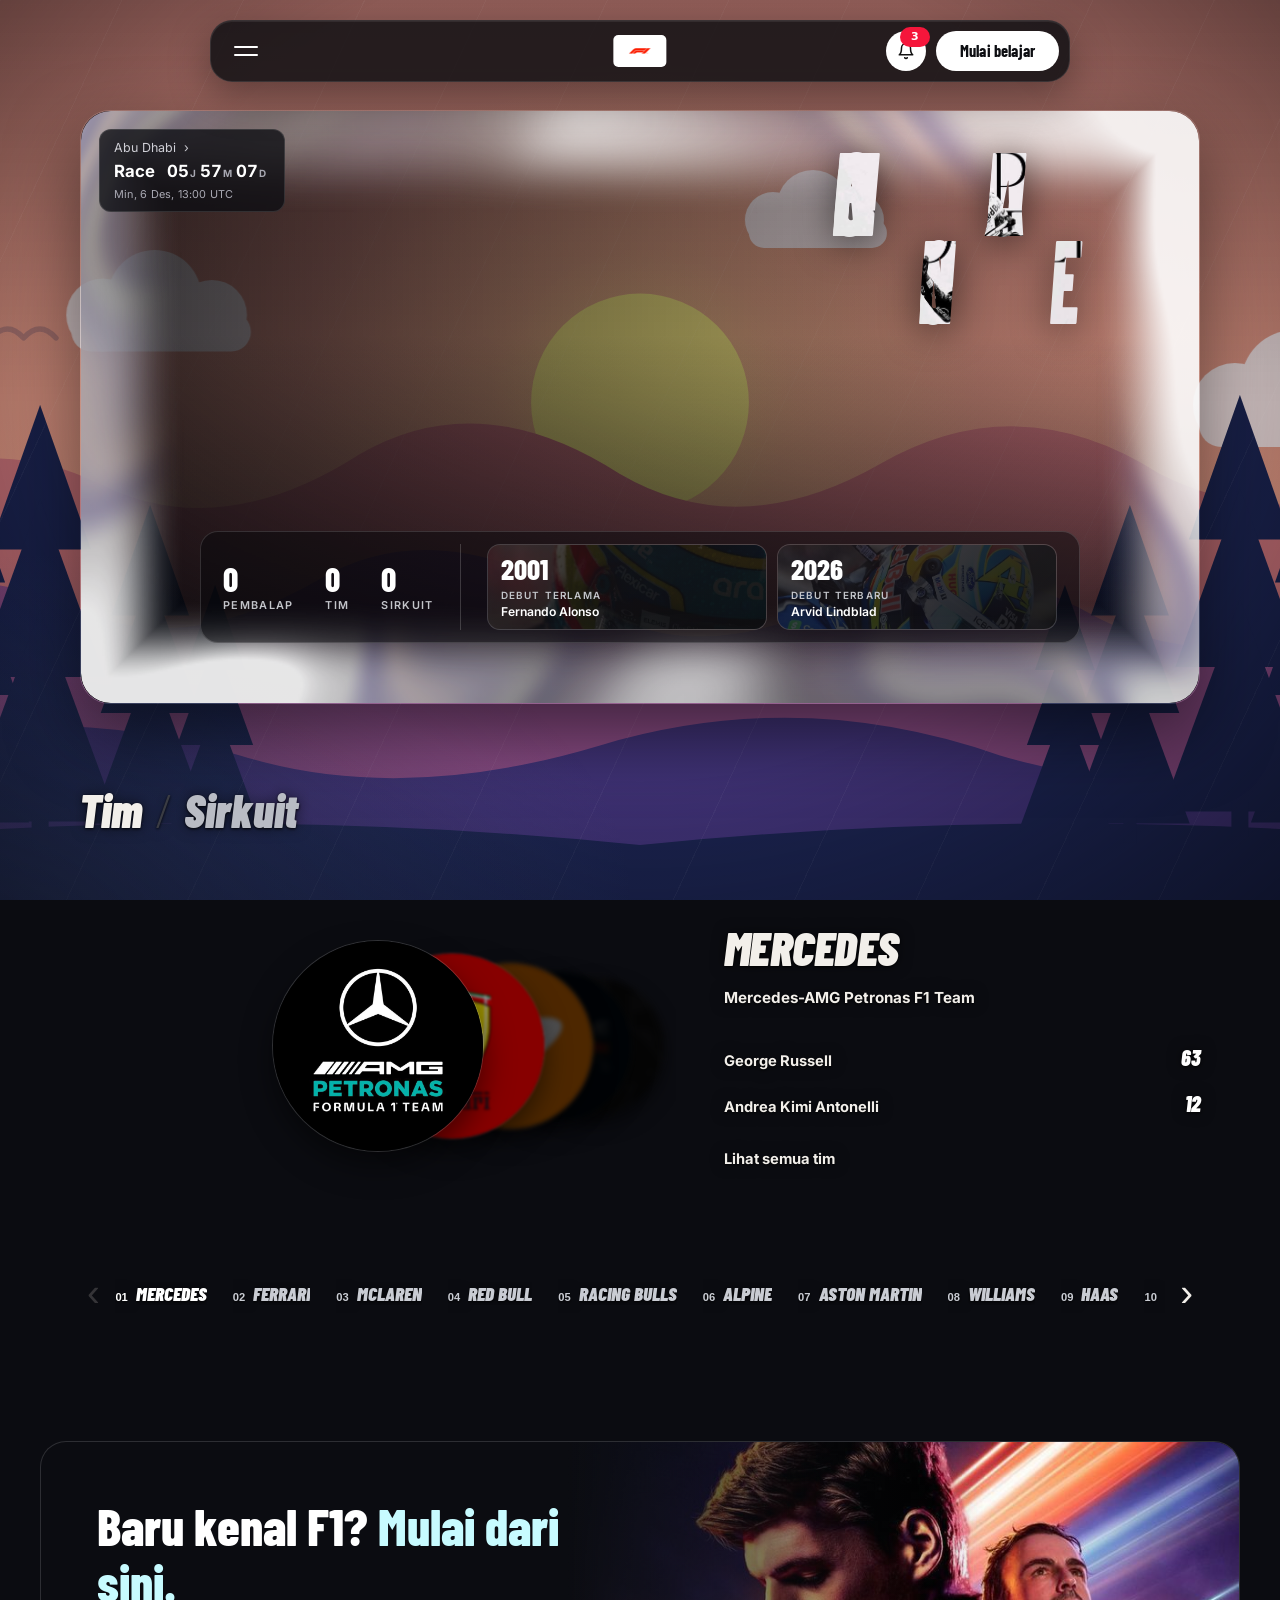
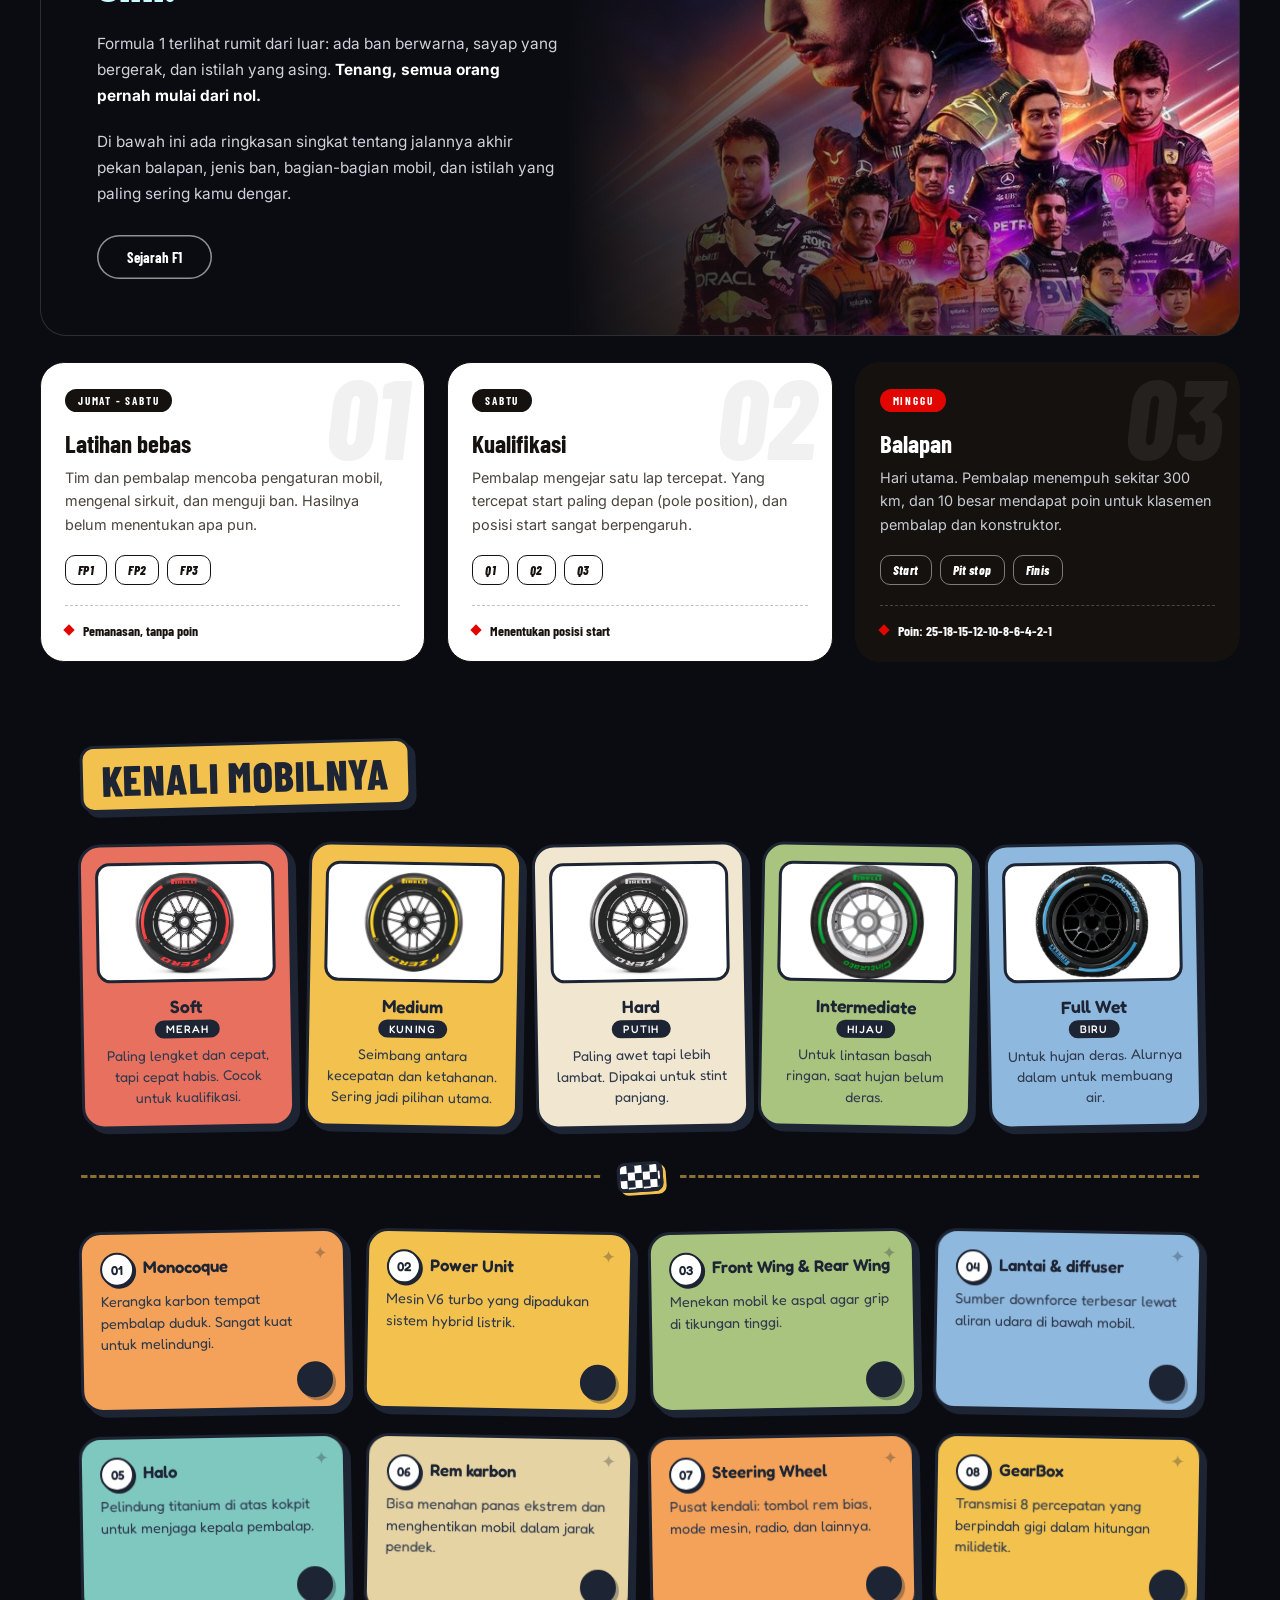
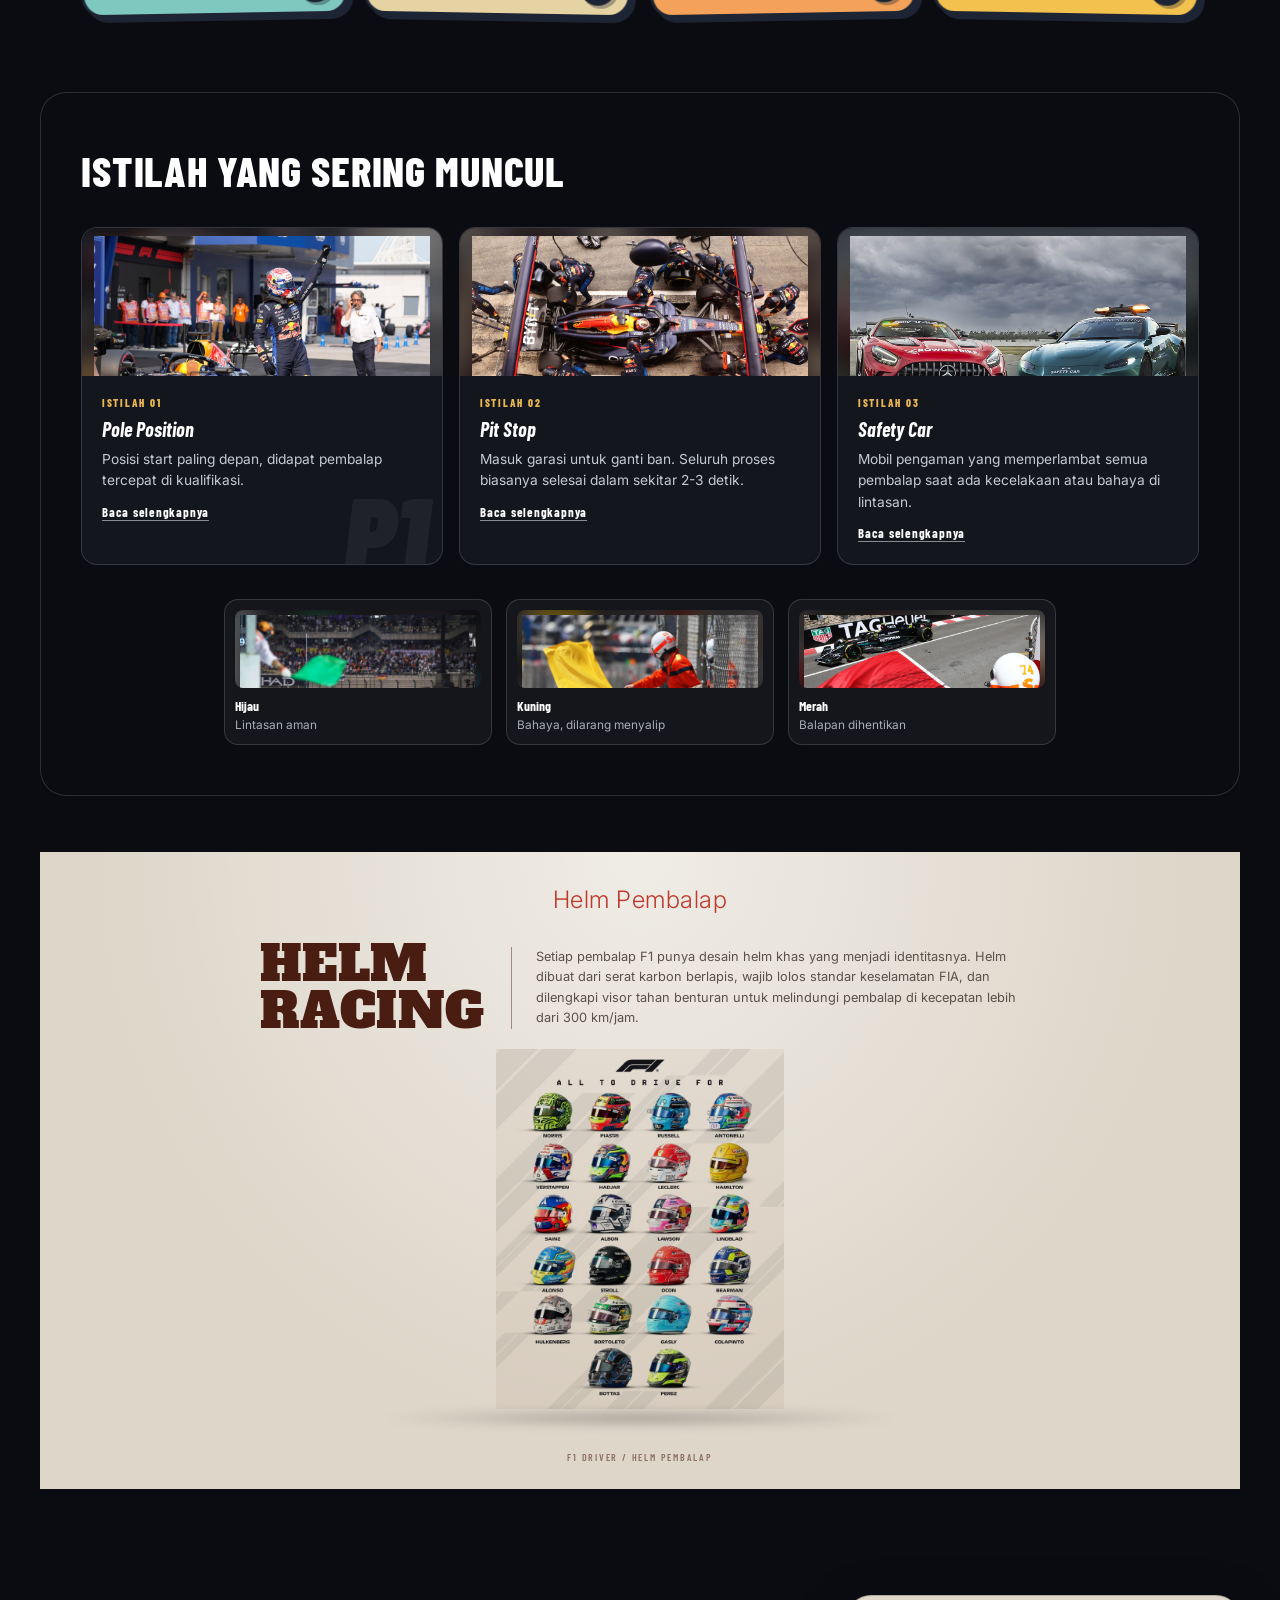
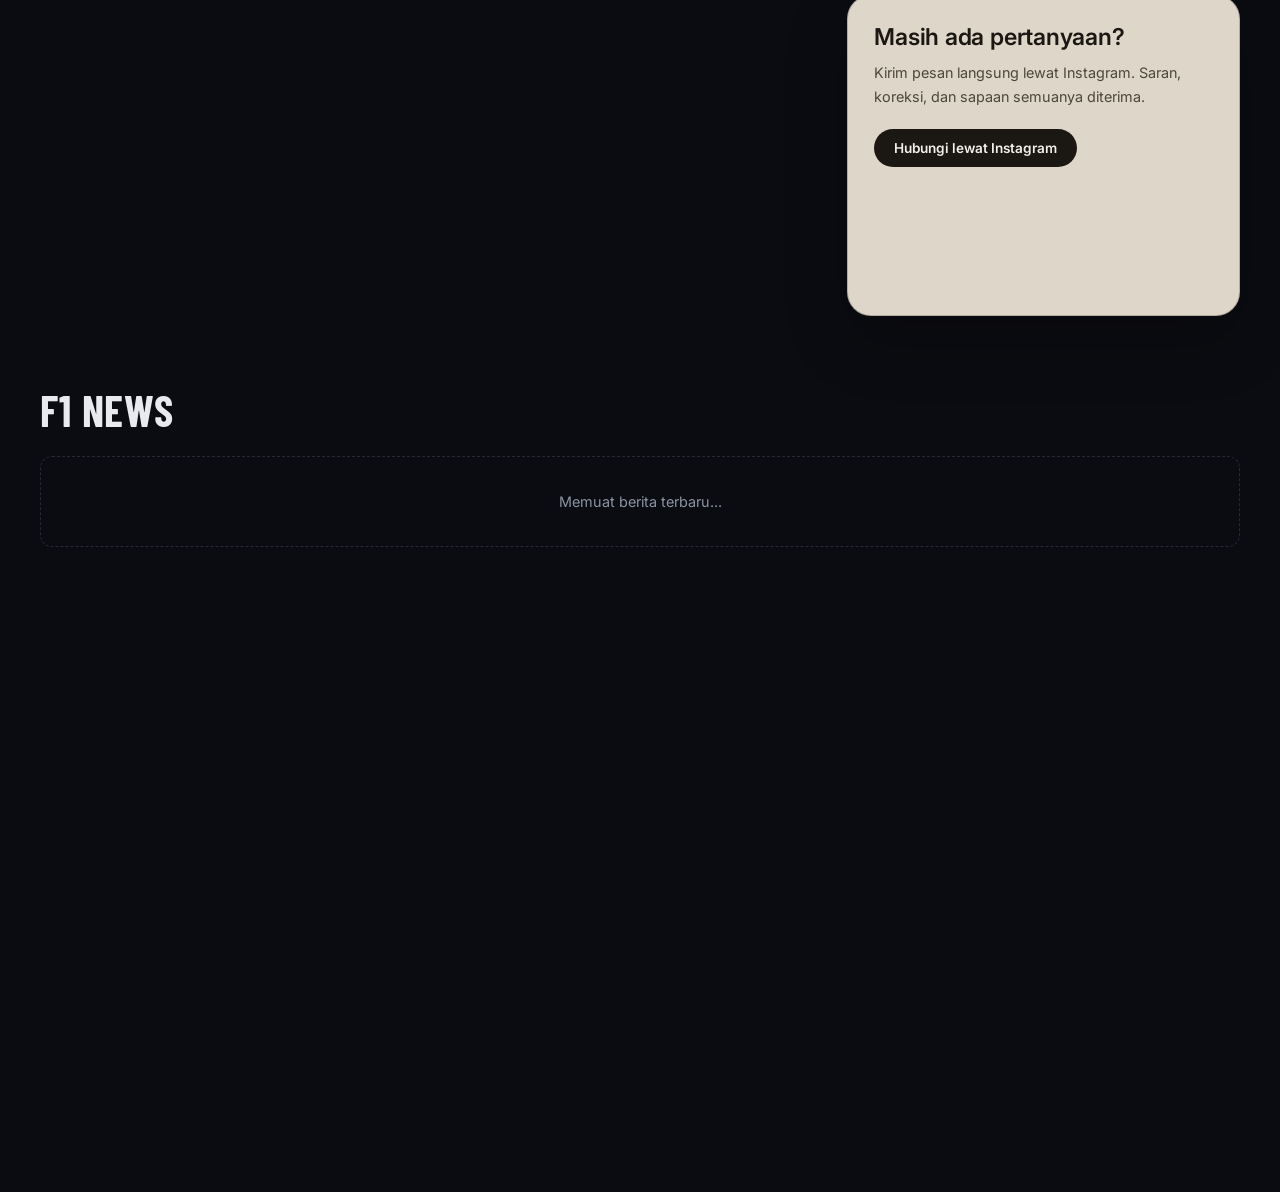
==== index.html @ dcc07316 "Perbaiki yang kurang: backend F1 beneran, gambar lokal, bersihin kode toko" ====
﻿<!DOCTYPE html>
<html lang="en">
<head>
    <meta charset="UTF-8">
    <meta name="viewport" content="width=device-width, initial-scale=1.0">
    <meta name="referrer" content="no-referrer">
    <title>F1 Driver Articles</title>
    <link rel="icon" type="image/png" href="assets/images/logo-f1.png">
    <link rel="apple-touch-icon" href="assets/images/logo-f1.png">
    <link rel="preconnect" href="https://fonts.googleapis.com">
    <link rel="preconnect" href="https://fonts.gstatic.com" crossorigin>
    <link href="https://fonts.googleapis.com/css2?family=Newsreader:ital,opsz,wght@0,6..72,400;0,6..72,500;0,6..72,600;1,6..72,400;1,6..72,500&display=swap" rel="stylesheet">
    <link href="https://fonts.googleapis.com/css2?family=Barlow+Condensed:ital,wght@0,300;0,400;0,500;0,600;0,700;0,800;1,300;1,600;1,700;1,800&family=Inter:wght@400;500;600&display=swap" rel="stylesheet">
    <link rel="stylesheet" href="css/base/style.css"> 
    <link rel="stylesheet" href="css/pages/kuis.css">
    <link rel="stylesheet" href="css/pages/scenery.css">
    <link rel="stylesheet" href="css/components/navcards.css?v=3">
    <link rel="stylesheet" href="css/components/kartu-profil.css?v=3">
    <link rel="stylesheet" href="css/components/notif.css?v=3">

    <style>
        html, body {
            margin: 0;
            padding: 0;
            width: 100%;
            min-height: 100vh;
            font-family: var(--f-body);
            color: #ffffff;
        }

        body:not(.theme-home) {
            background-color: transparent !important;
        }

        /* Latar Beranda: animasi scenery (isi ada di scenery.css + scenery.js) */
        #home-bg {
            position: fixed; inset: 0; z-index: -1; display: none; pointer-events: none;
            background: #0d0f13;
        }
        body.theme-home #home-bg { display: block; }

        #main-wrapper {
            position: relative;
            z-index: 1; /* Konten wajib di atas kanvas animasi */
            padding: 20px;
            max-width: 1200px;
            margin: 0 auto;
        }

        .page {
            display: none;
        }

        .page.active {
            display: block;
        }

        /* ===== NAVBAR ===== */
        .navbar {
            position: sticky;
            top: 10px;
            z-index: 10;
            display: flex;
            align-items: center;
            justify-content: space-between;
            gap: 20px;
            padding: 10px 24px;
            margin-bottom: 30px;
            background: rgba(255, 255, 255, 0.06);
            border: 1px solid rgba(255, 255, 255, 0.12);
            border-radius: 999px;
            backdrop-filter: blur(12px);
            -webkit-backdrop-filter: blur(12px);
        }

        .nav-logo {
            display: flex;
            align-items: center;
            justify-content: center;
            padding: 2px 8px;
            border-radius: 5px;
            background: #ffffff;
            cursor: pointer;
            white-space: nowrap;
            line-height: 0;
            transition: transform 0.18s ease;
        }

        .nav-logo img {
            display: block;
            width: auto;
            height: 28px;
            max-width: 110px;
            object-fit: contain;
        }

        .nav-logo:hover { transform: scale(1.04); }
        .nav-logo-fallback { color: #e10600; font-size: 1.2rem; font-style: italic; font-weight: 900; line-height: 1; }

        .nav-links {
            display: flex;
            gap: 24px;
            list-style: none;
            margin: 0;
            padding: 0;
        }

        .nav-links a {
            color: #cccccc;
            text-decoration: none;
            font-size: 0.95rem;
            transition: color 0.2s;
        }

        .nav-links a:hover {
            color: #ffffff;
        }

        .nav-right {
            display: flex;
            align-items: center;
            gap: 14px;
        }

        .navbar #search-input {
            padding: 8px 16px;
            width: 220px;
            border: 1px solid rgba(255, 255, 255, 0.3);
            border-radius: 25px;
            background: rgba(214, 211, 211, 0.2);
            color: #eeeeee;
            outline: none;
        }

        .navbar #search-input::placeholder {
            color: #bbbbbb;
        }

        /* ===== PROFIL DI NAVBAR ===== */
        .profile-wrapper {
            position: relative;
        }

        .profile-btn {
            width: 40px;
            height: 40px;
            padding: 0;
            border-radius: 50%;
            border: 2px solid #f0efef;
            background: #1a1a1f;
            color: #ffffff;
            font-weight: 700;
            font-size: 1rem;
            cursor: pointer;
            overflow: hidden;
            display: flex;
            align-items: center;
            justify-content: center;
        }

        .profile-btn img {
            width: 100%;
            height: 100%;
            object-fit: cover;
            object-position: center top;
            display: block;
        }

        .profile-dropdown {
            position: absolute;
            top: calc(100% + 14px);
            right: 0;
            width: 270px;
            padding: 22px 20px;
            text-align: center;
            background: rgba(18, 18, 22, 0.92);
            border: 1px solid rgba(255, 255, 255, 0.15);
            border-radius: 18px;
            backdrop-filter: blur(14px);
            -webkit-backdrop-filter: blur(14px);
            display: none;
        }

        .profile-dropdown.open {
            display: block;
        }

        .profile-avatar {
            width: 80px;
            height: 80px;
            margin: 0 auto 12px auto;
            border-radius: 50%;
            border: 2px solid #ffffff;
            background: #1a1a1f;
            overflow: hidden;
            display: flex;
            align-items: center;
            justify-content: center;
            font-size: 2rem;
            font-weight: 700;
        }

        .profile-avatar img {
            width: 100%;
            height: 100%;
            object-fit: cover;
            object-position: center top;
            display: block;
        }

        .profile-name {
            margin: 0 0 4px 0;
            font-size: 1.1rem;
        }

        .profile-role {
            margin: 0 0 12px 0;
            font-size: 0.85rem;
            color: #eeeeee;
        }

        .profile-bio {
            margin: 0 0 16px 0;
            font-size: 0.85rem;
            line-height: 1.5;
            color: #bbbbbb;
        }

        .profile-link {
            display: block;
            padding: 9px 16px;
            background: #ffffff;
            color: #000000;
            text-decoration: none;
            border-radius: 25px;
            font-weight: 600;
            font-size: 0.85rem;
        }

        .profile-link:hover {
            background: #e0e0e0;
        }

        /* ===== TOMBOL HAMBURGER (HP) ===== */
        .nav-toggle {
            display: none;
            position: relative;
            width: 38px;
            height: 38px;
            flex: 0 0 auto;
            padding: 0;
            border: 1px solid rgba(255, 255, 255, 0.28);
            border-radius: 50%;
            background: rgba(255, 255, 255, 0.06);
            cursor: pointer;
            -webkit-tap-highlight-color: transparent;
        }
        .nav-toggle span {
            position: absolute;
            left: 10px;
            width: 16px;
            height: 2px;
            border-radius: 2px;
            background: #ffffff;
            transition: transform .25s ease, opacity .2s ease, top .25s ease;
        }
        .nav-toggle span:nth-child(1) { top: 12px; }
        .nav-toggle span:nth-child(2) { top: 17px; }
        .nav-toggle span:nth-child(3) { top: 22px; }
        .nav-toggle[aria-expanded="true"] span:nth-child(1) { top: 17px; transform: rotate(45deg); }
        .nav-toggle[aria-expanded="true"] span:nth-child(2) { opacity: 0; }
        .nav-toggle[aria-expanded="true"] span:nth-child(3) { top: 17px; transform: rotate(-45deg); }
        .nav-toggle:focus-visible { outline: 2px solid #ffffff; outline-offset: 2px; }

        @media (max-width: 700px) {
            .nav-toggle { display: block; }
            /* menu jadi panel turun di bawah navbar (selector .navbar menimpa aturan di teams.css) */
            .navbar .nav-links {
                display: none;
                position: absolute;
                top: calc(100% + 8px);
                left: 0;
                right: 0;
                flex-direction: column;
                gap: 2px;
                padding: 8px;
                background: rgba(12, 13, 17, 0.96);
                border: 1px solid rgba(255, 255, 255, 0.16);
                border-radius: 18px;
                backdrop-filter: blur(14px);
                -webkit-backdrop-filter: blur(14px);
                box-shadow: 0 16px 40px rgba(0, 0, 0, 0.5);
            }
            .navbar .nav-links.open { display: flex; }
            .navbar .nav-links a {
                display: block;
                padding: 13px 16px;
                border-radius: 12px;
                font-size: 1.02rem;
            }
            .navbar .nav-links a:hover { background: rgba(255, 255, 255, 0.07); text-shadow: none; }
            .navbar .nav-links a.active { background: rgba(255, 255, 255, 0.1); color: #ffffff; }
            .navbar .nav-glow { display: none; }
            .navbar { padding: 8px 14px; gap: 10px; }
            .navbar #search-input { width: 130px; }
            .nav-right { gap: 10px; }
            .nav-logo { padding: 2px 6px; }
            .nav-logo img { height: 26px; max-width: 76px; }
        }
        @media (max-width: 400px) {
            .navbar #search-input { width: 96px; padding: 8px 12px; }
            .nav-right { gap: 8px; }
        }
        @media (prefers-reduced-motion: reduce) { .nav-toggle span { transition: none; } }

        /* Tata Letak Grid Kartu Driver & Sirkuit */
        #drivers-grid-container,
        #circuits-grid-container {
            display: grid;
            grid-template-columns: repeat(auto-fill, minmax(280px, 1fr));
            gap: 25px;
        }

        #drivers-grid-container {
            grid-template-columns: repeat(auto-fill, minmax(260px, 1fr));
            gap: 12px;
        }

        #drivers-grid-container .driver-card {
            position: relative;
            display: flex;
            align-items: stretch;
            height: 150px;
            overflow: hidden;
            isolation: isolate;
            border: 0;
            border-radius: 8px;
            background: linear-gradient(110deg, color-mix(in srgb, var(--tc) 24%, #090a0c), color-mix(in srgb, var(--tc) 92%, #111) 100%);
            color: #ffffff;
            cursor: pointer;
            transition: transform 0.3s ease;
        }

        #drivers-grid-container .driver-card::before {
            content: "";
            position: absolute;
            inset: 0;
            z-index: 1;
            background-image: radial-gradient(rgba(255, 255, 255, .24) .7px, transparent .9px);
            background-size: 6px 6px;
            opacity: .22;
            pointer-events: none;
        }

        #drivers-grid-container .driver-card:hover {
            transform: translateY(-5px);
        }

        #drivers-grid-container .driver-photo {
            position: absolute;
            top: 0;
            right: 0;
            z-index: 0;
            width: 55%;
            height: 100%;
            object-fit: cover;
            object-position: center top;
            display: block;
            -webkit-mask-image: linear-gradient(to right, transparent 0%, #000 30%);
            mask-image: linear-gradient(to right, transparent 0%, #000 30%);
        }

        #drivers-grid-container .driver-card-copy {
            position: relative;
            z-index: 2;
            display: flex;
            width: 100%;
            min-width: 0;
            flex-direction: column;
            align-items: flex-start;
            padding: 14px 18px;
        }

        #drivers-grid-container .driver-first-name {
            font-size: .78rem;
            line-height: 1;
            color: rgba(255, 255, 255, .82);
        }

        #drivers-grid-container .driver-last-name {
            max-width: 100%;
            margin: 1px 0 0;
            overflow: hidden;
            color: #fff;
            font-family: var(--f-head);
            font-size: 1.55rem;
            font-weight: 800;
            line-height: .95;
            text-overflow: ellipsis;
            white-space: nowrap;
        }

        #drivers-grid-container .driver-team-name {
            max-width: 56%;
            margin-top: 5px;
            overflow: hidden;
            color: rgba(255, 255, 255, .82);
            font-size: .68rem;
            line-height: 1.2;
            text-overflow: ellipsis;
            white-space: nowrap;
        }

        #drivers-grid-container .driver-number {
            position: absolute;
            bottom: -12px;
            right: 45%;
            color: rgba(255, 255, 255, .92);
            font-family: var(--f-head);
            font-size: 3.9rem;
            font-style: italic;
            font-weight: 800;
            line-height: 1;
        }

        #drivers-grid-container .driver-flag {
            position: absolute;
            bottom: 14px;
            left: 14px;
            z-index: 3;
            width: 24px;
            height: auto;
            border: 1px solid rgba(255, 255, 255, .5);
            border-radius: 2px;
            box-shadow: 0 1px 5px rgba(0, 0, 0, .5);
        }

        @media (max-width: 600px) {
            #drivers-grid-container { grid-template-columns: 1fr; }
        }

        /* Kartu sirkuit: tetap rapi walau foto belum ada */
        #circuits-grid-container .card-img-wrapper {
            min-height: 250px;
            background: #1a1a1f;
        }

        #circuits-grid-container .card-img-wrapper img {
            height: 250px;
            object-position: center;
        }

        .page-title {
            margin: 0 0 20px 0;
            font-family: var(--f-head);
            font-size: 1.7rem;
        }

        .card-info {
            padding: 15px;
            text-align: center;
        }

        .card-info h3 {
            margin: 0 0 5px 0;
            font-size: 1.2rem;
        }

        .card-info p {
            margin: 0;
            color: #ccc;
            font-size: 0.9rem;
        }

        /* ===== TEMA BACKGROUND PER HALAMAN ===== */
        /* Beranda & Sirkuit: animasi ferrofluid (canvas) tetap tampil */
        /* Pembalap: gelap kemerahan bergaris, tanpa canvas */
        body.theme-drivers canvas,
        body.theme-detail canvas {
            display: none;
        }

        body.theme-drivers {
            background:
                radial-gradient(circle at 15% 0%, rgba(160, 20, 20, 0.45), transparent 55%),
                repeating-linear-gradient(115deg, rgba(255,255,255,0.035) 0 2px, transparent 2px 70px),
                #0d0d10 !important;
            background-attachment: fixed !important;
        }

        /* Detail pembalap: terang dengan garis diagonal */
        body.theme-detail {
            background:
                repeating-linear-gradient(115deg, transparent 0 90px, rgba(0,0,0,0.045) 90px 170px),
                #f6f4f1 !important;
            background-attachment: fixed !important;
        }

        body.theme-detail .navbar {
            background: rgba(20, 20, 26, 0.88);
        }

        /* ===== BERANDA ===== */
        .hero {
            text-align: center;
            padding: 60px 10px 10px;
        }

        .hero h1 {
            margin: 0 0 14px 0;
            font-family: var(--f-head);
            font-size: clamp(2.12rem, 5.3vw, 3.6rem);
        }

        .hero p {
            max-width: 520px;
            margin: 0 auto 28px auto;
            color: #cccccc;
            line-height: 1.6;
        }

        .hero-btn {
            padding: 12px 30px;
            border: none;
            border-radius: 999px;
            background: #ffffff;
            color: #000000;
            font-weight: 600;
            font-size: 0.95rem;
            cursor: pointer;
        }

        .hero-btn:hover {
            background: #e0e0e0;
        }

        #home-stats {
            display: grid;
            grid-template-columns: repeat(auto-fit, minmax(200px, 1fr));
            gap: 20px;
            margin-top: 50px;
        }

        .stat-card {
            padding: 26px 20px;
            text-align: center;
            background: rgba(255, 255, 255, 0.06);
            border: 1px solid rgba(255, 255, 255, 0.12);
            border-radius: 16px;
            backdrop-filter: blur(10px);
            -webkit-backdrop-filter: blur(10px);
        }

        .stat-value {
            font-size: 2.6rem;
            font-weight: 800;
            line-height: 1;
        }

        .stat-label {
            margin-top: 10px;
            font-weight: 600;
        }

        .stat-note {
            margin-top: 4px;
            font-size: 0.85rem;
            color: #bbbbbb;
        }

        /* ===== DETAIL PEMBALAP ===== */
        .detail-topbar {
            display: flex;
            align-items: center;
            justify-content: space-between;
            gap: 20px;
            margin-bottom: 30px;
            padding-bottom: 14px;
            border-bottom: 1px solid rgba(0, 0, 0, 0.12);
            color: #1a1a1a;
        }

        .detail-back {
            color: #1a1a1a;
            font-weight: 700;
            font-size: 0.95rem;
            text-decoration: none;
        }

        .detail-tabs {
            display: flex;
            gap: 20px;
        }

        .tab-btn {
            padding: 4px 0;
            border: none;
            background: none;
            color: #777777;
            font-size: 0.95rem;
            font-family: inherit;
            cursor: pointer;
        }

        .tab-btn:hover {
            color: #1a1a1a;
        }

        .tab-btn.active {
            color: #1a1a1a;
            font-weight: 700;
            border-bottom: 2px solid #1a1a1a;
        }

        .detail-layout {
            display: flex;
            gap: 60px;
            align-items: flex-start;
            color: #1a1a1a;
        }

        .detail-photo {
            position: sticky;
            top: 100px;
            flex: 0 0 340px;
            border-radius: 6px;
            overflow: hidden;
            background: #1a1a1a;
        }

        .detail-photo #main-photo {
            display: block;
            width: 100%;
            aspect-ratio: 2 / 3;
            object-fit: cover;
            object-position: center top;
        }

        .photo-caption {
            position: absolute;
            left: 0;
            right: 0;
            bottom: 0;
            padding: 30px 12px 10px 12px;
            background: linear-gradient(transparent, rgba(0, 0, 0, 0.75));
            color: #ffffff;
            font-size: 0.85rem;
            font-weight: 700;
        }

        .detail-content {
            flex: 1;
            min-width: 0;
            max-width: 620px;
        }

        .detail-content h1 {
            margin: 0 0 24px 0;
            font-size: 2rem;
            line-height: 1.2;
        }

        .tab-panel {
            display: none;
        }

        .tab-panel.active {
            display: block;
        }

        #article-text p {
            margin: 0 0 20px 0;
            font-size: 1.05rem;
            line-height: 1.85;
        }

        #stats-grid {
            display: grid;
            grid-template-columns: repeat(auto-fill, minmax(160px, 1fr));
            gap: 16px;
        }

        .driver-stat {
            padding: 20px 16px;
            background: #ffffff;
            border: 1px solid rgba(0, 0, 0, 0.1);
            border-radius: 10px;
        }

        .driver-stat-value {
            font-size: 1.6rem;
            font-weight: 800;
        }

        .driver-stat-label {
            margin-top: 6px;
            font-size: 0.85rem;
            color: #777777;
        }

        .other-drivers {
            margin-top: 70px;
            padding-top: 24px;
            border-top: 1px solid rgba(0, 0, 0, 0.12);
            color: #1a1a1a;
        }

        .other-drivers h3 {
            margin: 0 0 16px 0;
        }

        #sidebar-list {
            display: flex;
            flex-wrap: wrap;
            gap: 12px;
        }

        .other-item {
            display: flex;
            align-items: center;
            gap: 12px;
            padding: 8px 14px 8px 8px;
            background: #ffffff;
            border: 1px solid rgba(0, 0, 0, 0.1);
            border-radius: 10px;
            cursor: pointer;
        }

        .other-item:hover {
            background: #ece9e4;
        }

        .other-item img {
            width: 44px;
            height: 44px;
            border-radius: 6px;
            object-fit: cover;
            object-position: center top;
        }

        .other-item h4 {
            margin: 0;
            font-size: 0.9rem;
        }

        .other-item p {
            margin: 2px 0 0 0;
            font-size: 0.78rem;
            color: #777777;
        }

        @media (max-width: 800px) {
            .detail-layout { flex-direction: column; gap: 30px; }
            .detail-photo { position: static; flex: none; width: 100%; max-width: 340px; }
        }

        /* ===== SIRKUIT: LIST & DETAIL ===== */
        :root {
            --f-head: 'Barlow Condensed', sans-serif;
            --f-body: 'Inter', sans-serif;
        }

        body.theme-circuits canvas,
        body.theme-circuit-detail canvas { display: none; }

        /* Latar aspal + kerb merah-putih di tepi kiri */
        body.theme-circuits {
            background:
                repeating-linear-gradient(0deg, rgba(255,255,255,0.02) 0 1px, transparent 1px 5px),
                #0d0f13 !important;
            background-attachment: fixed !important;
        }
        body.theme-circuit-detail {
            background:
                repeating-linear-gradient(90deg, rgba(255,255,255,0.035) 0 2px, transparent 2px 140px),
                #15120f !important;
            background-attachment: fixed !important;
        }
        body.theme-circuits::before,
        body.theme-circuit-detail::before {
            content: "";
            position: fixed;
            left: 0; top: 0; bottom: 0;
            width: 12px;
            z-index: 0;
            background: repeating-linear-gradient(180deg, #fffcfc 0 28px, #f2f2f2 28px 56px);
        }
        /* Garis finis kotak-kotak di bawah halaman detail */
        body.theme-circuit-detail::after {
            content: "";
            position: fixed;
            left: 12px; right: 0; bottom: 0;
            height: 14px;
            z-index: 0;
            background: conic-gradient(#f2f2f2 25%, #111 0 50%, #f2f2f2 0 75%, #111 0) 0 0 / 14px 14px;
        }
        body.theme-circuits .navbar,
        body.theme-circuit-detail .navbar { background: rgba(16, 18, 23, 0.9); }

        .cl-head { margin-bottom: 26px; }
        .cl-head .page-title { font-family: var(--f-head); font-size: 2.34rem; margin-bottom: 6px; }
        .cl-head p { margin: 0; color: #8b93a3; }

        #circuits-grid-container {
            grid-template-columns: repeat(auto-fill, minmax(250px, 1fr));
            gap: 16px;
        }

        .circuit-card {
            display: flex;
            flex-direction: column;
            gap: 12px;
            padding: 18px;
            background: rgba(20, 23, 29, 0.08);
            border: 1px solid rgba(255, 255, 255, 0.14);
            backdrop-filter: none;
            -webkit-backdrop-filter: none;
            border-radius: 6px;
            cursor: pointer;
            transition: border-color 0.2s;
        }
        .circuit-card:hover { border-color: #f7f5f5; }
        .circuit-card.baru { border-color: #7d1712; }

        .cc-badge {
            align-self: flex-start;
            padding: 3px 9px;
            border-radius: 3px;
            background: rgba(32, 38, 50, 0.45);
            color: #c3cbd8;
            font-size: 0.72rem;
        }
        .cc-badge.red { background: #3b0f0c; color: #ff9a90; }
        .cc-badge.off { background: #1a1a1a; color: #777777; }

        .circuit-card h3 {
            margin: 0;
            min-height: 2.5em;
            font-family: var(--f-head);
            font-size: 1.12rem;
            line-height: 1.25;
        }
        .cc-loc { margin: -6px 0 0 0; color: #b4bccb; font-size: 0.85rem; }

        .cc-stats {
            display: grid;
            grid-template-columns: repeat(3, 1fr);
            gap: 1px;
            background: rgba(255, 255, 255, 0.10);
            border: 1px solid rgba(255, 255, 255, 0.12);
            border-radius: 4px;
            overflow: hidden;
        }
        .cc-stats div { padding: 8px 10px; background: rgba(15, 18, 23, 0.10); }
        .cc-stats span { display: block; margin-bottom: 3px; color: #a9b2c2; font-size: 0.68rem; }
        .cc-stats b { font-family: var(--f-head); font-size: 0.95rem; white-space: nowrap; }

        .cc-link { margin-top: auto; color: #d5dbe6; font-size: 0.82rem; }
        .circuit-card:hover .cc-link { color: #ffffff; text-decoration: underline; }
        .cc-empty { grid-column: 1 / -1; color: #8b93a3; }
        .circuit-card h3, .cc-loc, .cc-stats span, .cc-stats b, .cc-link { text-shadow: 0 1px 4px rgba(0, 0, 0, 0.9); }

        /* Detail sirkuit */
        .cd-topbar { margin-bottom: 40px; padding-bottom: 14px; border-bottom: 1px solid #2a2622; }
        .cd-back { color: #ffffff; font-weight: 700; font-size: 0.95rem; text-decoration: none; }
        .cd-back:hover { text-decoration: underline; }

        .cc-img {
            display: flex;
            align-items: center;
            justify-content: center;
            height: 140px;
            background: rgba(15, 18, 23, 0.06);
            border: 1px solid rgba(255, 255, 255, 0.12);
            border-radius: 4px;
        }
        .cc-img img { max-width: 100%; max-height: 100%; object-fit: contain; display: block; }
        .circuit-card:hover .cc-img { border-color: #3a4150; }

        .cd-hero { display: flex; align-items: center; justify-content: space-between; gap: 30px; flex-wrap: wrap; }
        .cd-hero-text { flex: 1 1 320px; min-width: 0; }
        .cd-track { flex: 0 1 380px; width: 100%; max-width: 380px; height: auto; object-fit: contain; }

        .cd-gp { margin: 0 0 10px 0; color: #ff5a4f; font-weight: 700; font-size: 0.95rem; }
        .cd-hero h1 {
            margin: 0 0 10px 0;
            max-width: 14em;
            font-family: var(--f-head);
            font-size: clamp(2.2rem, 6vw, 4rem);
            line-height: 1.05;
        }
        .cd-loc { margin: 0; color: #b3aaa0; font-size: 1.05rem; }

        .cd-stats {
            display: grid;
            grid-template-columns: repeat(auto-fit, minmax(160px, 1fr));
            gap: 1px;
            margin: 36px 0 44px 0;
            background: #2e2924;
            border: 1px solid #2e2924;
            border-radius: 6px;
            overflow: hidden;
        }
        .cd-stat { padding: 20px 18px; background: #1a1612; }
        .cd-stat span { display: block; margin-bottom: 8px; color: #8f857a; font-size: 0.82rem; }
        .cd-stat b { font-family: var(--f-head); font-size: 1.7rem; }

        /* Panel baca: kaca buram gelap supaya teks tetap jelas di atas video, tanpa garis/aksen merah */
        .cd-body {
            max-width: 680px;
            margin: 0 auto;
            padding: 34px 38px 36px;
            background: rgba(20, 18, 16, 0.34);
            -webkit-backdrop-filter: blur(10px) saturate(1.1);
            backdrop-filter: blur(10px) saturate(1.1);
            border: 1px solid rgba(255, 255, 255, 0.12);
            border-radius: 14px;
            box-shadow: 0 18px 50px rgba(0, 0, 0, 0.35);
        }
        .cd-body h3 {
            display: flex; align-items: center; gap: 14px;
            margin: 0 0 22px 0;
            color: #b9b0a5;
            font-size: 0.78rem; font-weight: 600;
            letter-spacing: 0.18em; text-transform: uppercase;
        }
        .cd-body h3::after { content: ""; flex: 1; height: 1px; background: rgba(255, 255, 255, 0.14); }
        /* paragraf pembuka dibuat lebih besar sebagai "lead" */
        .cd-body #cd-desc { margin: 0; font-family: 'Newsreader', Georgia, serif; font-style: italic; color: #fbf8f3; font-size: 1.5rem; line-height: 1.5; font-weight: 500; letter-spacing: -0.01em; text-shadow: 0 1px 12px rgba(0, 0, 0, 0.55); }
        .cd-body #cd-more:not(:empty) { margin-top: 24px; padding-top: 24px; border-top: 1px solid rgba(255, 255, 255, 0.1); }
        .cd-body #cd-more p { margin: 0 0 1.2em 0; font-family: 'Newsreader', Georgia, serif; color: #ede7de; font-size: 1.2rem; line-height: 1.75; font-weight: 400; text-shadow: 0 1px 10px rgba(0, 0, 0, 0.6); }
        .cd-body #cd-more p:last-child { margin-bottom: 0; }
        @media (max-width: 600px) {
            .cd-body { padding: 24px 20px 26px; border-radius: 12px; }
            .cd-body #cd-desc { font-size: 1.28rem; }
            .cd-body #cd-more p { font-size: 1.08rem; line-height: 1.7; }
        }

        .cd-nav { display: flex; gap: 16px; flex-wrap: wrap; margin: 70px 0 40px 0; }
        .cd-nav button {
            flex: 1 1 240px;
            padding: 14px 18px;
            background: #1a1612;
            border: 1px solid #2e2924;
            border-radius: 6px;
            color: #ffffff;
            font: inherit;
            text-align: left;
            cursor: pointer;
        }
        .cd-nav button:last-child { text-align: right; }
        .cd-nav button:hover { border-color: #ffffff; }
        .cd-nav small { display: block; margin-bottom: 4px; color: #8f857a; font-size: 0.8rem; }
</style>
    <link rel="stylesheet" href="css/pages/teams.css">
    <link rel="stylesheet" href="css/pages/team-stack.css">
    <link rel="stylesheet" href="css/pages/beranda-pemula.css">
    <link rel="stylesheet" href="css/pages/faq.css">
    <link rel="stylesheet" href="css/components/depth-carousel.css">
    <link rel="stylesheet" href="css/pages/sejarah.css">
    <link rel="stylesheet" href="css/components/komponen.css">
    <link rel="stylesheet" href="css/pages/profil.css">
    <link rel="stylesheet" href="css/pages/profil-folder.css">
    <link rel="stylesheet" href="css/pages/tim-detail.css">
    <link rel="stylesheet" href="css/components/helm-footer.css">
    <link rel="stylesheet" href="css/pages/bacaan.css">
    <link rel="preconnect" href="https://fonts.googleapis.com">
    <link rel="preconnect" href="https://fonts.gstatic.com" crossorigin>
    <link rel="stylesheet" href="https://fonts.googleapis.com/css2?family=Caveat:wght@600&family=Fredoka:wght@300;400;500&display=swap">
    <link rel="stylesheet" href="css/pages/reflek.css">
    <link rel="stylesheet" href="css/components/logoloop.css">
    <link rel="stylesheet" href="css/pages/pembalap-grid.css">
    <link rel="stylesheet" href="css/components/scroll-animation.css">
<style>
#home-page .nb-terms .nb-flags{display:flex!important;flex-wrap:wrap!important;justify-content:center!important;gap:14px!important}
#home-page .nb-terms .nb-flags .nb-flag{flex:0 0 268px!important;width:268px!important;max-width:100%!important}
</style>
</head>
<body class="theme-home">

    <!-- Latar gambar Beranda -->
    <div id="home-bg" aria-hidden="true">
        <div class="sc-sky"></div>
        <svg id="sc-svg" xmlns="http://www.w3.org/2000/svg" viewBox="0 0 1600 900" preserveAspectRatio="xMidYMax slice">
            <defs>
                <radialGradient id="sc-glow">
                    <stop offset="0" style="stop-color:var(--sun)" stop-opacity=".55"/>
                    <stop offset=".45" style="stop-color:var(--sun)" stop-opacity=".18"/>
                    <stop offset="1" style="stop-color:var(--sun)" stop-opacity="0"/>
                </radialGradient>
                <symbol id="sc-pine" viewBox="0 0 100 260">
                    <polygon points="50,0 80,85 20,85"/>
                    <polygon points="50,55 88,160 12,160"/>
                    <polygon points="50,120 96,245 4,245"/>
                    <rect x="45" y="240" width="10" height="20"/>
                </symbol>
                <symbol id="sc-cloud" viewBox="0 0 200 80">
                    <circle cx="62" cy="50" r="28"/><circle cx="102" cy="36" r="36"/><circle cx="146" cy="50" r="27"/>
                    <rect x="38" y="48" width="138" height="30" rx="15"/>
                </symbol>
            </defs>

            <g id="sc-stars"></g>

            <g id="sc-sun">
                <circle r="520" fill="url(#sc-glow)"/>
                <circle r="165" style="fill:var(--sun)"/>
            </g>

            <g id="sc-clouds" style="fill:var(--cloud)">
                <use href="#sc-cloud" class="sc-cloud" data-x="140"  data-y="250" data-sp="260" width="260" height="104"/>
                <use href="#sc-cloud" class="sc-cloud" data-x="900"  data-y="170" data-sp="-180" width="200" height="80"/>
                <use href="#sc-cloud" class="sc-cloud" data-x="1250" data-y="330" data-sp="320" width="300" height="120"/>
            </g>

            <g id="sc-birds">
                <g class="sc-bird" transform="translate(0 0)"><path d="M0 0 Q9 -10 18 0 Q27 -10 36 0"/></g>
                <g class="sc-bird" transform="translate(44 -26)"><path d="M0 0 Q9 -10 18 0 Q27 -10 36 0"/></g>
                <g class="sc-bird" transform="translate(-40 -34)"><path d="M0 0 Q9 -10 18 0 Q27 -10 36 0"/></g>
                <g class="sc-bird" transform="translate(84 10)"><path d="M0 0 Q9 -10 18 0 Q27 -10 36 0"/></g>
            </g>

            <path id="sc-m1" d="M-800 500 L0 500 Q140 420 260 480 Q380 540 520 450 Q640 380 780 470 Q900 540 1040 460 Q1180 380 1320 470 Q1460 540 1600 450 L2400 450 L2400 1100 L-800 1100 Z"/>
            <path id="sc-m2" d="M-800 620 L0 620 Q100 540 240 600 Q340 650 480 570 Q600 500 760 600 Q860 660 1000 590 Q1120 530 1260 610 Q1400 680 1600 580 L2400 580 L2400 1100 L-800 1100 Z"/>
            <path id="sc-m3" d="M-800 740 L0 740 Q200 680 400 740 Q560 790 760 730 Q960 670 1160 740 Q1360 800 1600 720 L2400 720 L2400 1100 L-800 1100 Z"/>

            <g id="sc-trees">
                <path d="M-800 835 L0 835 Q400 800 800 840 Q1200 800 1600 835 L2400 835 L2400 1100 L-800 1100 Z"/>
                <g id="sc-tl">
                    <use href="#sc-pine" x="-110" y="450" width="150" height="390"/>
                    <use href="#sc-pine" x="-40"  y="400" width="170" height="442"/>
                    <use href="#sc-pine" x="90"   y="500" width="130" height="338"/>
                    <use href="#sc-pine" x="170"  y="580" width="100" height="260"/>
                </g>
                <g id="sc-tr">
                    <use href="#sc-pine" x="1560" y="450" width="150" height="390"/>
                    <use href="#sc-pine" x="1470" y="390" width="170" height="442"/>
                    <use href="#sc-pine" x="1380" y="500" width="130" height="338"/>
                    <use href="#sc-pine" x="1330" y="580" width="100" height="260"/>
                </g>
            </g>
        </svg>
    </div>

    <div id="main-wrapper">

        <!-- NAVBAR SEMUA HALAMAN (gaya CardNav): garis tiga | logo F1 | kolom cari | Mulai belajar -->
        <div class="cn-wrap" id="card-nav">
            <nav class="cn-nav" aria-label="Menu utama">
                <div class="cn-top">
                    <button type="button" class="cn-burger" aria-label="Buka menu" aria-expanded="false">
                        <span class="cn-line"></span><span class="cn-line"></span>
                    </button>
                    <div class="cn-logo-slot">
                        <div class="nav-logo cn-logo" role="link" tabindex="0" aria-label="Ke Beranda">
                            <img src="assets/images/logo-f1.png" alt="F1" onerror="this.onerror=null; this.parentElement.classList.add('nav-logo-fallback'); this.parentElement.textContent='F1';">
                        </div>
                    </div>
                    <div class="cn-right">
                        <div class="cn-search-slot"></div>
                        <button type="button" class="cn-cta">Mulai belajar</button>
                    </div>
                </div>
                <div class="cn-content" aria-hidden="true"></div>
            </nav>
        </div>

        <!-- NAVBAR LAMA (disembunyikan; masih dibaca navcards.js & file JS lain) -->
        <nav class="navbar">
            <div class="nav-logo" onclick="showPage('home-page')">
                <img src="assets/images/logo-f1.png" alt="F1" onerror="this.onerror=null; this.parentElement.classList.add('nav-logo-fallback'); this.parentElement.textContent='F1';">
            </div>
            <ul class="nav-links" id="nav-menu">
                <li><a href="#" onclick="showPage('home-page'); return false;">Beranda</a></li>
                <li><a href="#" onclick="showPage('drivers-page'); return false;">Pembalap</a></li>
                <li><a href="#" onclick="showPage('teams-page'); return false;">Tim</a></li>
                <li><a href="#" onclick="showPage('circuits-page'); return false;">Sirkuit</a></li>
                <li><a href="#" onclick="showPage('history-page'); return false;">Sejarah</a></li>
                <li><a href="#" onclick="showPage('reflek-page'); return false;">Game</a></li>
            </ul>

            <div class="nav-right">
                <input type="text" id="search-input" placeholder="Cari Pembalap" style="display:none">

                <!-- PROFIL -->
                <div class="profile-wrapper">
                    <button class="profile-btn" id="profile-btn" aria-label="Buka halaman profil" onclick="openProfilePage()">
                        <!-- Ganti profil.jpeg dengan nama file fotomu. Kalau file tidak ada, tampil huruf M -->
                        <img src="assets/images/bg/profil.jpeg" alt="Maul" onerror="this.remove(); document.getElementById('profile-btn').textContent='M';">
                    </button>

                    <div class="profile-dropdown" id="profile-dropdown">
                        <div class="profile-avatar" id="profile-avatar">
                            <img src="assets/images/bg/profil.jpeg" alt="Maul" onerror="this.remove(); document.getElementById('profile-avatar').textContent='M';">
                        </div>
                        <h3 class="profile-name">Ikbar Putra Maulana</h3>
                        <p class="profile-role">Mahasiswa Sistem Informasi</p>
                        <p class="profile-bio">
                            Mahasiswa Sistem Informasi semester 5 yang suka ngoding dan nonton F1.
                            Website ini dibuat sebagai latihan web development.
                        </p>
                        <a class="profile-link" href="https://www.instagram.com/ikbarrputra/" target="_blank" rel="noopener">Instagram</a>
                    </div>
                </div>

                <!-- TOMBOL MENU (hanya tampil di HP) -->
                <button class="nav-toggle" id="nav-toggle" type="button" aria-label="Buka menu" aria-expanded="false" aria-controls="nav-menu">
                    <span></span><span></span><span></span>
                </button>
            </div>
        </nav>

        <!-- HALAMAN 1: BERANDA (statistik) -->
        <div id="home-page" class="page active">
            <div class="hero">
                <video class="hero-bg hero-bg-video" src="assets/images/bg/formula-1.mp4" autoplay muted loop playsinline preload="auto"></video>
                <!-- Foto latar pengganti: muncul (crossfade) setelah video selesai -->
                <img class="hero-bg hero-bg-photo" src="assets/images/bg/hero-f1.jpg" alt="" referrerpolicy="no-referrer" onerror="this.onerror=null; this.src='assets/images/bg/hero-f1.jpg';">
                <div class="next-race notranslate" translate="no">
                    <div class="nr-top"><i class="nr-dot"></i><span id="nr-name">Bahrain</span><span class="nr-arrow">&rsaquo;</span></div>
                    <div class="nr-bottom"><b>Race</b><span id="nr-time">--</span></div>
                </div>
                <!-- JUDUL "FORMULA ONE": huruf berisi foto mobil; video jadi latar hero (assets/images/bg/formula-1.mp4) -->
                <div class="f1-title" role="img" aria-label="Formula One">
                    <div class="f1-title-clip">
                        <img class="f1-title-photo" src="assets/images/pin/e35822e969ef1de9a231fdeda9787d89.jpg" alt="" referrerpolicy="no-referrer" onerror="this.onerror=null; this.src='assets/images/bg/hero-f1.jpg';">
                    </div>
                    <svg class="f1-title-defs" width="0" height="0" aria-hidden="true" focusable="false">
                        <defs>
                            <clipPath id="f1-title-clip" clipPathUnits="objectBoundingBox">
                                <text transform="scale(0.0019231 0.0033333)" x="0" y="140" font-size="200" textLength="520" lengthAdjust="spacingAndGlyphs">FORMULA</text>
                                <text transform="scale(0.0019231 0.0033333)" x="148" y="290" font-size="200" textLength="222" lengthAdjust="spacingAndGlyphs">ONE</text>
                            </clipPath>
                        </defs>
                    </svg>
                </div>
                <div class="hero-start-lights" aria-hidden="true">
                    <span class="hero-start-light"></span><span class="hero-start-light"></span><span class="hero-start-light"></span><span class="hero-start-light"></span><span class="hero-start-light"></span>
                </div>
                <div class="hero-body">
                </div>
                <div class="hero-foot">
                    <div class="hero-counts" aria-label="Ringkasan data F1">
                        <div class="hero-count"><strong id="hero-driver-count">0</strong><span>Pembalap</span></div>
                        <div class="hero-count"><strong id="hero-team-count">0</strong><span>Tim</span></div>
                        <div class="hero-count"><strong id="hero-circuit-count">0</strong><span>Sirkuit</span></div>
                    </div>
                    <div id="home-stats"></div>
                </div>
            </div>


            <!-- ===== BERANDA: SHOWCASE TIM & SIRKUIT (geser) ===== -->
            <section class="fs-wrap" aria-label="Tim dan sirkuit">
                <header class="fs-head">
                    <div class="fs-tabs" role="tablist">
                        <button type="button" class="fs-tab active" data-mode="teams" role="tab">Tim</button>
                        <button type="button" class="fs-tab" data-mode="circuits" role="tab">Sirkuit</button>
                    </div>
                </header>
                <div class="fs-main">
                    <div class="fs-stage" id="fs-stage" aria-live="polite">
                        <div class="fs-depth" id="fs-depth"></div>
                    </div>
                    <div class="fs-info">
                        <h3 id="fs-title"></h3>
                        <p id="fs-desc"></p>
                        <dl class="fs-rows" id="fs-rows"></dl>
                        <a href="#" id="fs-link"></a>
                    </div>
                </div>
                <div class="fs-strip">
                    <button class="fs-arrow" type="button" data-dir="-1" aria-label="Geser ke kiri">&#8249;</button>
                    <div class="fs-track" id="fs-track"></div>
                    <button class="fs-arrow" type="button" data-dir="1" aria-label="Geser ke kanan">&#8250;</button>
                </div>
            </section>

            <!-- ===== BERANDA: PANDUAN PEMULA F1 ===== -->
            <section class="nb-wrap" id="nb-start">

                <!-- 1. Hero: teks kiri, foto kanan -->
                <div class="nb-hero">
                    <div class="nb-hero-text">
                        <h2>Baru kenal F1? <em>Mulai dari sini.</em></h2>
                        <p>Formula 1 terlihat rumit dari luar: ada ban berwarna, sayap yang bergerak, dan istilah yang asing. <b>Tenang, semua orang pernah mulai dari nol.</b></p>
                        <p>Di bawah ini ada ringkasan singkat tentang jalannya akhir pekan balapan, jenis ban, bagian-bagian mobil, dan istilah yang paling sering kamu dengar.</p>
                        <div class="nb-actions">
                            <button class="nb-btn nb-btn-ghost" onclick="showPage('history-page')">Sejarah F1</button>
                        </div>
                    </div>
                    <div class="nb-hero-photo">
                        <!-- Foto hero disimpan lokal di assets/images/bg/hero-f1.jpg -->
                        <img loading="lazy" decoding="async" src="assets/images/bg/hero-f1.jpg" alt="Pembalap F1"
                             onerror="this.onerror=null; this.src='assets/images/pin/c24805b3632cb53d0fa0b0730e721dc7.jpg';">
                    </div>
                </div>

                <!-- 2. Akhir pekan balapan -->
                <div class="nb-guide" id="nb-guide">

                    <div class="nb-steps">
                        <div class="nb-step">
                            <div class="nb-step-card">
                                <span class="ghost">01</span>
                                <span class="nb-day">JUMAT - SABTU</span>
                                <h3>Latihan bebas</h3>
                                <p>Tim dan pembalap mencoba pengaturan mobil, mengenal sirkuit, dan menguji ban. Hasilnya belum menentukan apa pun.</p>
                                <div class="nb-chips"><span>FP1</span><span>FP2</span><span>FP3</span></div>
                                <div class="nb-step-foot">Pemanasan, tanpa poin</div>
                            </div>
                        </div>
                        <div class="nb-step">
                            <div class="nb-step-card">
                                <span class="ghost">02</span>
                                <span class="nb-day">SABTU</span>
                                <h3>Kualifikasi</h3>
                                <p>Pembalap mengejar satu lap tercepat. Yang tercepat start paling depan (pole position), dan posisi start sangat berpengaruh.</p>
                                <div class="nb-chips"><span>Q1</span><span>Q2</span><span>Q3</span></div>
                                <div class="nb-step-foot">Menentukan posisi start</div>
                            </div>
                        </div>
                        <div class="nb-step main">
                            <div class="nb-step-card">
                                <span class="ghost">03</span>
                                <span class="nb-day">MINGGU</span>
                                <h3>Balapan</h3>
                                <p>Hari utama. Pembalap menempuh sekitar 300 km, dan 10 besar mendapat poin untuk klasemen pembalap dan konstruktor.</p>
                                <div class="nb-chips"><span>Start</span><span>Pit stop</span><span>Finis</span></div>
                                <div class="nb-step-foot">Poin: 25-18-15-12-10-8-6-4-2-1</div>
                            </div>
                        </div>
                    </div>
                </div>

                <!-- 3. Ban & komponen -->
                <div class="nb-tech">
                    <div class="nb-tech-head">
                        <h2 class="nb-title">Kenali mobilnya</h2>
                        <p class="nb-sub">Semua tim memakai ban dari satu pemasok, Pirelli. Warna di sisi ban menunjukkan jenisnya.</p>
                    </div>

                    <div class="nb-tyres">
                        <div class="nb-tyre soft"><img src="assets/images/pin/ee4d308078e6dd8ce7715005e9f4e252.jpg" alt="Ban Soft F1" loading="lazy"><h3>Soft</h3><small>Merah</small><p>Paling lengket dan cepat, tapi cepat habis. Cocok untuk kualifikasi.</p></div>
                        <div class="nb-tyre medium"><img src="assets/images/pin/e318ef5906efdf9e457801ad0135fe5c.jpg" alt="Ban Medium F1" loading="lazy"><h3>Medium</h3><small>Kuning</small><p>Seimbang antara kecepatan dan ketahanan. Sering jadi pilihan utama.</p></div>
                        <div class="nb-tyre hard"><img src="assets/images/pin/7b8fce74b78e80e234c932d1a63c6132.jpg" alt="Ban Hard F1" loading="lazy"><h3>Hard</h3><small>Putih</small><p>Paling awet tapi lebih lambat. Dipakai untuk stint panjang.</p></div>
                        <div class="nb-tyre inter"><img src="assets/images/pin/bfff0ffe47ac328ddb5c06a340dfb3b4.jpg" alt="Ban Intermediate F1" loading="lazy"><h3>Intermediate</h3><small>Hijau</small><p>Untuk lintasan basah ringan, saat hujan belum deras.</p></div>
                        <div class="nb-tyre wet"><img src="assets/images/pin/4ad51bad7b8eb3db212886a9310a167e.jpg" alt="Ban Full Wet F1" loading="lazy"><h3>Full Wet</h3><small>Biru</small><p>Untuk hujan deras. Alurnya dalam untuk membuang air.</p></div>
                    </div>

                    <div class="nb-divider" aria-hidden="true"><i></i><span class="nb-divider-flag"></span><i></i></div>

                    <div class="nb-parts">
                        <div class="nb-partlist">
                            <div class="nb-part"><b data-n="01">Monocoque</b><span>Kerangka karbon tempat pembalap duduk. Sangat kuat untuk melindungi.</span><button class="nb-btn nb-btn-ghost nb-part-link" type="button" onclick="openPartDetail(1)" aria-label="Lihat detail Monocoque"><img loading="lazy" decoding="async" src="assets/images/pin/1a91ee0890f33c7c50c33d1a55462783.jpg" alt="" aria-hidden="true"></button></div>
                            <div class="nb-part"><b data-n="02">Power Unit</b><span>Mesin V6 turbo yang dipadukan sistem hybrid listrik.</span><button class="nb-btn nb-btn-ghost nb-part-link" type="button" onclick="openPartDetail(2)" aria-label="Lihat detail Power Unit"><img loading="lazy" decoding="async" src="assets/images/pin/1a91ee0890f33c7c50c33d1a55462783.jpg" alt="" aria-hidden="true"></button></div>
                            <div class="nb-part"><b data-n="03">Front Wing &amp; Rear Wing</b><span>Menekan mobil ke aspal agar grip di tikungan tinggi.</span><button class="nb-btn nb-btn-ghost nb-part-link" type="button" onclick="openPartDetail(3)" aria-label="Lihat detail Sayap depan dan belakang"><img loading="lazy" decoding="async" src="assets/images/pin/1a91ee0890f33c7c50c33d1a55462783.jpg" alt="" aria-hidden="true"></button></div>
                            <div class="nb-part"><b data-n="04">Lantai &amp; diffuser</b><span>Sumber downforce terbesar lewat aliran udara di bawah mobil.</span><button class="nb-btn nb-btn-ghost nb-part-link" type="button" onclick="openPartDetail(4)" aria-label="Lihat detail Lantai dan diffuser"><img loading="lazy" decoding="async" src="assets/images/pin/1a91ee0890f33c7c50c33d1a55462783.jpg" alt="" aria-hidden="true"></button></div>
                            <div class="nb-part"><b data-n="05">Halo</b><span>Pelindung titanium di atas kokpit untuk menjaga kepala pembalap.</span><button class="nb-btn nb-btn-ghost nb-part-link" type="button" onclick="openPartDetail(5)" aria-label="Lihat detail Halo"><img loading="lazy" decoding="async" src="assets/images/pin/1a91ee0890f33c7c50c33d1a55462783.jpg" alt="" aria-hidden="true"></button></div>
                            <div class="nb-part"><b data-n="06">Rem karbon</b><span>Bisa menahan panas ekstrem dan menghentikan mobil dalam jarak pendek.</span><button class="nb-btn nb-btn-ghost nb-part-link" type="button" onclick="openPartDetail(6)" aria-label="Lihat detail Rem karbon"><img loading="lazy" decoding="async" src="assets/images/pin/1a91ee0890f33c7c50c33d1a55462783.jpg" alt="" aria-hidden="true"></button></div>
                            <div class="nb-part"><b data-n="07">Steering Wheel</b><span>Pusat kendali: tombol rem bias, mode mesin, radio, dan lainnya.</span><button class="nb-btn nb-btn-ghost nb-part-link" type="button" onclick="openPartDetail(7)" aria-label="Lihat detail Setir"><img loading="lazy" decoding="async" src="assets/images/pin/1a91ee0890f33c7c50c33d1a55462783.jpg" alt="" aria-hidden="true"></button></div>
                            <div class="nb-part"><b data-n="08">GearBox</b><span>Transmisi 8 percepatan yang berpindah gigi dalam hitungan milidetik.</span><button class="nb-btn nb-btn-ghost nb-part-link" type="button" onclick="openPartDetail(8)" aria-label="Lihat detail Girboks"><img loading="lazy" decoding="async" src="assets/images/pin/1a91ee0890f33c7c50c33d1a55462783.jpg" alt="" aria-hidden="true"></button></div>
                        </div>
                    </div>
                </div>

                <!-- 4. Istilah & bendera -->
                <div class="nb-terms">  
                    <h2 class="nb-title" style="color:#fff">Istilah yang sering muncul</h2>
                    <div class="nb-terms-grid">
                        <div class="nb-ticket nb-ticket-pole has-photo">
                            <div class="nb-ticket-media">
                                <span class="nb-ticket-backdrop" aria-hidden="true" style="background-image:url('assets/images/ext/1109.jpeg')"></span>
                                <img src="assets/images/ext/1109.jpeg" alt="Pole position Formula 1" loading="lazy" referrerpolicy="no-referrer" onerror="this.hidden=true">
                            </div>
                            <div class="nb-ticket-content"><small>Istilah 01</small><h3>Pole Position</h3><p>Posisi start paling depan, didapat pembalap tercepat di kualifikasi.</p></div>
                            <span class="nb-ticket-mark" aria-hidden="true">P1</span>
                        </div>
                        <div class="nb-ticket has-photo">
                            <div class="nb-ticket-media">
                                <span class="nb-ticket-backdrop" aria-hidden="true" style="background-image:url('assets/images/ext/GettyImages-2158303675.jpg')"></span>
                                <img src="assets/images/ext/GettyImages-2158303675.jpg" alt="Pit stop mobil Formula 1" loading="lazy" onerror="this.hidden=true">
                            </div>
                            <div class="nb-ticket-content"><small>Istilah 02</small><h3>Pit Stop</h3><p>Masuk garasi untuk ganti ban. Seluruh proses biasanya selesai dalam sekitar 2-3 detik.</p></div>
                        </div>
                        <div class="nb-ticket has-photo">
                            <div class="nb-ticket-media">
                                <span class="nb-ticket-backdrop" aria-hidden="true" style="background-image:url('assets/images/ext/safety-cars.jpg')"></span>
                                <img src="assets/images/ext/safety-cars.jpg" alt="Safety Car Formula 1" loading="lazy" onerror="this.hidden=true">
                            </div>
                            <div class="nb-ticket-content"><small>Istilah 03</small><h3>Safety Car</h3><p>Mobil pengaman yang memperlambat semua pembalap saat ada kecelakaan atau bahaya di lintasan.</p></div>
                        </div>
                    </div>

                    <div class="nb-flags">
                        <div class="nb-flag">
                            <div class="nb-flag-photo"><span class="nb-flag-backdrop" aria-hidden="true" style="background-image:url('assets/images/ext/Green-Flag-F1.jpg')"></span><img src="assets/images/ext/Green-Flag-F1.jpg" alt="Bendera hijau F1" loading="lazy" onerror="this.hidden=true"></div>
                            <b>Hijau</b><span>Lintasan aman</span>
                        </div>
                        <div class="nb-flag">
                            <div class="nb-flag-photo"><span class="nb-flag-backdrop" aria-hidden="true" style="background-image:url('assets/images/ext/Formula-1-Yellow-flag.jpg')"></span><img src="assets/images/ext/Formula-1-Yellow-flag.jpg" alt="Bendera kuning F1" loading="lazy" onerror="this.hidden=true"></div>
                            <b>Kuning</b><span>Bahaya, dilarang menyalip</span>
                        </div>
                        <div class="nb-flag">
                            <div class="nb-flag-photo"><span class="nb-flag-backdrop" aria-hidden="true" style="background-image:url('assets/images/ext/collage-maker-26-jun-2023-02-04-pm-7713.jpg')"></span><img src="assets/images/ext/collage-maker-26-jun-2023-02-04-pm-7713.jpg" alt="Bendera merah F1" loading="lazy" onerror="this.hidden=true"></div>
                            <b>Merah</b><span>Balapan dihentikan</span>
                        </div>
                    </div>
                </div>

            </section>

            <!-- BAGIAN HELM (paling bawah halaman Beranda) -->
        <section class="helm-footer" aria-label="Koleksi helm pembalap">
            <p class="hf-kicker">Helm Pembalap</p>
            <div class="hf-intro">
                <h2 class="hf-title">Helm<br>Racing</h2>
                <p class="hf-desc">Setiap pembalap F1 punya desain helm khas yang menjadi identitasnya. Helm dibuat dari serat karbon berlapis, wajib lolos standar keselamatan FIA, dan dilengkapi visor tahan benturan untuk melindungi pembalap di kecepatan lebih dari 300 km/jam.</p>
            </div>
            <figure class="hf-stage" style="margin-bottom:0">
                <img src="assets/images/pin/cf40a6f8d35a6450d7db8e8e33e9323b.jpg" alt="Helm pembalap" loading="lazy" onerror="this.closest('.helm-footer').classList.add('is-empty')">
            </figure>
            <p class="hf-credit">F1 Driver / Helm Pembalap</p>
        </section>


        <!-- FAQ (hanya di Beranda, tepat di atas "Terima kasih") -->
        <section class="faq9" aria-label="Pertanyaan yang sering muncul">
            <header class="faq9-head">
                <span class="faq9-kicker">FAQ</span>
            </header>
            <div class="faq9-layout">
                <div class="faq9-grid">
                    <details class="faq9-item" name="faq9">
                        <summary>Website ini dibuat untuk apa?<span class="faq9-plus" aria-hidden="true"></span></summary>
                        <div class="faq9-body"><p>Untuk senang-senang dan sebagai portofolio, supaya siapa saja bisa mengenal Formula 1 dengan santai. Website ini tidak untuk tujuan komersial.</p></div>
                    </details>
                    <details class="faq9-item" name="faq9">
                        <summary>Apakah ini website resmi F1?<span class="faq9-plus" aria-hidden="true"></span></summary>
                        <div class="faq9-body"><p>Bukan. Website ini tidak resmi dan tidak berafiliasi dengan Formula 1, FIA, tim, atau pembalap. Untuk informasi resmi, kunjungi situs resmi Formula 1.</p></div>
                    </details>
                    <details class="faq9-item" name="faq9">
                        <summary>Foto dan logo berasal dari mana?<span class="faq9-plus" aria-hidden="true"></span></summary>
                        <div class="faq9-body"><p>Foto, nama, dan logo adalah milik pemegang haknya masing-masing. Kalau kamu pemilik materi dan ingin kredit ditambahkan atau materi dihapus, hubungi lewat Instagram.</p></div>
                    </details>
                    <details class="faq9-item" name="faq9">
                        <summary>Ada data yang salah, bagaimana melaporkannya?<span class="faq9-plus" aria-hidden="true"></span></summary>
                        <div class="faq9-body"><p>Kirim pesan lewat Instagram dan sebutkan halaman serta bagian yang keliru. Koreksi akan diperbarui sesempatnya.</p></div>
                    </details>
                    <details class="faq9-item" name="faq9">
                        <summary>Kenapa animasi latar Beranda kadang lambat?<span class="faq9-plus" aria-hidden="true"></span></summary>
                        <div class="faq9-body"><p>Animasi latar Beranda memuat pustaka 3D dari internet. Kalau koneksi lambat, coba muat ulang halaman setelah koneksi lebih stabil.</p></div>
                    </details>
                    <details class="faq9-item" name="faq9">
                        <summary>Boleh tanya cara membuat website ini?<span class="faq9-plus" aria-hidden="true"></span></summary>
                        <div class="faq9-body"><p>Boleh. Website ini dibuat dengan HTML, CSS, dan JavaScript sebagai ruang belajar. Tanyakan lewat Instagram di halaman profil.</p></div>
                    </details>
                </div>
                <aside class="faq9-panel" aria-label="Hubungi pembuat website">
                    <h3>Masih ada pertanyaan?</h3>
                    <p>Kirim pesan langsung lewat Instagram. Saran, koreksi, dan sapaan semuanya diterima.</p>
                    <a class="faq9-cta" href="https://www.instagram.com/ikbarrputra/" target="_blank" rel="noopener">Hubungi lewat Instagram</a>
                    <div class="faq9-stats">
                        <div><b>&lt; 24 jam</b><span>Perkiraan waktu balasan</span></div>
                        <div><b>100%</b><span>Pesan dibaca langsung oleh pembuat</span></div>
                    </div>
                </aside>
            </div>
        </section>

        <!-- CREDIT (hanya di Beranda) -->
        <footer class="site-credit" aria-label="Credit website">
            <p class="sc-hello">Terima kasih sudah mampir!</p>
            <p class="sc-main">Website ini dibuat untuk senang-senang dan sebagai portofolio, supaya siapa saja bisa mengenal Formula 1 dengan santai. Bukan untuk tujuan komersial.</p>
            <p class="sc-sign">&copy; 2026 &middot; dibuat oleh Ikbar Putra Maulana</p>
            <p class="sc-fine">Tidak resmi dan tidak berafiliasi dengan Formula 1, FIA, tim, atau pembalap. Foto, nama, dan logo milik pemegang haknya masing-masing. Untuk kredit atau penghapusan materi, hubungi lewat Instagram di halaman profil.</p>
        </footer>

        <!-- LOGO LOOP (di bawah credit, hanya di Beranda) -->
        <section class="ll-section" aria-label="Teknologi yang dipakai">
            <div class="logoloop" data-logoloop data-speed="80" data-direction="left" data-hover-speed="0" role="region" aria-label="Teknologi yang dipakai">
                <div class="logoloop__track">
                    <ul class="logoloop__list" role="list">
                        <li class="logoloop__item" role="listitem">
                            <span class="logoloop__node">
                                <svg viewBox="0 0 48 48" fill="none" aria-hidden="true">
                                    <path d="M7 4h34l-3.1 34.5L24 44l-13.9-5.5z" stroke="currentColor" stroke-width="3" stroke-linejoin="round"/>
                                    <text x="24" y="32" text-anchor="middle" font-family="Barlow Condensed, sans-serif" font-size="24" font-weight="800" fill="currentColor">5</text>
                                </svg>
                                <span class="logoloop__label">HTML</span>
                            </span>
                        </li>
                        <li class="logoloop__item" role="listitem">
                            <span class="logoloop__node">
                                <svg viewBox="0 0 48 48" fill="none" aria-hidden="true">
                                    <path d="M7 4h34l-3.1 34.5L24 44l-13.9-5.5z" stroke="currentColor" stroke-width="3" stroke-linejoin="round"/>
                                    <text x="24" y="32" text-anchor="middle" font-family="Barlow Condensed, sans-serif" font-size="24" font-weight="800" fill="currentColor">3</text>
                                </svg>
                                <span class="logoloop__label">CSS</span>
                            </span>
                        </li>
                        <li class="logoloop__item" role="listitem">
                            <span class="logoloop__node">
                                <svg viewBox="0 0 48 48" fill="none" aria-hidden="true">
                                    <rect x="5" y="5" width="38" height="38" rx="4" stroke="currentColor" stroke-width="3"/>
                                    <text x="24" y="33" text-anchor="middle" font-family="Barlow Condensed, sans-serif" font-size="20" font-weight="800" fill="currentColor">JS</text>
                                </svg>
                                <span class="logoloop__label">JavaScript</span>
                            </span>
                        </li>
                    </ul>
                </div>
            </div>
        </section>
        </div>

        <!-- HALAMAN: SEJARAH F1 (diisi otomatis oleh sejarah.js) -->
        <div id="history-page" class="page"></div>

        <!-- HALAMAN: REFLEK START (diisi otomatis oleh reflek.js) -->
        <div id="reflek-page" class="page"></div>

        <!-- HALAMAN: DETAIL KOMPONEN (diisi otomatis oleh komponen.js) -->
        <div id="part-detail-page" class="page"></div>

        <!-- HALAMAN: PROFIL PEMILIK (diisi otomatis oleh profil.js) -->
        <div id="profile-page" class="page"></div>

        <div id="team-detail-page" class="page"></div>

        <!-- HALAMAN 2: DAFTAR PEMBALAP -->
        <div id="drivers-page" class="page">
            <div id="drivers-grid-container"></div>
        </div>

        <!-- HALAMAN 3: DETAIL PEMBALAP -->
        <div id="detail-page" class="page">
            <div class="detail-topbar">
                <a href="#" class="detail-back" onclick="showPage('drivers-page'); return false;">Back</a>
                <div class="detail-tabs">
                    <button class="tab-btn" data-tab="stats">Statistik</button>
                    <button class="tab-btn active" data-tab="bio">Biografi</button>
                </div>
            </div>

            <div class="detail-layout">
                <div class="detail-photo">
                    <img id="main-photo" src="" alt="">
                    <span id="photo-caption" class="photo-caption"></span>
                </div>
                <div class="detail-content">
                    <h1 id="article-title"></h1>
                    <div id="tab-bio" class="tab-panel active">
                        <div id="article-text"></div>
                    </div>
                    <div id="tab-stats" class="tab-panel">
                        <div id="stats-grid"></div>
                    </div>
                </div>
            </div>

            <div class="other-drivers">
                <h3>Pembalap lainnya</h3>
                <div id="sidebar-list"></div>
            </div>
        </div>

        <!-- HALAMAN: DAFTAR TIM -->
        <div id="teams-page" class="page">
            <div class="tm-head">
                <div>
                    <h2 class="page-title">Tim di 2026</h2>
                </div>
                <span class="tm-count" id="tm-count"></span>
            </div>
            <div id="teams-grid"></div>
        </div>

        <!-- HALAMAN 4: DAFTAR SIRKUIT -->
        <div id="circuits-page" class="page">
            <div class="cl-head">
                <h2 class="page-title">Sirkuit F1</h2>
            </div>
            <div id="circuits-grid-container"></div>
        </div>

        <!-- HALAMAN 5: DETAIL SIRKUIT -->
        <div id="circuit-detail-page" class="page">
            <div class="cd-topbar">
                <a href="#" class="cd-back" onclick="showPage('circuits-page'); return false;">Back</a>
            </div>
            <header class="cd-hero">
                <div class="cd-hero-text">
                    <p class="cd-gp" id="cd-gp"></p>
                    <h1 id="cd-name"></h1>
                    <p class="cd-loc" id="cd-loc"></p>
                </div>
                <img id="cd-img" class="cd-track" src="" alt="">
            </header>
            <div class="cd-stats" id="cd-stats"></div>
            <div class="cd-body">
                <h3>Tentang sirkuit</h3>
                <p id="cd-desc"></p>
                <div id="cd-more"></div>
            </div>
            <div class="cd-nav" id="cd-nav"></div>
        </div>
    </div>

    <script src="js/components/depth-carousel.js"></script>
    <script src="js/utils/script.js"></script>
    <script src="js/pages/balapan.js"></script>
    <script src="js/pages/klasemen.js"></script>
    <script src="js/pages/hasil.js"></script>
    <script src="js/pages/schedule.js"></script>
    <script src="js/pages/team-stack.js"></script>
    <script src="js/pages/teams.js"></script>
    <script src="js/pages/pembalap.js"></script>
    <script src="js/pages/pembalap-grid.js"></script>
    <script src="js/pages/sejarah.js"></script>
    <script src="js/pages/sejarah-video.js"></script>
    <script src="js/components/news-feed.js"></script>
    <script src="js/components/komponen.js"></script>
    <script src="js/pages/bacaan.js"></script>
    <script src="js/pages/profil.js"></script>
    <script src="js/pages/tim-detail.js"></script>
    <script src="js/pages/reflek.js"></script>
    <script src="js/pages/sirkuit-video.js"></script>
    <script src="js/components/ban-popup.js"></script>
    <script src="js/pages/kuis.js"></script>
    <script src="js/pages/scenery.js"></script>
    <script src="js/components/navcards.js?v=3"></script>
    <script src="js/components/notif.js?v=3"></script>
    <script src="js/components/logoloop.js"></script>
    <script src="js/components/liquid-hero.js"></script>
    <script src="js/utils/scroll-animation.js"></script>



    <!-- ferrofluid-bg.js tidak dimuat lagi: canvasnya selalu disembunyikan CSS tapi tetap menghabiskan GPU -->

    <script>
        // Menu hamburger di HP: buka/tutup, tutup saat memilih menu, klik di luar, atau tekan Esc
        (function () {
            const toggle = document.getElementById('nav-toggle');
            const menu = document.getElementById('nav-menu');
            if (!toggle || !menu) return;

            function setOpen(open) {
                menu.classList.toggle('open', open);
                toggle.setAttribute('aria-expanded', String(open));
                toggle.setAttribute('aria-label', open ? 'Tutup menu' : 'Buka menu');
            }
            toggle.addEventListener('click', e => {
                e.stopPropagation();
                setOpen(!menu.classList.contains('open'));
            });
            menu.addEventListener('click', e => { if (e.target.closest('a')) setOpen(false); });
            document.addEventListener('click', e => {
                if (!e.target.closest('.navbar')) setOpen(false);
            });
            document.addEventListener('keydown', e => { if (e.key === 'Escape') setOpen(false); });
            window.matchMedia('(min-width: 701px)').addEventListener('change', e => { if (e.matches) setOpen(false); });
        })();
    </script>

    <script>
        // Potong bagian akhir video (tulisan @bela.films) tanpa mengubah file video:
        // video diulang dari awal sebelum bagian itu muncul.
        // Atur di sini (satuan detik):
        //   CUT_END   = berapa detik dari AKHIR video yang dibuang (naikkan kalau tulisan masih sempat muncul)
        //   CUT_START = berapa detik dari AWAL video yang dibuang (0 = tidak ada)
        (function () {
            const CUT_END = 3;
            const CUT_START = 0;
            const video = document.querySelector('.hero-bg-video');
            if (!video) return;
            video.removeAttribute('loop');            // pengulangan diatur manual di bawah
            let limit = Infinity;
            function setLimit() { if (isFinite(video.duration)) limit = video.duration - CUT_END; }
            video.addEventListener('loadedmetadata', function () {
                setLimit();
                if (CUT_START > 0) video.currentTime = CUT_START;
            });
            if (video.readyState >= 1) setLimit();
            function check() {
                if (video.currentTime >= limit || video.ended) {
                    video.currentTime = CUT_START;
                    if (video.paused) video.play().catch(function () {});
                }
                requestAnimationFrame(check);
            }
            requestAnimationFrame(check);
        })();
    </script>

    <script>
        // Suara video judul "Formula One": volume kecil, hanya satu putaran lalu senyap lagi.
        // Browser memblokir autoplay bersuara, jadi video mulai senyap,
        // lalu suara menyala setelah klik/sentuh/tombol pertama.
        // Suara otomatis mati kalau pindah dari Beranda atau tab disembunyikan.
        (function () {
            const video = document.querySelector('.hero-bg-video');
            const homePage = document.getElementById('home-page');
            if (!video || !homePage) return;

            const VOLUME = 0.12;   // 0 = senyap, 1 = penuh. Ubah angka ini kalau mau lebih keras/pelan.
            let unlocked = false;
            let finished = false;   // true setelah satu putaran penuh bersuara selesai
            let lastTime = 0;
            let inView = true;      // apakah judul video sedang terlihat di layar

            video.volume = VOLUME;

            function shouldPlaySound() {
                return unlocked && !finished && !document.hidden && homePage.classList.contains('active');
            }
            // Video hanya diputar saat benar-benar terlihat (Beranda aktif, tab terbuka, judul masuk layar).
            // Video yang dipotong bentuk huruf itu berat dirender, jadi tidak boleh jalan di belakang layar.
            function shouldRun() {
                return inView && !document.hidden && homePage.classList.contains('active');
            }
            function sync() {
                video.volume = VOLUME;
                video.muted = !shouldPlaySound();
                if (shouldRun()) {
                    if (video.paused) video.play().catch(() => {});
                } else if (!video.paused) {
                    video.pause();
                }
            }
            // Deteksi video mengulang dari awal (loop). Kalau saat itu suara sedang menyala,
            // berarti satu putaran bersuara sudah selesai -> senyap seterusnya.
            video.addEventListener('timeupdate', () => {
                if (video.currentTime < lastTime - 0.5 && !video.muted) {
                    finished = true;
                    video.muted = true;
                }
                lastTime = video.currentTime;
            });
            function unlock() {
                if (!unlocked) {
                    unlocked = true;
                    video.currentTime = 0;   // mulai dari awal supaya suaranya terdengar satu putaran penuh
                    lastTime = 0;
                }
                sync();
                // kalau browser menolak, kembali senyap supaya video tetap jalan
                if (video.paused) video.muted = true;
                ['pointerdown', 'touchstart', 'keydown', 'click'].forEach(ev =>
                    window.removeEventListener(ev, unlock, true));
            }
            ['pointerdown', 'touchstart', 'keydown', 'click'].forEach(ev =>
                window.addEventListener(ev, unlock, { capture: true, passive: true }));

            // Coba langsung bersuara tanpa menunggu klik (hanya berhasil kalau browser mengizinkan,
            // mis. situs diizinkan memutar suara). Kalau ditolak, tetap senyap sampai klik pertama.
            function tryAutoSound() {
                if (finished) return;
                video.volume = VOLUME;
                video.muted = false;
                const fallback = () => {
                    if (!unlocked) { video.muted = true; video.play().catch(() => {}); }
                };
                const p = video.play();
                if (p && p.then) {
                    p.then(() => {
                        setTimeout(() => {
                            if (video.paused) fallback();
                            else { unlocked = true; sync(); }
                        }, 250);
                    }).catch(fallback);
                }
            }
            tryAutoSound();

            document.addEventListener('visibilitychange', sync);
            new MutationObserver(sync).observe(homePage, { attributes: true, attributeFilter: ['class'] });

            if (window.IntersectionObserver) {
                new IntersectionObserver(function (entries) {
                    inView = entries[0].isIntersecting;
                    sync();
                }).observe(video);
            }
        })();
    </script>

    <script>
        // Potong video latar: video berputar hanya dari VIDEO_START sampai VIDEO_END (dalam detik),
        // jadi bagian akhir (tulisan @BELA.FILMS) tidak pernah tampil.
        // Isi VIDEO_END dengan detik SEBELUM tulisan itu muncul (mis. 41.5). null = tidak dipotong.
        (function () {
            const VIDEO_START = 0;
            const VIDEO_END = null;

            const video = document.querySelector('.hero-bg-video');
            if (!video || VIDEO_END === null) return;

            function wrap() {
                if (video.currentTime >= VIDEO_END || video.currentTime < VIDEO_START) {
                    video.currentTime = VIDEO_START;
                    if (video.paused) video.play().catch(() => {});
                }
            }
            video.addEventListener('timeupdate', wrap);
            video.addEventListener('ended', wrap);
            video.addEventListener('loadedmetadata', () => { if (VIDEO_START) video.currentTime = VIDEO_START; });
            if (video.requestVideoFrameCallback) {
                const tick = () => { wrap(); video.requestVideoFrameCallback(tick); };
                video.requestVideoFrameCallback(tick);
            }
        })();
    </script>


    <script>
        // Setelah video latar selesai (sebelum bagian yang dipotong), latar video memudar menjadi foto
        // (Max, Lewis, dll). Terjadi sekali.
        (function () {
            const CUT_END = 3;   // samakan dengan CUT_END di skrip pemotong video di atas
            const video = document.querySelector('.hero-bg-video');
            const photo = document.querySelector('.hero-bg-photo');
            if (!video || !photo) return;

            let done = false;
            function swap() {
                if (done) return;
                done = true;
                photo.classList.add('is-on');
                                setTimeout(function () {   // setelah fade selesai, hentikan video supaya tidak berat
                    video.pause();
                    video.removeAttribute('src');
                    video.load();
                }, 1400);
            }
            video.addEventListener('timeupdate', function () {
                if (isFinite(video.duration) && video.currentTime >= video.duration - CUT_END - 0.35) swap();
            });
            video.addEventListener('ended', swap);
        })();
    </script>
</body>
</html>
---- css/base/style.css ----
/* =========================================================
   BACKGROUND BERANDA F1 (dibuat dengan CSS, tanpa file gambar)
   - Semua ukuran pakai persen / vw, jadi otomatis menyesuaikan HP, tablet, dan desktop
   - Ubah suasana lewat 4 variabel di bawah
   ========================================================= */
body.theme-home {
    --bg-base: #0b0c11;                    /* dasar: hitam kebiruan */
    --bg-warm: transparent;                /* cahaya hangat dimatikan (sebelumnya merah bata) */
    --bg-cool: rgba(72, 92, 128, .26);     /* cahaya dingin (biru baja) */
    --bg-line: rgba(255, 255, 255, .035);   /* garis lintasan tipis */
    background: var(--bg-base) !important;
    background-attachment: scroll !important;
}

/* Matikan animasi ferrofluid hanya di halaman Beranda */
body.theme-home canvas:not(.hyperspeed-canvas):not(.hero-liquid-edge) {
    display: none !important;
}

/* Latar Hyperspeed (hanya tampil di Beranda) */
#lights {
    position: fixed;
    inset: 0;
    z-index: 0;
    pointer-events: none;
    display: none;
}
body.theme-home #lights { display: block; }
#lights canvas { display: block; width: 100%; height: 100%; }

/* Blur kaca (backdrop-filter) dihitung ulang tiap frame di atas animasi -> berat di laptop.
   Dimatikan di Beranda; warna latar navbar/kartu dibuat sedikit lebih pekat sebagai gantinya. */
body.theme-home *,
body.theme-home *::before,
body.theme-home *::after {
    backdrop-filter: none !important;
    -webkit-backdrop-filter: none !important;
}
body.theme-home .navbar { background: rgba(18, 20, 28, .78) !important; }

/* Pastikan seluruh isi website berada di atas background */
body.theme-home #main-wrapper {
    position: relative;
    z-index: 2;
}

/* Lapisan background (fixed supaya ringan di HP dan tidak ikut melar saat halaman panjang) */
body.theme-home::before {
    content: "";
    position: fixed;
    inset: 0;
    z-index: 1;
    pointer-events: none;
    background:
        /* vinyet: tepi layar sedikit lebih gelap */
        radial-gradient(ellipse at 50% 40%, transparent 55%, rgba(0, 0, 0, .45) 100%),
        /* cahaya hangat kanan atas */
        radial-gradient(ellipse 70% 55% at 88% 0%, var(--bg-warm), transparent 70%),
        /* cahaya dingin kiri bawah */
        radial-gradient(ellipse 65% 55% at 4% 100%, var(--bg-cool), transparent 70%),
        /* garis miring sangat tipis, kesan kecepatan */
        repeating-linear-gradient(115deg, var(--bg-line) 0 1px, transparent 1px 110px);
}


@media (max-width: 900px) {
    body.theme-home::before {
        background:
            radial-gradient(ellipse at 50% 40%, transparent 55%, rgba(0, 0, 0, .4) 100%),
            radial-gradient(ellipse 110% 45% at 90% 0%, var(--bg-warm), transparent 70%),
            radial-gradient(ellipse 110% 45% at 0% 100%, var(--bg-cool), transparent 70%),
            repeating-linear-gradient(115deg, var(--bg-line) 0 1px, transparent 1px 80px);
    }
}

/* =========================================================
   HERO BERANDA
   ========================================================= */

body.theme-home .hero {
    position: relative;
    z-index: 2;

    text-align: center;
    padding: 60px 10px 10px;
}

body.theme-home .hero-start-lights { display: none; } /* lampu start disembunyikan */
body.theme-home .hero-start-light { width: 13px; height: 13px; border: 1px solid rgba(255, 90, 90, .42); border-radius: 50%; background: #300d10; transition: background-color .12s ease; }
body.theme-home .hero-start-light.is-lit { background: #e10600; }
body.theme-home .hero-start-light.is-green { border-color: #4ed17a; background: #25b85a; }

body.theme-home .hero h1 {
    margin: 0 0 14px 0;
    font-family: var(--f-head);
    font-size: clamp(2.65rem, 6.5vw, 4.3rem);
    font-style: italic;
    font-weight: 800;
    line-height: .95;
    text-transform: uppercase;
    color: #ffffff;

    text-shadow:
        0 2px 10px rgba(0, 0, 0, 0.8);
}
body.theme-home .hero h1 em { color: var(--hero-accent, #9ad7ff); font-style: inherit; }
body.theme-home .hero-title.is-pending { opacity: 0; transform: translateX(-44px); }
body.theme-home .hero-title.is-entering { animation: hero-title-launch .62s cubic-bezier(.16, .85, .24, 1) both; }
@keyframes hero-title-launch {
    0% { opacity: 0; transform: translateX(-44px); }
    72% { opacity: 1; transform: translateX(4px); }
    88% { transform: translateX(-2px); }
    100% { opacity: 1; transform: translateX(0); }
}

body.theme-home .hero p {
    max-width: 520px;
    margin: 0 auto 28px auto;

    color: #eeeeee;
    line-height: 1.6;

    text-shadow:
        0 2px 8px rgba(0, 0, 0, 0.8);
}

body.theme-home .hero-btn {
    min-width: 170px;
    padding: 12px 30px;

    border: none;
    border-radius: 999px;

    background: #ffffff;
    color: #000000;

    font-weight: 600;
    font-size: 0.95rem;

    cursor: pointer;

    transition:
        transform 0.2s ease,
        background 0.2s ease;
}


body.theme-home .hero-counts {
    display: flex;
    justify-content: center;
    gap: clamp(24px, 5vw, 64px);
    margin: 30px auto 0;
}
body.theme-home .hero-count { display: grid; gap: 2px; text-align: center; }
body.theme-home .hero-count strong {
    color: #fff;
    font-family: var(--f-head);
    font-size: clamp(1.65rem, 3.2vw, 2.3rem);
    font-weight: 800;
    line-height: 1;
}
body.theme-home .hero-odometer-visual { display: inline-flex; height: 1em; overflow: hidden; vertical-align: top; }
body.theme-home .hero-odometer-digit { display: block; width: .62em; height: 1em; overflow: hidden; }
body.theme-home .hero-odometer-track { display: block; transform: translateY(0); transition: transform .9s cubic-bezier(.16, .8, .25, 1); will-change: transform; }
body.theme-home .hero-odometer-track > span { display: flex; height: 1em; align-items: center; justify-content: center; }
body.theme-home .hero-count .hero-odometer-visual,
body.theme-home .hero-count .hero-odometer-digit,
body.theme-home .hero-count .hero-odometer-track,
body.theme-home .hero-count .hero-odometer-track > span { color: #fff; font: inherit; letter-spacing: 0; text-transform: none; }
body.theme-home .hero-count span {
    color: #c3c5ca;
    font-size: .68rem;
    font-weight: 600;
    letter-spacing: .12em;
    text-transform: uppercase;
}

/* =========================================================
   STATISTIK BERANDA
   ========================================================= */

body.theme-home #home-stats {
    position: relative;
    z-index: 2;

    display: grid;
    grid-template-columns: repeat(
        auto-fit,
        minmax(200px, 1fr)
    );

    gap: 20px;
    margin-top: 50px;
}

body.theme-home .stat-card {
    padding: 26px 20px;

    text-align: center;

    background: rgba(20, 20, 20, 0.55);

    border: 1px solid rgba(255, 255, 255, 0.18);

    border-radius: 16px;

    backdrop-filter: blur(10px);
    -webkit-backdrop-filter: blur(10px);

    box-shadow:
        0 10px 30px rgba(0, 0, 0, 0.35);
}

body.theme-home .stat-card-driver {
    position: relative;
    isolation: isolate;
    overflow: hidden;
    width: 100%;
    color: inherit;
    font: inherit;
    text-align: center;
    appearance: none;
    cursor: pointer;
    transition: transform .2s ease, box-shadow .2s ease, border-color .2s ease;
}

body.theme-home .stat-card-driver:hover {
    transform: translateY(-3px);
    border-color: rgba(255, 255, 255, .42);
    box-shadow: 0 15px 36px rgba(0, 0, 0, .48);
}

body.theme-home .stat-card-driver:focus-visible {
    outline: 2px solid #ffffff;
    outline-offset: 3px;
}

body.theme-home .stat-photo {
    position: absolute;
    inset: 0;
    z-index: 0;
    display: block;
    width: 100%;
    height: 100%;
    object-fit: cover;
    object-position: center 24%;
    opacity: .42;
}

body.theme-home .stat-card-driver::before {
    content: "";
    position: absolute;
    inset: 0;
    z-index: 1;
    background: linear-gradient(135deg, rgba(9, 10, 13, .42), rgba(9, 10, 13, .82));
    pointer-events: none;
}

body.theme-home .stat-card-driver > :not(.stat-photo) {
    position: relative;
    z-index: 2;
}

@media (prefers-reduced-motion: reduce) {
    body.theme-home .stat-card-driver { transition: none; }
}

body.theme-home .stat-value {
    font-size: 2.6rem;
    font-weight: 800;
    line-height: 1;

    color: #ffffff;
}

body.theme-home .stat-label {
    margin-top: 10px;

    font-weight: 600;
    color: #ffffff;
}

body.theme-home .stat-note {
    margin-top: 4px;

    font-size: 0.85rem;
    color: #cccccc;
}

/* =========================================================
   NAVBAR BERANDA
   ========================================================= */

body.theme-home .navbar {
    position: sticky;
    top: 10px;
    z-index: 10;

    background: rgba(15, 15, 15, 0.55);

    border: 1px solid rgba(255, 255, 255, 0.18);

    backdrop-filter: blur(14px);
    -webkit-backdrop-filter: blur(14px);

    box-shadow:
        0 8px 30px rgba(0, 0, 0, 0.25);
}

/* =========================================================
   RESPONSIVE MOBILE
   ========================================================= */

@media (max-width: 700px) {

    body.theme-home .hero {
        padding-top: 45px;
    }

    body.theme-home .hero h1 {
        font-size: 2.35rem;
    }

    body.theme-home .hero-counts { gap: 24px; margin-top: 24px; }

    body.theme-home .hero p {
        font-size: 0.9rem;
        padding: 0 10px;
    }

    body.theme-home #home-stats {
        grid-template-columns: 1fr;
        margin-top: 35px;
    }

    body.theme-home .stat-card {
        padding: 22px 16px;
    }

}

@media (prefers-reduced-motion: reduce) {
    body.theme-home .hero-start-light { transition: none; }
    body.theme-home .hero-title.is-pending { opacity: 1; transform: none; }
    body.theme-home .hero-title.is-entering { animation: none; }
    body.theme-home .hero-odometer-track { transition: none; }
}

/* =========================================================
   HERO BERANDA - kartu foto besar + ringkasan data di dalamnya
   Ganti foto di index.html (class hero-bg).
   ========================================================= */
body.theme-home .hero {
    --hero-accent: #9ad7ff;   /* warna kata "DRIVER" - ganti kodenya sesuka hati */
    position: relative;
    isolation: isolate;
    overflow: hidden;
    display: flex;
    flex-direction: column;
    justify-content: flex-end;
    gap: 34px;
    min-height: clamp(540px, 82vh, 720px);
    margin-top: 8px;
    padding: clamp(26px, 5vw, 60px);
    text-align: left;
    border: 1px solid rgba(255, 255, 255, .14);
    border-radius: 30px;
    box-shadow: 0 30px 70px rgba(0, 0, 0, .5);
}
body.theme-home .hero-bg {
    image-rendering: auto;
    position: absolute;
    inset: 0;
    z-index: -2;
    width: 100%;
    height: 100%;
    object-fit: cover;
    object-position: center 85%;   /* naikkan angka = bagian bawah video lebih kelihatan (donat tidak kepotong) */
}
body.theme-home .hero::before {
    content: "";
    position: absolute;
    inset: 0;
    z-index: -1;
    pointer-events: none;
    background:
        linear-gradient(90deg, rgba(5, 6, 9, .78) 0%, rgba(5, 6, 9, .38) 52%, rgba(5, 6, 9, .06) 100%),
        linear-gradient(0deg, rgba(5, 6, 9, .85), transparent 62%);
}

/* judul + deskripsi */
body.theme-home .hero-body { max-width: 780px; }
body.theme-home .hero h1 {
    margin: 0 0 18px;
    font-size: clamp(3.8rem, 12.5vw, 9rem);
    line-height: .84;
    letter-spacing: .005em;
    text-shadow: 0 6px 30px rgba(0, 0, 0, .55);
}
body.theme-home .hero p {
    display: block;
    max-width: 480px;
    margin: 0 0 28px;
    font: 400 1rem/1.7 var(--f-body, sans-serif);
    text-align: left;
    color: rgba(255, 255, 255, .84);
    text-shadow: 0 2px 12px rgba(0, 0, 0, .6);
}

/* tombol */
body.theme-home .hero-actions { display: flex; flex-wrap: wrap; gap: 14px; }
body.theme-home .hero-btn {
    display: inline-flex;
    align-items: center;
    justify-content: center;
    gap: 10px;
    min-width: 0;
    height: 50px;
    padding: 0 28px;
    border: 0;
    border-radius: 999px;
    background: #ffffff;
    color: #0b0c11;
    font: 700 .86rem var(--f-head, sans-serif);
    letter-spacing: .1em;
    text-transform: uppercase;
    box-shadow: 0 10px 28px rgba(0, 0, 0, .35);
    cursor: pointer;
    transition: background .2s ease, color .2s ease, border-color .2s ease, box-shadow .2s ease;
}
body.theme-home .hero-btn:hover {
    background: #e10600;
    color: #ffffff;
    box-shadow: 0 12px 32px rgba(225, 6, 0, .45);
}
body.theme-home .hero-btn:focus-visible { outline: 2px solid #fff; outline-offset: 3px; }

body.theme-home .hero-btn-ghost {
    background: rgba(255, 255, 255, .08);
    color: #ffffff;
    border: 1px solid rgba(255, 255, 255, .55);
    box-shadow: none;
    backdrop-filter: blur(10px);
    -webkit-backdrop-filter: blur(10px);
}
body.theme-home .hero-btn-ghost:hover {
    background: rgba(255, 255, 255, .18);
    border-color: #ffffff;
    color: #ffffff;
    box-shadow: none;
}

/* bar ringkasan: angka (pembalap, tim, sirkuit) + debut terlama/terbaru dalam satu panel */
body.theme-home .hero-foot {
    display: flex;
    align-items: center;
    flex-wrap: wrap;
    gap: clamp(18px, 3vw, 36px);
    padding: 18px clamp(18px, 2.4vw, 28px);
    background: rgba(8, 9, 13, .52);
    border: 1px solid rgba(255, 255, 255, .14);
    border-radius: 22px;
    backdrop-filter: blur(16px);
    -webkit-backdrop-filter: blur(16px);
}
body.theme-home .hero-counts {
    flex: 0 0 auto;
    margin: 0;
    padding: 0;
    border: 0;
    justify-content: flex-start;
    gap: clamp(22px, 3.4vw, 44px);
}
body.theme-home .hero-count { text-align: left; }
body.theme-home .hero-count strong { font-size: clamp(1.9rem, 3.4vw, 2.6rem); }

body.theme-home .hero #home-stats {
    flex: 1 1 340px;
    display: grid;
    grid-template-columns: repeat(2, minmax(0, 1fr));
    gap: 12px;
    margin: 0;
    padding-left: clamp(18px, 3vw, 36px);
    border-left: 1px solid rgba(255, 255, 255, .18);
}
/* kartu "Pembalap" & "Sirkuit" sudah ada di angka sebelah kiri, jadi disembunyikan */
body.theme-home .hero #home-stats .stat-card:nth-child(-n+2) { display: none; }

body.theme-home .hero .stat-card {
    display: grid;
    gap: 1px;
    padding: 14px 16px;
    text-align: left;
    background: rgba(255, 255, 255, .06);
    border: 1px solid rgba(255, 255, 255, .14);
    border-radius: 16px;
    box-shadow: none;
    backdrop-filter: none;
    -webkit-backdrop-filter: none;
}
body.theme-home .hero .stat-value { font: 800 clamp(1.7rem, 3vw, 2.2rem)/1 var(--f-head, sans-serif); }
body.theme-home .hero .stat-label {
    margin-top: 6px;
    font-size: .68rem;
    font-weight: 600;
    letter-spacing: .12em;
    text-transform: uppercase;
    color: #c3c5ca;
}
body.theme-home .hero .stat-note { margin-top: 2px; font-size: .84rem; font-weight: 600; color: #ffffff; }

@media (max-width: 760px) {
    body.theme-home .hero { min-height: 560px; gap: 24px; padding: 20px; border-radius: 24px; }
    body.theme-home .hero h1 { font-size: clamp(3.4rem, 18vw, 5.4rem); }
    body.theme-home .hero p { padding: 0; font-size: .94rem; }
    body.theme-home .hero-btn { height: 46px; padding: 0 22px; font-size: .8rem; }
    body.theme-home .hero-foot { gap: 16px; padding: 14px; border-radius: 18px; }
    body.theme-home .hero-counts { width: 100%; justify-content: space-between; gap: 12px; }
    body.theme-home .hero #home-stats {
        flex-basis: 100%;
        grid-template-columns: repeat(2, minmax(0, 1fr));
        gap: 10px;
        padding: 14px 0 0;
        border-left: 0;
        border-top: 1px solid rgba(255, 255, 255, .18);
    }
    body.theme-home .hero .stat-card { padding: 12px; }
    body.theme-home .hero .stat-value { font-size: 1.5rem; }
    body.theme-home .hero .stat-note { font-size: .78rem; }
}


/* =========================================================
   CREDIT (footer di semua halaman) - hanya kalimat, tanpa tombol
   Font: Fredoka (bulat & lucu) + Caveat (tulisan tangan).
   Ubah warna lewat variabel di .site-credit.
   ========================================================= */
.site-credit {
    --sc-gold: #e8b64c;       /* warna tulisan tangan */
    --sc-text: #e9e6df;       /* kalimat utama */
    --sc-soft: #9a9fad;       /* kalimat kecil */
    position: relative;
    z-index: 2;
    margin: 64px 0 0;
    padding: clamp(34px, 5vw, 52px) clamp(20px, 5vw, 56px) clamp(26px, 4vw, 38px);
    overflow: hidden;
    text-align: center;
    border: 1px solid rgba(255, 255, 255, .14);
    border-radius: 28px;
    background: linear-gradient(180deg, #171920, #0c0d12);
    box-shadow: 0 20px 50px rgba(0, 0, 0, .35);
    font-family: 'Fredoka', var(--f-body, sans-serif);
}

/* lima lampu start mungil sebagai hiasan */
.sc-lights { display: flex; justify-content: center; gap: 9px; margin-bottom: 18px; }
.sc-lights i {
    display: block;
    width: 11px;
    height: 11px;
    border-radius: 50%;
    background: #e10600;
    box-shadow: 0 0 10px rgba(225, 6, 0, .7);
}
.sc-lights i:last-child { background: #25b85a; box-shadow: 0 0 10px rgba(37, 184, 90, .7); }

.sc-hello {
    margin: 0 0 8px;
    color: var(--sc-gold);
    font: 600 clamp(1.9rem, 4.6vw, 2.6rem)/1.1 'Caveat', cursive;
    letter-spacing: .01em;
}
.sc-main {
    max-width: 560px;
    margin: 0 auto;
    color: var(--sc-text);
    font-size: clamp(.95rem, 2vw, 1.08rem);
    font-weight: 400;
    line-height: 1.7;
}
.sc-sign {
    margin: 18px 0 0;
    color: var(--sc-gold);
    font: 600 1.28rem/1.2 'Caveat', cursive;
}
.sc-fine {
    max-width: 620px;
    margin: 16px auto 0;
    padding-top: 16px;
    border-top: 1px dashed rgba(255, 255, 255, .16);
    color: var(--sc-soft);
    font-size: .76rem;
    font-weight: 300;
    line-height: 1.7;
}

@media (max-width: 760px) {
    .site-credit { margin-top: 48px; border-radius: 22px; }
}

/* =========================================================
   BERANDA: SHOWCASE TIM & SIRKUIT
   ========================================================= */
.fs-wrap {
    --tc: #e10600;
    position: relative; z-index: 2; margin: 48px 0 10px; padding: 26px 30px 24px;
    background: #101013; color: #f2efea;
}
.fs-head { display: flex; align-items: baseline; justify-content: space-between; gap: 16px; flex-wrap: wrap; margin-bottom: 26px; }
.fs-tabs { display: flex; align-items: baseline; gap: 14px; }
.fs-tab {
    padding: 0; border: 0; background: none; color: #5d6068;
    font-family: var(--f-head); font-size: clamp(2rem, 4.5vw, 2.9rem); font-weight: 800; font-style: italic; line-height: 1; cursor: pointer;
    transition: color .25s;
}
.fs-tab + .fs-tab::before { content: "/"; margin-right: 14px; color: #3a3c43; font-weight: 300; }
.fs-tab:hover { color: #b9bcc4; }
.fs-tab.active { color: #f2efea; }
.fs-tab:focus-visible, .fs-thumb:focus-visible, .fs-arrow:focus-visible, .fs-info a:focus-visible { outline: 2px solid #f2efea; outline-offset: 3px; }
.fs-count { color: #858892; font-size: .82rem; }

.fs-main { display: grid; grid-template-columns: minmax(0, 1.25fr) minmax(0, 1fr); gap: 40px; align-items: center; }

/* Panggung gelap polos */
.fs-stage { position: relative; width: 100%; min-width: 0; align-self: start; aspect-ratio: 16 / 10; overflow: hidden; background: #17171b; isolation: isolate; }
.fs-stage img { position: absolute; left: 50%; top: 50%; width: 88%; max-height: 82%; object-fit: contain; transform: translate(-50%, -50%); }
.fs-stage.is-logo { background: #eeede9; }
.fs-stage.is-logo img { width: auto; max-width: 42%; max-height: 46%; mix-blend-mode: multiply; }
.fs-stage.is-track img { width: auto; max-width: 70%; max-height: 72%; }
.fs-stage img.is-in { animation: fs-in .45s cubic-bezier(.2, .7, .2, 1); }
@keyframes fs-in { from { opacity: 0; transform: translate(-46%, -50%); } to { opacity: 1; transform: translate(-50%, -50%); } }

.fs-info { overflow-wrap: anywhere; display: flex; flex-direction: column; justify-content: center; min-width: 0; }
.fs-info h3 { margin: 0 0 14px; font-family: var(--f-head); font-size: clamp(2rem, 4vw, 3rem); font-weight: 800; font-style: italic; line-height: 1; }
.fs-info p { margin: 0 0 22px; max-width: 46ch; color: #bfc2c9; font-size: .95rem; line-height: 1.75; }
.fs-rows { margin: 0 0 24px; padding: 0; border-top: 1px solid #2c2e35; }
.fs-rows div { display: flex; align-items: baseline; justify-content: space-between; gap: 16px; padding: 10px 0; border-bottom: 1px solid #2c2e35; }
.fs-rows dt { color: #d9d6d0; font-size: .92rem; }
.fs-rows dd { margin: 0; font-family: var(--f-head); font-size: 1.35rem; font-weight: 700; font-style: italic; color: #fff; }
.fs-info a { align-self: flex-start; color: #f2efea; font-weight: 600; font-size: .92rem; text-decoration: underline; text-decoration-color: var(--tc); text-decoration-thickness: 3px; text-underline-offset: 5px; }
.fs-info a:hover { text-decoration-color: #f2efea; }

/* Baris thumbnail */
.fs-strip { display: flex; align-items: center; gap: 8px; margin-top: 34px; }
.fs-arrow { flex: 0 0 auto; width: 28px; height: 56px; padding: 0 0 6px; border: 0; background: none; color: #f2efea; font-size: 2.4rem; line-height: 1; cursor: pointer; }
.fs-arrow:hover:not(:disabled) { color: var(--tc); }
.fs-arrow:disabled { opacity: .18; cursor: default; }
.fs-track { flex: 1; min-width: 0; display: flex; gap: 12px; padding: 2px; overflow-x: auto; scroll-snap-type: x proximity; scrollbar-width: none; -webkit-overflow-scrolling: touch; cursor: grab; }
.fs-track::-webkit-scrollbar { display: none; }
.fs-track.is-dragging { cursor: grabbing; scroll-snap-type: none; user-select: none; }
.fs-thumb { flex: 0 0 118px; width: 118px; min-width: 0; overflow: hidden; padding: 0; border: 0; background: none; scroll-snap-align: start; text-align: left; cursor: pointer; opacity: .5; transition: opacity .2s; }
.fs-thumb:hover, .fs-thumb.active { opacity: 1; }
.fs-thumb-pic { display: flex; align-items: center; justify-content: center; height: 64px; padding: 6px 8px; background: #1b1b20; border-bottom: 3px solid transparent; overflow: hidden; transition: border-color .2s; }
.fs-thumb.active .fs-thumb-pic { border-bottom-color: var(--tc); }
.fs-thumb-pic img { max-width: 100%; max-height: 100%; object-fit: contain; display: block; pointer-events: none; }
.fs-thumb-pic.is-logo { background: #eeede9; }
.fs-thumb-pic.is-logo img { max-width: 72%; max-height: 78%; mix-blend-mode: multiply; }
.fs-thumb-name { display: block; margin-top: 7px; overflow: hidden; color: #c9ccd3; font-size: .72rem; text-overflow: ellipsis; white-space: nowrap; }

@media (max-width: 760px) {
    .fs-wrap { padding: 20px 16px 18px; }
    .fs-main { grid-template-columns: 1fr; gap: 22px; }
    .fs-arrow { display: none; }
    .fs-thumb { flex-basis: 100px; width: 100px; }
}
@media (prefers-reduced-motion: reduce) {
    .fs-stage img.is-in { animation: none; }
    .fs-tab, .fs-thumb { transition: none; }
}

/* ---------- REDESAIN SHOWCASE: Tim dan Sirkuit punya desain & tata letak berbeda ---------- */
.fs-wrap {
    padding: 34px clamp(18px, 3vw, 40px) 26px; overflow: hidden;
    border: 1px solid rgba(255, 255, 255, .1); border-radius: 28px; background: #0e0e11;
}
.fs-main { gap: 48px; }
.fs-info h3 { text-transform: uppercase; letter-spacing: -.01em; }
.fs-info h3::after { content: ""; display: block; width: 64px; height: 4px; margin-top: 14px; background: var(--tc); border-radius: 2px; }
.fs-thumb { opacity: 1; flex: 0 0 auto; width: auto; max-width: 220px; display: flex; align-items: baseline; gap: 8px; color: #5d6068; transition: color .2s, border-color .2s; }
.fs-track { counter-reset: fs; }
.fs-thumb::before { counter-increment: fs; content: counter(fs, decimal-leading-zero); font-size: .7rem; font-weight: 700; color: inherit; }
.fs-thumb-pic { display: none; }
.fs-thumb-name { margin: 0; color: inherit; font-family: var(--f-head); font-weight: 800; font-style: italic; text-transform: uppercase; }
.fs-thumb:hover { color: #c9ccd3; }
.fs-thumb.active { color: #fff; }
.fs-thumb.active::before { color: var(--tc); }
.fs-stage, .fs-stage.is-logo, .fs-stage.is-track { overflow: hidden; background: none; }

/* ===== TIM: panggung bercahaya warna tim, logo bulat, nama raksasa, daftar mendatar ===== */
.fs-wrap[data-mode="teams"] {
    background: radial-gradient(ellipse at 24% 45%, rgba(225, 6, 0, .28), transparent 60%), #0e0e11;
    background: radial-gradient(ellipse at 24% 45%, color-mix(in srgb, var(--tc) 32%, transparent), transparent 60%), #0e0e11;
}
.fs-wrap[data-mode="teams"] .fs-stage::before {
    content: attr(data-name);
    position: absolute; left: 50%; top: 50%; transform: translate(-50%, -50%);
    width: 100%; text-align: center; white-space: nowrap; overflow: hidden;
    font-family: var(--f-head); font-style: italic; font-weight: 900; text-transform: uppercase;
    font-size: clamp(3rem, 8vw, 7rem); line-height: 1;
    color: transparent; -webkit-text-stroke: 1px rgba(255, 255, 255, .13);
    pointer-events: none;
}
.fs-wrap[data-mode="teams"] .fs-stage.is-logo img {
    width: clamp(150px, 20vw, 250px); height: clamp(150px, 20vw, 250px);
    max-width: none; max-height: none; object-fit: cover; mix-blend-mode: normal;
    border-radius: 50%; box-shadow: 0 0 0 1px rgba(255, 255, 255, .16), 0 14px 30px rgba(0, 0, 0, .5);   /* tanpa neon: hanya garis tipis netral + bayangan gelap */
}
.fs-wrap[data-mode="teams"] .fs-rows { border-top: 0; }
.fs-wrap[data-mode="teams"] .fs-rows div { border-bottom: 1px dashed rgba(255, 255, 255, .16); }
.fs-wrap[data-mode="teams"] .fs-strip { margin-top: 36px; }
.fs-wrap[data-mode="teams"] .fs-track { gap: 26px; align-items: flex-end; }
.fs-wrap[data-mode="teams"] .fs-thumb { padding: 6px 0 8px; border-bottom: 3px solid transparent; }
.fs-wrap[data-mode="teams"] .fs-thumb.active { border-bottom-color: var(--tc); }
.fs-wrap[data-mode="teams"] .fs-thumb-name { font-size: 1.2rem; }

/* ===== SIRKUIT: daftar tegak di kiri, info + angka besar, peta lintasan di kanan ===== */
.fs-wrap[data-mode="circuits"] {
    display: grid; grid-template-columns: 240px minmax(0, 1fr); column-gap: 40px;
    grid-template-areas: "head head" "strip main";
    background: #0c0c0f;
}
.fs-wrap[data-mode="circuits"] .fs-head { grid-area: head; }
.fs-wrap[data-mode="circuits"] .fs-main { grid-area: main; grid-template-columns: minmax(0, 1fr) minmax(0, 1.1fr); gap: 36px; align-items: center; }
.fs-wrap[data-mode="circuits"] .fs-info { order: -1; }
.fs-wrap[data-mode="circuits"] .fs-strip { grid-area: strip; margin: 0; align-items: flex-start; }
.fs-wrap[data-mode="circuits"] .fs-arrow { display: none; }
.fs-wrap[data-mode="circuits"] .fs-track {
    flex-direction: column; gap: 0; width: 100%; max-height: 400px;
    overflow-x: hidden; overflow-y: auto; scroll-snap-type: none; cursor: default;
    scrollbar-width: thin; scrollbar-color: #3a3c43 transparent;
}
.fs-wrap[data-mode="circuits"] .fs-thumb {
    flex: 0 0 auto; width: 100%; max-width: none; padding: 9px 0 9px 12px;
    border-left: 3px solid transparent; border-bottom: 1px solid rgba(255, 255, 255, .07);
}
.fs-wrap[data-mode="circuits"] .fs-thumb.active { border-left-color: var(--tc); background: linear-gradient(90deg, rgba(225, 6, 0, .12), transparent); }
.fs-wrap[data-mode="circuits"] .fs-thumb-name { font-size: 1.02rem; overflow: hidden; text-overflow: ellipsis; white-space: nowrap; min-width: 0; }
.fs-wrap[data-mode="circuits"] .fs-stage {
    aspect-ratio: 1 / 1;
    background-image: linear-gradient(rgba(255, 255, 255, .05) 1px, transparent 1px), linear-gradient(90deg, rgba(255, 255, 255, .05) 1px, transparent 1px);
    background-size: 34px 34px;
    -webkit-mask-image: radial-gradient(circle, #000 55%, transparent 78%); mask-image: radial-gradient(circle, #000 55%, transparent 78%);
}
.fs-wrap[data-mode="circuits"] .fs-stage img { max-width: 84%; max-height: 84%; filter: drop-shadow(0 0 22px rgba(255, 255, 255, .14)); }
.fs-wrap[data-mode="circuits"] .fs-info h3 { font-size: clamp(1.7rem, 3vw, 2.5rem); }
.fs-wrap[data-mode="circuits"] .fs-rows { display: grid; grid-template-columns: repeat(3, 1fr); gap: 0; border-top: 0; }
.fs-wrap[data-mode="circuits"] .fs-rows div { flex-direction: column; align-items: flex-start; gap: 4px; padding: 4px 0 4px 14px; border-bottom: 0; border-left: 1px solid rgba(255, 255, 255, .16); }
.fs-wrap[data-mode="circuits"] .fs-rows dt { order: 2; color: #858892; font-size: .68rem; letter-spacing: .1em; text-transform: uppercase; }
.fs-wrap[data-mode="circuits"] .fs-rows dd { order: 1; font-size: 1.5rem; }

@media (max-width: 760px) {
    .fs-wrap { border-radius: 22px; }
    .fs-main, .fs-wrap[data-mode="circuits"] .fs-main { grid-template-columns: 1fr; gap: 24px; }
    .fs-thumb { flex-basis: auto; width: auto; }
    .fs-wrap[data-mode="teams"] .fs-thumb-name { font-size: 1.05rem; }
    .fs-wrap[data-mode="circuits"] { grid-template-columns: 1fr; grid-template-areas: "head" "main" "strip"; }
    .fs-wrap[data-mode="circuits"] .fs-info { order: 0; }
    .fs-wrap[data-mode="circuits"] .fs-strip { margin-top: 24px; }
    .fs-wrap[data-mode="circuits"] .fs-track { flex-direction: row; gap: 18px; max-height: none; overflow-x: auto; overflow-y: hidden; }
    .fs-wrap[data-mode="circuits"] .fs-thumb { width: auto; flex: 0 0 auto; max-width: 200px; border-left: 0; border-bottom: 3px solid transparent; padding: 6px 0 8px; background: none !important; }
    .fs-wrap[data-mode="circuits"] .fs-thumb.active { border-bottom-color: var(--tc); }
}

/* Foto istilah & bendera: potongan diambil dari bagian atas gambar */
body.theme-home .nb-ticket-media img,
body.theme-home .nb-flag-photo img {
    object-fit: cover !important;
    object-position: center top !important;
}


/* =========================================================
   MODE RINGAN: HP & TABLET (blur kaca dan background fixed itu berat)
   ========================================================= */
@media (max-width: 1024px), (hover: none) {
    *, *::before, *::after {
        backdrop-filter: none !important;
        -webkit-backdrop-filter: none !important;
    }
    body, body.theme-home, body.theme-drivers, body.theme-detail,
    body.theme-circuits, body.theme-circuit-detail, body.theme-teams {
        background-attachment: scroll !important;
    }
    /* tanpa blur, latar kaca diganti warna yang lebih pekat supaya teks tetap terbaca */
    .navbar { background: rgba(14, 15, 19, 0.94) !important; }
    .stat-card { background: rgba(14, 15, 19, 0.8) !important; }
}

/* =========================================================
   PERBAIKAN TAMPILAN HP (navbar, hero, garis kerb sirkuit)
   ========================================================= */
@media (max-width: 760px) {
    /* Navbar: semua isi dipaksa muat di dalam pil, kolom pencarian yang mengalah */
    body .navbar { padding: 8px 10px !important; gap: 8px !important; max-width: 100%; box-sizing: border-box; }
    body .navbar .nav-logo { flex: 0 0 auto; }
    body .navbar .nav-right { flex: 1 1 auto; min-width: 0; gap: 8px !important; justify-content: flex-end; }
    body .navbar #search-input { flex: 1 1 0; min-width: 0; width: auto !important; padding: 8px 12px; font-size: .85rem; }
    body .navbar .lang-wrapper,
    body .navbar .profile-wrapper,
    body .navbar .nav-toggle { flex: 0 0 auto; }
    body .navbar .profile-btn { width: 36px; height: 36px; }
    body .navbar .nav-toggle { width: 36px; height: 36px; }
    body .navbar .nav-toggle span { left: 9px; }

    /* Hero: lebih pendek dan fokus ke sisi kanan foto supaya mobilnya tidak terpotong */
    body.theme-home .hero { min-height: 480px; }
    body.theme-home .hero-bg { object-position: 68% 85%; }

    /* Sirkuit: hilangkan garis kerb putih di tepi kiri */
    body.theme-circuits::before,
    body.theme-circuit-detail::before { display: none; }
    body.theme-circuit-detail::after { left: 0; }
}

/* =========================================================
   PERBAIKAN SHOWCASE (Tim & Sirkuit)
   ========================================================= */

/* ---------- 1. HP: Sirkuit tidak lagi kepotong, semua cuma di-scale ----------
   Penyebab: kolom grid "1fr" menolak mengecil di bawah lebar isinya,
   jadi panel melebar melewati layar. minmax(0, 1fr) memaksa kolom ikut lebar layar. */
.fs-wrap { max-width: 100%; box-sizing: border-box; }
.fs-wrap > *, .fs-main > *, .fs-info, .fs-strip { min-width: 0; }

@media (max-width: 760px) {
    .fs-main,
    .fs-wrap[data-mode="circuits"] .fs-main { grid-template-columns: minmax(0, 1fr); gap: 20px; }
    .fs-wrap[data-mode="circuits"] { grid-template-columns: minmax(0, 1fr); }

    /* peta lintasan di-scale lebih pendek (tadinya persegi penuh = terlalu tinggi di HP) */
    .fs-wrap[data-mode="circuits"] .fs-stage { aspect-ratio: 4 / 3; }

    .fs-info h3 { font-size: clamp(1.5rem, 7vw, 2rem); }
    .fs-info p { font-size: .9rem; line-height: 1.65; max-width: none; }
    .fs-wrap[data-mode="circuits"] .fs-rows dd { font-size: 1.2rem; }
    .fs-wrap[data-mode="circuits"] .fs-rows dt { font-size: .6rem; }
    .fs-wrap[data-mode="circuits"] .fs-rows div { padding-left: 10px; }
}

/* ---------- 2. Desain Tim: tanpa background hitam, garis neon jadi hitam ---------- */
.fs-wrap[data-mode="teams"] {
    background: none;
    border-color: transparent;
}

/* tulisan nama tim yang besar di belakang logo dihilangkan */
.fs-wrap[data-mode="teams"] .fs-stage::before { content: none; }

/* semua garis di desain Tim dihilangkan */
/* garis bawah nama tim */
.fs-wrap[data-mode="teams"] .fs-info h3::after { display: none; }
/* garis bawah tim yang aktif: neon -> hitam */
.fs-wrap[data-mode="teams"] .fs-thumb,
.fs-wrap[data-mode="teams"] .fs-thumb.active { border-bottom-color: transparent; }
.fs-wrap[data-mode="teams"] .fs-thumb.active::before { color: #fff; }
/* garis bawah "Lihat semua tim": neon -> hitam */
.fs-wrap[data-mode="teams"] .fs-info a,
.fs-wrap[data-mode="teams"] .fs-info a:hover { text-decoration: none; }
/* garis putus-putus daftar pembalap */
.fs-wrap[data-mode="teams"] .fs-rows div { border-bottom: 0; }

/* tulisan dibuat bold */
.fs-wrap[data-mode="teams"] .fs-tab,
.fs-wrap[data-mode="teams"] .fs-info h3,
.fs-wrap[data-mode="teams"] .fs-thumb-name,
.fs-wrap[data-mode="teams"] .fs-rows dd { font-weight: 900; }
.fs-wrap[data-mode="teams"] .fs-info a,
.fs-wrap[data-mode="teams"] .fs-rows dt,
.fs-wrap[data-mode="teams"] .fs-info p { font-weight: 700; }

/* tanpa panel gelap, teks perlu bayangan tipis + warna lebih terang supaya tetap terbaca di atas foto */
.fs-wrap[data-mode="teams"] .fs-tab,
.fs-wrap[data-mode="teams"] .fs-info h3,
.fs-wrap[data-mode="teams"] .fs-info p,
.fs-wrap[data-mode="teams"] .fs-info a,
.fs-wrap[data-mode="teams"] .fs-rows dt,
.fs-wrap[data-mode="teams"] .fs-rows dd,
.fs-wrap[data-mode="teams"] .fs-thumb { text-shadow: 0 1px 3px rgba(0, 0, 0, .9), 0 0 14px rgba(0, 0, 0, .55); }
.fs-wrap[data-mode="teams"] .fs-tab:not(.active) { color: #b9bcc4; }
.fs-wrap[data-mode="teams"] .fs-thumb { color: #c9ccd3; }
.fs-wrap[data-mode="teams"] .fs-thumb.active { color: #fff; }
.fs-wrap[data-mode="teams"] .fs-info p,
.fs-wrap[data-mode="teams"] .fs-rows dt { color: #f2efea; }
/* ---------- Desain Sirkuit: garis merah dihilangkan ---------- */
/* garis merah di bawah nama sirkuit */
.fs-wrap[data-mode="circuits"] .fs-info h3::after { display: none; }
/* garis merah di bawah "Buka panduan sirkuit" */
.fs-wrap[data-mode="circuits"] .fs-info a,
.fs-wrap[data-mode="circuits"] .fs-info a:hover { text-decoration: none; }
/* garis merah di sisi kiri sirkuit yang aktif */
.fs-wrap[data-mode="circuits"] .fs-thumb,
.fs-wrap[data-mode="circuits"] .fs-thumb.active { border-left-color: transparent; }

/* ---------- Countdown race berikutnya (Beranda) ---------- */
body.theme-home .hero { position: relative; }
.next-race {
    position: absolute; top: 18px; left: 18px; z-index: 5;
    padding: 10px 14px; border-radius: 12px; text-align: left;
    background: rgba(12, 13, 18, .78);
    border: 1px solid rgba(255, 255, 255, .12);
    backdrop-filter: blur(8px);
}
.nr-top { display: flex; align-items: center; gap: 8px; font-size: .78rem; color: #cfcfd6; }
.nr-dot { width: 8px; height: 8px; border-radius: 50%; background: #e10600; }
.nr-bottom { display: flex; align-items: baseline; gap: 12px; margin-top: 6px; color: #fff; }
.nr-bottom b { font-size: 1.05rem; }
.nr-bottom span { font-size: 1.05rem; font-weight: 700; font-variant-numeric: tabular-nums; }
.nr-bottom small { font-size: .62rem; margin: 0 4px 0 1px; color: #a9a9b3; }
@media (max-width: 640px) { .next-race { top: 10px; left: 10px; padding: 8px 10px; } }

/* =========================================================
   AKHIR PEKAN BALAPAN - hanya kartu (tanpa judul, latar krem,
   garis checkered, titik merah, dan garis putus-putus)
   ========================================================= */
body #nb-guide {
    background: none !important;
    border: 0 !important;
    box-shadow: none !important;
    padding: 0 !important;
    margin-top: 0;
}
body #nb-guide::before,
body #nb-guide::after,
body #nb-guide .nb-steps::before,
body #nb-guide .nb-steps::after,
body #nb-guide .nb-step::before,
body #nb-guide .nb-step::after {
    display: none !important;
    content: none !important;
}
body #nb-guide .nb-steps,
body #nb-guide .nb-step {
    padding-top: 0 !important;
    margin-top: 0 !important;
    background: none !important;
}
/* =========================================================
   LEBARKAN KOTAK FOTO ATAS (hero) - HANYA LAPTOP (>= 1025px)
   Container, navbar, dan bagian lain TIDAK diubah.
   Kotak melebar ke kiri-kanan dari tengah (tetap simetris).
   Mau lebih lebar/sempit? Ubah 1800px dan 96vw (ada di 2 tempat).
   ========================================================= */
@media (min-width: 1025px) {
    body.theme-home #home-page .hero {
        width: min(1800px, 96vw);
        max-width: none;
        margin-left: calc(50% - min(1800px, 96vw) / 2);
        margin-right: 0;
        box-sizing: border-box;
    }
    /* Bar statistik bawah: tetap ukuran semula & di tengah */
    body.theme-home #home-page .hero .hero-foot {
        width: 100%;
        max-width: 1076px;
        align-self: center;
        box-sizing: border-box;
    }
}

/* =========================================================
   JUDUL "FORMULA ONE" - huruf berisi video (pojok kanan atas kotak foto)
   Isi huruf: foto mobil (sama seperti foto latar sebelumnya)
   Ukuran: ubah angka di width. Posisi: ubah top / left.
   ========================================================= */
.f1-title {
    position: absolute;
    top: 40px;                           /* jarak dari atas */
    right: clamp(26px, 5vw, 60px);       /* jarak dari pinggir kanan (pojok kanan atas) */
    left: auto;
    z-index: 3;
    width: clamp(190px, 24vw, 420px);    /* ukuran tulisan */
    aspect-ratio: 520 / 300;
    pointer-events: none;
    filter: drop-shadow(0 6px 18px rgba(0, 0, 0, .55));
}
.f1-title-clip {
    position: absolute;
    inset: 0;
    background: #ffffff;                 /* cadangan kalau video gagal dimuat */
    clip-path: url(#f1-title-clip);
    -webkit-clip-path: url(#f1-title-clip);
}
.f1-title-photo {
    position: absolute;
    inset: 0;
    width: 100%;
    height: 100%;
    object-fit: cover;                   /* potong tengah video */
    object-position: 50% 50%;
    transform: scale(1.15);              /* zoom ke tengah video */
}
.f1-title-defs { position: absolute; width: 0; height: 0; overflow: hidden; }
.f1-title-defs text { font-family: var(--f-head, 'Barlow Condensed', sans-serif); font-weight: 800; font-style: italic; }
@media (max-width: 640px) {
    .f1-title { top: 118px; right: 20px; left: auto; width: clamp(150px, 44vw, 220px); }
}

/* Foto latar pengganti video: tersembunyi dulu, memudar masuk setelah video selesai */
body.theme-home .hero-bg-photo { opacity: 0; transition: opacity 1.2s ease; object-position: center 30%; }
body.theme-home .hero-bg-photo.is-on { opacity: 1; }
@media (prefers-reduced-motion: reduce) { body.theme-home .hero-bg-photo { transition: none; } }

/* ===== Kartu statistik bawah dikecilkan sedikit ===== */
body.theme-home #home-page .hero .hero-foot {
    max-width: 880px;
    padding: 12px clamp(14px, 2vw, 22px);
    gap: clamp(14px, 2.4vw, 26px);
    border-radius: 18px;
}
body.theme-home .hero-counts { gap: clamp(16px, 2.6vw, 32px); }
body.theme-home .hero-count strong { font-size: clamp(1.5rem, 2.8vw, 2.1rem); }
body.theme-home .hero #home-stats { gap: 10px; padding-left: clamp(14px, 2.4vw, 26px); }
body.theme-home .hero .stat-card { padding: 10px 13px; border-radius: 13px; }
body.theme-home .hero .stat-value { font-size: clamp(1.4rem, 2.5vw, 1.8rem); }
body.theme-home .hero .stat-label { margin-top: 4px; font-size: .62rem; }
body.theme-home .hero .stat-note { font-size: .76rem; }

/* ===== Kotak foto atas (hero) dikecilkan jadi lebih persegi ===== */
@media (min-width: 1025px) {
    body.theme-home #home-page .hero {
        width: min(1120px, 92vw);
        margin-left: calc(50% - min(1120px, 92vw) / 2);
        min-height: clamp(520px, 66vh, 620px);
    }
}

/* =========================================================
   LIQUID GRADIENT di pinggiran kotak hero (liquid-hero.js)
   Kekuatan cahaya: ubah opacity. Lebar cahaya: EDGE_WIDTH di liquid-hero.js
   ========================================================= */
body.theme-home .hero .hero-liquid-edge {
    position: absolute;
    inset: 0;
    z-index: -1;          /* di atas video & gelapan, di bawah teks */
    width: 100%;
    height: 100%;
    pointer-events: none;
    border-radius: inherit;
    opacity: .9;
}
---- css/pages/kuis.css ----
/* =========================================================
   KUIS F1 - VERSI BERSIH
   Tanpa garis, tanpa panah, tanpa titik
   ========================================================= */
@import url('https://fonts.googleapis.com/css2?family=Archivo:wght@400;500;600;700;800;900&family=Archivo+Black&family=JetBrains+Mono:wght@400;500;700&family=Instrument+Serif:ital@0;1&display=swap');

body.theme-kuis canvas { display: none; }
body.theme-kuis .navbar { background: rgba(10, 10, 12, .92); }

#kuis-page {
    --ink: #0a0a0c;
    --paper: #f2ede4;
    --paper-2: #e8e2d6;
    --mute: #6b6b70;
    --accent: #c8ff2e;
    --accent-dark: #9fcc1f;
    --danger: #ff5a3d;
    --warn: #ffb02e;
    --font-display: 'Archivo Black', 'Archivo', sans-serif;
    --font-body: 'Archivo', 'Inter', sans-serif;
    --font-mono: 'JetBrains Mono', monospace;
    --font-serif: 'Instrument Serif', Georgia, serif;
    padding: 8px 16px 64px;
    font-family: var(--font-body);
    background: var(--paper);
    min-height: 100vh;
    color: var(--ink);
}

#kuis-page button { font-family: var(--font-body); }

#kuis-page .kz {
    max-width: 1100px;
    margin: 0 auto;
    padding: clamp(28px, 4vw, 56px) 0;
}

/* ===== JUDUL ===== */
#kuis-page .kz h1 {
    margin: 0 0 16px;
    font-family: var(--font-display);
    font-size: clamp(3rem, 9vw, 6.4rem);
    line-height: .85;
    letter-spacing: -.035em;
    text-transform: uppercase;
    color: var(--ink);
}

#kuis-page .kz h1 em {
    font-family: var(--font-serif);
    font-style: italic;
    font-weight: 400;
    color: var(--accent-dark);
    font-size: .85em;
    letter-spacing: -.02em;
    text-transform: none;
}

#kuis-page .kz-sub {
    max-width: 560px;
    margin: 0 0 48px;
    color: var(--mute);
    font: 400 .95rem/1.65 var(--font-body);
    letter-spacing: -.005em;
}

/* ===== LAYOUT 2 KOLOM ===== */
#kuis-page .kz-grid {
    display: grid;
    grid-template-columns: minmax(0, 1fr) minmax(0, 1.45fr);
    gap: clamp(28px, 4vw, 64px);
    align-items: start;
}

#kuis-page .kz-left {
    display: flex;
    flex-direction: column;
    gap: 40px;
}

#kuis-page .kz-h {
    margin: 0 0 20px;
    font-family: var(--font-mono);
    font-size: .68rem;
    font-weight: 700;
    letter-spacing: .22em;
    text-transform: uppercase;
    color: var(--mute);
}

/* ===== JUMLAH SOAL ===== */
#kuis-page .kz-seg {
    display: grid;
    grid-template-columns: repeat(2, 1fr);
    gap: 8px;
}

#kuis-page .kz-seg button {
    padding: 18px 20px;
    border: 0;
    background: var(--paper-2);
    color: var(--ink);
    font-family: var(--font-body);
    font-size: .9rem;
    font-weight: 600;
    cursor: pointer;
    text-align: left;
    transition: background .15s, color .15s, transform .15s;
    letter-spacing: -.005em;
    border-radius: 0;
}

#kuis-page .kz-seg button:hover:not(.on) {
    background: var(--ink);
    color: var(--paper);
    transform: translateY(-2px);
}

#kuis-page .kz-seg button.on {
    background: var(--ink);
    color: var(--accent);
    transform: translateY(-2px);
}

/* ===== TOMBOL MULAI: tanpa panah, tanpa titik ===== */
#kuis-page .kz-cta {
    margin-top: 24px;
}

#kuis-page .kz-btn {
    display: inline-block;
    padding: 18px 32px;
    border: 0;
    background: var(--ink);
    color: var(--paper);
    font-family: var(--font-body);
    font-size: .95rem;
    font-weight: 700;
    letter-spacing: .04em;
    text-transform: uppercase;
    cursor: pointer;
    transition: background .2s, color .2s, transform .15s;
    border-radius: 0;
}

#kuis-page .kz-btn:hover {
    background: var(--accent);
    color: var(--ink);
}

#kuis-page .kz-btn:active {
    transform: translateY(2px);
}

#kuis-page .kz-btn.alt {
    background: var(--paper-2);
    color: var(--ink);
}
#kuis-page .kz-btn.alt:hover {
    background: var(--ink);
    color: var(--paper);
}

#kuis-page .kz-note {
    margin: 12px 0 0;
    color: var(--mute);
    font: 500 .78rem/1.5 var(--font-body);
}

/* ===== KATEGORI (KANAN) ===== */
#kuis-page .kz-tower {
    display: grid;
    grid-template-columns: repeat(3, 1fr);
    gap: 8px;
}

/* kartu pertama lebih besar */
#kuis-page .kz-tower .kz-row:first-child {
    grid-column: span 3;
    min-height: 130px;
    background: var(--ink);
    color: var(--paper);
}

#kuis-page .kz-row {
    position: relative;
    display: flex;
    flex-direction: column;
    align-items: flex-start;
    justify-content: space-between;
    gap: 8px;
    padding: 18px 18px 16px;
    border: 0;
    background: var(--paper-2);
    color: var(--ink);
    text-align: left;
    cursor: pointer;
    transition: transform .18s cubic-bezier(.3, 1.4, .5, 1), background .2s, color .2s;
    min-height: 105px;
    overflow: hidden;
    font-family: var(--font-body);
    border-radius: 0;
}

#kuis-page .kz-row:hover:not(:disabled) {
    transform: translateY(-3px);
    background: var(--ink);
    color: var(--paper);
}

#kuis-page .kz-row.on {
    background: var(--ink);
    color: var(--paper);
    transform: translateY(-3px);
}

#kuis-page .kz-row.on .kz-emoji { color: var(--accent); }
#kuis-page .kz-row.on .kz-n { color: var(--accent); }

#kuis-page .kz-row .kz-emoji {
    font-family: var(--font-mono);
    font-size: .58rem;
    font-weight: 700;
    letter-spacing: .18em;
    text-transform: uppercase;
    opacity: .55;
    transition: color .2s, opacity .2s;
}

#kuis-page .kz-row:hover:not(:disabled) .kz-emoji { color: var(--accent); opacity: 1; }

#kuis-page .kz-row b {
    font-family: var(--font-body);
    font-size: .95rem;
    font-weight: 700;
    letter-spacing: -.01em;
    line-height: 1.2;
    text-transform: none;
    margin-top: auto;
}

#kuis-page .kz-row .kz-n {
    font-family: var(--font-mono);
    font-size: .68rem;
    font-weight: 500;
    opacity: .6;
    letter-spacing: .04em;
    transition: color .2s, opacity .2s;
}

#kuis-page .kz-row:hover:not(:disabled) .kz-n { color: var(--accent); opacity: 1; }

/* kartu pertama: tipografi display */
#kuis-page .kz-tower .kz-row:first-child b {
    font-family: var(--font-display);
    font-size: 2.6rem;
    text-transform: uppercase;
    letter-spacing: -.03em;
    line-height: .95;
    margin-top: 4px;
}

#kuis-page .kz-tower .kz-row:first-child .kz-n {
    font-size: .82rem;
}

#kuis-page .kz-row:disabled {
    opacity: .3;
    cursor: not-allowed;
    filter: grayscale(1);
}

/* ===== REKOR ===== */
#kuis-page .kz-stats {
    display: grid;
    grid-template-columns: repeat(2, 1fr);
    gap: 8px;
}

#kuis-page .kz-stats > div {
    padding: 20px;
    background: var(--paper-2);
}

#kuis-page .kz-stats b {
    display: block;
    font-family: var(--font-display);
    font-size: 2.2rem;
    line-height: 1;
    color: var(--ink);
    letter-spacing: -.03em;
}

#kuis-page .kz-stats span {
    display: block;
    margin-top: 6px;
    font-family: var(--font-mono);
    font-size: .62rem;
    font-weight: 500;
    color: var(--mute);
    text-transform: uppercase;
    letter-spacing: .12em;
}

#kuis-page .kz-hist {
    list-style: none;
    margin: 20px 0 0;
    padding: 0;
    display: grid;
    gap: 8px;
}

#kuis-page .kz-hist li {
    display: grid;
    grid-template-columns: 80px 1fr 36px;
    align-items: center;
    gap: 12px;
    font-family: var(--font-mono);
    font-size: .7rem;
    color: var(--mute);
}

#kuis-page .kz-hist .kz-track {
    height: 4px;
    background: var(--paper-2);
    overflow: hidden;
}

#kuis-page .kz-hist .kz-track i {
    display: block;
    height: 100%;
    background: var(--ink);
    transition: width .8s cubic-bezier(.3, 1, .4, 1);
}

#kuis-page .kz-hist b {
    text-align: right;
    font-family: var(--font-mono);
    font-weight: 700;
    color: var(--ink);
    font-size: .78rem;
}

#kuis-page .kz-empty {
    margin: 0;
    padding: 24px;
    background: var(--paper-2);
    color: var(--mute);
    font: 400 .85rem/1.6 var(--font-body);
    text-align: center;
}

#kuis-page .kz-link {
    margin-top: 16px;
    padding: 0;
    border: 0;
    background: transparent;
    color: var(--mute);
    font-family: var(--font-mono);
    font-size: .68rem;
    font-weight: 500;
    letter-spacing: .1em;
    text-transform: uppercase;
    cursor: pointer;
    text-decoration: underline;
    text-underline-offset: 4px;
    text-decoration-thickness: 1px;
}
#kuis-page .kz-link:hover { color: var(--ink); }

/* =========================================================
   LAYAR SOAL
   ========================================================= */
#kuis-page .kz-quiz {
    max-width: 780px;
    margin: 0 auto;
}

#kuis-page .kz-quiz-top {
    display: flex;
    align-items: baseline;
    justify-content: space-between;
    gap: 12px;
    flex-wrap: wrap;
    margin-bottom: 24px;
}

#kuis-page .kz-round {
    font-family: var(--font-mono);
    font-size: .72rem;
    font-weight: 500;
    letter-spacing: .15em;
    text-transform: uppercase;
    color: var(--mute);
}

#kuis-page .kz-round span {
    color: var(--ink);
    font-weight: 700;
}

#kuis-page .kz-meta {
    display: flex;
    align-items: center;
    flex-wrap: wrap;
    gap: 16px;
}

#kuis-page .kz-chip {
    font-family: var(--font-mono);
    font-size: .66rem;
    font-weight: 500;
    letter-spacing: .1em;
    text-transform: uppercase;
    color: var(--ink);
}

#kuis-page .kz-chip.streak { color: var(--warn); }
#kuis-page .kz-chip.cat { color: var(--c, var(--ink)); }
#kuis-page .kz-chip[hidden] { display: none; }

/* progress bar */
#kuis-page .kz-prog {
    display: flex;
    gap: 3px;
    margin-bottom: 44px;
}

#kuis-page .kz-prog i {
    flex: 1;
    height: 5px;
    background: var(--paper-2);
    transition: background .3s;
}

#kuis-page .kz-prog i.ok { background: var(--accent-dark); }
#kuis-page .kz-prog i.no { background: var(--danger); }
#kuis-page .kz-prog i.cur { background: var(--ink); }

/* pertanyaan */
#kuis-page .kz-bubble {
    margin: 0 0 44px;
    padding: 0;
    background: transparent;
    border: 0;
}

#kuis-page .kz-bubble::before {
    content: "Pertanyaan";
    display: block;
    margin-bottom: 14px;
    font-family: var(--font-mono);
    font-size: .66rem;
    font-weight: 700;
    letter-spacing: .22em;
    text-transform: uppercase;
    color: var(--mute);
}

#kuis-page .kz-q {
    margin: 0;
    font-family: var(--font-serif);
    font-size: clamp(1.6rem, 3.6vw, 2.4rem);
    line-height: 1.15;
    letter-spacing: -.015em;
    color: var(--ink);
    font-weight: 400;
}

/* opsi jawaban */
#kuis-page .kz-opts {
    display: grid;
    grid-template-columns: 1fr 1fr;
    gap: 10px;
}

#kuis-page .kz-opt {
    position: relative;
    display: flex;
    align-items: center;
    gap: 18px;
    padding: 20px 22px;
    border: 0;
    background: var(--paper-2);
    color: var(--ink);
    text-align: left;
    cursor: pointer;
    font-family: var(--font-body);
    font-size: .95rem;
    font-weight: 500;
    line-height: 1.35;
    letter-spacing: -.005em;
    transition: background .15s, color .15s, transform .15s;
    min-height: 78px;
    border-radius: 0;
}

#kuis-page .kz-opt em {
    flex: 0 0 auto;
    font-family: var(--font-mono);
    font-size: .58rem;
    font-weight: 700;
    letter-spacing: .16em;
    text-transform: uppercase;
    color: var(--mute);
    min-width: 48px;
    line-height: 1;
    display: flex;
    align-items: center;
    transition: color .2s;
}

#kuis-page .kz-opt span {
    flex: 1;
    min-width: 0;
}

#kuis-page .kz-opt small { display: none; }

#kuis-page .kz-opt:hover:not(:disabled) {
    background: var(--ink);
    color: var(--paper);
    transform: translateX(4px);
}

#kuis-page .kz-opt:hover:not(:disabled) em {
    color: var(--accent);
}

#kuis-page .kz-opt:disabled { cursor: default; }

#kuis-page .kz-opt.right {
    background: var(--ink);
    color: var(--paper);
    animation: qz-pop .4s cubic-bezier(.3, 1.4, .5, 1);
}

#kuis-page .kz-opt.right em {
    color: var(--accent);
}

#kuis-page .kz-opt.right::after {
    content: "BENAR";
    position: absolute;
    top: 10px;
    right: 14px;
    font-family: var(--font-mono);
    font-size: .56rem;
    font-weight: 700;
    letter-spacing: .16em;
    color: var(--accent);
}

#kuis-page .kz-opt.wrong {
    background: var(--danger);
    color: var(--paper);
    animation: qz-shake .35s;
}

#kuis-page .kz-opt.wrong em {
    color: var(--paper);
}

#kuis-page .kz-opt.wrong::after {
    content: "SALAH";
    position: absolute;
    top: 10px;
    right: 14px;
    font-family: var(--font-mono);
    font-size: .56rem;
    font-weight: 700;
    letter-spacing: .16em;
    color: var(--paper);
}

#kuis-page .kz-opt.dim {
    opacity: .35;
}

@keyframes qz-pop {
    0% { transform: translateX(0); }
    60% { transform: translateX(6px); }
    100% { transform: translateX(0); }
}

@keyframes qz-shake {
    0%, 100% { transform: translateX(0); }
    25% { transform: translateX(-5px); }
    75% { transform: translateX(5px); }
}

/* pembahasan */
#kuis-page .kz-exp {
    max-width: 780px;
    margin: 32px auto 0;
    padding: 24px 28px;
    background: var(--paper-2);
    color: var(--ink);
    font-family: var(--font-body);
    font-size: .92rem;
    line-height: 1.65;
    text-align: left;
    border-radius: 0;
    animation: qz-slide-in .35s cubic-bezier(.3, 1, .4, 1);
}

#kuis-page .kz-exp b {
    display: block;
    margin-bottom: 8px;
    font-family: var(--font-mono);
    font-size: .68rem;
    font-weight: 700;
    letter-spacing: .16em;
    text-transform: uppercase;
    color: var(--mute);
}

#kuis-page .kz-exp.ok b { color: var(--accent-dark); }
#kuis-page .kz-exp.no b { color: var(--danger); }

@keyframes qz-slide-in {
    from { opacity: 0; transform: translateY(8px); }
    to { opacity: 1; transform: none; }
}

#kuis-page .kz-quiz-foot {
    display: flex;
    align-items: center;
    justify-content: space-between;
    gap: 16px;
    flex-wrap: wrap;
    margin-top: 32px;
}

#kuis-page .kz-quiz-foot .kz-btn {
    padding: 18px 32px;
    min-width: 220px;
}

#kuis-page .kz-hint {
    font-family: var(--font-mono);
    font-size: .66rem;
    font-weight: 500;
    letter-spacing: .1em;
    text-transform: uppercase;
    color: var(--mute);
}

#kuis-page .kz-hint kbd {
    padding: 3px 8px;
    background: var(--paper-2);
    font-family: var(--font-mono);
    font-size: .62rem;
    color: var(--ink);
    border-radius: 0;
}

/* =========================================================
   LAYAR HASIL
   ========================================================= */
#kuis-page .kz-res {
    display: grid;
    grid-template-columns: minmax(0, auto) minmax(0, 1fr);
    gap: clamp(28px, 5vw, 64px);
    align-items: center;
    margin: 0 0 8px;
    padding-bottom: 48px;
}

#kuis-page .kz-score {
    margin: 0;
    font-family: var(--font-display);
    font-size: clamp(6rem, 16vw, 11rem);
    line-height: .82;
    letter-spacing: -.06em;
    color: var(--ink);
}

#kuis-page .kz-score small {
    display: block;
    margin-top: 16px;
    font-family: var(--font-mono);
    font-size: .66rem;
    font-weight: 500;
    letter-spacing: .12em;
    text-transform: uppercase;
    color: var(--mute);
}

#kuis-page .kz-grade {
    margin: 0 0 12px;
    font-family: var(--font-mono);
    font-size: .68rem;
    font-weight: 700;
    letter-spacing: .22em;
    text-transform: uppercase;
    color: var(--accent-dark);
    display: inline-block;
    padding: 4px 12px;
    background: var(--paper-2);
}

#kuis-page .kz-verdict {
    margin: 16px 0 12px;
    font-family: var(--font-serif);
    font-size: clamp(1.5rem, 3.2vw, 2.2rem);
    font-weight: 400;
    line-height: 1.15;
    letter-spacing: -.015em;
    color: var(--ink);
}

#kuis-page .kz-detail {
    margin: 0;
    font-family: var(--font-body);
    font-size: .92rem;
    color: var(--mute);
    letter-spacing: -.005em;
}

#kuis-page .kz-meter {
    height: 8px;
    margin: 28px 0 0;
    background: var(--paper-2);
    overflow: hidden;
}

#kuis-page .kz-meter i {
    display: block;
    width: 0;
    height: 100%;
    background: var(--ink);
    transition: width 1.2s cubic-bezier(.2, .8, .2, 1);
}

#kuis-page .kz-meter.hi i { background: var(--accent-dark); }
#kuis-page .kz-meter.lo i { background: var(--danger); }

#kuis-page .kz-mini {
    display: flex;
    flex-wrap: wrap;
    gap: 0;
    margin: 28px 0 0;
    padding: 0;
    list-style: none;
}

#kuis-page .kz-mini li {
    flex: 1;
    padding: 20px 20px 20px 0;
    font-family: var(--font-mono);
    font-size: .68rem;
    font-weight: 500;
    letter-spacing: .08em;
    text-transform: uppercase;
    color: var(--mute);
    display: flex;
    align-items: baseline;
    gap: 10px;
}

#kuis-page .kz-mini b {
    font-family: var(--font-display);
    font-size: 1.8rem;
    font-weight: 900;
    color: var(--ink);
    letter-spacing: -.03em;
    text-transform: none;
}

#kuis-page .kz-flag {
    display: inline-block;
    margin-left: 12px;
    padding: 4px 12px;
    background: var(--accent);
    color: var(--ink);
    font-family: var(--font-mono);
    font-size: .62rem;
    font-weight: 700;
    letter-spacing: .12em;
    text-transform: uppercase;
    vertical-align: middle;
}

#kuis-page .kz-rvhead {
    display: flex;
    align-items: center;
    justify-content: space-between;
    gap: 16px;
    margin: 48px 0 20px;
}

#kuis-page .kz-tabs {
    display: inline-flex;
    gap: 4px;
}

#kuis-page .kz-tabs button {
    padding: 10px 18px;
    border: 0;
    background: var(--paper-2);
    color: var(--mute);
    font-family: var(--font-mono);
    font-size: .66rem;
    font-weight: 600;
    letter-spacing: .14em;
    text-transform: uppercase;
    cursor: pointer;
    transition: background .15s, color .15s;
    border-radius: 0;
}

#kuis-page .kz-tabs button:hover { color: var(--ink); }
#kuis-page .kz-tabs button.on { background: var(--ink); color: var(--paper); }

#kuis-page .kz-review {
    display: grid;
    gap: 8px;
}
#kuis-page .kz-review[data-show="no"] .kz-rv.ok { display: none; }

#kuis-page .kz-rv {
    display: grid;
    grid-template-columns: 48px 1fr;
    gap: 20px;
    padding: 24px 28px;
    background: var(--paper-2);
    font-family: var(--font-body);
    font-size: .92rem;
    line-height: 1.6;
    color: var(--ink);
    animation: qz-slide-in .3s cubic-bezier(.3, 1, .4, 1) backwards;
    border-radius: 0;
}

#kuis-page .kz-rn {
    font-family: var(--font-mono);
    font-size: .72rem;
    font-weight: 700;
    letter-spacing: .08em;
    color: var(--mute);
    padding-top: 4px;
}

#kuis-page .kz-rv.ok .kz-rn { color: var(--accent-dark); }
#kuis-page .kz-rv.no .kz-rn { color: var(--danger); }

#kuis-page .kz-rv b {
    display: block;
    margin-bottom: 8px;
    font-family: var(--font-serif);
    font-size: 1.05rem;
    font-weight: 400;
    letter-spacing: -.01em;
    line-height: 1.35;
}

#kuis-page .kz-rv p { margin: 0; font-size: .88rem; color: var(--mute); }
#kuis-page .kz-rv .kz-ans { font-weight: 700; color: var(--accent-dark); }
#kuis-page .kz-rv .kz-bad { font-weight: 700; color: var(--danger); }
#kuis-page .kz-rv .kz-why { margin-top: 8px; color: var(--ink); font-size: .86rem; }

#kuis-page .kz-actions {
    display: flex;
    align-items: center;
    justify-content: space-between;
    flex-wrap: wrap;
    gap: 16px;
    margin-top: 48px;
}

/* konfeti */
#kuis-page .kz-confetti {
    position: fixed;
    inset: 0;
    pointer-events: none;
    z-index: 9999;
    overflow: hidden;
}
#kuis-page .kz-confetti i {
    position: absolute;
    width: 4px;
    height: 14px;
    top: -20px;
    background: var(--accent);
    animation: qz-fall 2.4s linear forwards;
}
@keyframes qz-fall {
    to {
        transform: translateY(110vh) rotate(720deg);
        opacity: 0;
    }
}

/* responsif */
@media (max-width: 900px) {
    #kuis-page .kz-grid {
        grid-template-columns: 1fr;
    }
    #kuis-page .kz-left { order: 2; }
    #kuis-page .kz-right { order: 1; }
    #kuis-page .kz-tower { grid-template-columns: repeat(2, 1fr); }
    #kuis-page .kz-tower .kz-row:first-child { grid-column: span 2; }
}

@media (max-width: 600px) {
    #kuis-page { padding-inline: 10px; }
    #kuis-page .kz h1 { font-size: 2.6rem; }
    #kuis-page .kz-tower { grid-template-columns: repeat(2, 1fr); }
    #kuis-page .kz-tower .kz-row:first-child b { font-size: 1.6rem; }
    #kuis-page .kz-row { padding: 14px; min-height: 88px; }
    #kuis-page .kz-row b { font-size: .85rem; }
    #kuis-page .kz-opts { grid-template-columns: 1fr; gap: 8px; }
    #kuis-page .kz-opt { min-height: 68px; padding: 16px 18px; font-size: .88rem; }
    #kuis-page .kz-opt em { min-width: 42px; font-size: .52rem; }
    #kuis-page .kz-res { grid-template-columns: 1fr; gap: 24px; }
    #kuis-page .kz-score { font-size: 5rem; }
    #kuis-page .kz-mini { flex-direction: column; }
    #kuis-page .kz-mini li { padding: 14px 0; }
    #kuis-page .kz-rvhead { flex-direction: column; align-items: flex-start; }
    #kuis-page .kz-hint { display: none; }
    #kuis-page .kz-quiz-foot { flex-direction: column; align-items: stretch; }
    #kuis-page .kz-quiz-foot .kz-btn { width: 100%; text-align: center; }
}

@media (prefers-reduced-motion: reduce) {
    #kuis-page *,
    #kuis-page *::before,
    #kuis-page *::after {
        animation-duration: .01ms !important;
        animation-iteration-count: 1 !important;
        transition-duration: .01ms !important;
    }
}
---- css/pages/scenery.css ----
/* =====================================================================
   BACKGROUND BERANDA: scenery bergerak mengikuti scroll
   (siang -> senja -> malam). Warna & posisi diatur di scenery.js
   ===================================================================== */
#home-bg {
    --home-dim: 0.12;          /* gelapnya lapisan di atas scenery (0 - 1) */
    --sky-top: #f7a07c;
    --sky-mid: #fbb38a;
    --sky-bot: #ffd2a1;
    --sun: #fff1a8;
    --cloud: #ffffff;
    --m1: #e4857f;
    --m2: #a1558f;
    --m3: #4a3a86;
    --tree: #1f2a5c;
    overflow: hidden;
}

#home-bg .sc-sky {
    position: absolute; inset: 0;
    background: linear-gradient(180deg, var(--sky-top) 0%, var(--sky-mid) 55%, var(--sky-bot) 100%);
}

#home-bg #sc-svg {
    position: absolute; inset: 0;
    width: 100%; height: 100%;
    display: block;
}

/* lapisan gelap tipis supaya navbar & teks putih tetap terbaca */
#home-bg::after {
    content: "";
    position: absolute; inset: 0;
    background: linear-gradient(
        rgba(8, 9, 12, calc(var(--home-dim) + 0.22)),
        rgba(8, 9, 12, var(--home-dim)) 45%,
        rgba(8, 9, 12, var(--home-dim))
    );
}

#sc-m1 { fill: var(--m1); }
#sc-m2 { fill: var(--m2); }
#sc-m3 { fill: var(--m3); }
#sc-trees { fill: var(--tree); }

#sc-birds { fill: none; stroke: var(--tree); stroke-width: 3; stroke-linecap: round; stroke-linejoin: round; }
.sc-bird path {
    transform-box: fill-box;
    transform-origin: 50% 100%;
    animation: sc-flap .55s ease-in-out infinite alternate;
}
.sc-bird:nth-child(2) path { animation-delay: -.15s; }
.sc-bird:nth-child(3) path { animation-delay: -.3s; }
.sc-bird:nth-child(4) path { animation-delay: -.42s; }
@keyframes sc-flap { from { transform: scaleY(1); } to { transform: scaleY(-.55); } }

#sc-stars circle { fill: #fff; animation: sc-twinkle 3s ease-in-out infinite alternate; }
@keyframes sc-twinkle { from { opacity: .35; } to { opacity: 1; } }

@media (prefers-reduced-motion: reduce) {
    .sc-bird path, #sc-stars circle { animation: none; }
}
---- css/components/navcards.css ----
/* =====================================================================
   NAVBAR BERANDA gaya CardNav (React Bits), versi HTML + CSS + JS biasa
   Tampil di semua halaman. Navbar lama disembunyikan (tetap ada di HTML
   karena file JS lain masih membaca menu & kolom cari di dalamnya).
   ===================================================================== */
body .navbar { display: none !important; }

.cn-wrap {
    --cn-base: 60px;              /* tinggi navbar saat tertutup */
    display: block;
    position: sticky;
    top: 10px;
    z-index: 20;
    height: var(--cn-base);       /* tinggi tetap supaya isi halaman tidak ikut turun saat menu dibuka */
    width: min(100%, 860px);
    margin: 0 auto 30px;
}

.cn-nav {
    --cn-ease: cubic-bezier(.22, 1, .36, 1);
    --cn-font: 'Barlow Condensed', 'Inter', sans-serif;
    position: absolute;
    top: 0; left: 0; right: 0;
    height: var(--cn-base);
    overflow: hidden;
    color: #f4f5f7;
    background: rgba(13, 14, 18, 0.82);
    border: 1px solid rgba(255, 255, 255, 0.1);
    border-radius: 22px;
    box-shadow: inset 0 1px 0 rgba(255, 255, 255, 0.07), 0 14px 40px rgba(0, 0, 0, 0.38);
    backdrop-filter: blur(18px) saturate(1.2);
    -webkit-backdrop-filter: blur(18px) saturate(1.2);
    transition: height .5s var(--cn-ease);
    will-change: height;
}

/* ----- baris atas: garis tiga | logo | tombol ----- */
.cn-top {
    position: absolute;
    top: 0; left: 0; right: 0;
    height: 60px;
    display: flex;
    align-items: center;
    justify-content: space-between;
    padding: 0 10px 0 14px;
    z-index: 2;
}

.cn-burger {
    display: flex;
    flex-direction: column;
    align-items: center;
    justify-content: center;
    gap: 6px;
    width: 42px; height: 42px;
    padding: 0;
    background: none;
    border: 0;
    border-radius: 12px;
    color: #fff;
    cursor: pointer;
    transition: background-color .2s ease;
}
.cn-burger:hover { background: rgba(255, 255, 255, 0.08); }
.cn-burger:focus-visible { outline: 2px solid #fff; outline-offset: 2px; }
.cn-line {
    display: block;
    width: 24px; height: 2px;
    border-radius: 2px;
    background: currentColor;
    transform-origin: 50% 50%;
    transition: transform .3s var(--cn-ease);
}
.cn-burger.open .cn-line:first-child { transform: translateY(4px) rotate(45deg); }
.cn-burger.open .cn-line:last-child  { transform: translateY(-4px) rotate(-45deg); }

.cn-logo-slot {
    position: absolute;
    left: 50%; top: 50%;
    transform: translate(-50%, -50%);
    display: flex;
    align-items: center;
}

/* tombol "Mulai belajar": gaya yang sama dengan tombol putih di hero.
   Hanya tampil di Beranda (class .is-home dipasang oleh navcards.js) */
.cn-cta {
    display: none;
    height: 40px;
    padding: 0 24px;
    border: 0;
    border-radius: 999px;
    background: #ffffff;
    color: #0d0e12;
    font-family: var(--cn-font);
    font-size: 1.02rem;
    font-weight: 700;
    letter-spacing: .01em;
    line-height: 1;
    white-space: nowrap;
    cursor: pointer;
    transition: background-color .2s ease, transform .2s var(--cn-ease);
}
.cn-wrap.is-home .cn-cta { display: block; }
.cn-cta.cn-akun { display: block; }
.cn-cta:hover { background: #e6e8ec; transform: translateY(-1px); }
.cn-cta:active { transform: none; }
.cn-cta:focus-visible { outline: 2px solid #fff; outline-offset: 3px; }

/* kolom cari (dipindah dari navbar lama; tampil di Pembalap, Tim, Sirkuit) */
.cn-right { display: flex; align-items: center; gap: 10px; }
.cn-search-slot { display: flex; align-items: center; }
.cn-search-slot input {
    width: 190px;
    height: 38px;
    padding: 0 16px;
    border: 1px solid rgba(255, 255, 255, 0.18);
    border-radius: 999px;
    background: rgba(255, 255, 255, 0.07);
    color: #f1f2f4;
    font: 500 .9rem 'Inter', sans-serif;
    outline: none;
    transition: border-color .2s ease, background-color .2s ease;
}
.cn-search-slot input::placeholder { color: rgba(255, 255, 255, 0.5); }
.cn-search-slot input:focus { border-color: rgba(255, 255, 255, 0.45); background: rgba(255, 255, 255, 0.11); }

/* ----- isi menu: 3 kartu ----- */
.cn-content {
    position: absolute;
    left: 0; right: 0;
    top: var(--cn-base); bottom: 0;
    padding: 2px 10px 10px;
    display: flex;
    align-items: stretch;
    gap: 10px;
    visibility: hidden;
    pointer-events: none;
    z-index: 1;
}
.cn-nav.open .cn-content { visibility: visible; pointer-events: auto; }

.cn-card {
    flex: 1 1 0;
    min-width: 0;
    display: flex;
    flex-direction: column;
    padding: 8px;
    border-radius: 15px;
    background: linear-gradient(165deg, rgba(255, 255, 255, 0.075), rgba(255, 255, 255, 0.025));
    border: 1px solid rgba(255, 255, 255, 0.08);
    user-select: none;
    opacity: 0;
    transform: translateY(28px);
    transition: opacity .4s ease, transform .55s var(--cn-ease);
}
.cn-card.in { opacity: 1; transform: none; }

.cn-card-links { display: flex; flex-direction: column; gap: 2px; }

/* ----- link: saat disorot muncul "bantal" lembut, teks loncat kecil,
         dan wajah mungil muncul, matanya mengikuti kursor, sesekali berkedip ----- */
.cn-link {
    --cn-pop: cubic-bezier(.34, 1.7, .5, 1);       /* gerak membal */
    position: relative;
    isolation: isolate;
    display: flex;
    align-items: center;
    justify-content: space-between;
    gap: 10px;
    padding: 11px 12px;
    color: rgba(255, 255, 255, 0.82);
    font-size: .98rem;
    font-weight: 500;
    text-decoration: none;
    cursor: pointer;
    -webkit-tap-highlight-color: transparent;
    transition: color .2s ease;
}
.cn-link::before {
    content: "";
    position: absolute;
    inset: 1px 0;
    z-index: -1;
    border-radius: 12px;
    background: rgba(255, 255, 255, 0.11);
    opacity: 0;
    transform: scale(.86);
    transition: opacity .2s ease, transform .5s var(--cn-pop);
}
.cn-link-text { display: inline-block; transition: transform .5s var(--cn-pop); }

/* kilau kecil di dekat wajah */
.cn-link::after {
    content: "\2726";
    position: absolute;
    right: 40px; top: 3px;
    font-size: 11px;
    line-height: 1;
    color: rgba(255, 255, 255, 0.9);
    opacity: 0;
    transform: scale(0) rotate(-60deg);
    transition: transform .5s var(--cn-pop) .12s, opacity .15s ease .12s;
}

/* wajah mungil */
.cn-face {
    display: block;
    flex: none;
    width: 24px; height: 24px;
    opacity: 0;
    transform: scale(0) rotate(-45deg);
    transition: transform .55s var(--cn-pop), opacity .15s ease;
}
.cn-face svg { display: block; width: 100%; height: 100%; overflow: visible; }
.cn-face .eyes {
    transform: translate(calc(var(--ex, 0) * 1.5px), calc(var(--ey, 0) * 1.2px));
    transition: transform .12s ease-out;
}
.cn-face .eye { transform-box: fill-box; transform-origin: center; }
.cn-face .mouth-o { opacity: 0; }

.cn-link.active { color: #fff; font-weight: 700; }

.cn-link:hover, .cn-link:focus-visible { color: #fff; }
.cn-link:hover::before, .cn-link:focus-visible::before { opacity: 1; transform: scale(1); }
.cn-link:hover::after, .cn-link:focus-visible::after { opacity: 1; transform: scale(1) rotate(0); }
.cn-link:hover .cn-link-text, .cn-link:focus-visible .cn-link-text {
    transform: translateX(4px);
    animation: cn-hop .6s ease .05s;
}
.cn-link:hover .cn-face, .cn-link:focus-visible .cn-face { opacity: 1; transform: scale(1) rotate(0); }
.cn-link:hover .cn-face svg, .cn-link:focus-visible .cn-face svg { animation: cn-bob 1.1s ease-in-out .5s infinite; }
.cn-link:hover .cn-face .eye, .cn-link:focus-visible .cn-face .eye { animation: cn-blink 3s ease-in-out .8s infinite; }

/* ditekan: gepeng sebentar dan wajahnya kaget "o" */
.cn-link:active::before { transform: scale(.95); }
.cn-link:active .cn-link-text { transform: translateX(4px) scale(.93); animation: none; }
.cn-link:active .cn-face .mouth-smile { opacity: 0; }
.cn-link:active .cn-face .mouth-o { opacity: 1; }

.cn-link:focus-visible { outline: 2px solid rgba(255, 255, 255, 0.7); outline-offset: -2px; border-radius: 12px; }

@keyframes cn-hop {
    0%   { transform: translate(4px, 0) scale(1, 1); }
    25%  { transform: translate(4px, -4px) scale(.98, 1.05); }
    50%  { transform: translate(4px, 0) scale(1.05, .92); }
    72%  { transform: translate(4px, -1.5px) scale(1, 1.02); }
    100% { transform: translate(4px, 0) scale(1, 1); }
}
@keyframes cn-bob {
    0%, 100% { transform: translateY(0) rotate(-4deg); }
    50%      { transform: translateY(-2px) rotate(4deg); }
}
@keyframes cn-blink {
    0%, 92%, 100% { transform: scaleY(1); }
    96%           { transform: scaleY(.1); }
}

@media (max-width: 700px) {
    .cn-wrap { width: 100%; }
    .cn-wrap.has-search { --cn-base: 112px; }
    .cn-search-slot { position: absolute; left: 10px; right: 10px; top: 62px; }
    .cn-search-slot input { width: 100%; }
    .cn-nav { border-radius: 18px; }
    .cn-content { flex-direction: column; gap: 8px; justify-content: flex-start; }
    .cn-card { flex: none; padding: 6px 8px; }
    /* di HP link dibuat 2 kolom supaya menu tidak terlalu panjang */
    .cn-card-links { display: grid; grid-template-columns: 1fr 1fr; column-gap: 8px; }
}
@media (max-width: 420px) {
    .cn-top { padding: 0 8px 0 8px; }
    .cn-cta { padding: 0 16px; font-size: .95rem; }
}

@media (prefers-reduced-motion: reduce) {
    .cn-nav, .cn-card, .cn-line, .cn-link, .cn-link::before, .cn-link::after, .cn-link-text, .cn-face, .cn-cta { transition: none; }
    .cn-link:hover .cn-link-text, .cn-link:focus-visible .cn-link-text,
    .cn-link:hover .cn-face svg, .cn-link:hover .cn-face .eye { animation: none; }
}
---- css/components/kartu-profil.css ----
/* Kartu profil (gaya Uiverse) yang muncul saat nama di navbar diklik */
.kp-pop{position:fixed;top:84px;right:24px;z-index:99999;display:none}
.kp-pop.open{display:block}
.kp-pop .card{--main-color:#000;--submain-color:#78858F;--bg-color:#fff;position:relative;width:300px;height:384px;display:flex;flex-direction:column;align-items:center;border-radius:20px;background:var(--bg-color);font-family:system-ui,sans-serif;box-shadow:0 18px 50px #0006;color:#000}
.kp-pop .card__img{height:192px;width:100%}
.kp-pop .kp-bg{height:100%;border-radius:20px 20px 0 0;background:
  linear-gradient(135deg,#fc726e66 25%,transparent 25%) -30px 0/60px 60px,
  linear-gradient(225deg,#7f383866 25%,transparent 25%) -30px 0/60px 60px,
  linear-gradient(315deg,#fc726e66 25%,transparent 25%) 0 0/60px 60px,
  linear-gradient(45deg,#7f383866 25%,transparent 25%) 0 0/60px 60px,#f7a8a4}
.kp-pop .card__avatar{position:absolute;top:calc(50% - 57px);width:114px;height:114px;border-radius:100%;background:var(--bg-color);display:flex;justify-content:center;align-items:center}
.kp-pop .kp-ini{width:100px;height:100px;border-radius:50%;background:#ff8475;color:#fff;display:flex;align-items:center;justify-content:center;font-size:44px;font-weight:600}
.kp-pop .card__title{margin-top:60px;font-weight:500;font-size:18px;color:var(--main-color);text-align:center;padding:0 12px}
.kp-pop .card__subtitle{margin-top:10px;font-size:15px;color:var(--submain-color)}
.kp-pop .card__wrapper{display:flex;gap:8px}
.kp-pop .card__btn{margin-top:15px;min-width:76px;height:31px;padding:0 12px;border:2px solid var(--main-color);border-radius:4px;font-weight:700;font-size:11px;color:var(--main-color);background:var(--bg-color);text-transform:uppercase;cursor:pointer;transition:all .3s}
.kp-pop .card__btn-solid{background:var(--main-color);color:var(--bg-color)}
.kp-pop .card__btn:hover{background:var(--main-color);color:var(--bg-color)}
.kp-pop .card__btn-solid:hover{background:var(--bg-color);color:var(--main-color)}
@media(max-width:700px){.kp-pop{right:50%;transform:translateX(50%)}}
.cn-wrap .cn-right .cn-akun{display:block!important;visibility:visible!important;opacity:1!important;pointer-events:auto!important;position:static!important;transform:none!important;width:auto!important;max-width:none!important;flex:0 0 auto}
---- css/components/notif.css ----
/* Lonceng notifikasi + badge. Transisi badge: geser diagonal + pop-in pegas (.t-badge) */
.nt-bell{position:relative;flex:0 0 auto;width:40px;height:40px;padding:0;border:0;border-radius:50%;background:#fff;color:#111;display:inline-flex;align-items:center;justify-content:center;cursor:pointer}
.nt-bell svg{width:18px;height:18px}
.t-badge{
  --t-duration:.5s; --t-ease:cubic-bezier(.34,1.56,.64,1);
  --t-distance:10px; --t-blur:4px; --t-scale:.4;
  position:absolute;top:-4px;right:-4px;min-width:20px;height:20px;padding:0 5px;border-radius:10px;
  background:#f5163b;color:#fff;font:700 11px/20px system-ui,sans-serif;text-align:center;pointer-events:none;
  opacity:0;filter:blur(var(--t-blur));
  transform:translate(calc(var(--t-distance)*-1),var(--t-distance)) scale(var(--t-scale));
  transition:transform var(--t-duration) var(--t-ease),opacity .25s ease,filter .25s ease}
.t-badge.is-in{opacity:1;filter:none;transform:none}
@media(prefers-reduced-motion:reduce){.t-badge{transition:opacity .2s;transform:none;filter:none}}

.nt-pop{position:fixed;z-index:99999;width:320px;max-width:calc(100vw - 16px);display:none;background:#fff;color:#111;border-radius:16px;box-shadow:0 18px 50px #0006;overflow:hidden;font-family:system-ui,sans-serif}
.nt-pop.open{display:block}
.nt-pop h4{margin:0;padding:14px 16px;font-size:15px;border-bottom:1px solid #eee}
.nt-item{display:block;padding:12px 16px;border-bottom:1px solid #f2f2f2;cursor:pointer}
.nt-item:last-child{border:0}.nt-item:hover{background:#f6f6f8}
.nt-item b{display:block;font-size:14px}.nt-item small{color:#999;font-size:11px}
.nt-item p{margin:4px 0 0;font-size:13px;color:#666}
---- css/pages/teams.css ----
/* =========================================================
   HALAMAN TIM
   ========================================================= */
body.theme-teams canvas { display: none; }

body.theme-teams {
    background:
        linear-gradient(105deg, transparent 0 64%, rgba(255,255,255,0.03) 64% 64.4%, transparent 64.4%),
        radial-gradient(900px 480px at 100% -8%, rgba(255,255,255,0.07), transparent 70%),
        repeating-linear-gradient(90deg, rgba(255,255,255,0.022) 0 1px, transparent 1px 96px),
        #0a0b0e !important;
    background-attachment: fixed !important;
}
body.theme-teams .navbar { background: rgba(12, 13, 17, 0.9); }

.tm-head {
    display: flex;
    align-items: flex-end;
    justify-content: space-between;
    gap: 16px;
    flex-wrap: wrap;
    margin-bottom: 26px;
    padding-bottom: 14px;
    border-bottom: 1px solid #23252d;
}
.tm-head .page-title {
    margin: 0 0 4px 0;
    font-family: var(--f-head);
    font-size: 2.34rem;
    font-style: italic;
    text-transform: uppercase;
    letter-spacing: 0.5px;
}
.tm-head p { margin: 0; color: #8b93a3; }
.tm-count { color: #8b93a3; font-size: 0.85rem; letter-spacing: 0.08em; text-transform: uppercase; }

#teams-grid {
    display: grid;
    grid-template-columns: repeat(2, minmax(0, 1fr));
    gap: 18px;
}

.team-card {
    /* warna tim dilembutkan (dicampur abu gelap) supaya tidak neon */
    --tm: color-mix(in srgb, var(--tc) 45%, #3a3b40);
        position: relative;
    isolation: isolate;
    overflow: hidden;
    min-height: 260px;
    padding: 20px 22px 18px;
    background: #131417;
    border: 1px solid #2a2b31;
    border-radius: 6px;
    transition: border-color 0.25s, transform 0.25s, box-shadow 0.25s;
}
/* pita warna atas & bawah kartu dihapus (dulu .team-card::before) */
.team-card:hover { border-color: var(--tm); transform: translateY(-3px); box-shadow: 0 12px 26px rgba(0, 0, 0, .35); }

.tc-index {
    font-family: var(--f-head);
    font-size: 0.78rem;
    letter-spacing: 0.2em;
    color: #8d8f97;
}
.tc-index::before { content: "No. "; }
.tc-name {
    margin: 4px 0 2px 0;
    font-family: var(--f-head);
    font-size: 2.02rem;
    font-style: italic;
    text-transform: uppercase;
    line-height: 1.05;
    color: #f2efe9;
}
.tc-full { margin: 0 0 14px 0; max-width: 40%; color: #9a9ca4; font-size: 0.78rem; line-height: 1.4; }

.tc-drivers { display: flex; flex-direction: column; gap: 6px; max-width: 40%; }
.tc-driver {
    display: flex;
    align-items: center;
    gap: 10px;
    padding: 0;
    border: none;
    background: none;
    color: #e8e6e1;
    font: inherit;
    font-size: 0.88rem;
    text-align: left;
    cursor: pointer;
}
/* foto pembalap (menggantikan lencana nomor) */
.tc-face {
    flex: 0 0 auto;
    display: block;
    width: 36px;
    height: 36px;
    overflow: hidden;
    border-radius: 50%;
    border: 2px solid var(--tm);
    background: #25262c;
}
.tc-face img { display: block; width: 100%; height: 100%; object-fit: cover; object-position: center 15%; }
.tc-driver:hover span { text-decoration: underline; }

.tc-meta {
    display: flex;
    gap: 22px;
    margin: 16px 0 0 0;
    font-size: 0.74rem;
    color: #8b93a3;
}
.tc-meta span { display: block; margin-bottom: 2px; font-size: 0.66rem; letter-spacing: 0.1em; text-transform: uppercase; color: #74777f; }
.tc-meta b { color: #d6dae2; font-weight: 600; font-size: 0.8rem; }

.tc-car {
    position: absolute;
    right: -14px;
    bottom: 20px;
    width: 64%;
    z-index: -1;
    pointer-events: none;
    mix-blend-mode: screen;
}
.tc-car img {
    display: block;
    width: 100%;
    transition: transform 0.5s cubic-bezier(.2,.7,.2,1);
}
.team-card:hover .tc-car img { transform: translateX(12px) scale(1.03); }

.tm-credit { margin: 28px 0 10px 0; color: #5e6573; font-size: 0.75rem; }

@media (max-width: 860px) {
    #teams-grid { grid-template-columns: 1fr; }
}
@media (max-width: 520px) {
    .team-card { padding-bottom: 150px; }
    .tc-full, .tc-drivers { max-width: none; }
    .tc-car { width: 92%; bottom: 18px; }
}

/* =========================================================
   LINK NAVBAR AKTIF
   ========================================================= */
.nav-links { position: relative; isolation: isolate; }
.nav-links a {
    position: relative;
    z-index: 2;
    padding-bottom: 4px;
    transition: color .25s ease, text-shadow .25s ease;
}
.nav-links a.active { color: #ffffff; }
.nav-links a:hover { color: #ffffff; text-shadow: 0 0 10px rgba(255, 255, 255, .72); }
.nav-glow {
    position: absolute;
    top: 0;
    left: 0;
    z-index: 1;
    width: 0;
    height: 3px;
    opacity: 0;
    pointer-events: none;
    background: #ffffff;
    box-shadow: 0 0 9px 1px rgba(255, 255, 255, .78);
    transform: translateX(0);
    transition: transform .36s cubic-bezier(.2, .7, .2, 1), width .36s cubic-bezier(.2, .7, .2, 1), opacity .18s ease;
}
.nav-glow::after {
    content: "";
    position: absolute;
    inset: 0 -8px auto;
    height: 28px;
    background: linear-gradient(180deg, rgba(255, 255, 255, .3), rgba(255, 255, 255, .1) 40%, transparent);
    filter: blur(5px);
}
@media (prefers-reduced-motion: reduce) {
    .nav-links a, .nav-glow { transition: none; }
}

/* =========================================================
   ANIMASI MASUK KARTU
   ========================================================= */
@keyframes f1-rise {
    from { opacity: 0; transform: translateY(22px) skewY(1.2deg); }
    to   { opacity: 1; transform: none; }
}
.page.active .team-card,
.page.active .driver-card,
.page.active .circuit-card,
.page.active .stat-card,
.page.active .hero,
.page.active .tm-head,
.page.active .cl-head,
.page.active .detail-layout,
.page.active .cd-hero {
    animation: f1-rise 0.55s cubic-bezier(.2,.7,.2,1) calc(var(--tbase, 0ms) + var(--i, 0) * 45ms) backwards;
}

/* =========================================================
   OVERLAY TRANSISI
   ========================================================= */
#f1-tr {
    position: fixed;
    inset: 0;
    z-index: 9999;
    overflow: hidden;
    visibility: hidden;
    pointer-events: none;
}
#f1-tr.on { visibility: visible; pointer-events: all; }

#main-wrapper { perspective: 1600px; perspective-origin: 50% 320px; }
html.tr-run { overflow-x: hidden; }

/* Beranda */
.tw-lines {
    position: absolute; inset: -20%;
    background: repeating-conic-gradient(from 0deg at 50% 50%, transparent 0 2.6deg, rgba(255,255,255,0.7) 2.8deg 3.2deg, transparent 3.4deg 7.3deg);
    -webkit-mask-image: radial-gradient(circle, transparent 12%, #000 62%);
            mask-image: radial-gradient(circle, transparent 12%, #000 62%);
    opacity: 0;
}
.tw-glow { position: absolute; inset: 0; opacity: 0; background: radial-gradient(circle at 50% 50%, rgba(225,6,0,0.35), rgba(6,6,9,0.92) 70%); }

/* Pembalap */
.pw { position: absolute; inset: 0; display: grid; grid-template-columns: repeat(6, 1fr); grid-template-rows: repeat(4, 1fr); perspective: 1000px; }
.pw i {
    position: relative; overflow: hidden;
    background: #0a0b0e;
    backface-visibility: hidden;
    transform: rotateY(90deg) scale(.9);
    box-shadow: inset 0 0 0 1px #000;
}
.pw img { display: block; width: 100%; height: 100%; object-fit: cover; object-position: center top; filter: grayscale(1) contrast(1.1) brightness(.85); }
.pw i::after {
    content: ""; position: absolute; inset: 0;
    background: linear-gradient(180deg, transparent 45%, color-mix(in srgb, var(--c) 80%, #000));
    box-shadow: inset 0 4px 0 var(--c);
}
.pw i.blank { background: color-mix(in srgb, var(--c) 18%, #050507); }
.pw b {
    position: absolute; left: 10px; bottom: 6px; z-index: 1;
    font-family: var(--f-head);
    font-style: italic; font-size: clamp(1.1rem, 3.2vw, 2.4rem);
    color: #fff; text-shadow: 0 2px 8px #000;
}

/* Profil */
.sp-a, .sp-b { position: absolute; inset: 0; clip-path: polygon(-70% 0, -10% 0, -40% 100%, -100% 100%); }
.sp-a { background: linear-gradient(120deg, var(--c, #e10600), color-mix(in srgb, var(--c, #e10600) 45%, #000)); }
.sp-b {
    display: flex; align-items: center; justify-content: center; overflow: hidden; perspective: 1000px;
    background: radial-gradient(900px 500px at 70% 40%, color-mix(in srgb, var(--c, #e10600) 24%, #0a0b0e), #07080b 70%);
}
.sp-no, .sp-photo, .sp-name { opacity: 0; }
.sp-no {
    position: absolute; right: 6vw; top: 50%; transform: translateY(-50%);
    font-family: var(--f-head);
    font-style: italic; font-weight: 800; line-height: .8;
    font-size: min(46vw, 70vh);
    color: transparent; -webkit-text-stroke: 3px var(--c);
}
.sp-photo { position: relative; height: 62vh; aspect-ratio: 3 / 4; max-width: 80vw; clip-path: polygon(12% 0, 100% 0, 88% 100%, 0 100%); background: #111; }
.sp-photo img { display: block; width: 100%; height: 100%; object-fit: cover; object-position: center top; }
.sp-photo::after { content: ""; position: absolute; left: 0; right: 0; bottom: 0; height: 35%; background: linear-gradient(transparent, rgba(0,0,0,.7)); }
.sp-name { position: absolute; left: 6vw; bottom: 12vh; color: #fff; text-shadow: 0 3px 18px rgba(0,0,0,.8); }
.sp-name small { display: block; margin-bottom: 4px; font-size: clamp(1rem, 2.4vw, 1.8rem); letter-spacing: .3em; text-transform: uppercase; color: var(--c); }
.sp-name strong {
    display: block; text-transform: uppercase; font-style: italic; font-weight: 800; line-height: .95;
    font-family: var(--f-head);
    font-size: clamp(2.55rem, 9.5vw, 7.4rem);
}

/* =========================================================
   BACKGROUND 3D HALAMAN PROFIL
   ========================================================= */
#dt-bg { display: none; position: fixed; inset: 0; z-index: 0; overflow: hidden; pointer-events: none; --c: #e10600; contain: strict; }
body.theme-detail #dt-bg { display: block; }

.dt-scene { position: absolute; inset: -24px; will-change: transform; }

.dt-bar {
    position: absolute; top: -10%; bottom: -10%;
    background: linear-gradient(180deg, var(--c), transparent 85%);
    transform: skewX(-20deg);
    opacity: 0.13;
}
.dt-bar.b1 { left: 6vw;  width: 16vw; }
.dt-bar.b2 { left: 32vw; width: 5vw; opacity: 0.2; }
.dt-bar.b3 { right: 8vw; width: 11vw; }

.dt-floor {
    position: absolute; left: -50%; right: -50%; bottom: -5%; height: 60vh;
    overflow: hidden;
    transform-origin: 50% 100%;
    transform: perspective(1400px) rotateX(72deg);
    opacity: 0.22;
}
.dt-floor::after {
    content: ""; position: absolute; inset: 0;
    background: linear-gradient(#f6f4f1, rgba(246, 244, 241, 0) 70%);
}
.dt-grid {
    position: absolute; left: 0; right: 0; top: -70px; height: calc(100% + 70px);
    background:
        linear-gradient(var(--c) 1.5px, transparent 1.5px) 0 0 / 100% 70px,
        linear-gradient(90deg, var(--c) 1.5px, transparent 1.5px) 0 0 / 70px 100%;
    will-change: transform;
    animation: dt-run 1.6s linear infinite;
}
@keyframes dt-run { to { transform: translateY(70px); } }

.dt-no {
    position: absolute; right: 3vw; top: 50%;
    font-family: var(--f-head);
    font-style: italic; font-weight: 800; line-height: .8; white-space: nowrap;
    font-size: min(62vw, 78vh);
    color: var(--c);
    opacity: 0.09;
    transform: translateY(-50%);
    text-shadow:
        5px 5px 0 color-mix(in srgb, var(--c) 70%, #000),
        10px 10px 0 color-mix(in srgb, var(--c) 45%, #000),
        15px 15px 0 color-mix(in srgb, var(--c) 20%, #000);
}
#dt-bg.go .dt-no { animation: dt-in 0.5s ease-out both; }
@keyframes dt-in {
    from { opacity: 0; transform: translateY(-50%) translateX(6vw); }
    to   { opacity: 0.09; transform: translateY(-50%); }
}

@media (max-width: 800px) {
    .dt-no { opacity: 0.06; text-shadow: none; }
    .dt-grid { animation: none; }
    .dt-bar.b1, .dt-bar.b3 { display: none; }
    @keyframes dt-in { to { opacity: 0.06; } }
}

/* =========================================================
   TRANSISI TIM: logo F1 bergerak dalam ruang 3D sederhana
   ========================================================= */
.tm-logo-stage {
    position: absolute;
    inset: 0;
    z-index: 7;
    display: grid;
    place-items: center;
    overflow: hidden;
    perspective: 900px;
    perspective-origin: 50% 45%;
    transform-style: preserve-3d;
}
.tm-logo {
    display: block;
    width: clamp(120px, 22vw, 220px);
    max-height: 30vh;
    object-fit: contain;
    transform-style: preserve-3d;
    backface-visibility: hidden;
    will-change: transform, opacity;
}

/* =========================================================
   TRANSISI SIRKUIT (TIDAK DIUBAH)
   ========================================================= */
.tk-bg { position: absolute; inset: 0; opacity: 0; background: radial-gradient(ellipse at 50% 45%, #1a1d26 0%, #07080b 72%); }
.tk-bg::after { content: ""; position: absolute; inset: 0; background: repeating-linear-gradient(0deg, rgba(255, 255, 255, .03) 0 1px, transparent 1px 4px); }
.tk-stage { position: absolute; inset: 0; display: grid; place-items: center; perspective: 900px; perspective-origin: 50% 35%; }
.tk-svg {
    width: min(94vw, 1150px); height: auto; overflow: visible; will-change: transform;
    transform: rotateX(76deg) rotateZ(-22deg) scale(.88);
    filter: drop-shadow(0 30px 22px rgba(0, 0, 0, .6));
}
.tk-svg path { fill: none; stroke-linejoin: round; stroke-linecap: round; }
.tk-base { opacity: 0; }
.tk-k1 { stroke: #e10600; stroke-width: 38; }
.tk-k2 { stroke: #f2f2f2; stroke-width: 38; stroke-dasharray: 14 14; stroke-linecap: butt; }
.tk-asphalt { stroke: #262a33; stroke-width: 28; }
.tk-mid { stroke: rgba(255, 255, 255, .55); stroke-width: 2; stroke-dasharray: 4 14; }
.tk-prog { stroke: #ff2a1d; stroke-width: 7; filter: drop-shadow(0 0 7px #ff2a1d); stroke-dashoffset: 99999; }
.tk-halo { fill: rgba(255, 255, 255, .22); }
.tk-core { fill: #fff; }

@media (prefers-reduced-motion: reduce) {
    #f1-tr { display: none; }
    .page.active * { animation: none !important; }
}

/* =========================================================
   TUMPUKAN KARTU TIM (port dari React Bits "Stack")
   ========================================================= */
#teams-grid.is-stack { display: block; padding: 30px 0 20px; }

.stack-container {
    position: relative;
    width: min(640px, 100%);
    height: 340px;
    margin: 0 auto;
    perspective: 600px;
}
.card-rotate {
    position: absolute;
    inset: 0;
    cursor: grab;
    touch-action: pan-y; /* geser kiri/kanan = pindah kartu, geser atas/bawah = scroll halaman */
    user-select: none;
    -webkit-user-select: none;
    transition: transform .55s cubic-bezier(.34, 1.56, .64, 1);
}
.card-rotate.dragging { cursor: grabbing; transition: none; }

.stack-container .card {
    display: flex;
    width: 100%;
    height: 100%;
    overflow: hidden;
    border-radius: 6px;
    transform-origin: 90% 90%;
    transition: transform .55s cubic-bezier(.34, 1.56, .64, 1), opacity .3s ease;
    box-shadow: 0 18px 40px rgba(0, 0, 0, .45);
}
.stack-container .card .team-card {
    flex: 1;
    min-height: 0;
    height: 100%;
    box-sizing: border-box; /* padding tidak menambah tinggi, jadi bagian bawah (mobil + pita warna) tidak terpotong */
    animation: none !important;
}
.stack-container .card .team-card:hover { transform: none; }
.stack-container .card img { -webkit-user-drag: none; user-select: none; }
.stack-container .card .tc-car img { pointer-events: none; }

.tm-stack-hint {
    margin: 26px 0 0;
    text-align: center;
    font-size: .78rem;
    letter-spacing: .1em;
    text-transform: uppercase;
    color: #6b7180;
}
@media (max-width: 520px) {
    .stack-container { height: 430px; }
}
---- css/pages/team-stack.css ----
/* =========================================================
   TUMPUKAN KARTU TIM (port dari React Bits "Stack")
   VERSI PERBAIKAN: drag di HP sudah bisa
   ========================================================= */
#teams-grid.is-stack {
    display: block;
    padding: 30px 0 20px;
}

.stack-container {
    position: relative;
    width: min(640px, 100%);
    height: 340px;
    margin: 0 auto;
    perspective: 600px;
    /* PENTING: touch-action: none supaya drag di HP tidak dianggap scroll halaman */
    touch-action: none;
}

.card-rotate {
    position: absolute;
    inset: 0;
    cursor: grab;
    /* PENTING: touch-action: none supaya drag di HP tidak dianggap scroll halaman */
    touch-action: none;
    user-select: none;
    -webkit-user-select: none;
    -webkit-touch-callout: none;
    transition: transform .55s cubic-bezier(.34, 1.56, .64, 1);
}
.card-rotate.dragging {
    cursor: grabbing;
    transition: none;
}

.card {
    display: flex;
    width: 100%;
    height: 100%;
    overflow: hidden;
    border-radius: 6px;
    transform-origin: 90% 90%;
    transition:
        transform .55s cubic-bezier(.34, 1.56, .64, 1),
        opacity .3s ease;
    box-shadow: 0 18px 40px rgba(0, 0, 0, .45);
}

.card .team-card {
    flex: 1;
    min-height: 0;
    height: 100%;
    animation: none !important;
}
.card .team-card:hover { transform: none; }
.card img { -webkit-user-drag: none; user-select: none; }
.card .tc-car img { pointer-events: none; }

.tm-stack-hint {
    margin: 26px 0 0;
    text-align: center;
    font-size: .78rem;
    letter-spacing: .1em;
    text-transform: uppercase;
    color: #6b7180;
}

@media (max-width: 520px) {
    .stack-container { height: 430px; }
}
---- css/pages/beranda-pemula.css ----
/* =========================================================
   BERANDA - BAGIAN PANDUAN PEMULA F1
   Semua class diawali .nb- supaya tidak bentrok dengan kode lama
   Ubah warna di sini (satu tempat):
   ========================================================= */
.nb-wrap {
    --nb-ink: #0b0c11;        /* hitam kebiruan (bagian gelap) */
    --nb-ink-2: #14161d;      /* kartu di bagian gelap */
    --nb-cream: #f3efe8;      /* krem (bagian terang) */
    --nb-red: #e10600;        /* merah khas F1 */
    --nb-gold: #e8b64c;       /* aksen emas */
    --nb-line: rgba(255, 255, 255, 0.14);
    position: relative;
    z-index: 2;
    margin-top: 90px;
    display: grid;
    gap: 26px;
    font-family: var(--f-head);
}
.nb-wrap * { box-sizing: border-box; }
.nb-wrap :where(h2, h3, p) { margin: 0; }

.nb-kicker {
    display: inline-block; margin-bottom: 16px;
    font-size: .78rem; font-weight: 700; letter-spacing: .22em; text-transform: uppercase;
    color: var(--nb-gold);
}
.nb-kicker::before { content: ""; display: inline-block; width: 28px; height: 2px; margin-right: 10px; vertical-align: middle; background: var(--nb-red); }

/* ---------- 1. HERO (teks kiri, foto kanan) ---------- */
.nb-hero {
    position: relative; overflow: hidden; border-radius: 26px;
    min-height: 470px; display: grid; grid-template-columns: 1.05fr 1fr; align-items: center;
    background: var(--nb-ink);
    border: 1px solid var(--nb-line);
}
.nb-hero-text { position: relative; z-index: 2; padding: 56px 20px 56px 56px; }
.nb-hero-text h2 { font-family: var(--f-head); font-size: clamp(2rem, 4vw, 3.2rem); line-height: 1.1; font-weight: 800; color: #fff; }
.nb-hero-text h2 em { font-style: normal; color: #c7fbff; }
.nb-hero-text p { margin-top: 20px; max-width: 460px; font-family: var(--f-body); line-height: 1.7; color: #cfd2da; font-size: .96rem; }
.nb-hero-text p b { color: #fff; }
.nb-actions { margin-top: 28px; display: flex; flex-wrap: wrap; gap: 12px; }
.nb-btn {
    padding: 13px 30px; border: none; border-radius: 999px; cursor: pointer;
    background: #fff; color: #000; font: 700 .92rem var(--f-head);
    transition: transform .2s ease, background .2s ease;
}
.nb-btn:hover { background: var(--nb-gold); transform: translateY(-2px); }
/* tombol sekunder: outline transparan, supaya "Mulai belajar" tetap jadi CTA utama */
.nb-btn-ghost { background: transparent; color: #fff; box-shadow: inset 0 0 0 1.5px rgba(255, 255, 255, .55); }
.nb-btn-ghost:hover { background: rgba(255, 255, 255, .12); color: #fff; box-shadow: inset 0 0 0 1.5px var(--nb-gold); }
.nb-hero-photo { position: absolute; top: 0; right: 0; bottom: 0; width: 56%; }
.nb-hero-photo img { width: 100%; height: 100%; object-fit: cover; object-position: center 20%; display: block; }
.nb-hero-photo::after {   /* foto memudar ke warna latar di sisi kiri */
    content: ""; position: absolute; inset: 0;
    background: linear-gradient(90deg, var(--nb-ink) 0%, rgba(11, 12, 17, .55) 28%, transparent 62%),
                linear-gradient(0deg, rgba(11, 12, 17, .55), transparent 35%);
}

/* ---------- 2. AKHIR PEKAN BALAPAN (timeline 3 langkah) ---------- */
.nb-title { font-family: var(--f-head); font-size: clamp(1.8rem, 3.6vw, 2.65rem); font-weight: 800; letter-spacing: .02em; text-transform: uppercase; line-height: 1.1; }
.nb-sub { max-width: 560px; font-family: var(--f-body); color: #5c554c; line-height: 1.6; font-size: .95rem; }

.nb-guide { position: relative; overflow: hidden; border-radius: 26px; background: var(--nb-cream); color: #14110e; padding: 0 40px 50px; }
.nb-guide::before {   /* garis bendera kotak-kotak di atas */
    content: ""; display: block; height: 14px; margin: 0 -40px 46px;
    background: conic-gradient(#14110e 25%, var(--nb-cream) 0 50%, #14110e 0 75%, var(--nb-cream) 0) 0 0 / 14px 14px;
}
.nb-guide-head { display: flex; justify-content: space-between; align-items: flex-end; gap: 18px 40px; flex-wrap: wrap; }
.nb-guide .nb-kicker { color: var(--nb-red); }
.nb-guide .nb-kicker::before { background: #14110e; }
.nb-guide-head .nb-sub { max-width: 400px; }

.nb-steps { position: relative; margin-top: 44px; display: grid; grid-template-columns: repeat(3, 1fr); gap: 22px; }
.nb-steps::before {   /* garis putus-putus penghubung antar langkah */
    content: ""; position: absolute; top: 11px; left: 38px; right: 38px; border-top: 2px dashed rgba(20, 17, 14, .35);
}
.nb-step { position: relative; padding-top: 38px; }
.nb-step::before {    /* titik di garis */
    content: ""; position: absolute; top: 0; left: 26px; width: 24px; height: 24px; border-radius: 50%;
    background: var(--nb-red); box-shadow: 0 0 0 6px var(--nb-cream);
}
.nb-step-card {
    position: relative; overflow: hidden; height: 100%; display: flex; flex-direction: column;
    background: #fff; border: 1.5px solid #14110e; border-radius: 24px; padding: 26px 24px 22px;
    transition: transform .25s ease, box-shadow .25s ease;
}
.nb-step-card:hover { transform: translateY(-5px); box-shadow: 0 14px 28px rgba(20, 17, 14, .18); }
.nb-step-card .ghost {
    position: absolute; right: 16px; top: -4px; font-size: 7rem; font-weight: 800; font-style: italic; line-height: 1;
    color: rgba(20, 17, 14, .06); pointer-events: none; user-select: none;
}
.nb-day { align-self: flex-start; padding: 5px 13px; border-radius: 999px; background: #14110e; color: #fff; font-size: .7rem; font-weight: 700; letter-spacing: .16em; }
.nb-step h3 { margin: 18px 0 8px; font-size: 1.55rem; line-height: 1.1; }
.nb-step p { font-family: var(--f-body); font-size: .9rem; line-height: 1.65; color: #4a443c; }
.nb-chips { display: flex; flex-wrap: wrap; gap: 8px; margin: 18px 0 20px; }
.nb-chips span { padding: 6px 12px; border: 1.5px solid #14110e; border-radius: 10px; font-size: .8rem; font-weight: 800; font-style: italic; letter-spacing: .03em; }
.nb-step-foot {
    margin-top: auto; padding-top: 16px; border-top: 1.5px dashed rgba(20, 17, 14, .25);
    display: flex; align-items: center; gap: 10px; font-size: .86rem; font-weight: 700;
}
.nb-step-foot::before { content: ""; flex: none; width: 8px; height: 8px; background: var(--nb-red); transform: rotate(45deg); }

/* langkah ke-3 (balapan) dibuat gelap supaya jadi sorotan utama */
.nb-step.main .nb-step-card { background: #14110e; color: #fff; }
.nb-step.main .nb-step-card:hover { box-shadow: 8px 8px 0 var(--nb-red); }
.nb-step.main .ghost { color: rgba(255, 255, 255, .07); }
.nb-step.main .nb-day { background: var(--nb-red); }
.nb-step.main p { color: #c9ccd4; }
.nb-step.main .nb-chips span { border-color: rgba(255, 255, 255, .45); }
.nb-step.main .nb-step-foot { border-color: rgba(255, 255, 255, .22); }

.nb-note { margin-top: 28px; font-family: var(--f-body); font-size: .82rem; color: #6b6358; }

/* ---------- 3. BAN & KOMPONEN (gelap) ---------- */
.nb-tech { border-radius: 26px; background: var(--nb-ink); border: 1px solid var(--nb-line); padding: 54px 40px 50px; }
.nb-tech .nb-title { color: #fff; }
.nb-tech .nb-sub { color: #a9adb8; margin-left: 0; }
.nb-tech-head { text-align: left; margin-bottom: 34px; }
.nb-tyres { display: grid; grid-template-columns: repeat(5, 1fr); gap: 14px; }
.nb-tyre { text-align: center; background: var(--nb-ink-2); border: 1px solid var(--nb-line); border-radius: 20px; padding: 22px 12px 20px; }
.nb-tyre img { display: block; width: 100%; height: 120px; margin: 0 auto 14px; border-radius: 12px; background: #fff; object-fit: contain; }
.nb-tyre h3 { font-size: 1rem; color: #fff; }
.nb-tyre small { display: block; margin: 4px 0 8px; color: var(--nb-gold); font-weight: 700; font-size: .72rem; letter-spacing: .1em; text-transform: uppercase; }
.nb-tyre p { font-family: var(--f-body); font-size: .82rem; line-height: 1.5; color: #a9adb8; }

.nb-parts { margin-top: 38px; display: grid; grid-template-columns: 1.1fr 1fr; gap: 26px; align-items: stretch; }
.nb-figure {
    position: relative; margin: 0; border-radius: 20px; overflow: hidden; min-height: 300px;
    background: var(--nb-ink-2); border: 1px solid var(--nb-line);
}
.nb-figure img { width: 100%; height: 100%; object-fit: contain; display: block; background: #fff; }
.nb-figure.empty { display: grid; place-items: center; border-style: dashed; padding: 20px; text-align: center; color: #8d92a0; font-family: var(--f-body); font-size: .85rem; }
.nb-figure.empty img { display: none; }
.nb-partlist { display: grid; grid-template-columns: 1fr 1fr; gap: 12px; align-content: start; }
.nb-part { background: var(--nb-ink-2); border: 1px solid var(--nb-line); border-radius: 16px; padding: 14px 16px; }
.nb-part b { display: block; color: #fff; font-size: .92rem; }
.nb-part b::before { content: attr(data-n); margin-right: 8px; color: var(--nb-red); }
.nb-part span { display: block; margin-top: 4px; font-family: var(--f-body); font-size: .8rem; line-height: 1.5; color: #a9adb8; }

/* ---------- 4. ISTILAH + BENDERA ---------- */
.nb-terms { border-radius: 26px; padding: 54px 40px 50px; background: var(--nb-ink); border: 1px solid var(--nb-line); }
.nb-terms-grid { margin-top: 34px; display: grid; grid-template-columns: repeat(3, minmax(0, 1fr)); gap: 16px; align-items: stretch; }
.nb-ticket {
    position: relative; min-width: 0; min-height: 260px; overflow: hidden; border: 1px solid rgba(255, 255, 255, .14);
    border-radius: 16px; color: #f3efe8; background: var(--nb-ink-2);
    transition: transform .25s ease, border-color .25s ease, box-shadow .25s ease;
}
.nb-ticket:hover { transform: translateY(-4px) rotate(-.6deg); border-color: rgba(232, 182, 76, .55); box-shadow: 0 16px 34px rgba(0, 0, 0, .32); }
.nb-ticket:nth-child(2):hover { transform: translateY(-4px) rotate(.6deg); }
.nb-ticket-content { position: relative; z-index: 1; padding: 20px 20px 22px; }
.nb-ticket small { color: var(--nb-gold); font-weight: 800; letter-spacing: .16em; font-size: .68rem; text-transform: uppercase; }
.nb-ticket h3 { margin: 7px 0 8px; color: #fff; font-size: 1.25rem; font-style: italic; }
.nb-ticket p { margin: 0; color: #c6cad3; font-family: var(--f-body); font-size: .86rem; line-height: 1.55; }
.nb-ticket-mark { position: absolute; right: 14px; bottom: -24px; color: rgba(255, 255, 255, .055); font-size: 7rem; font-weight: 900; font-style: italic; line-height: 1; pointer-events: none; }
.nb-ticket-media { position: relative; display: grid; place-items: center; height: 148px; overflow: hidden; background: #090a0d; }
.nb-ticket-backdrop { position: absolute; inset: -8px; background-position: center; background-size: cover; filter: blur(12px) brightness(.5); transform: scale(1.08); }
.nb-ticket-media img { position: relative; z-index: 1; display: block; width: 100%; height: 100%; padding: 8px 12px; object-fit: contain; transition: transform .35s ease; }
.nb-ticket.has-photo:hover .nb-ticket-media img { transform: scale(1.045); }
.nb-ticket.has-photo .nb-ticket-content { padding-top: 15px; }

.nb-flags { margin-top: 34px; display: grid; grid-template-columns: repeat(4, minmax(0, 1fr)); gap: 14px; }
.nb-flag { min-width: 0; overflow: hidden; padding: 10px; border: 1px solid var(--nb-line); border-radius: 14px; background: rgba(255, 255, 255, .045); text-align: left; transition: transform .24s ease, border-color .24s ease, background .24s ease; }
.nb-flag:hover { animation: nb-flag-flutter .42s ease-in-out; border-color: rgba(255, 255, 255, .38); background: rgba(255, 255, 255, .075); }
.nb-flag-photo { position: relative; display: grid; place-items: center; height: 78px; overflow: hidden; margin-bottom: 10px; border-radius: 8px; background: #090a0d; }
.nb-flag-backdrop { position: absolute; inset: -7px; background-position: center; background-size: cover; filter: blur(10px) brightness(.45); transform: scale(1.08); }
.nb-flag-photo img { position: relative; z-index: 1; display: block; width: 100%; height: 100%; padding: 5px; object-fit: contain; }
.nb-flag b { display: block; color: #fff; font-size: .84rem; }
.nb-flag > span { display: block; margin-top: 3px; color: #a9adb8; font-family: var(--f-body); font-size: .74rem; line-height: 1.4; }
@keyframes nb-flag-flutter {
    0%, 100% { transform: rotate(0); }
    30% { transform: rotate(-1deg) translateY(-2px); }
    65% { transform: rotate(.8deg) translateY(-1px); }
}

/* ---------- RESPONSIVE ---------- */
@media (max-width: 900px) {
    .nb-wrap { margin-top: 60px; }
    .nb-hero { grid-template-columns: 1fr; min-height: 0; }
    .nb-hero-photo { position: relative; width: 100%; height: 260px; order: -1; }
    .nb-hero-photo::after { background: linear-gradient(0deg, var(--nb-ink) 0%, transparent 65%); }
    .nb-hero-text { padding: 26px 24px 36px; }
    .nb-tech, .nb-terms { padding: 38px 20px 40px; }
    .nb-guide { padding: 0 20px 36px; }
    .nb-guide::before { margin: 0 -20px 34px; }
    .nb-steps { grid-template-columns: 1fr; gap: 6px; }
    .nb-steps::before { display: none; }
    .nb-terms-grid { grid-template-columns: repeat(2, minmax(0, 1fr)); }
    .nb-tyres { grid-template-columns: repeat(2, 1fr); }
    .nb-parts { grid-template-columns: 1fr; }
    .nb-flags { grid-template-columns: repeat(2, minmax(0, 1fr)); }
}
@media (max-width: 520px) {
    .nb-partlist, .nb-terms-grid, .nb-flags { grid-template-columns: 1fr; }
    .nb-ticket { min-height: 0; }
}
@media (prefers-reduced-motion: reduce) {
    .nb-step-card, .nb-ticket, .nb-flag, .nb-ticket-media img { transition: none; }
    .nb-ticket:hover, .nb-ticket:nth-child(2):hover, .nb-flag:hover { transform: none; animation: none; }
}
.nb-flags{display:flex!important;flex-wrap:wrap;justify-content:center!important;gap:14px}
.nb-flag{flex:0 1 268px}
---- css/pages/faq.css ----
/* =========================================================
   FAQ - kisi pertanyaan + panel kontak gelap yang menempel
   (terinspirasi blok "FAQ 9"). Taruh di atas .site-credit.
   Ubah aksen lewat variabel --fq-*.
   ========================================================= */
.faq9 {
    --fq-gold: #e8b64c;
    --fq-red: #e10600;
    --fq-line: rgba(255, 255, 255, .12);
    --fq-muted: #9a9fad;
    --fq-paper: #ddd6c9;      /* warna krem (sama dengan bagian Helm di atasnya) */
    --fq-ink: #1b1813;        /* teks gelap di atas krem */
    --fq-ink-soft: #4d463b;   /* teks deskripsi */
    --fq-ink-line: rgba(27, 24, 19, .22);
    position: relative;
    z-index: 2;
    margin: 64px 0 0;
    color: #f2efea;
}
.faq9-head { max-width: 640px; margin: 0 0 28px; }
.faq9-kicker { display: block; margin-bottom: 12px; color: var(--fq-gold); font: 600 .7rem var(--f-body, sans-serif); letter-spacing: .18em; text-transform: uppercase; }
.faq9-title { margin: 0; font: 800 clamp(2rem, 4.4vw, 3.1rem)/1.02 var(--f-head, sans-serif); font-style: italic; text-transform: uppercase; }
.faq9-sub { margin: 12px 0 0; color: var(--fq-muted); font: 400 .95rem/1.65 var(--f-body, sans-serif); }

.faq9-layout { display: grid; grid-template-columns: minmax(0, 1.6fr) minmax(280px, .8fr); gap: 22px; align-items: start; }

/* ----- kisi pertanyaan ----- */
.faq9-grid { display: grid; grid-template-columns: repeat(2, minmax(0, 1fr)); gap: 14px; align-items: start; }
.faq9-item {
    border: 1px solid var(--fq-ink-line);
    border-radius: 18px;
    background: var(--fq-paper);
    transition: border-color .25s ease, background .25s ease;
}
.faq9-item:hover { border-color: rgba(27, 24, 19, .45); }
.faq9-item[open] { border-color: rgba(27, 24, 19, .6); }
.faq9-item summary {
    display: flex;
    align-items: flex-start;
    justify-content: space-between;
    gap: 14px;
    padding: 18px 20px;
    list-style: none;
    cursor: pointer;
    font: 600 .95rem/1.4 var(--f-body, sans-serif);
    color: var(--fq-ink);
}
.faq9-item summary::-webkit-details-marker { display: none; }
.faq9-item summary:focus-visible { outline: 2px solid var(--fq-ink); outline-offset: -2px; border-radius: 18px; }
.faq9-plus {
    position: relative;
    flex: 0 0 auto;
    width: 26px;
    height: 26px;
    margin-top: -2px;
    border: 1px solid rgba(27, 24, 19, .4);
    border-radius: 50%;
    transition: transform .3s ease, background .3s ease, border-color .3s ease;
}
.faq9-plus::before, .faq9-plus::after { content: ""; position: absolute; top: 50%; left: 50%; width: 10px; height: 1.5px; background: currentColor; transform: translate(-50%, -50%); }
.faq9-plus::after { transform: translate(-50%, -50%) rotate(90deg); transition: transform .3s ease; }
.faq9-item[open] .faq9-plus { background: var(--fq-ink); border-color: var(--fq-ink); color: var(--fq-paper); transform: rotate(180deg); }
.faq9-item[open] .faq9-plus::after { transform: translate(-50%, -50%) rotate(0deg); }
.faq9-body { padding: 0 20px 20px; color: var(--fq-ink-soft); font: 400 .9rem/1.7 var(--f-body, sans-serif); }
.faq9-body p { margin: 0; }
.faq9-item[open] .faq9-body { animation: faq9-in .3s ease both; }
@keyframes faq9-in { from { opacity: 0; transform: translateY(-6px); } to { opacity: 1; transform: none; } }

/* ----- panel kontak gelap (menempel saat scroll) ----- */
.faq9-panel {
    position: sticky;
    top: 92px;
    padding: 28px 26px;
    overflow: hidden;
    border: 1px solid var(--fq-ink-line);
    border-radius: 24px;
    background: var(--fq-paper);
    box-shadow: 0 24px 60px rgba(0, 0, 0, .25);
}
.faq9-panel h3 { position: relative; margin: 0; font: 600 1.45rem/1.2 var(--f-body, sans-serif); letter-spacing: -.01em; color: var(--fq-ink); }
.faq9-panel p { position: relative; margin: 10px 0 0; color: var(--fq-ink-soft); font: 400 .9rem/1.65 var(--f-body, sans-serif); }
.faq9-cta {
    position: relative;
    display: inline-flex;
    align-items: center;
    gap: 8px;
    margin-top: 20px;
    padding: 11px 20px;
    border-radius: 999px;
    background: var(--fq-ink);
    color: #f2efea;
    font: 600 .85rem var(--f-body, sans-serif);
    text-decoration: none;
    transition: transform .2s ease, background .2s ease;
}
.faq9-cta:hover { transform: translateY(-2px); background: #000; }
.faq9-stats { position: relative; display: grid; grid-template-columns: 1fr 1fr; gap: 14px; margin-top: 26px; padding-top: 22px; border-top: 1px solid var(--fq-ink-line); }
.faq9-stats b { display: block; color: var(--fq-ink); font: 600 1.9rem/1 var(--f-body, sans-serif); letter-spacing: -.02em; }
.faq9-stats span { display: block; margin-top: 6px; color: var(--fq-ink-soft); font: 400 .78rem/1.4 var(--f-body, sans-serif); }

@media (max-width: 900px) {
    .faq9 { margin-top: 48px; }
    .faq9-layout { grid-template-columns: 1fr; }
    .faq9-panel { position: static; order: -1; }
}
@media (max-width: 620px) {
    .faq9-grid { grid-template-columns: 1fr; }
}
@media (prefers-reduced-motion: reduce) {
    .faq9-item, .faq9-plus, .faq9-plus::after, .faq9-cta { transition: none; }
    .faq9-item[open] .faq9-body { animation: none; }
}
---- css/components/depth-carousel.css ----
/* =========================================================
   DEPTH CAROUSEL
   ========================================================= */
.depth-carousel {
    position: relative;
    width: 100%;
    height: 100%;
    min-height: 240px;
    display: flex;
    align-items: center;
    justify-content: center;
    perspective: var(--dc-perspective, 1400px);
    perspective-origin: 50% 50%;
    touch-action: pan-y;
    outline: none;
    user-select: none;
    -webkit-user-select: none;
    cursor: grab;
}
.depth-carousel:active { cursor: grabbing; }
.depth-carousel:focus-visible { outline: 2px solid rgba(255, 255, 255, 0.5); outline-offset: 4px; border-radius: 12px; }

.depth-carousel__stage { position: absolute; inset: 0; transform-style: preserve-3d; }

.depth-carousel__card {
    position: absolute;
    top: 50%;
    left: 50%;
    transform-origin: center center;
    overflow: hidden;
    background: #0b0d12;
    box-shadow: 0 30px 60px -20px rgba(0, 0, 0, 0.65), 0 8px 20px -10px rgba(0, 0, 0, 0.5);
    will-change: transform, opacity, filter;
    cursor: pointer;
    transform: translate(-50%, -50%);
}
.depth-carousel__img {
    width: 100%;
    height: 100%;
    object-fit: cover;
    display: block;
    pointer-events: none;
    -webkit-user-drag: none;
}
.depth-carousel__label {
    position: absolute; inset: 0; display: grid; place-items: center; padding: 12px; text-align: center;
    color: #fff; font: 800 1.15rem var(--f-head, sans-serif); font-style: italic; text-transform: uppercase;
}
.depth-carousel__tint { position: absolute; inset: 0; opacity: 0; pointer-events: none; mix-blend-mode: multiply; }

@media (prefers-reduced-motion: reduce) {
    .depth-carousel__card { will-change: auto; }
}

/* =========================================================
   PEMASANGAN DI SHOWCASE "TIM / SIRKUIT"
   (menimpa aturan lama untuk gambar tunggal di .fs-stage)
   ========================================================= */
.fs-depth { position: absolute; inset: 0; }

.fs-wrap[data-mode] .fs-stage .depth-carousel .depth-carousel__img {
    position: static; left: auto; top: auto; transform: none;
    width: 100%; height: 100%; max-width: none; max-height: none;
    border-radius: 0; box-shadow: none; filter: none; mix-blend-mode: normal; animation: none;
}

/* TIM: kartu logo bulat */
.fs-wrap[data-mode="teams"] .depth-carousel__card {
    background: #0b0d12;
    box-shadow: 0 0 0 1px rgba(255, 255, 255, .16), 0 14px 30px rgba(0, 0, 0, .5);   /* garis tipis netral + bayangan gelap */
}

/* SIRKUIT: kartu gelap berisi peta lintasan utuh (tidak dipotong) */
.fs-wrap[data-mode="circuits"] .fs-stage.is-track {
    -webkit-mask-image: radial-gradient(circle, #000 68%, transparent 97%);
    mask-image: radial-gradient(circle, #000 68%, transparent 97%);
}
.fs-wrap[data-mode="circuits"] .depth-carousel__card {
    background: #15151b; border: 1px solid rgba(255, 255, 255, .12);
}
.fs-wrap[data-mode="circuits"] .fs-stage .depth-carousel .depth-carousel__img {
    object-fit: contain; padding: 12%; box-sizing: border-box;
    filter: drop-shadow(0 0 14px rgba(255, 255, 255, .12));
}
---- css/pages/sejarah.css ----
/* =========================================================
   HALAMAN SEJARAH F1 - slider foto bergaya arsip lama
   Geser foto (jari / mouse / panah keyboard) atau klik kartu kecil.
   Klik foto besar untuk membaca sejarahnya lengkap.
   Semua ukuran pakai clamp()/persen, jadi otomatis menyesuaikan HP, tablet, laptop.
   Ubah warna lewat variabel di #history-page.
   ========================================================= */
@import url('https://fonts.googleapis.com/css2?family=Playfair+Display:ital,wght@0,500;0,700;0,800;1,500&display=swap');

body.theme-history canvas { display: none; }
body.theme-history {
    background:
        radial-gradient(900px 520px at 12% -6%, rgba(190, 150, 80, .13), transparent 70%),
        radial-gradient(800px 500px at 100% 105%, rgba(120, 80, 40, .14), transparent 70%),
        repeating-linear-gradient(115deg, rgba(255, 244, 220, .016 ) 0 2px, transparent 2px 64px),
        #0d0b08 !important;
    background-attachment: scroll !important;
}
body.theme-history .navbar { background: rgba(16, 13, 9, .92); }

/* FIX: variabel yang dipakai halaman DAN jendela baca (modal bisa dipindah ke <body>) */
#history-page,
.hs-modal {
    --hs-paper: #dcd3ba;       /* kertas di jendela baca */
    --hs-ink: #231d14;         /* tinta di kertas */
    --hs-serif: 'Playfair Display', Georgia, 'Times New Roman', serif;
    --hs-body: Georgia, 'Times New Roman', serif;
    --hs-ease: cubic-bezier(.22, .7, .2, 1);
    --hs-grain: url("data:image/svg+xml;utf8,%3Csvg xmlns='http://www.w3.org/2000/svg' width='160' height='160'%3E%3Cfilter id='n'%3E%3CfeTurbulence type='fractalNoise' baseFrequency='.85' numOctaves='2' stitchTiles='stitch'/%3E%3CfeColorMatrix values='0 0 0 0 0 0 0 0 0 0 0 0 0 0 0 0 0 0 .5 0'/%3E%3C/filter%3E%3Crect width='100%25' height='100%25' filter='url(%23n)'/%3E%3C/svg%3E");
}

#history-page {
    --hs-gold: #c3a56a;        /* aksen emas pudar (garis, tanggal) */
    --hs-cream: #efe4c8;       /* teks utama */
    --hs-soft: #d9ccab;        /* teks deskripsi */
    --hs-pad: clamp(22px, 5vw, 84px);                  /* jarak teks dari tepi kiri */
    --hs-cw: clamp(92px, 14.5vw, 196px);               /* lebar kartu kecil */
    --hs-ch: calc(var(--hs-cw) * 1.5);                 /* tinggi kartu kecil */
    --hs-gap: clamp(8px, 1.3vw, 18px);                 /* jarak antar kartu */
    font-family: var(--hs-body);
    padding-bottom: 40px;
}
:where(#history-page h2, #history-page h3, #history-page p) { margin: 0; }

/* ---------- Panggung ---------- */
.hs-stage {
    position: relative; overflow: hidden; isolation: isolate;
    height: clamp(540px, calc(100svh - 140px), 780px);
    border-radius: 16px; background: #0a0806;
    border: 1px solid rgba(195, 165, 106, .28);
    box-shadow: 0 30px 70px rgba(0, 0, 0, .55), inset 0 0 0 6px rgba(10, 8, 6, .6);
    touch-action: pan-y; user-select: none; -webkit-user-select: none;
}
/* butiran film + vinyet di atas semua foto */
.hs-stage::after {
    content: ""; position: absolute; inset: 0; z-index: 7; pointer-events: none;
    background: var(--hs-grain) 0 0 / 160px 160px, radial-gradient(ellipse at center, transparent 52%, rgba(8, 5, 2, .55) 100%);
    opacity: .5;
}

/* ---------- Item: satu elemen = latar penuh ATAU kartu kecil ---------- */
.hs-item {
    position: absolute; z-index: 4; overflow: hidden; background: #17140f; color: var(--hs-cream);
    top: calc(100% - var(--hs-ch) - 34px);
    left: calc(54% + (var(--p) - 1) * (var(--hs-cw) + var(--hs-gap)));
    width: var(--hs-cw); height: var(--hs-ch);
    border: 3px solid rgba(232, 220, 190, .88); border-radius: 4px; cursor: pointer;
    box-shadow: 0 14px 34px rgba(0, 0, 0, .6);
    transition: left .8s var(--hs-ease), top .8s var(--hs-ease), width .8s var(--hs-ease), height .8s var(--hs-ease),
                border-width .8s var(--hs-ease), opacity .4s ease, box-shadow .4s ease, transform .3s ease;
}
.hs-item.no-trans { transition: none !important; }
.hs-item:hover:not([data-role="active"]) { transform: translateY(-6px); }
.hs-item:focus-visible { outline: 2px solid var(--hs-cream); outline-offset: 3px; }

/* aktif: latar penuh (klik = baca selengkapnya) */
.hs-item[data-role="active"], .hs-item[data-role="prev"], .hs-item.is-ghost {
    top: 0; left: 0; width: 100%; height: 100%; border-width: 0; box-shadow: none;
}
.hs-item[data-role="active"] { z-index: 3; cursor: pointer; }
.hs-item[data-role="prev"] { z-index: 1; opacity: 0; pointer-events: none; transition: opacity .1s linear .75s, left 0s, top 0s, width 0s, height 0s, border-width 0s; }
.hs-item.is-ghost { z-index: 2 !important; opacity: 1 !important; pointer-events: none; transition: none; }

/* foto: monokrom sepia ala arsip */
.hs-item > img {
    position: absolute; inset: 0; width: 100%; height: 100%; object-fit: cover; object-position: center; display: block;
    filter: grayscale(.55) sepia(.55) contrast(1.06) brightness(.88);
    -webkit-user-drag: none;
}
.hs-item[data-role="active"] > img { animation: hs-zoom 8s var(--hs-ease) both; }
@keyframes hs-zoom { from { transform: scale(1.07); } to { transform: scale(1); } }

/* foto belum ada */
.hs-ph { display: none; position: absolute; inset: 0; align-content: center; justify-items: center; gap: 6px; text-align: center; padding: 20px;
    background: radial-gradient(circle, rgba(255, 244, 220, .08) 1px, transparent 1.6px) 0 0 / 10px 10px, linear-gradient(135deg, #2b2720, #0e0d0a); color: #8d8672; }
.hs-ph b { font: 700 clamp(2.4rem, 8vw, 5rem) var(--hs-serif); letter-spacing: .06em; color: rgba(236, 226, 200, .16); }
.hs-ph small { font-size: .78rem; }
.hs-item.noimg > img { display: none; }
.hs-item.noimg .hs-ph { display: grid; }

/* lapisan gelap kecokelatan: kiri untuk teks (aktif), bawah untuk label (kartu) */
.hs-item::before, .hs-item::after { content: ""; position: absolute; inset: 0; z-index: 1; pointer-events: none; transition: opacity .5s ease; }
.hs-item::before { background: linear-gradient(0deg, rgba(14, 9, 4, .85), transparent 62%); opacity: 1; }
.hs-item::after {
    background: linear-gradient(90deg, rgba(14, 9, 4, .9) 0%, rgba(14, 9, 4, .58) 38%, rgba(14, 9, 4, .06) 78%),
                linear-gradient(0deg, rgba(14, 9, 4, .55), transparent 40%);
    opacity: 0;
}
.hs-item[data-role="active"]::before, .hs-item.is-ghost::before { opacity: 0; }
.hs-item[data-role="active"]::after, .hs-item.is-ghost::after { opacity: 1; }

/* label di kartu kecil */
.hs-tag { position: absolute; z-index: 2; left: 10px; bottom: 9px; right: 8px; transition: opacity .3s ease; }
.hs-tag b { display: block; font: 700 clamp(1rem, 2vw, 1.5rem)/1 var(--hs-serif); letter-spacing: .03em; color: var(--hs-cream); text-shadow: 0 2px 10px rgba(0, 0, 0, .7); }
.hs-tag small { display: block; margin-top: 4px; overflow: hidden; color: rgba(239, 228, 200, .78); font-size: .64rem; font-style: italic; letter-spacing: .04em; text-overflow: ellipsis; white-space: nowrap; }
.hs-item[data-role="active"] .hs-tag, .hs-item.is-ghost .hs-tag, .hs-item[data-role="prev"] .hs-tag { opacity: 0; }

/* ---------- Teks di kiri ---------- */
.hs-content {
    display: none; position: absolute; z-index: 3;
    left: var(--hs-pad); top: 50%; transform: translateY(-50%);
    width: min(450px, 46% - var(--hs-pad) / 2); min-width: 280px;
}
.hs-item[data-role="active"] .hs-content, .hs-item.is-ghost .hs-content { display: block; }
.hs-item.is-ghost:not([data-role="active"]) .hs-content { opacity: 0; transition: opacity .25s ease; }
.hs-year { margin-top: 0; font: 700 clamp(3.4rem, 9vw, 6.6rem)/.92 var(--hs-serif); letter-spacing: .01em; color: #f3e8cb; text-shadow: 0 6px 30px rgba(0, 0, 0, .6); }
.hs-title { margin-top: 16px; font: 700 clamp(1.05rem, 2vw, 1.55rem)/1.4 var(--hs-serif); letter-spacing: .13em; text-transform: uppercase; color: var(--hs-cream); }
.hs-desc { margin-top: 12px; color: var(--hs-soft); font-size: clamp(.88rem, 1.15vw, 1rem); line-height: 1.8; text-shadow: 0 2px 12px rgba(0, 0, 0, .7);
    display: -webkit-box; -webkit-line-clamp: 4; -webkit-box-orient: vertical; overflow: hidden; }

/* teks muncul satu per satu */
.hs-item[data-role="active"] .hs-content > * { opacity: 0; animation: hs-rise .9s var(--hs-ease) forwards; }
.hs-item[data-role="active"] .hs-content > :nth-child(1) { animation-delay: .25s; }
.hs-item[data-role="active"] .hs-content > :nth-child(2) { animation-delay: .4s; }
.hs-item[data-role="active"] .hs-content > :nth-child(3) { animation-delay: .55s; }
@keyframes hs-rise { from { opacity: 0; transform: translateY(24px); filter: blur(4px); } to { opacity: 1; transform: none; filter: blur(0); } }

/* ---------- Jendela baca: kertas lama ---------- */
.hs-modal {
    position: fixed; inset: 0; z-index: 60; display: none; align-items: center; justify-content: center;
    box-sizing: border-box;
    top: 0; left: 0; width: 100%;
    height: 100vh; height: 100dvh;   /* FIX: tinggi = layar yang benar-benar terlihat */
    padding: clamp(10px, 3vw, 40px); background: rgba(8, 5, 2, .82);
    font-family: var(--hs-body);
}
.hs-modal.open { display: flex; animation: hs-fade .3s ease both; }
@keyframes hs-fade { from { opacity: 0; } to { opacity: 1; } }
.hs-sheet {
    position: relative; display: grid; grid-template-columns: minmax(0, .9fr) minmax(0, 1.1fr);
    grid-template-rows: minmax(0, 1fr); /* FIX: baris grid dibatasi tinggi container */
    width: min(1040px, 100%); max-height: min(780px, 100%); overflow: hidden;
    border: 1px solid rgba(195, 165, 106, .4); border-radius: 10px; background: #14100b;
    box-shadow: 0 40px 90px rgba(0, 0, 0, .7); animation: hs-pop .5s var(--hs-ease) both;
}
@keyframes hs-pop { from { opacity: 0; transform: translateY(24px) scale(.97); } to { opacity: 1; transform: none; } }
.hs-sheet-pic { position: relative; min-height: 260px; background: #0b0907; }
.hs-sheet-pic img { position: absolute; inset: 0; width: 100%; height: 100%; object-fit: cover; display: block; filter: grayscale(.55) sepia(.55) contrast(1.06) brightness(.9); }
.hs-sheet-pic::after { content: ""; position: absolute; inset: 0; background: linear-gradient(0deg, rgba(14, 9, 4, .78), transparent 55%); }
.hs-sheet-cap { position: absolute; z-index: 1; left: 18px; right: 18px; bottom: 14px; color: #eadfc2; font-size: .82rem; font-style: italic; letter-spacing: .04em; }
.hs-sheet-body {
    position: relative; min-width: 0; min-height: 0; /* FIX: min-height 0 agar bisa di-scroll */
    overflow-y: auto; overscroll-behavior: contain; padding: clamp(24px, 3.6vw, 46px);
    background: var(--hs-paper); color: var(--hs-ink); -webkit-overflow-scrolling: touch;
}
.hs-sheet-body::before { content: ""; position: absolute; inset: 0; pointer-events: none; background: var(--hs-grain) 0 0 / 160px 160px; opacity: .22; }
.hs-sheet-body > * { position: relative; }
.hs-sheet-year { margin-top: 10px; font: 700 clamp(2.6rem, 6vw, 4.2rem)/.95 var(--hs-serif); }
.hs-sheet-title { margin-top: 10px; font: 700 clamp(1.05rem, 2.1vw, 1.45rem)/1.4 var(--hs-serif); letter-spacing: .12em; text-transform: uppercase; }
.hs-sheet-body p { margin: 0; }
.hs-sheet-body p.hs-p { margin-top: 14px; font-size: 1rem; line-height: 1.85; color: #2c241a; }
.hs-sheet-body p.hs-p:first-of-type::first-letter { float: left; margin: 4px 8px 0 0; font: 700 3.1rem/.85 var(--hs-serif); color: #5b3f17; }
.hs-close {
    position: absolute; z-index: 3; top: 14px; right: 14px; width: 40px; height: 40px; padding: 0; border: 1px solid rgba(35, 29, 20, .55); border-radius: 50%; cursor: pointer;
    background: rgba(220, 211, 186, .92); color: var(--hs-ink); font-size: 1.1rem; line-height: 1; display: grid; place-items: center; transition: background .2s ease, color .2s ease;
}
.hs-close:hover { background: var(--hs-ink); color: var(--hs-paper); }
.hs-close:focus-visible { outline: 2px solid var(--hs-ink); outline-offset: 2px; }

/* =========================================================
   TABLET
   ========================================================= */
@media (max-width: 1024px) {
    .hs-stage { height: clamp(520px, calc(100svh - 130px), 700px); }
    .hs-content { width: min(410px, 52% - var(--hs-pad) / 2); }
    .hs-item { left: calc(58% + (var(--p) - 1) * (var(--hs-cw) + var(--hs-gap))); }
}

/* =========================================================
   HP: teks di bawah, kartu kecil di bawah teks
   ========================================================= */
@media (max-width: 700px) {
    #history-page { --hs-cw: clamp(84px, 24vw, 110px); --hs-pad: 20px; --hs-gap: 9px; }
    .hs-stage { height: clamp(580px, calc(100svh - 110px), 760px); border-radius: 14px; }

    .hs-item { top: calc(100% - var(--hs-ch) - 22px); left: calc(var(--hs-pad) + (var(--p) - 1) * (var(--hs-cw) + var(--hs-gap))); }
    .hs-item[data-role="active"], .hs-item[data-role="prev"], .hs-item.is-ghost { top: 0; left: 0; }
    .hs-tag { left: 8px; bottom: 7px; }
    .hs-tag small { display: none; }

    .hs-item::after { background: linear-gradient(0deg, rgba(14, 9, 4, .95) 0%, rgba(14, 9, 4, .74) 48%, rgba(14, 9, 4, .1) 82%); }
    .hs-content { left: var(--hs-pad); right: var(--hs-pad); width: auto; min-width: 0; top: auto; bottom: calc(var(--hs-ch) + 48px); transform: none; }
    .hs-year { font-size: clamp(3rem, 16vw, 4.4rem); margin-top: 10px; }
    .hs-title { font-size: clamp(1rem, 4.6vw, 1.3rem); margin-top: 12px; letter-spacing: .1em; }
    .hs-desc { -webkit-line-clamp: 3; font-size: .88rem; line-height: 1.65; }

    /* jendela baca di HP: satu area gulir (foto ikut bergulir), tinggi ikut layar yang benar-benar terlihat */
    .hs-modal { padding: 0; align-items: flex-end; top: 0; bottom: auto; height: 100vh; height: 100dvh; }
    .hs-sheet {
        display: block; width: 100%; max-height: 92vh; max-height: 92dvh; border-radius: 16px 16px 0 0;
        overflow-y: auto; overscroll-behavior: contain; -webkit-overflow-scrolling: touch;
    }
    .hs-close { position: sticky; top: 10px; display: grid; margin: 10px 10px -50px auto; }
    .hs-sheet-pic { height: 200px; min-height: 0; }
    .hs-sheet-body { overflow: visible; padding: 22px 22px calc(48px + env(safe-area-inset-bottom, 0px)); }
    .hs-sheet-body p.hs-p { font-size: .98rem; line-height: 1.8; }
}
@media (max-width: 380px) {
    .hs-desc { -webkit-line-clamp: 2; }
    .hs-stage { height: clamp(560px, calc(100svh - 100px), 700px); }
}
/* layar landscape pendek (HP diputar) */
@media (max-height: 520px) and (orientation: landscape) {
    .hs-stage { height: 480px; }
}

@media (prefers-reduced-motion: reduce) {
    .hs-item { transition: none !important; }
    .hs-item[data-role="active"] > img, .hs-item[data-role="active"] .hs-content > *, .hs-sheet, .hs-modal.open { animation: none !important; }
    .hs-item[data-role="active"] .hs-content > * { opacity: 1; }
}
---- css/components/komponen.css ----
@import url('https://fonts.googleapis.com/css2?family=Lora:ital,wght@0,400;0,500;0,600;1,400&display=swap');

/* =========================================================
   HALAMAN DETAIL KOMPONEN F1 - poster editorial
   Ubah warna aksen melalui --pd-red (sekarang merah bata yang kalem, bukan merah terang).
   ========================================================= */
body.theme-part-detail canvas { display: none; }
body.theme-part-detail {
    background:
        radial-gradient(ellipse at 78% 8%, rgba(225, 6, 0, .13), transparent 38%),
        #101114 !important;
    background-attachment: fixed !important;
}

#part-detail-page {
    --pd-red: #a43d2c;
    --pd-paper: #d8d8ca;
    --pd-ink: #111214;
    --pd-muted: #595951;
    padding: 8px 0 40px;
}

.pd-poster {
    display: grid;
    grid-template-columns: minmax(0, .92fr) minmax(0, 1.08fr);
    grid-template-areas:
        "top top"
        "visual copy"
        "nav nav";
    gap: 0 34px;
    position: relative;
    max-width: 1120px;
    min-height: 610px;
    margin: 0 auto;
    padding: 26px 30px 20px;
    overflow: hidden;
    background: var(--pd-paper);
    color: var(--pd-ink);
    box-shadow: 0 24px 80px rgba(0, 0, 0, .28);
}
.pd-poster.is-reverse { grid-template-areas: "top top" "copy visual" "nav nav"; }

.pd-topline {
    grid-area: top;
    display: flex;
    align-items: center;
    justify-content: space-between;
    gap: 14px;
    min-height: 36px;
    border-bottom: 1px solid rgba(17, 18, 20, .28);
    font: 700 .68rem var(--f-head);
    letter-spacing: .16em;
}
.pd-back {
    padding: 7px 0;
    border: 0;
    background: none;
    color: var(--pd-ink);
    font: inherit;
    letter-spacing: .04em;
    cursor: pointer;
}
.pd-back:hover { color: var(--pd-red); }

.pd-visual {
    grid-area: visual;
    position: relative;
    align-self: stretch;
    min-height: 480px;
    margin: 24px 0 20px;
    overflow: hidden;
    background: #b6b7b1;
    color: var(--pd-ink);
}
.pd-visual img { position: absolute; inset: 0; width: 100%; height: 100%; object-fit: cover; display: block; }
.pd-visual.is-placeholder {
    background:
        linear-gradient(135deg, transparent 49.7%, rgba(17, 18, 20, .07) 50%, transparent 50.3%),
        repeating-linear-gradient(0deg, rgba(17, 18, 20, .035) 0 1px, transparent 1px 8px),
        #b6b7b1;
}
/* angka besar di atas foto dihilangkan */
.pd-placeholder { display: none; }
.pd-visual figcaption {
    position: absolute;
    right: 0;
    bottom: 0;
    left: 0;
    z-index: 1;
    padding: 34px 16px 12px;
    background: linear-gradient(transparent, rgba(17, 18, 20, .6));
    color: #fff;
    font: 600 .75rem var(--f-head);
    letter-spacing: .1em;
    text-transform: uppercase;
}
.pd-checker {
    position: absolute;
    z-index: 2;
    top: 0;
    right: 0;
    width: 24px;
    height: 100%;
    background: conic-gradient(#151515 25%, #f3f1e9 0 50%, #151515 0 75%, #f3f1e9 0) 0 0 / 24px 24px;
    opacity: .72;
}

.pd-copy {
    grid-area: copy;
    position: relative;
    align-self: center;
    padding: 38px 12px 38px 0;
    isolation: isolate;
}
.pd-kicker {
    display: inline-block;
    margin-bottom: 20px;
    color: var(--pd-red);
    font: 800 .82rem var(--f-head);
    letter-spacing: .18em;
    text-transform: uppercase;
}
/* angka besar di belakang judul dihilangkan */
.pd-ghost { display: none; }
.pd-copy h1 {
    max-width: 100%;
    margin: 0;
    color: var(--pd-ink);
    font: 900 clamp(3rem, 7.2vw, 6.9rem)/.88 var(--f-head);
    letter-spacing: 0;
    text-transform: uppercase;
    overflow-wrap: anywhere;
}
.pd-description {
    max-width: 600px;
    margin: 28px 0 26px;
    color: #232428;
    font: 400 1.08rem/1.85 'Lora', Georgia, serif;
    letter-spacing: .003em;
}
.pd-facts { margin: 0; border-top: 1px solid rgba(17, 18, 20, .32); }
.pd-facts div { display: grid; grid-template-columns: minmax(90px, .65fr) 1fr; gap: 16px; padding: 11px 0; border-bottom: 1px solid rgba(17, 18, 20, .22); }
.pd-facts dt { color: var(--pd-red); font: 800 .78rem var(--f-head); letter-spacing: .12em; text-transform: uppercase; }
.pd-facts dd { margin: 0; color: #1f2023; font: 500 1rem/1.55 'Lora', Georgia, serif; }

.pd-nav {
    grid-area: nav;
    display: grid;
    grid-template-columns: 1fr 1fr;
    gap: 14px;
    padding-top: 15px;
    border-top: 1px solid rgba(17, 18, 20, .28);
}
.pd-nav button {
    display: grid;
    place-items: center;
    width: 42px;
    height: 42px;
    padding: 8px;
    border: 1px solid rgba(17, 18, 20, .42);
    border-radius: 50%;
    background: #111214;
    cursor: pointer;
    transition: transform .18s ease, border-color .18s ease, box-shadow .18s ease;
}
.pd-nav button:first-child { justify-self: start; }
.pd-nav button:last-child { justify-self: end; }
.pd-nav-arrow img { display: block; width: 24px; height: 24px; object-fit: contain; }
/* Ikon chevron mengarah ke kanan; cerminkan untuk navigasi sebelumnya. */
.pd-nav-arrow.is-prev img { transform: scaleX(-1); }
.pd-nav button:hover { transform: scale(1.07); border-color: var(--pd-red); box-shadow: 0 3px 10px rgba(17, 18, 20, .18); }
.pd-nav button:focus-visible { outline: 2px solid var(--pd-red); outline-offset: 3px; }

/* Tombol detail kecil di daftar komponen beranda */
.nb-part { position: relative; padding-bottom: 44px; }
.nb-btn.nb-part-link {
    position: absolute;
    right: 12px;
    bottom: 9px;
    display: grid;
    place-items: center;
    width: 36px;
    height: 36px;
    min-width: 36px;
    padding: 0;
    border: 1px solid rgba(255, 255, 255, .4);
    border-radius: 50%;
    background: #0b0c11;
    box-shadow: inset 0 0 0 1px rgba(255, 255, 255, .28);
    transition: transform .2s ease, border-color .2s ease, background .2s ease;
}
.nb-btn.nb-part-link::after { content: none; }
.nb-btn.nb-part-link img { display: block; width: 22px; height: 22px; object-fit: contain; }
.nb-btn.nb-part-link:hover { transform: translateY(-2px) scale(1.04); border-color: #fff; background: #1b1d24; box-shadow: 0 5px 14px rgba(0, 0, 0, .3); }
.nb-btn.nb-part-link:focus-visible { outline: 2px solid var(--nb-gold); outline-offset: 2px; }

@media (max-width: 760px) {
    #part-detail-page { padding-top: 0; }
    .pd-poster, .pd-poster.is-reverse {
        grid-template-columns: minmax(0, 1fr);
        grid-template-areas: "top" "visual" "copy" "nav";
        gap: 0;
        min-height: 0;
        padding: 18px 18px 16px;
    }
    .pd-topline { flex-wrap: wrap; font-size: .58rem; }
    .pd-visual { min-height: min(62vh, 430px); margin: 18px 0 0; }
    .pd-copy { padding: 30px 2px 28px; }
    .pd-copy h1 { font-size: clamp(2.9rem, 13.8vw, 5.3rem); }
    .pd-description { margin: 22px 0; font-size: 1rem; }
}

@media (prefers-reduced-motion: reduce) {
    .pd-back, .pd-nav button, .nb-btn.nb-part-link { transition: none !important; }
}


/* =========================================================
   "KENALI MOBILNYA" versi LUCU: polaroid + kartu stiker warna tanah
   Ubah warna kartu lewat --p1 ... --p6, warna garis lewat --ink.
   ========================================================= */
.nb-tech, .nb-parts {
    --ink: #1d2433;
    --p1: #f4a259;  /* oranye */
    --p2: #f2c14e;  /* kuning mustard */
    --p3: #a9c47f;  /* hijau zaitun */
    --p4: #8fb8de;  /* biru baja */
    --p5: #7fc8c0;  /* tosca */
    --p6: #e6d3a3;  /* krem pasir */
}

/* ---------- GAMBAR KIRI: cuma gambar (tanpa kartu, selotip, dan bayangan) ---------- */
.nb-parts .nb-figure {
    position: relative !important;
    display: flex !important;
    align-items: center !important;
    justify-content: center !important;
    align-self: center !important;
    min-height: 0 !important;
    padding: 0 !important;
    border: 0 !important;
    border-radius: 0 !important;
    background: transparent !important;
    box-shadow: none !important;
    overflow: visible !important;
}
.nb-parts .nb-figure img {
    display: block;
    width: 100% !important;
    height: auto !important;
    object-fit: contain !important;
    border: 0 !important;
    border-radius: 12px !important;
    background: transparent !important;
    box-shadow: none !important;
}
/* ---------- KARTU KANAN: stiker pastel ---------- */
.nb-parts .nb-part {
    --bg: var(--p1);
    position: relative !important;
    padding: 18px 18px 54px 18px !important;
    border: 3px solid var(--ink) !important;
    border-radius: 22px !important;
    background: var(--bg) !important;
    box-shadow: 5px 5px 0 var(--ink) !important;
    transform: rotate(-1deg);
    transition: transform .22s cubic-bezier(.3, 1.6, .5, 1), box-shadow .22s ease;
}
.nb-parts .nb-part:nth-child(even) { transform: rotate(1deg); }
.nb-parts .nb-part:nth-child(6n+1) { --bg: var(--p1); }
.nb-parts .nb-part:nth-child(6n+2) { --bg: var(--p2); }
.nb-parts .nb-part:nth-child(6n+3) { --bg: var(--p3); }
.nb-parts .nb-part:nth-child(6n+4) { --bg: var(--p4); }
.nb-parts .nb-part:nth-child(6n+5) { --bg: var(--p5); }
.nb-parts .nb-part:nth-child(6n+6) { --bg: var(--p6); }
.nb-parts .nb-part:hover {
    transform: rotate(0deg) translate(-3px, -4px);
    box-shadow: 9px 9px 0 var(--ink) !important;
}
/* bintang kecil di pojok kanan atas */
.nb-parts .nb-part::before {
    content: "\2726";
    position: absolute;
    top: 10px;
    right: 14px;
    color: var(--ink);
    opacity: .3;
    font-size: 1.1rem;
    pointer-events: none;
}

.nb-parts .nb-part b {
    color: var(--ink) !important;
    font: 600 1.05rem "Fredoka", "Inter", sans-serif !important;
    letter-spacing: 0 !important;
}
.nb-parts .nb-part span:not(.nb-btn) {
    color: #2f3a4d !important;
    font: 400 .9rem/1.5 "Fredoka", "Inter", sans-serif !important;
}

/* nomor: gelembung bulat putih, bukan merah lagi */
.nb-parts .nb-part b::before {
    content: attr(data-n) !important;
    display: inline-grid;
    place-items: center;
    width: 30px;
    height: 30px;
    margin-right: 9px;
    border: 2.5px solid var(--ink);
    border-radius: 50%;
    background: #fff !important;
    color: var(--ink) !important;
    font: 600 .8rem "Fredoka", sans-serif;
    vertical-align: middle;
    box-shadow: 2px 2px 0 var(--ink);
}

/* tombol panah */
.nb-parts .nb-btn.nb-part-link {
    border: 2.5px solid var(--ink) !important;
    background: var(--ink) !important;
    box-shadow: 3px 3px 0 rgba(29, 36, 51, .35) !important;
}
.nb-parts .nb-btn.nb-part-link:hover {
    border-color: var(--ink) !important;
    background: #34435f !important;
    transform: rotate(-8deg) scale(1.12);
    box-shadow: 4px 4px 0 rgba(29, 36, 51, .35) !important;
}

@media (max-width: 760px) {
    .nb-parts .nb-part, .nb-parts .nb-part:nth-child(even) { transform: none; }
}
@media (prefers-reduced-motion: reduce) {
    .nb-parts .nb-part { transition: none !important; }
}


/* =========================================================
   BAGIAN BAN + KOTAK HITAM BESAR
   ========================================================= */
/* kotak hitam besar dihilangkan */
.nb-tech {
    background: transparent !important;
    border: 0 !important;
    box-shadow: none !important;
    backdrop-filter: none !important;
    -webkit-backdrop-filter: none !important;
}
/* tulisan "Semua tim memakai ban dari satu pemasok..." dihilangkan */
.nb-tech .nb-tech-head .nb-sub { display: none !important; }

/* judul jadi label stiker supaya tetap terbaca di atas background foto */
.nb-tech .nb-tech-head .nb-title {
    display: inline-block;
    padding: 8px 18px 6px;
    border: 3px solid var(--ink);
    border-radius: 14px;
    background: var(--p2);
    color: var(--ink) !important;
    box-shadow: 5px 5px 0 var(--ink);
    transform: rotate(-1.5deg);
    text-shadow: none !important;
}

/* kartu ban: stiker, warnanya ikut warna ban */
.nb-tech .nb-tyres .nb-tyre {
    --bg: var(--p6);
    position: relative;
    padding: 16px 14px 18px !important;
    border: 3px solid var(--ink) !important;
    border-radius: 22px !important;
    background: var(--bg) !important;
    box-shadow: 5px 5px 0 var(--ink) !important;
    text-align: center;
    transform: rotate(-1deg);
    transition: transform .22s cubic-bezier(.3, 1.6, .5, 1), box-shadow .22s ease;
}
.nb-tech .nb-tyres .nb-tyre:nth-child(even) { transform: rotate(1deg); }
.nb-tech .nb-tyres .nb-tyre:hover {
    transform: rotate(0deg) translate(-3px, -4px);
    box-shadow: 9px 9px 0 var(--ink) !important;
}
.nb-tech .nb-tyres .nb-tyre.soft   { --bg: #e8705f; }  /* merah */
.nb-tech .nb-tyres .nb-tyre.medium { --bg: var(--p2); } /* kuning */
.nb-tech .nb-tyres .nb-tyre.hard   { --bg: #f1e6cf; }  /* putih/krem */
.nb-tech .nb-tyres .nb-tyre.inter  { --bg: var(--p3); } /* hijau */
.nb-tech .nb-tyres .nb-tyre.wet    { --bg: var(--p4); } /* biru */

.nb-tech .nb-tyres .nb-tyre img {
    border: 3px solid var(--ink) !important;
    border-radius: 14px !important;
    background: #fff !important;
}
.nb-tech .nb-tyres .nb-tyre h3 {
    color: var(--ink) !important;
    font: 600 1.1rem "Fredoka", "Inter", sans-serif !important;
    letter-spacing: 0 !important;
}
.nb-tech .nb-tyres .nb-tyre small {
    display: inline-block;
    margin: 2px 0 6px;
    padding: 2px 11px;
    border-radius: 999px;
    background: var(--ink) !important;
    color: #fff !important;
    font: 500 .68rem "Fredoka", sans-serif !important;
    letter-spacing: .1em;
    text-transform: uppercase;
}
.nb-tech .nb-tyres .nb-tyre p {
    color: #2f3a4d !important;
    font: 400 .88rem/1.5 "Fredoka", "Inter", sans-serif !important;
}

@media (max-width: 760px) {
    .nb-tech .nb-tyres .nb-tyre, .nb-tech .nb-tyres .nb-tyre:nth-child(even) { transform: none; }
    .nb-tech .nb-tech-head .nb-title { transform: none; }
}
@media (prefers-reduced-motion: reduce) {
    .nb-tech .nb-tyres .nb-tyre { transition: none !important; }
}

/* =========================================================
   LAYOUT "KENALI MOBILNYA": 4 kotak di atas, gambar di tengah, 4 kotak di bawah
   (.nb-partlist dibuat "display: contents" supaya 8 kotaknya bisa dipisah atas/bawah)
   ========================================================= */
.nb-tech .nb-parts {
    grid-template-columns: repeat(4, minmax(0, 1fr));
    gap: 24px 18px;
    align-items: stretch;
}
.nb-tech .nb-parts .nb-partlist { display: contents; }
.nb-tech .nb-parts .nb-partlist .nb-part { order: 1; min-width: 0; }
.nb-tech .nb-parts .nb-partlist .nb-part:nth-child(n+5) { order: 3; }
.nb-tech .nb-parts .nb-figure { order: 2; grid-column: 1 / -1; }
.nb-tech .nb-parts .nb-figure img { max-width: 900px; margin: 0 auto; }

@media (max-width: 900px) {
    .nb-tech .nb-parts { grid-template-columns: repeat(2, minmax(0, 1fr)); gap: 18px 14px; }
}
@media (max-width: 520px) {
    .nb-tech .nb-parts { grid-template-columns: minmax(0, 1fr); }
}

/* =========================================================
   PEMBATAS ESTETIK: garis putus-putus + bendera finish di tengah
   Ubah warna lewat --p2 (kuning) / --ink.
   ========================================================= */
.nb-tech .nb-divider {
    display: flex;
    align-items: center;
    gap: 16px;
    margin: 34px 0 30px;
}
.nb-tech .nb-divider i {
    flex: 1;
    height: 0;
    border-top: 3px dashed rgba(242, 193, 78, .55);
    border-radius: 3px;
}
.nb-tech .nb-divider-flag {
    flex: none;
    width: 46px;
    height: 30px;
    border: 3px solid var(--ink);
    border-radius: 8px;
    background: conic-gradient(var(--ink) 25%, #fff 0 50%, var(--ink) 0 75%, #fff 0) 0 0 / 15px 15px;
    box-shadow: 3px 3px 0 var(--p2);
    transform: rotate(-4deg);
}
@media (max-width: 520px) {
    .nb-tech .nb-divider { margin: 26px 0 22px; gap: 10px; }
}

/* =========================================================
   DETAIL KOMPONEN: gambar di tengah, penjelasan di bawah
   ========================================================= */
#part-detail-page .pd-poster, #part-detail-page .pd-poster.is-reverse {
    grid-template-columns: minmax(0, 1fr);
    grid-template-areas: "top" "visual" "copy" "nav";
    gap: 0; min-height: 0; max-width: 860px;
}
#part-detail-page .pd-visual { width: 100%; max-width: 720px; min-height: 0; aspect-ratio: 4 / 3; margin: 26px auto 0; justify-self: center; }
#part-detail-page .pd-copy { align-self: start; width: 100%; max-width: 680px; margin: 0 auto; padding: 30px 0 30px; text-align: center; }
#part-detail-page .pd-copy h1 { font-size: clamp(2.4rem, 6vw, 4.2rem); line-height: .95; }
#part-detail-page .pd-description { max-width: 680px; margin: 0 auto 1.1em; text-align: left; }
#part-detail-page .pd-description:first-of-type { margin-top: 24px; }
@media (max-width: 760px) {
    #part-detail-page .pd-visual { aspect-ratio: 1 / 1; min-height: 0; margin-top: 18px; }
    #part-detail-page .pd-copy { padding: 24px 0 22px; }
    #part-detail-page .pd-copy h1 { font-size: clamp(2.2rem, 11vw, 3.4rem); }
}
---- css/pages/profil.css ----
/* =========================================================
   HALAMAN PROFIL - kartu gelap dengan foto bermasker berlian
   (terinspirasi blok "Stats 3": teks + angka di kiri, foto di
   dalam kisi berlian yang bergerak pelan di kanan).
   Ubah aksen lewat --pf-red dan --pf-gold.
   ========================================================= */
@import url('https://fonts.googleapis.com/css2?family=Instrument+Serif:ital@0;1&family=DM+Mono:wght@400;500&display=swap');
body.theme-profile canvas { display: none; }
body.theme-profile {
    background:
        repeating-linear-gradient(115deg, rgba(255, 255, 255, .018) 0 1px, transparent 1px 74px),
        #090a0d !important;
    background-attachment: fixed !important;
}
body.theme-profile .navbar { background: rgba(12, 13, 17, .88); }

#profile-page {
    --pf-red: var(--nb-red, #e10600);
    --pf-gold: var(--nb-gold, #e8b64c);
    --pf-card: #050506;
    --pf-line: rgba(255, 255, 255, .09);
    --pf-muted: #9a9ea9;
    --pf-tile: 220px;
    --pf-lattice: url("data:image/svg+xml,%3Csvg%20xmlns='http://www.w3.org/2000/svg'%20width='200'%20height='200'%20viewBox='0%200%20200%20200'%3E%3Cg%20fill='white'%20stroke='white'%20stroke-width='16'%20stroke-linejoin='round'%3E%3Cpath%20d='M100%2022L178%20100L100%20178L22%20100Z'/%3E%3Cpath%20d='M0%20-78L78%200L0%2078L-78%200Z'/%3E%3Cpath%20d='M200%20-78L278%200L200%2078L122%200Z'/%3E%3Cpath%20d='M0%20122L78%20200L0%20278L-78%20200Z'/%3E%3Cpath%20d='M200%20122L278%20200L200%20278L122%20200Z'/%3E%3C/g%3E%3C/svg%3E");
    padding: 8px 0 44px;
    color: #f4f2ed;
    font-family: var(--f-body, 'Inter', sans-serif);
}
#profile-page * { box-sizing: border-box; }
.pf-shell { max-width: 1120px; margin: 0 auto; display: grid; gap: 22px; }

/* ---------- kartu bersama ---------- */
.pf-hero, .pf-about {
    position: relative;
    display: grid;
    overflow: hidden;
    border: 1px solid var(--pf-line);
    border-radius: 28px;
    background: var(--pf-card);
    box-shadow: 0 24px 70px rgba(0, 0, 0, .35);
}

/* ---------- HERO ---------- */
.pf-hero { grid-template-columns: minmax(0, 1.05fr) minmax(0, .95fr); min-height: 440px; }
.pf-hero-copy { position: relative; z-index: 2; align-self: center; padding: 52px 48px; }
.pf-eyebrow { display: flex; align-items: center; gap: 14px; color: var(--pf-muted); font: 500 .72rem var(--f-body, sans-serif); letter-spacing: .16em; text-transform: uppercase; }
.pf-eyebrow i { flex: 0 1 60px; height: 1px; background: rgba(255, 255, 255, .22); }
.pf-hero h1 { max-width: 560px; margin: 0; color: #fff; font: 600 clamp(2.1rem, 4.6vw, 3.3rem)/1.06 var(--f-body, sans-serif); letter-spacing: -.025em; overflow-wrap: anywhere; }
.pf-role { margin: 12px 0 0; color: var(--pf-gold); font: 500 .95rem var(--f-body, sans-serif); }
.pf-intro { max-width: 440px; margin: 16px 0 0; color: #c4c7d0; font: 400 .98rem/1.65 var(--f-body, sans-serif); }

.pf-stat-row { display: flex; flex-wrap: wrap; gap: 20px 52px; margin: 34px 0 0; }
.pf-stat b { display: block; color: #fff; font: 600 clamp(2.6rem, 5vw, 4rem)/1 var(--f-body, sans-serif); letter-spacing: -.03em; font-variant-numeric: tabular-nums; }
.pf-stat span { display: block; margin-top: 8px; color: var(--pf-muted); font: 400 .92rem var(--f-body, sans-serif); }

.pf-actions { display: flex; flex-wrap: wrap; align-items: center; gap: 12px; margin-top: 32px; }
.pf-button { min-height: 40px; display: inline-flex; align-items: center; justify-content: center; gap: 10px; padding: 9px 20px; border: 1px solid transparent; border-radius: 999px; font: 600 .82rem var(--f-body, sans-serif); text-decoration: none; cursor: pointer; transition: transform .2s ease, background .2s ease, border-color .2s ease; }
.pf-button:hover { transform: translateY(-2px); }
.pf-button-icon { width: 42px; height: 42px; min-height: 42px; padding: 0; border-radius: 50%; background: transparent; }
.pf-button-icon:hover { transform: scale(1.06); border-color: rgba(255, 255, 255, .38); }
.pf-instagram-icon { display: block; width: 32px; height: 32px; object-fit: contain; }
.pf-button-ghost { border-color: rgba(255, 255, 255, .4); background: transparent; color: #fff; }
.pf-button-ghost:hover { border-color: var(--pf-gold); background: rgba(255, 255, 255, .07); }

/* ---------- FOTO DALAM KISI BERLIAN (marquee mask) ---------- */
.pf-portrait { position: relative; min-height: 440px; margin: 0; overflow: hidden; }
/* pudar halus dari kartu ke foto di sisi kiri */
.pf-portrait::before { content: ""; position: absolute; inset: 0 auto 0 0; z-index: 2; width: 34%; background: linear-gradient(90deg, var(--pf-card), transparent); pointer-events: none; }
.pf-lattice {
    position: absolute; inset: 0;
    -webkit-mask-image: var(--pf-lattice); mask-image: var(--pf-lattice);
    -webkit-mask-size: var(--pf-tile) var(--pf-tile); mask-size: var(--pf-tile) var(--pf-tile);
    -webkit-mask-repeat: repeat; mask-repeat: repeat;
    -webkit-mask-position: 0 0; mask-position: 0 0;
    animation: pf-drift 16s linear infinite;
    will-change: mask-position;
}
.pf-lattice-rev { animation-direction: reverse; animation-duration: 22s; }
.pf-lattice img { display: block; width: 100%; height: 100%; object-fit: cover; object-position: center 18%; filter: grayscale(.25) contrast(1.05); }
@keyframes pf-drift {
    to { -webkit-mask-position: var(--pf-tile) var(--pf-tile); mask-position: var(--pf-tile) var(--pf-tile); }
}
.pf-portrait.is-empty { background: repeating-linear-gradient(135deg, #15161a 0 18px, #0e0f12 18px 36px); }
.pf-initial { display: none; position: absolute; inset: 0; z-index: 1; align-items: center; justify-content: center; color: rgba(255, 255, 255, .14); font: 800 clamp(10rem, 22vw, 18rem)/.8 var(--f-head, sans-serif); }
.pf-portrait.is-empty .pf-initial { display: flex; }
.pf-portrait figcaption { position: absolute; z-index: 3; right: 22px; bottom: 18px; left: 22px; display: flex; justify-content: flex-end; color: rgba(255, 255, 255, .8); font: 500 .62rem var(--f-body, sans-serif); letter-spacing: .16em; text-shadow: 0 1px 8px #000; }

/* ---------- TENTANG ---------- */
.pf-about { grid-template-columns: minmax(0, 1.1fr) minmax(0, .9fr); min-height: 380px; }
.pf-about-copy { position: relative; z-index: 2; align-self: center; padding: 52px 48px; }
.pf-kicker { display: block; margin-bottom: 14px; color: var(--pf-red); font: 600 .7rem var(--f-body, sans-serif); letter-spacing: .18em; text-transform: uppercase; }
.pf-about h2 { margin: 0; color: #fff; font: 600 clamp(1.8rem, 3.6vw, 2.7rem)/1.1 var(--f-body, sans-serif); letter-spacing: -.02em; }
.pf-about-copy p { max-width: 540px; margin: 16px 0 0; color: #b9bdc7; font: 400 .95rem/1.75 var(--f-body, sans-serif); }
.pf-about-art { position: relative; min-height: 320px; overflow: hidden; }
.pf-about-art::before { content: ""; position: absolute; inset: 0 auto 0 0; z-index: 2; width: 34%; background: linear-gradient(90deg, var(--pf-card), transparent); pointer-events: none; }
.pf-art-tag { position: absolute; z-index: 3; left: 26px; bottom: 22px; padding: 10px 14px; border: 1px solid rgba(255, 255, 255, .18); border-radius: 12px; background: rgba(5, 5, 6, .72); backdrop-filter: blur(8px); -webkit-backdrop-filter: blur(8px); }
.pf-art-tag span { display: block; color: var(--pf-gold); font: 600 .6rem var(--f-body, sans-serif); letter-spacing: .2em; }
.pf-art-tag strong { display: block; margin-top: 4px; color: #fff; font: 600 .86rem/1.4 var(--f-body, sans-serif); }
.pf-art-number { display: none; position: absolute; inset: 0; z-index: 1; align-items: center; justify-content: center; color: transparent; font: 800 clamp(8rem, 18vw, 13rem)/.8 var(--f-head, sans-serif); -webkit-text-stroke: 2px rgba(255, 255, 255, .5); }
.pf-about-art.no-photo .pf-art-number { display: flex; }

/* ---------- SKILL & JUDUL BAGIAN ---------- */
.pf-interests, .pf-skills { padding: 74px 7%; }
.pf-interests { border-bottom: 1px solid rgba(255, 255, 255, .12); }
.pf-section-head { display: flex; align-items: flex-end; justify-content: space-between; gap: 22px; margin-bottom: 30px; }
.pf-section-head h2 { margin: 0; font-family: var(--f-head); font-size: clamp(1.9rem, 4vw, 3.3rem); font-weight: 900; line-height: 1; text-transform: uppercase; }
.pf-section-head p { max-width: 310px; margin: 0; color: var(--pf-muted); font: 400 .86rem/1.6 var(--f-body); }
.pf-skill h3 { margin: 0; color: #f6f4ef; font-family: var(--f-head); font-size: .92rem; font-weight: 800; }
.pf-skill p { margin: 4px 0 0; color: var(--pf-muted); font: 400 .76rem/1.45 var(--f-body); }

.pf-skills { padding-top: 62px; }
.pf-skill-list { display: grid; grid-template-columns: 1fr 1fr; gap: 26px 42px; }
.pf-skill { --acc: var(--pf-gold); }
.pf-skills .pf-kicker { color: var(--pf-gold); }
.pf-skill-meta { display: grid; grid-template-columns: 36px 1fr auto; align-items: center; gap: 12px; }
.pf-skill-number { color: var(--acc); font-size: .72rem; font-weight: 800; }
.pf-skill-value { color: var(--acc); font-size: .75rem; font-weight: 800; font-variant-numeric: tabular-nums; }
.pf-skill-track { position: relative; height: 6px; margin: 12px 0 0 48px; overflow: hidden; border-radius: 1px; background: repeating-linear-gradient(90deg, rgba(255, 255, 255, .1) 0 1px, transparent 1px 7px), rgba(255, 255, 255, .06); }
.pf-skill-track i { display: block; width: var(--skill-level); height: 100%; background: var(--acc); box-shadow: 0 0 10px -2px var(--acc); transform: scaleX(0); transform-origin: left; }
.pf-skills.is-counting .pf-skill-track i { animation: pf-fill 1.4s cubic-bezier(.22, .8, .3, 1) both; }
.pf-footer { display: flex; align-items: center; justify-content: space-between; gap: 14px; padding: 18px 7% 0; border-top: 1px solid rgba(255, 255, 255, .16); color: #777b85; font-size: .64rem; font-weight: 700; letter-spacing: .14em; }

@keyframes pf-fill { from { transform: scaleX(0); } to { transform: scaleX(1); } }
.pf-animate .pf-hero, .pf-animate .pf-about, .pf-animate .pf-interests, .pf-animate .pf-skills { opacity: 0; transform: translateY(18px); transition: opacity .6s ease, transform .6s ease; }
.pf-animate .is-visible { opacity: 1; transform: none; }

@media (max-width: 800px) {
    #profile-page { --pf-tile: 150px; padding: 0 0 28px; }
    .pf-hero, .pf-about { grid-template-columns: 1fr; border-radius: 22px; }
    .pf-hero-copy, .pf-about-copy { padding: 34px 24px 32px; }
    .pf-portrait { order: -1; min-height: min(78vw, 360px); }
    .pf-portrait::before, .pf-about-art::before { inset: auto 0 0 0; width: auto; height: 38%; background: linear-gradient(0deg, var(--pf-card), transparent); }
    .pf-about-art { min-height: 260px; order: -1; }
    .pf-stat-row { gap: 18px 36px; }
    .pf-section-head { align-items: flex-start; flex-direction: column; }
    .pf-interests, .pf-skills { padding: 54px 24px; }
    .pf-footer { margin: 0 24px; padding-right: 0; padding-left: 0; }
}
@media (max-width: 480px) {
    .pf-hero h1 { font-size: clamp(1.9rem, 9.4vw, 2.5rem); }
    .pf-eyebrow { font-size: .6rem; letter-spacing: .1em; }
    .pf-skill-list { grid-template-columns: 1fr; gap: 20px; }
}
@media (prefers-reduced-motion: reduce) {
    .pf-button { transition: none; }
    .pf-lattice { animation: none; }
    .pf-skill-track i, .pf-skills.is-counting .pf-skill-track i { animation: none; transform: none; }
    .pf-animate .pf-hero, .pf-animate .pf-about, .pf-animate .pf-interests, .pf-animate .pf-skills { opacity: 1; transform: none; transition: none; }
}

/* =========================================================
   HAL YANG SAYA SUKA - daftar editorial, tanpa merah neon
   Palet: krem hangat + pasir. Judul pakai serif (Instrument Serif),
   label kecil pakai mono (DM Mono). Ganti warna di variabel --iv-*.
   ========================================================= */
#profile-page .pf-interests {
    --iv-ink: #efe9dd;
    --iv-muted: #9d978b;
    --iv-line: rgba(239, 233, 221, .16);
    --iv-sand: #cfc2a3;
    --iv-serif: 'Instrument Serif', 'Cormorant Garamond', Georgia, serif;
    --iv-mono: 'DM Mono', ui-monospace, 'SF Mono', Menlo, monospace;
    padding: 84px 7% 72px;
}
#profile-page .pf-interests .pf-section-head { align-items: flex-end; margin-bottom: 44px; }
#profile-page .pf-interests .pf-kicker { margin-bottom: 18px; color: var(--iv-sand); font: 400 .72rem var(--iv-mono); letter-spacing: .14em; text-transform: uppercase; }
#profile-page .pf-interests .pf-section-head h2 { color: var(--iv-ink); font: 400 clamp(2.6rem, 6vw, 4.6rem)/.98 var(--iv-serif); letter-spacing: -.015em; text-transform: none; }
#profile-page .pf-interests .pf-section-head h2 em { color: var(--iv-sand); font-style: italic; }
#profile-page .pf-interests .pf-section-head p { max-width: 300px; color: var(--iv-muted); font: italic 400 1.15rem/1.45 var(--iv-serif); }

#profile-page .pf-interest-grid { display: block; border-top: 1px solid var(--iv-line); }
#profile-page .pf-interest {
    position: relative;
    display: grid;
    grid-template-columns: 56px minmax(0, 1.15fr) minmax(0, 1fr) 44px 104px;
    align-items: center;
    column-gap: 20px;
    min-height: 0;
    padding: 26px 8px;
    border: 0;
    border-bottom: 1px solid var(--iv-line);
    background: transparent;
    box-shadow: none;
    color: var(--iv-ink);
    text-decoration: none;
    transform: none;
    transition: background .35s ease, padding .35s ease;
}
#profile-page .pf-interest:hover,
#profile-page .pf-interest-link:hover {
    transform: none;
    padding-left: 20px;
    border-color: var(--iv-line);
    background: linear-gradient(90deg, rgba(239, 233, 221, .06), transparent 85%);
    box-shadow: none;
}
#profile-page .pf-interest-link:focus-visible { outline: 1px solid var(--iv-sand); outline-offset: -1px; }
#profile-page .pf-interest-num { color: var(--iv-muted); font: 400 .74rem var(--iv-mono); letter-spacing: .08em; transition: color .3s ease; }
#profile-page .pf-interest:hover .pf-interest-num { color: var(--iv-sand); }
#profile-page .pf-interest h3 { margin: 0; color: var(--iv-ink); font: 400 clamp(1.8rem, 3.4vw, 2.7rem)/1.05 var(--iv-serif); letter-spacing: -.01em; }
#profile-page .pf-interest:hover h3 { font-style: italic; color: #fff; }
#profile-page .pf-interest p { margin: 0; color: var(--iv-muted); font: 400 .9rem/1.5 var(--f-body); }
#profile-page .pf-interest-icon {
    width: 44px; height: 44px; display: grid; place-items: center; overflow: hidden;
    border: 1px solid var(--iv-line); border-radius: 50%; background: #ebe6da; color: var(--iv-ink);
    filter: grayscale(1); opacity: .72; transition: filter .35s ease, opacity .35s ease;
}
#profile-page .pf-interest:hover .pf-interest-icon { filter: none; opacity: 1; }
#profile-page .pf-interest-logo { display: block; width: 26px; height: 26px; object-fit: contain; }
#profile-page .pf-interest-photo { display: block; width: 100%; height: 100%; border-radius: 50%; object-fit: cover; }
#profile-page .pf-interest-go { color: var(--iv-muted); font: 400 .72rem var(--iv-mono); letter-spacing: .12em; text-align: right; text-transform: uppercase; text-decoration: underline; text-decoration-color: transparent; text-underline-offset: 5px; transition: color .3s ease, text-decoration-color .3s ease; }
#profile-page .pf-interest-link:hover .pf-interest-go { color: var(--iv-sand); text-decoration-color: var(--iv-sand); }

@media (max-width: 800px) {
    #profile-page .pf-interests { padding: 56px 24px 48px; }
    #profile-page .pf-interests .pf-section-head { margin-bottom: 30px; }
    #profile-page .pf-interest { grid-template-columns: 34px minmax(0, 1fr) 44px; row-gap: 6px; padding: 22px 0; }
    #profile-page .pf-interest:hover, #profile-page .pf-interest-link:hover { padding-left: 8px; }
    #profile-page .pf-interest-num { grid-row: 1; }
    #profile-page .pf-interest h3 { grid-column: 2; grid-row: 1; }
    #profile-page .pf-interest p { grid-column: 2; grid-row: 2; }
    #profile-page .pf-interest-icon { grid-column: 3; grid-row: 1 / span 2; }
    #profile-page .pf-interest-go { grid-column: 2; grid-row: 3; text-align: left; }
    #profile-page .pf-interest-go:empty { display: none; }
}
@media (prefers-reduced-motion: reduce) {
    #profile-page .pf-interest, #profile-page .pf-interest-icon, #profile-page .pf-interest-go { transition: none; }
}
---- css/pages/profil-folder.css ----
/* =========================================================
   PROFIL: FOLDER (halaman awal profil) + HALAMAN DI DALAMNYA
   Folder = versi HTML/CSS/JS biasa dari komponen "Folder" (React Bits).
   Ukuran folder: ubah --u di .pf-hub (makin besar = makin besar folder).
   Warna folder & kertas: ubah di .pff-folder.
   Dimuat SETELAH profil.css.
   ========================================================= */

/* ---------- pindah halaman ---------- */
#profile-page .pf-view { display: grid; gap: 22px; }
#profile-page .pf-view[hidden] { display: none; }
#profile-page .pf-shell[data-view="hub"] .pf-footer { display: none; }

#profile-page .pf-topbar { display: flex; align-items: center; justify-content: space-between; gap: 14px; }
#profile-page .pf-topbar-label { color: var(--pf-muted); font: 400 .72rem 'DM Mono', ui-monospace, monospace; letter-spacing: .14em; text-transform: uppercase; }

/* ---------- kartu folder ---------- */
#profile-page .pf-hub { --u: 2.4px; }   /* 1 satuan folder (lebar folder = 100 satuan) */
#profile-page .pf-hub-card {
    position: relative;
    display: flex;
    flex-direction: column;
    align-items: center;
    overflow: hidden;
    padding: 56px 24px 40px;
    text-align: center;
    border: 1px solid var(--pf-line);
    border-radius: 28px;
    background: var(--pf-card);
    box-shadow: 0 24px 70px rgba(0, 0, 0, .35);
}
#profile-page .pf-hub-kicker { color: var(--pf-gold); font: 500 .72rem 'DM Mono', ui-monospace, monospace; letter-spacing: .18em; text-transform: uppercase; }
#profile-page .pf-hub-card h1 { margin: 12px 0 0; color: #fff; font: 400 clamp(2.2rem, 5vw, 3.6rem)/1.02 'Instrument Serif', Georgia, serif; letter-spacing: -.015em; overflow-wrap: anywhere; }
#profile-page .pf-hub-sub { margin: 10px 0 0; color: var(--pf-muted); font: 400 .95rem var(--f-body, sans-serif); }
#profile-page .pf-folder-stage { display: flex; justify-content: center; width: 100%; padding: calc(var(--u) * 74) 0 calc(var(--u) * 10); }
#profile-page .pf-hub-hint { margin: 30px 0 22px; color: var(--pf-muted); font: 400 .74rem 'DM Mono', ui-monospace, monospace; letter-spacing: .14em; text-transform: uppercase; }

/* ---------- folder ---------- */
#profile-page .pff-folder {
    --folder-color: #e8b64c;
    --folder-back-color: #d6a746;
    --paper-1: #e6e0d2;
    --paper-2: #f0ebdf;
    --paper-3: #faf7f0;
    transition: all .2s ease-in;
}
#profile-page .pff-folder:hover { transform: translateY(-8px); }
#profile-page .pff-folder:hover .pff-paper { transform: translate(-50%, 0%); }
#profile-page .pff-folder:hover .pff-front { transform: skew(15deg) scaleY(.6); }
#profile-page .pff-folder:hover .pff-right { transform: skew(-15deg) scaleY(.6); }

#profile-page .pff-folder.open { transform: translateY(-8px); }
#profile-page .pff-folder.open .pff-paper:nth-child(1) { transform: translate(-120%, -70%) rotateZ(-15deg); }
#profile-page .pff-folder.open .pff-paper:nth-child(1):hover { transform: translate(-120%, -70%) rotateZ(-15deg) scale(1.1); }
#profile-page .pff-folder.open .pff-paper:nth-child(2) { transform: translate(10%, -70%) rotateZ(15deg); height: 80%; }
#profile-page .pff-folder.open .pff-paper:nth-child(2):hover { transform: translate(10%, -70%) rotateZ(15deg) scale(1.1); }
#profile-page .pff-folder.open .pff-paper:nth-child(3) { transform: translate(-50%, -100%) rotateZ(5deg); height: 80%; }
#profile-page .pff-folder.open .pff-paper:nth-child(3):hover { transform: translate(-50%, -100%) rotateZ(5deg) scale(1.1); }
#profile-page .pff-folder.open .pff-front { transform: skew(15deg) scaleY(.6); }
#profile-page .pff-folder.open .pff-right { transform: skew(-15deg) scaleY(.6); }

#profile-page .pff-back {
    position: relative;
    width: calc(var(--u) * 100);
    height: calc(var(--u) * 80);
    background: var(--folder-back-color);
    border-radius: 0 calc(var(--u) * 10) calc(var(--u) * 10) calc(var(--u) * 10);
}
#profile-page .pff-back::after {
    content: '';
    position: absolute;
    z-index: 0;
    bottom: 98%;
    left: 0;
    width: calc(var(--u) * 30);
    height: calc(var(--u) * 10);
    background: var(--folder-back-color);
    border-radius: calc(var(--u) * 5) calc(var(--u) * 5) 0 0;
}

/* kertas (tombol, supaya bisa diklik & difokus dengan keyboard) */
#profile-page .pff-paper {
    position: absolute;
    z-index: 2;
    bottom: 10%;
    left: 50%;
    transform: translate(-50%, 10%);
    width: 70%;
    height: 80%;
    display: flex;
    flex-direction: column;
    justify-content: center;
    margin: 0;
    padding: calc(var(--u) * 8);
    border: 0;
    border-radius: calc(var(--u) * 10);
    background: var(--paper-1);
    color: #17171a;
    font: inherit;
    text-align: left;
    cursor: pointer;
    pointer-events: none;           /* baru bisa diklik setelah folder dibuka */
    transition: all .3s ease-in-out;
}
#profile-page .pff-folder.open .pff-paper { pointer-events: auto; }
#profile-page .pff-paper:nth-child(2) { background: var(--paper-2); width: 80%; height: 70%; }
#profile-page .pff-paper:nth-child(3) { background: var(--paper-3); width: 90%; height: 60%; }
#profile-page .pff-paper:focus-visible { outline: 2px solid var(--pf-gold); outline-offset: 3px; }

/* Kertas kiri & kanan sebagian tertutup kertas tengah: teks dirapatkan ke sisi yang terlihat */
#profile-page .pff-paper:nth-child(1) .pff-paper-title,
#profile-page .pff-paper:nth-child(2) .pff-paper-title { max-width: 68%; }
#profile-page .pff-paper:nth-child(2) { align-items: flex-end; text-align: right; }
/* saat disorot, kertas naik ke paling atas supaya terbaca penuh */
#profile-page .pff-folder.open .pff-paper:hover,
#profile-page .pff-folder.open .pff-paper:focus-visible { z-index: 4; }

#profile-page .pff-paper-title { color: #17171a; font-family: 'Instrument Serif', Georgia, serif; font-size: max(14px, calc(var(--u) * 9)); font-weight: 400; line-height: 1.02; letter-spacing: -.01em; }

#profile-page .pff-front {
    position: absolute;
    z-index: 3;
    width: 100%;
    height: 100%;
    background: var(--folder-color);
    border-radius: calc(var(--u) * 5) calc(var(--u) * 10) calc(var(--u) * 10) calc(var(--u) * 10);
    transform-origin: bottom;
    transition: all .3s ease-in-out;
}

/* tombol buka/tutup: menutupi bagian depan folder saja, supaya kertas tetap bisa diklik */
#profile-page .pff-toggle {
    position: absolute;
    z-index: 5;
    right: 0;
    bottom: 0;
    left: 0;
    height: 60%;
    padding: 0;
    border: 0;
    border-radius: 0 0 calc(var(--u) * 10) calc(var(--u) * 10);
    background: transparent;
    cursor: pointer;
}
#profile-page .pff-toggle:focus-visible { outline: 2px solid var(--pf-gold); outline-offset: 4px; }

@media (max-width: 800px) {
    #profile-page .pf-hub { --u: 1.5px; }
    #profile-page .pf-hub-card { padding: 40px 16px 32px; border-radius: 22px; }
    #profile-page .pff-paper-title { font-size: 12px; }
}
@media (prefers-reduced-motion: reduce) {
    #profile-page .pff-folder, #profile-page .pff-paper, #profile-page .pff-front { transition: none; }
}
---- css/pages/tim-detail.css ----
@import url('https://fonts.googleapis.com/css2?family=Playfair+Display:ital,wght@0,500;0,600;1,500;1,600&family=Lora:ital,wght@0,400;0,500;1,400&display=swap');

/* =========================================================
   HALAMAN DETAIL TIM - gaya wireframe: bar atas + tombol X,
   gambar besar, 4 kotak statistik, lalu 2 bagian teks.
   Warna tim dilembutkan (dicampur abu gelap) supaya tidak neon:
     --tm      = warna tim versi kalem (garis, kotak)
     --ta      = warna tim versi terang kalem (huruf awal, link)
   ========================================================= */
body.theme-team-detail canvas { display: none; }
body.theme-team-detail {
    background:
        repeating-linear-gradient(115deg, rgba(255, 255, 255, .016) 0 1px, transparent 1px 74px),
        #0a0a0c !important;
    background-attachment: fixed !important;
}
body.theme-team-detail .navbar { background: rgba(12, 13, 17, .9); }

/* kartu di halaman Tim bisa diklik */
.team-card { cursor: pointer; }

#team-detail-page { padding: 8px 0 44px; }
.td {
    --tc: #e10600;
    --tm: color-mix(in srgb, var(--tc) 45%, #3a3b40);
        --ta: color-mix(in srgb, var(--tc) 40%, #d9d5cd);
    max-width: 880px;
    margin: 0 auto;
    background: #131417;
    border: 1px solid #2a2b31;
    border-radius: 6px;
    color: #e8e6e1;
}

/* bar atas + tombol X */
.td-bar {
    display: flex; align-items: center; justify-content: space-between; gap: 12px;
    padding: 10px 16px; border-bottom: 1px solid #2a2b31;
    font: 700 .72rem var(--f-head); letter-spacing: .18em; text-transform: uppercase; color: #8d8f97;
}
.td-bar span b { color: #e8e6e1; font-weight: 700; }
.td-close {
    width: 36px; height: 36px; display: grid; place-items: center; padding: 0; border-radius: 50%;
    border: 1px solid rgba(255, 255, 255, .22); background: transparent; color: #e8e6e1;
    font-size: 1.3rem; line-height: 1; cursor: pointer; transition: border-color .2s, background .2s;
}
.td-close:hover { border-color: rgba(255, 255, 255, .6); background: rgba(255, 255, 255, .06); }
.td-close:focus-visible { outline: 2px solid #e8e6e1; outline-offset: 2px; }

/* gambar besar: latar polos gelap (tanpa panel warna tim) */
.td-hero {
    position: relative; margin: 18px 18px 0; overflow: hidden; aspect-ratio: 16 / 8;
    background: #0e0e10;
    border: 1px solid #2a2b31;
    border-radius: 4px;
}
.td-hero img:not(.td-logo) {
    position: absolute; right: -2%; bottom: 6%; z-index: 1; width: 82%; height: auto;
    mix-blend-mode: screen; pointer-events: none;
}
.td-hero figcaption { position: absolute; left: 22px; top: 18px; z-index: 2; }
/* logo tim di pojok kanan atas */
.td-hero .td-logo {
    position: absolute; top: 18px; right: 18px; bottom: auto; z-index: 2; mix-blend-mode: normal; pointer-events: none;
    width: clamp(56px, 9vw, 88px); aspect-ratio: 1; object-fit: cover;
    border-radius: 50%; border: 1px solid rgba(255, 255, 255, .18);
    box-shadow: 0 4px 14px rgba(0, 0, 0, .45);
}
.td-hero small { display: block; max-width: 46%; font: 400 .78rem/1.4 var(--f-body); color: #9a9ca4; }
.td-hero h1 {
    margin: 4px 0 0; font: 800 clamp(2rem, 6vw, 3.6rem)/.95 var(--f-head);
    font-style: italic; text-transform: uppercase; color: #f2efe9;
}

/* 4 kotak statistik */
.td-stats { display: grid; grid-template-columns: repeat(4, minmax(0, 1fr)); gap: 10px; margin: 14px 18px 0; }
.td-stats div { padding: 12px 12px 11px; border: 1px solid #2a2b31; border-radius: 3px; background: #191a1f; }
.td-stats b { display: block; font: 700 1.05rem/1.2 var(--f-head); color: #f2efe9; overflow-wrap: anywhere; }
.td-stats span { display: block; margin-top: 4px; font: 600 .66rem var(--f-head); letter-spacing: .12em; text-transform: uppercase; color: #7c7f88; }

/* bagian teks */
.td-sec { padding: 26px 22px 0; }
.td-sec:last-child { padding-bottom: 28px; }
.td-sec h2 {
    margin: 0 0 14px;
    font: italic 600 1.7rem/1.2 'Playfair Display', Georgia, serif;
    letter-spacing: .01em; color: #f2efe9;
}
.td-sec p {
    margin: 0 0 16px; max-width: 720px;
    font: 400 1.02rem/1.95 'Lora', Georgia, serif;
    letter-spacing: .005em; color: #c6c4be;
}
.td-sec p:last-child { margin-bottom: 0; }
.td-sec p:first-of-type::first-letter { color: var(--ta); font-family: 'Playfair Display', Georgia, serif; font-size: 1.15em; font-weight: 600; }
.td-src { margin: 22px 22px 0; padding-top: 12px; border-top: 1px dashed #2a2b31; font: .72rem var(--f-body); color: #74777f; }
.td-src a { color: var(--ta); text-decoration: none; }
.td-src a:hover { text-decoration: underline; }

@media (max-width: 640px) {
    .td-hero { margin: 14px 12px 0; aspect-ratio: 4 / 3; }
    .td-hero .td-logo { top: 12px; right: 12px; width: 52px; }
    .td-hero img:not(.td-logo) { width: 120%; right: -10%; bottom: 4%; }
    .td-hero small { max-width: 70%; }
    .td-stats { grid-template-columns: repeat(2, minmax(0, 1fr)); margin: 12px 12px 0; }
    .td-sec { padding: 22px 16px 0; }
    .td-src { margin: 18px 16px 0; }
}
@media (prefers-reduced-motion: reduce) { .td-close { transition: none; } }
---- css/components/helm-footer.css ----
@import url('https://fonts.googleapis.com/css2?family=Alfa+Slab+One&display=swap');

/* =========================================================
   BAGIAN HELM DI PALING BAWAH WEBSITE (tampil di semua halaman)
   Ganti gambar: ubah atribut src di <img> pada index.html.
   Warna: ubah variabel --hf-* di bawah.
   ========================================================= */
.helm-footer {
    --hf-paper: #ddd6c9;
    --hf-red: #c0392b;
    --hf-ink: #4a1d12;
    --hf-text: #5a524a;
    position: relative;
    z-index: 2;
    max-width: 1120px;
    margin: 56px auto 0;
    padding: 34px 40px 0;
    overflow: hidden;
    background:
        radial-gradient(ellipse at 50% 0, rgba(255, 255, 255, .55), transparent 65%),
        var(--hf-paper);
    color: var(--hf-ink);
    text-align: center;
}
.hf-kicker {
    margin: 0 0 26px;
    color: var(--hf-red);
    font: 400 1.5rem/1.2 var(--f-body, 'Inter', sans-serif);
    font-weight: 300;
    letter-spacing: .02em;
}
.hf-intro {
    display: flex; align-items: center; justify-content: center; gap: 26px;
    max-width: 760px; margin: 0 auto; text-align: left;
}
.hf-title {
    flex: 0 0 auto; margin: 0;
    font: 400 clamp(2rem, 5vw, 3.1rem)/.95 'Alfa Slab One', Georgia, serif;
    letter-spacing: .01em; text-transform: uppercase; color: var(--hf-ink);
}
.hf-desc {
    flex: 1; margin: 0; padding-left: 24px; border-left: 1px solid rgba(74, 29, 18, .45);
    font: 400 .8rem/1.6 var(--f-body, 'Inter', sans-serif); color: var(--hf-text);
}
.hf-stage { position: relative; margin: 14px auto 0; max-width: 760px; }
.hf-stage img {
    display: block; width: 100%; max-height: 360px; object-fit: contain;
    mix-blend-mode: multiply;     /* latar putih gambar menyatu dengan warna kertas */
}
.hf-stage::after {            /* bayangan lembut di bawah rak */
    content: ""; display: block; height: 18px; margin: 0 auto; width: 70%;
    background: radial-gradient(ellipse at center, rgba(0, 0, 0, .28), transparent 70%);
    filter: blur(5px);
}
.helm-footer.is-empty .hf-stage { display: none; }
.hf-credit { padding: 14px 0 16px; font: 600 .62rem var(--f-head, sans-serif); letter-spacing: .18em; text-transform: uppercase; color: rgba(74, 29, 18, .55); }

@media (max-width: 700px) {
    .helm-footer { margin-top: 40px; padding: 26px 18px 0; }
    .hf-intro { flex-direction: column; gap: 14px; text-align: center; }
    .hf-desc { padding: 14px 0 0; border-left: 0; border-top: 1px solid rgba(74, 29, 18, .45); }
}
---- css/pages/bacaan.css ----
@import url('https://fonts.googleapis.com/css2?family=Literata:ital,opsz,wght@0,7..72,400;0,7..72,600;1,7..72,400&display=swap');

/* =========================================================
   HALAMAN BACA ISTILAH (tenang, terang, enak dibaca)
   Ubah warna di variabel --bc-* di bawah.
   ========================================================= */
body.theme-istilah canvas { display: none; }
body.theme-istilah { background: #f1f4f3 !important; background-attachment: fixed !important; }

#istilah-page {
    --bc-ink: #1c2a2e; --bc-body: #2b393d; --bc-soft: #56666b; --bc-line: #d6dedc; --bc-accent: #2c6e6a; --bc-tint: #e1ecea; --bc-paper: #fff;
    padding: 6px 0 56px; color: var(--bc-ink);
}
.bc { max-width: 720px; margin: 0 auto; background: var(--bc-paper); border: 1px solid var(--bc-line); border-radius: 12px; overflow: hidden; }
.bc-bar { display: flex; align-items: center; justify-content: space-between; gap: 12px; margin: 22px 26px 0; }
.bc-mode { padding: 6px 14px; border: 1px solid var(--bc-line); border-radius: 999px; background: transparent; color: var(--bc-ink); font: 600 .82rem var(--f-body, sans-serif); cursor: pointer; }
.bc-mode:hover { border-color: var(--bc-accent); color: var(--bc-accent); }
.bc-back { display: inline-block; margin: 0; padding: 0; border: 0; background: none; color: var(--bc-accent); font: 600 .95rem var(--f-body, sans-serif); cursor: pointer; }
.bc-back:hover { text-decoration: underline; }
.bc-hero { aspect-ratio: 16 / 9; margin: 16px 26px 0; border-radius: 8px; overflow: hidden; background: var(--bc-tint); display: grid; place-items: center; }
.bc-hero img { width: 100%; height: 100%; object-fit: cover; display: block; }
.bc-hero b { font: 600 5.5rem Literata, Georgia, serif; color: var(--bc-accent); opacity: .5; }
.bc-text { padding: 8px 26px 30px; }
.bc h1 { margin: 22px 0 8px; font: 600 clamp(1.8rem, 4.6vw, 2.5rem)/1.2 Literata, Georgia, serif; color: var(--bc-ink); text-transform: none; font-style: normal; }
.bc-lead { margin: 0 0 24px; color: var(--bc-soft); font: 400 1.08rem/1.6 var(--f-body, sans-serif); }
.bc h2 { margin: 30px 0 8px; font: 600 1.3rem/1.3 Literata, Georgia, serif; color: var(--bc-ink); text-transform: none; font-style: normal; }
.bc p.bc-p { margin: 0 0 1.1em; font: 400 1.08rem/1.85 Literata, Georgia, serif; color: var(--bc-body); }
.bc-sum { margin: 28px 0 0; padding: 16px 20px; background: var(--bc-tint); border-left: 4px solid var(--bc-accent); border-radius: 0 8px 8px 0; font: 400 1rem/1.6 var(--f-body, sans-serif); }
.bc-sum b { display: block; margin-bottom: 3px; }
.bc-nav { display: flex; justify-content: space-between; gap: 12px; margin: 34px 0 0; padding-top: 18px; border-top: 1px solid var(--bc-line); }
.bc-nav button { max-width: 48%; padding: 0; border: 0; background: none; color: var(--bc-accent); font: 600 .95rem var(--f-body, sans-serif); text-align: left; cursor: pointer; }
.bc-nav button:last-child { text-align: right; }
.bc-nav button:hover { text-decoration: underline; }
.bc-nav small { display: block; color: var(--bc-soft); font-weight: 400; }
.bc-src { margin: 20px 0 0; color: var(--bc-soft); font-size: .78rem; }

/* penanda di kartu Beranda supaya jelas bisa diklik */
.nb-ticket[data-bc], .nb-flag[data-bc] { cursor: pointer; }
.nb-ticket[data-bc]:focus-visible, .nb-flag[data-bc]:focus-visible { outline: 2px solid #fff; outline-offset: 3px; }
.bc-more { display: inline-block; margin-top: 12px; color: #fff; font: 700 .8rem var(--f-head, sans-serif); letter-spacing: .06em; border-bottom: 1px solid rgba(255, 255, 255, .5); }

@media (max-width: 540px) {
    .bc-bar, .bc-hero { margin-left: 16px; margin-right: 16px; }
    .bc-text { padding: 8px 16px 26px; }
    .bc p.bc-p { font-size: 1.03rem; }
}

/* navbar tetap gelap supaya menu terbaca di halaman terang */
body.theme-istilah .navbar { background: rgba(14, 18, 20, .92); }

/* MODE GELAP (tombol di kanan atas kartu) */
body.theme-istilah.bc-dark { background: #12181a !important; }
#istilah-page.bc-dark {
    --bc-ink: #f2f6f5; --bc-body: #dbe3e2; --bc-soft: #a6b7ba; --bc-line: #31403f; --bc-accent: #86ccc4; --bc-tint: #243538; --bc-paper: #1b2427;
}
---- css/pages/reflek.css ----
/* =========================================================
   HALAMAN REFLEK START - uji reaksi lampu merah ke hijau
   Ubah warna lewat variabel --rf-* di bawah.
   ========================================================= */
body.theme-reflek canvas { display: none; }
body.theme-reflek {
    background:
        repeating-linear-gradient(115deg, rgba(255, 255, 255, .016) 0 1px, transparent 1px 74px),
        #090a0d !important;
    background-attachment: fixed !important;
}
body.theme-reflek .navbar { background: rgba(12, 13, 17, .9); }

#reflek-page {
    --rf-red: #e10600;
    --rf-green: #25b85a;
    --rf-gold: #e8b64c;
    padding: 8px 0 44px;
    color: #f4f2ed;
}
.rf {
    max-width: 760px; margin: 0 auto; padding: 30px 26px 28px; text-align: center;
    background: #0d0e12; border: 1px solid #23252d;
    transition: border-color .15s ease, box-shadow .15s ease;
}
.rf[data-state="go"] { border-color: rgba(37, 184, 90, .5); box-shadow: 0 0 60px rgba(37, 184, 90, .18); }
.rf[data-state="fault"] { border-color: #23252d; box-shadow: none; }

.rf-kicker { margin: 0; color: var(--rf-red); font: 800 .72rem var(--f-head); letter-spacing: .22em; text-transform: uppercase; }
.rf h1 { margin: 6px 0 4px; font: 800 clamp(2.2rem, 6vw, 3.4rem)/1 var(--f-head); font-style: italic; text-transform: uppercase; color: #fff; }
.rf-sub { max-width: 460px; margin: 0 auto; color: #8b93a3; font: 400 .88rem/1.6 var(--f-body); }

/* gantry lampu start */
.rf-gantry {
    display: flex; justify-content: center; gap: clamp(8px, 2.4vw, 16px);
    margin: 28px auto 6px; padding: 14px clamp(10px, 3vw, 22px);
    width: fit-content; max-width: 100%; background: #050506; border: 1px solid #23252d; border-radius: 14px;
}
.rf-pod { display: grid; gap: 9px; padding: 10px clamp(6px, 1.6vw, 12px); background: #14151a; border-radius: 8px; }
.rf-pod i {
    display: block; width: clamp(30px, 8.4vw, 54px); aspect-ratio: 1; border-radius: 50%;
    background: #2a0c0e; border: 1px solid rgba(255, 90, 90, .3);
    transition: background-color .08s ease, box-shadow .08s ease;
}
.rf-pod.on i { background: var(--rf-red); box-shadow: 0 0 18px 3px rgba(225, 6, 0, .75); border-color: #ff6a64; }
.rf[data-state="fault"] .rf-pod i { background: #6b0a07; border-color: #ff6a64; }

/* hasil */
.rf-status { min-height: 1.5em; margin: 22px 0 2px; font: 800 clamp(1.3rem, 3.6vw, 1.9rem)/1.2 var(--f-head); letter-spacing: .06em; text-transform: uppercase; }
.rf[data-state="go"] .rf-status { color: var(--rf-green); }
.rf[data-state="fault"] .rf-status { color: var(--rf-red); }
.rf-time { min-height: 1em; margin: 0; font: 800 clamp(3.2rem, 11vw, 5.6rem)/1 var(--f-head); font-style: italic; color: #fff; font-variant-numeric: tabular-nums; }
.rf-time small { font-size: .32em; font-style: normal; letter-spacing: .12em; color: #8b93a3; margin-left: 6px; }
.rf-note { min-height: 1.5em; margin: 6px 0 0; color: #b9bdc8; font: 400 .92rem/1.5 var(--f-body); }

.rf-btn {
    display: block; width: min(420px, 100%); height: 78px; margin: 22px auto 0; padding: 0;
    border: 2px solid rgba(255, 255, 255, .35); border-radius: 6px; background: transparent; color: #fff;
    font: 800 1.5rem var(--f-head); letter-spacing: .14em; text-transform: uppercase; cursor: pointer;
    touch-action: manipulation; user-select: none; -webkit-user-select: none;
    transition: background-color .12s ease, border-color .12s ease, transform .1s ease;
}
.rf-btn:hover { border-color: #fff; }
.rf-btn:active { transform: scale(.985); }
.rf-btn:focus-visible { outline: 2px solid var(--rf-gold); outline-offset: 3px; }
.rf[data-state="wait"] .rf-btn, .rf[data-state="arm"] .rf-btn { border-color: rgba(225, 6, 0, .7); color: #ffb3af; }
.rf[data-state="go"] .rf-btn { background: var(--rf-green); border-color: var(--rf-green); color: #04140a; }
.rf-hint { margin: 10px 0 0; color: #5e6573; font: 400 .75rem var(--f-body); }

/* statistik + riwayat */
.rf-stats { display: grid; grid-template-columns: repeat(3, minmax(0, 1fr)); gap: 10px; margin-top: 30px; }
.rf-stats div { padding: 12px 10px; border: 1px solid #23252d; background: #11131a; text-align: left; }
.rf-stats b { display: block; font: 700 1.3rem/1.2 var(--f-head); color: #fff; font-variant-numeric: tabular-nums; }
.rf-stats span { display: block; margin-top: 3px; font: 600 .64rem var(--f-head); letter-spacing: .12em; text-transform: uppercase; color: #6f7686; }
.rf-best b { color: var(--rf-gold); }

.rf-hist { display: flex; flex-wrap: wrap; justify-content: center; gap: 8px; margin: 18px 0 0; padding: 0; list-style: none; }
.rf-hist li { padding: 5px 12px; border: 1px solid #23252d; border-radius: 999px; background: #11131a; color: #c4c8d2; font: 600 .78rem var(--f-head); letter-spacing: .06em; font-variant-numeric: tabular-nums; }
.rf-hist li.bad { color: var(--rf-red); border-color: rgba(225, 6, 0, .4); }
.rf-hist li.best { color: var(--rf-gold); border-color: rgba(232, 182, 76, .5); }
.rf-reset { margin-top: 16px; padding: 6px 12px; border: 0; background: none; color: #6f7686; font: 600 .7rem var(--f-head); letter-spacing: .12em; text-transform: uppercase; cursor: pointer; }
.rf-reset:hover { color: #fff; }

@media (max-width: 520px) {
    .rf { padding: 22px 14px 22px; }
    .rf-btn { height: 70px; font-size: 1.25rem; }
    .rf-stats b { font-size: 1.1rem; }
}
@media (prefers-reduced-motion: reduce) { .rf, .rf-pod i, .rf-btn { transition: none; } }
---- css/components/logoloop.css ----
/* =========================================================
   LOGO LOOP (di bawah kredit, Beranda)
   Versi HTML + CSS + JS biasa dari komponen LogoLoop (React Bits).
   Warna disamakan dengan website:
     --ll-bg    : latar kartu (sama dengan panel Tim/Sirkuit)
     --ll-text  : warna logo (sama dengan teks kredit)
     --ll-gold  : warna logo saat disorot + tulisan tangan
   ========================================================= */
.ll-section {
    --ll-bg: #0e0e11;
    --ll-text: #e9e6df;
    --ll-gold: #e8b64c;
    position: relative;
    z-index: 2;
    margin: 28px 0 0;
    padding: clamp(24px, 4vw, 34px) 0 clamp(20px, 3vw, 28px);
    overflow: hidden;
    text-align: center;
    background: var(--ll-bg);
    border: 1px solid rgba(255, 255, 255, .14);
    border-radius: 28px;
    box-shadow: 0 20px 50px rgba(0, 0, 0, .35);
}
.ll-kicker {
    margin: 0 0 14px;
    color: var(--ll-gold);
    font: 600 clamp(1.5rem, 3.6vw, 2rem)/1.1 'Caveat', cursive;
    letter-spacing: .01em;
}

/* ---------- komponen LogoLoop ---------- */
.logoloop {
    position: relative;
    overflow: hidden;
    width: 100%;
    --logoloop-gap: 56px;
    --logoloop-logoHeight: 40px;
    --logoloop-fadeColor: var(--ll-bg);
    padding-top: calc(var(--logoloop-logoHeight) * 0.15);
    padding-bottom: calc(var(--logoloop-logoHeight) * 0.15);
}

.logoloop__track {
    display: flex;
    width: max-content;
    position: relative;
    z-index: 0;
    will-change: transform;
    user-select: none;
}

.logoloop__list {
    display: flex;
    align-items: center;
    margin: 0;
    padding: 0;
    list-style: none;
}

.logoloop__item {
    flex: 0 0 auto;
    margin-right: var(--logoloop-gap);
    line-height: 1;
}

.logoloop__node {
    display: inline-flex;
    align-items: center;
    gap: 12px;
    color: var(--ll-text);
    transition: transform .3s cubic-bezier(.4, 0, .2, 1), color .3s ease;
}
.logoloop__node svg {
    display: block;
    width: var(--logoloop-logoHeight);
    height: var(--logoloop-logoHeight);
    flex: 0 0 auto;
}
.logoloop__label {
    font-family: var(--f-head, 'Barlow Condensed', sans-serif);
    font-size: calc(var(--logoloop-logoHeight) * .62);
    font-weight: 800;
    font-style: italic;
    letter-spacing: .02em;
    text-transform: uppercase;
}

/* scaleOnHover */
.logoloop__item:hover .logoloop__node {
    transform: scale(1.15);
    color: var(--ll-gold);
}

/* fadeOut di kiri & kanan, warnanya sama dengan latar kartu */
.logoloop::before,
.logoloop::after {
    content: '';
    position: absolute;
    top: 0;
    bottom: 0;
    width: clamp(24px, 8%, 120px);
    pointer-events: none;
    z-index: 10;
}
.logoloop::before { left: 0;  background: linear-gradient(to right, var(--logoloop-fadeColor) 0%, rgba(14, 14, 17, 0) 100%); }
.logoloop::after  { right: 0; background: linear-gradient(to left,  var(--logoloop-fadeColor) 0%, rgba(14, 14, 17, 0) 100%); }

@media (max-width: 760px) {
    .ll-section { border-radius: 22px; }
    .logoloop { --logoloop-gap: 40px; --logoloop-logoHeight: 32px; }
}
@media (prefers-reduced-motion: reduce) {
    .logoloop__track { transform: none !important; }
    .logoloop__node { transition: none !important; }
}
---- css/pages/pembalap-grid.css ----
/* =========================================================
   HALAMAN PEMBALAP - DESAIN BARU (gaya panel sinematik hitam)
   Hanya mengubah TAMPILAN daftar pembalap.
   Tidak menyentuh: isi biografi, halaman detail, dan animasi masuk ke detail
   (pembalap.js / script.js tidak diubah).
   ========================================================= */

:root { --dg-accent: #ff7a1a; }

body.theme-drivers {
    background:
        radial-gradient(ellipse 70% 40% at 50% 0%, rgba(255, 255, 255, .07), transparent 70%),
        #000 !important;
    background-attachment: fixed !important;
}

#drivers-page::before {
    content: "PEMBALAP 2026";
    display: block;
    margin: 6px 0 26px;
    text-align: center;
    color: #f2f2f2;
    font-family: var(--f-head, 'Barlow Condensed', sans-serif);
    font-size: clamp(1.4rem, 3vw, 2rem);
    font-weight: 600;
    letter-spacing: .55em;
    text-indent: .55em;
    animation: dgFade .9s ease backwards;
}
#drivers-page::after {
    content: "WAJAH DI BALIK HELM";
    display: block;
    margin: 34px 0 10px;
    text-align: center;
    color: rgba(255, 255, 255, .55);
    font-size: .62rem;
    font-weight: 500;
    letter-spacing: .5em;
    text-indent: .5em;
}

#drivers-grid-container {
    display: flex;
    flex-wrap: nowrap;
    gap: 0;
    overflow-x: auto;
    overflow-y: hidden;
    overscroll-behavior-x: contain;
    -webkit-overflow-scrolling: touch;
    scrollbar-width: none;
    cursor: grab;
    border-left: 1px solid rgba(255, 255, 255, .16);
    -webkit-mask-image: linear-gradient(90deg, #000 0, #000 94%, transparent 100%);
    mask-image: linear-gradient(90deg, #000 0, #000 94%, transparent 100%);
}
#drivers-grid-container::-webkit-scrollbar { display: none; }
#drivers-grid-container.is-dragging { cursor: grabbing; user-select: none; -webkit-user-select: none; }
#drivers-grid-container.is-dragging .driver-card { pointer-events: none; }

#drivers-grid-container .driver-card {
    flex: 0 0 220px;
    height: 400px;
    border-radius: 0;
    border-right: 1px solid rgba(255, 255, 255, .16);
    background: #060606;
    transition: opacity .35s ease, box-shadow .35s ease;
}
#drivers-grid-container .driver-card:hover { transform: none; }

#drivers-grid-container .driver-card::before {
    inset: 0;
    z-index: 1;
    background:
        linear-gradient(to top, rgba(0, 0, 0, .95) 0%, rgba(0, 0, 0, .55) 32%, transparent 60%),
        linear-gradient(to bottom, rgba(0, 0, 0, .55), transparent 22%);
    background-size: auto;
    opacity: 1;
}

#drivers-grid-container .driver-card::after {
    content: "";
    position: absolute;
    left: 0; right: 0;
    top: 62%;
    z-index: 2;
    height: 2px;
    background: var(--dg-accent);
    box-shadow: 0 0 10px 1px rgba(255, 122, 26, .55);
    opacity: .5;
    transform-origin: left center;
    transition: opacity .35s ease, box-shadow .35s ease;
    pointer-events: none;
}

#drivers-grid-container .driver-photo {
    inset: 0;
    width: 100%;
    height: 100%;
    -webkit-mask-image: none;
    mask-image: none;
    object-position: center top;
    filter: grayscale(1) contrast(1.12) brightness(.82);
    transform: scale(1.02);
    transition: filter .5s ease, transform .7s cubic-bezier(.2, .7, .2, 1);
}

#drivers-grid-container .driver-card-copy {
    position: absolute;
    inset: 0;
    z-index: 3;
    justify-content: flex-end;
    padding: 0 16px 18px;
    pointer-events: none;
}
#drivers-grid-container .driver-first-name {
    font-size: .7rem;
    letter-spacing: .14em;
    text-transform: uppercase;
    color: rgba(255, 255, 255, .7);
}
#drivers-grid-container .driver-last-name {
    margin-top: 3px;
    font-size: 1.7rem;
    letter-spacing: .02em;
    text-transform: uppercase;
    text-shadow: 0 2px 14px rgba(0, 0, 0, .8);
    transition: transform .4s cubic-bezier(.2, .7, .2, 1);
}
#drivers-grid-container .driver-team-name {
    max-width: 100%;
    margin-top: 6px;
    font-size: .62rem;
    letter-spacing: .1em;
    text-transform: uppercase;
    color: rgba(255, 255, 255, .55);
}

#drivers-grid-container .driver-number {
    top: 14px;
    left: 16px;
    right: auto;
    bottom: auto;
    color: var(--dg-accent);
    font-size: 1.5rem;
    font-style: normal;
    font-weight: 700;
    letter-spacing: .06em;
    text-shadow: 0 0 12px rgba(255, 122, 26, .45);
}
#drivers-grid-container .driver-flag {
    top: 18px;
    right: 14px;
    bottom: auto;
    left: auto;
    width: 22px;
    opacity: .85;
    filter: grayscale(1);
    transition: filter .4s ease, opacity .4s ease;
}

#drivers-grid-container:hover .driver-card:not(:hover) { opacity: .42; }

#drivers-grid-container .driver-card:hover { cursor: pointer; box-shadow: inset 0 -3px 0 var(--tc); }
#drivers-grid-container .driver-card:hover .driver-photo {
    filter: grayscale(0) contrast(1.05) brightness(.95);
    transform: scale(1.09);
}
#drivers-grid-container .driver-card:hover::after {
    opacity: 1;
    box-shadow: 0 0 18px 3px rgba(255, 122, 26, .8);
}
#drivers-grid-container .driver-card:hover .driver-last-name { transform: translateY(-4px); }
#drivers-grid-container .driver-card:hover .driver-flag { filter: none; opacity: 1; }

/* animasi masuk halaman: panel terbuka dari atas, garis oranye menyapu */
#drivers-page.active #drivers-grid-container .driver-card {
    animation: dgPanel .8s cubic-bezier(.2, .7, .2, 1) var(--d, 0s) backwards;
}
#drivers-page.active #drivers-grid-container .driver-card::after {
    animation: dgLine .9s cubic-bezier(.2, .7, .2, 1) calc(var(--d, 0s) + .35s) backwards;
}
#drivers-page.active #drivers-grid-container .driver-photo {
    animation: dgPhoto 1.2s cubic-bezier(.2, .7, .2, 1) var(--d, 0s) backwards;
}
@keyframes dgPanel {
    from { opacity: 0; clip-path: inset(0 0 100% 0); transform: translateY(26px); }
    to   { opacity: 1; clip-path: inset(0 0 0 0);    transform: none; }
}
@keyframes dgLine  { from { transform: scaleX(0); opacity: 0; } to { transform: scaleX(1); } }
@keyframes dgPhoto { from { filter: grayscale(1) contrast(1.4) brightness(1.7); } }
@keyframes dgFade  { from { opacity: 0; letter-spacing: 1em; } }

/* delay bertahap per panel */
#drivers-page.active #drivers-grid-container .driver-card:nth-child(1) { --d: 0.05s; }
#drivers-page.active #drivers-grid-container .driver-card:nth-child(2) { --d: 0.095s; }
#drivers-page.active #drivers-grid-container .driver-card:nth-child(3) { --d: 0.14s; }
#drivers-page.active #drivers-grid-container .driver-card:nth-child(4) { --d: 0.185s; }
#drivers-page.active #drivers-grid-container .driver-card:nth-child(5) { --d: 0.23s; }
#drivers-page.active #drivers-grid-container .driver-card:nth-child(6) { --d: 0.275s; }
#drivers-page.active #drivers-grid-container .driver-card:nth-child(7) { --d: 0.32s; }
#drivers-page.active #drivers-grid-container .driver-card:nth-child(8) { --d: 0.365s; }
#drivers-page.active #drivers-grid-container .driver-card:nth-child(9) { --d: 0.41s; }
#drivers-page.active #drivers-grid-container .driver-card:nth-child(10) { --d: 0.455s; }
#drivers-page.active #drivers-grid-container .driver-card:nth-child(11) { --d: 0.5s; }
#drivers-page.active #drivers-grid-container .driver-card:nth-child(12) { --d: 0.545s; }
#drivers-page.active #drivers-grid-container .driver-card:nth-child(13) { --d: 0.59s; }
#drivers-page.active #drivers-grid-container .driver-card:nth-child(14) { --d: 0.635s; }
#drivers-page.active #drivers-grid-container .driver-card:nth-child(15) { --d: 0.68s; }
#drivers-page.active #drivers-grid-container .driver-card:nth-child(16) { --d: 0.725s; }
#drivers-page.active #drivers-grid-container .driver-card:nth-child(17) { --d: 0.77s; }
#drivers-page.active #drivers-grid-container .driver-card:nth-child(18) { --d: 0.815s; }
#drivers-page.active #drivers-grid-container .driver-card:nth-child(19) { --d: 0.86s; }
#drivers-page.active #drivers-grid-container .driver-card:nth-child(20) { --d: 0.905s; }
#drivers-page.active #drivers-grid-container .driver-card:nth-child(21) { --d: 0.95s; }
#drivers-page.active #drivers-grid-container .driver-card:nth-child(22) { --d: 0.995s; }
#drivers-page.active #drivers-grid-container .driver-card:nth-child(23) { --d: 1.04s; }
#drivers-page.active #drivers-grid-container .driver-card:nth-child(24) { --d: 1.085s; }
#drivers-page.active #drivers-grid-container .driver-card:nth-child(25) { --d: 1.13s; }
#drivers-page.active #drivers-grid-container .driver-card:nth-child(26) { --d: 1.175s; }
#drivers-page.active #drivers-grid-container .driver-card:nth-child(27) { --d: 1.22s; }
#drivers-page.active #drivers-grid-container .driver-card:nth-child(28) { --d: 1.265s; }
#drivers-page.active #drivers-grid-container .driver-card:nth-child(29) { --d: 1.31s; }
#drivers-page.active #drivers-grid-container .driver-card:nth-child(30) { --d: 1.355s; }

@media (max-width: 760px)  {
    #drivers-grid-container .driver-card { flex-basis: 175px; height: 340px; }
    #drivers-grid-container .driver-last-name { font-size: 1.35rem; }
    #drivers-grid-container .driver-number { font-size: 1.15rem; }
}
@media (hover: none) {
    #drivers-grid-container .driver-photo { filter: grayscale(.6) contrast(1.1) brightness(.9); }
    #drivers-grid-container:hover .driver-card:not(:hover) { opacity: 1; }
}
@media (prefers-reduced-motion: reduce) {
    #drivers-page::before,
    #drivers-page.active #drivers-grid-container .driver-card,
    #drivers-page.active #drivers-grid-container .driver-card::after,
    #drivers-page.active #drivers-grid-container .driver-photo { animation: none !important; }
}

/* ---------- tombol panah geser ---------- */
.dg-arrows { display: flex; justify-content: center; gap: 12px; margin-top: 22px; }
.dg-arrow {
    width: 44px; height: 44px; padding: 0;
    border: 1px solid rgba(255, 255, 255, .28);
    border-radius: 50%;
    background: transparent;
    color: #fff;
    font-size: 1.3rem;
    line-height: 1;
    cursor: pointer;
    transition: border-color .25s ease, color .25s ease, box-shadow .25s ease;
}
.dg-arrow:hover { border-color: var(--dg-accent); color: var(--dg-accent); box-shadow: 0 0 14px rgba(255, 122, 26, .45); }

/* =========================================================
   LATAR GAMBAR HALAMAN DETAIL PEMBALAP (saat baca bio) (tanpa kepotong)
   Cara kerja: gambar ditampilkan UTUH (contain) di tengah,
   lalu sisa layar diisi salinan gambar yang sama dibuat buram & gelap.
   Ganti gambar cukup lewat --dg-bg. Lebih baik unduh gambarnya ke
   images/bg/ lalu pakai url("../../assets/images/bg/nama.jpg"), karena link Pinterest
   bisa gagal dimuat di sebagian browser.
   ========================================================= */
body.theme-detail {
    --dg-bg: url("../../assets/images/ext/GP2015_153932_54I4283.jpg");
    /* gambar sebelumnya: ../../assets/images/pin/b151181cac061e631d6c09d3f6c9b72d.jpg */
}
body.theme-detail::before,
body.theme-detail::after {
    content: "";
    position: fixed;
    inset: 0;
    z-index: -1;
    pointer-events: none;
}
/* lapisan bawah: isi seluruh layar, buram */
body.theme-detail::before {
    background: var(--dg-bg) center / cover no-repeat;
    filter: blur(26px) brightness(.55) saturate(1.1);
    transform: scale(1.12);
}
/* lapisan atas: gambar utuh, tepinya memudar ke lapisan buram */
body.theme-detail::after {
    background:
        radial-gradient(ellipse at center, transparent 45%, rgba(0, 0, 0, .55) 100%),
        var(--dg-bg) center / contain no-repeat;
    opacity: .55;
}

/* =========================================================
   FOTO DI DALAM TULISAN "FORMULA ONE" (Beranda)
   Geser posisi foto: 0% = bagian paling atas foto, 100% = paling bawah.
   Kecilkan angka kalau mau foto lebih naik (Max Verstappen lebih kelihatan).
   ========================================================= */
.f1-title-photo {
    --f1-title-y: 8%;
    object-fit: cover !important;
    object-position: 50% var(--f1-title-y) !important;
}
---- css/components/scroll-animation.css ----
/* =========================================================
   SCROLL ANIMATION
   Elemen muncul halus (fade + geser + sedikit blur) saat di-scroll.
   Pakai properti terpisah `translate` & `scale` (bukan `transform`)
   jadi tidak menimpa hover / animasi lain yang sudah ada.
   Setelah selesai, class dilepas -> elemen kembali normal 100%.
   ========================================================= */

:root {
    --sa-ease: cubic-bezier(.22, .8, .3, 1);
    --sa-dur: .75s;
}

/* Keadaan awal (sebelum terlihat) */
.sa-pre {
    opacity: 0;
    translate: var(--sa-x, 0) var(--sa-y, 42px);
    scale: var(--sa-s, 1);
    filter: blur(var(--sa-b, 6px));
    will-change: opacity, translate, scale, filter;
}

/* Arah / gaya */
.sa-pre[data-sa="up"]    { --sa-x: 0;     --sa-y: 42px; }
.sa-pre[data-sa="down"]  { --sa-x: 0;     --sa-y: -42px; }
.sa-pre[data-sa="left"]  { --sa-x: -56px; --sa-y: 0; }
.sa-pre[data-sa="right"] { --sa-x: 56px;  --sa-y: 0; }
.sa-pre[data-sa="pop"]   { --sa-x: 0;     --sa-y: 26px; --sa-s: .92; }
.sa-pre[data-sa="fade"]  { --sa-x: 0;     --sa-y: 0;    --sa-b: 0px; }
.sa-pre[data-sa="section"] { --sa-x: 0; --sa-y: 56px; --sa-b: 0px; }  /* blok besar: tanpa blur biar ringan */
.sa-pre[data-sa="row"]   { --sa-x: 0;     --sa-y: 18px; --sa-b: 0px; }  /* baris tabel */

/* Keadaan akhir + transisi */
.sa-pre.sa-go {
    opacity: 1;
    translate: 0 0;
    scale: 1;
    filter: blur(0);
    transition:
        opacity var(--sa-dur) var(--sa-ease) var(--sa-delay, 0s),
        translate var(--sa-dur) var(--sa-ease) var(--sa-delay, 0s),
        scale var(--sa-dur) var(--sa-ease) var(--sa-delay, 0s),
        filter var(--sa-dur) var(--sa-ease) var(--sa-delay, 0s);
}

/* Aksesibilitas: matikan animasi kalau user minta */
@media (prefers-reduced-motion: reduce) {
    .sa-pre, .sa-pre.sa-go {
        opacity: 1 !important;
        translate: none !important;
        scale: none !important;
        filter: none !important;
        transition: none !important;
    }
}
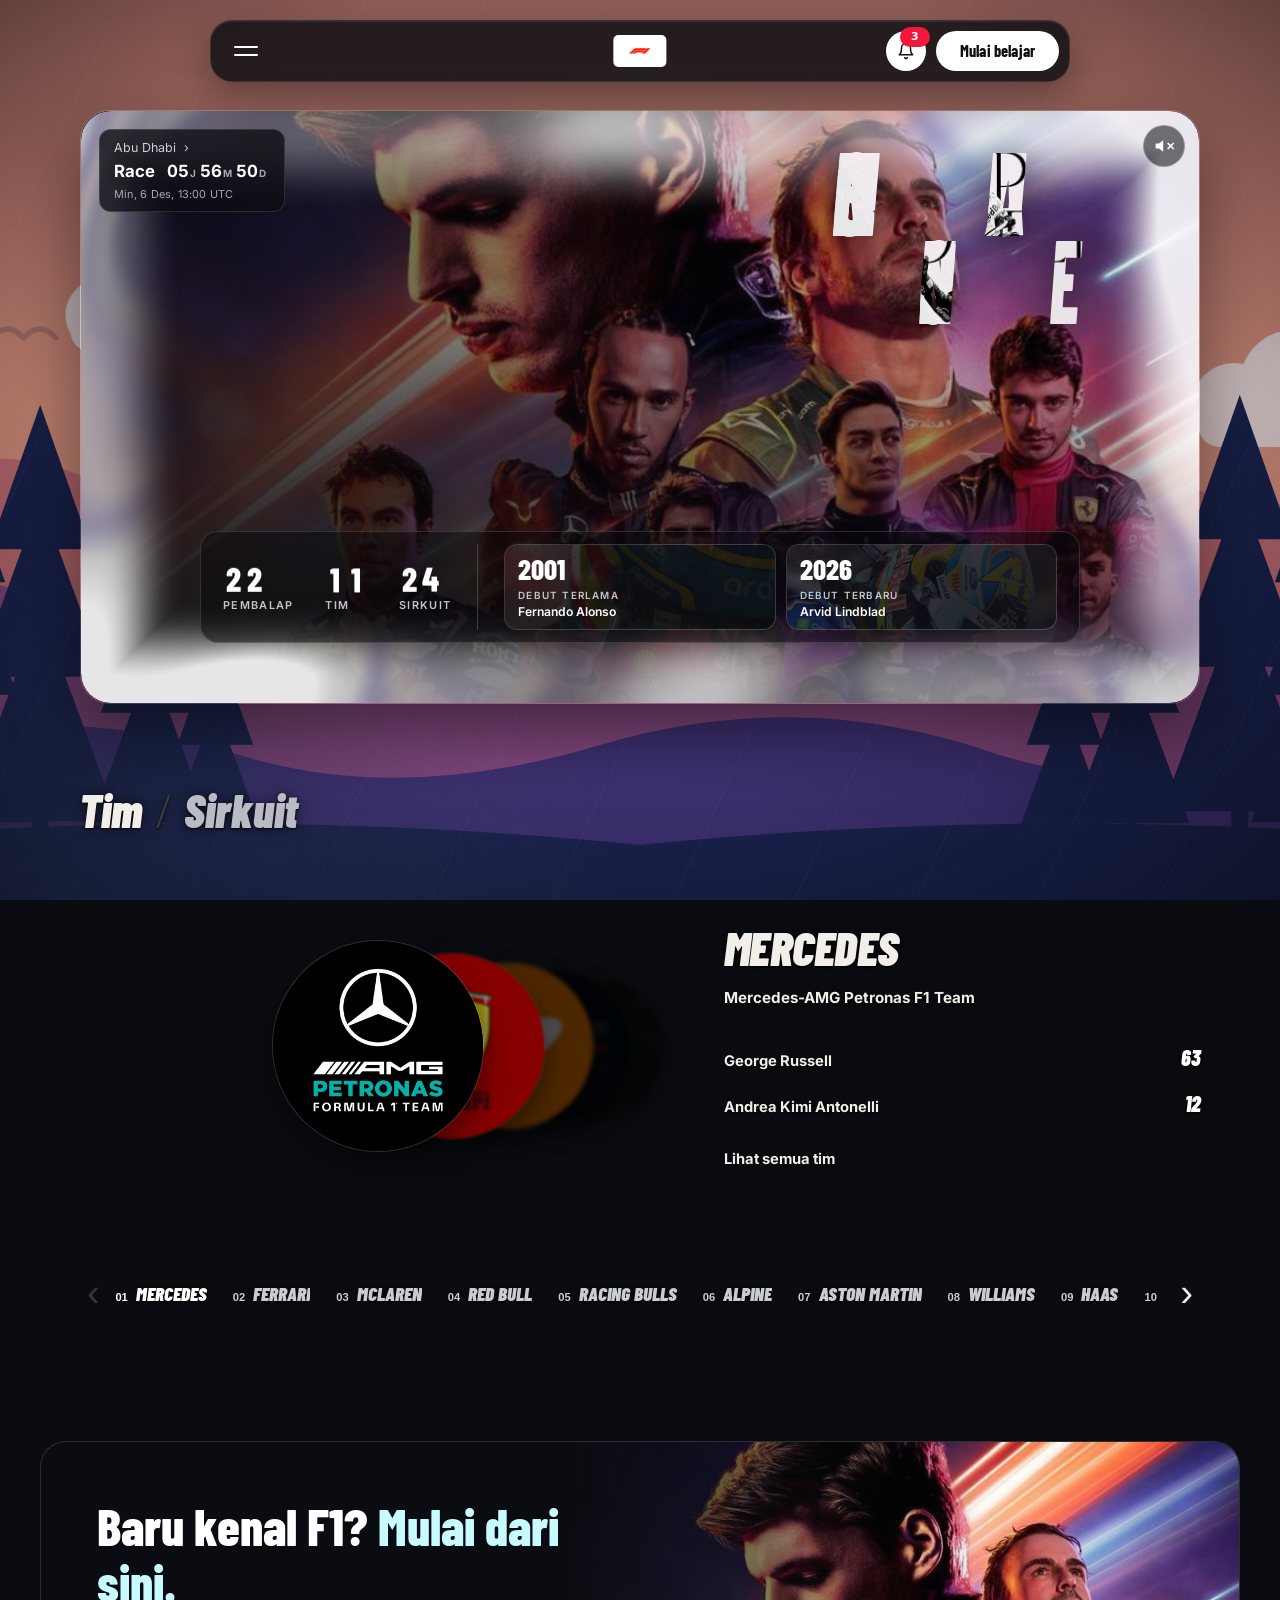
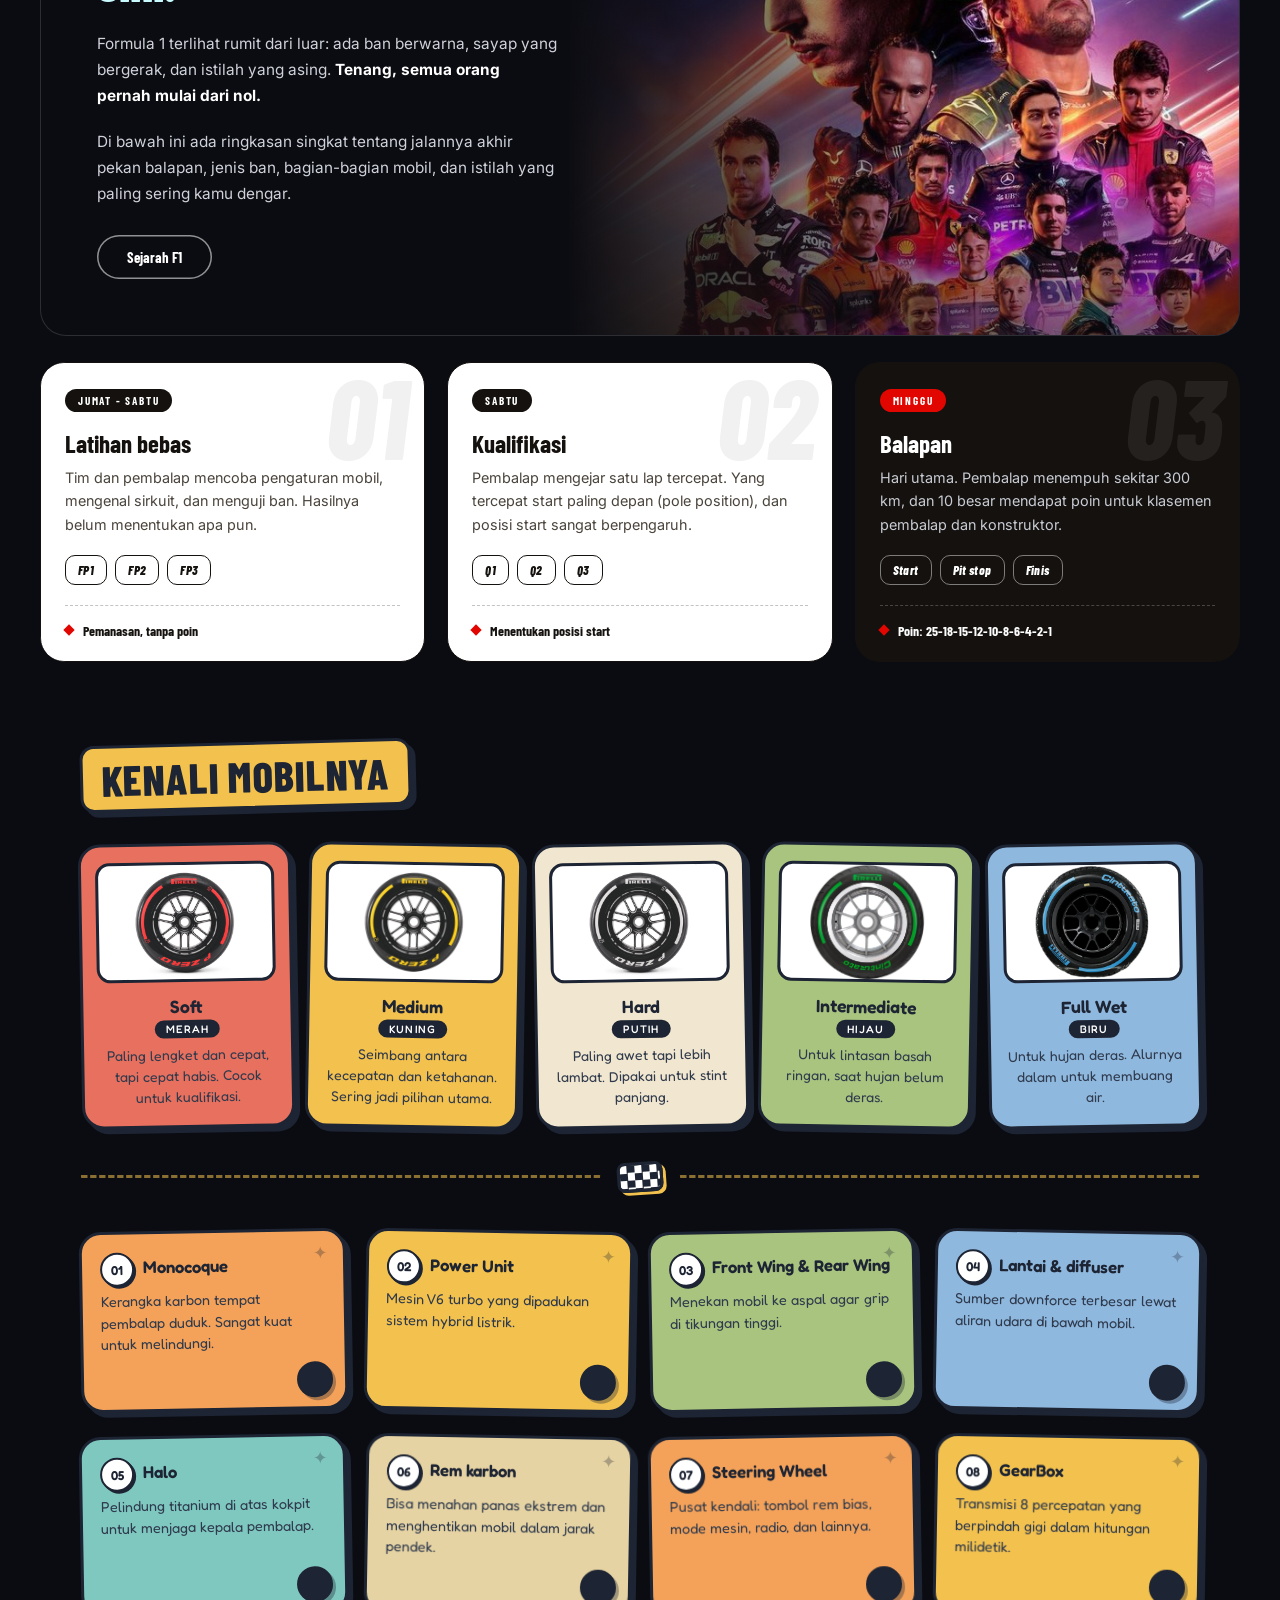
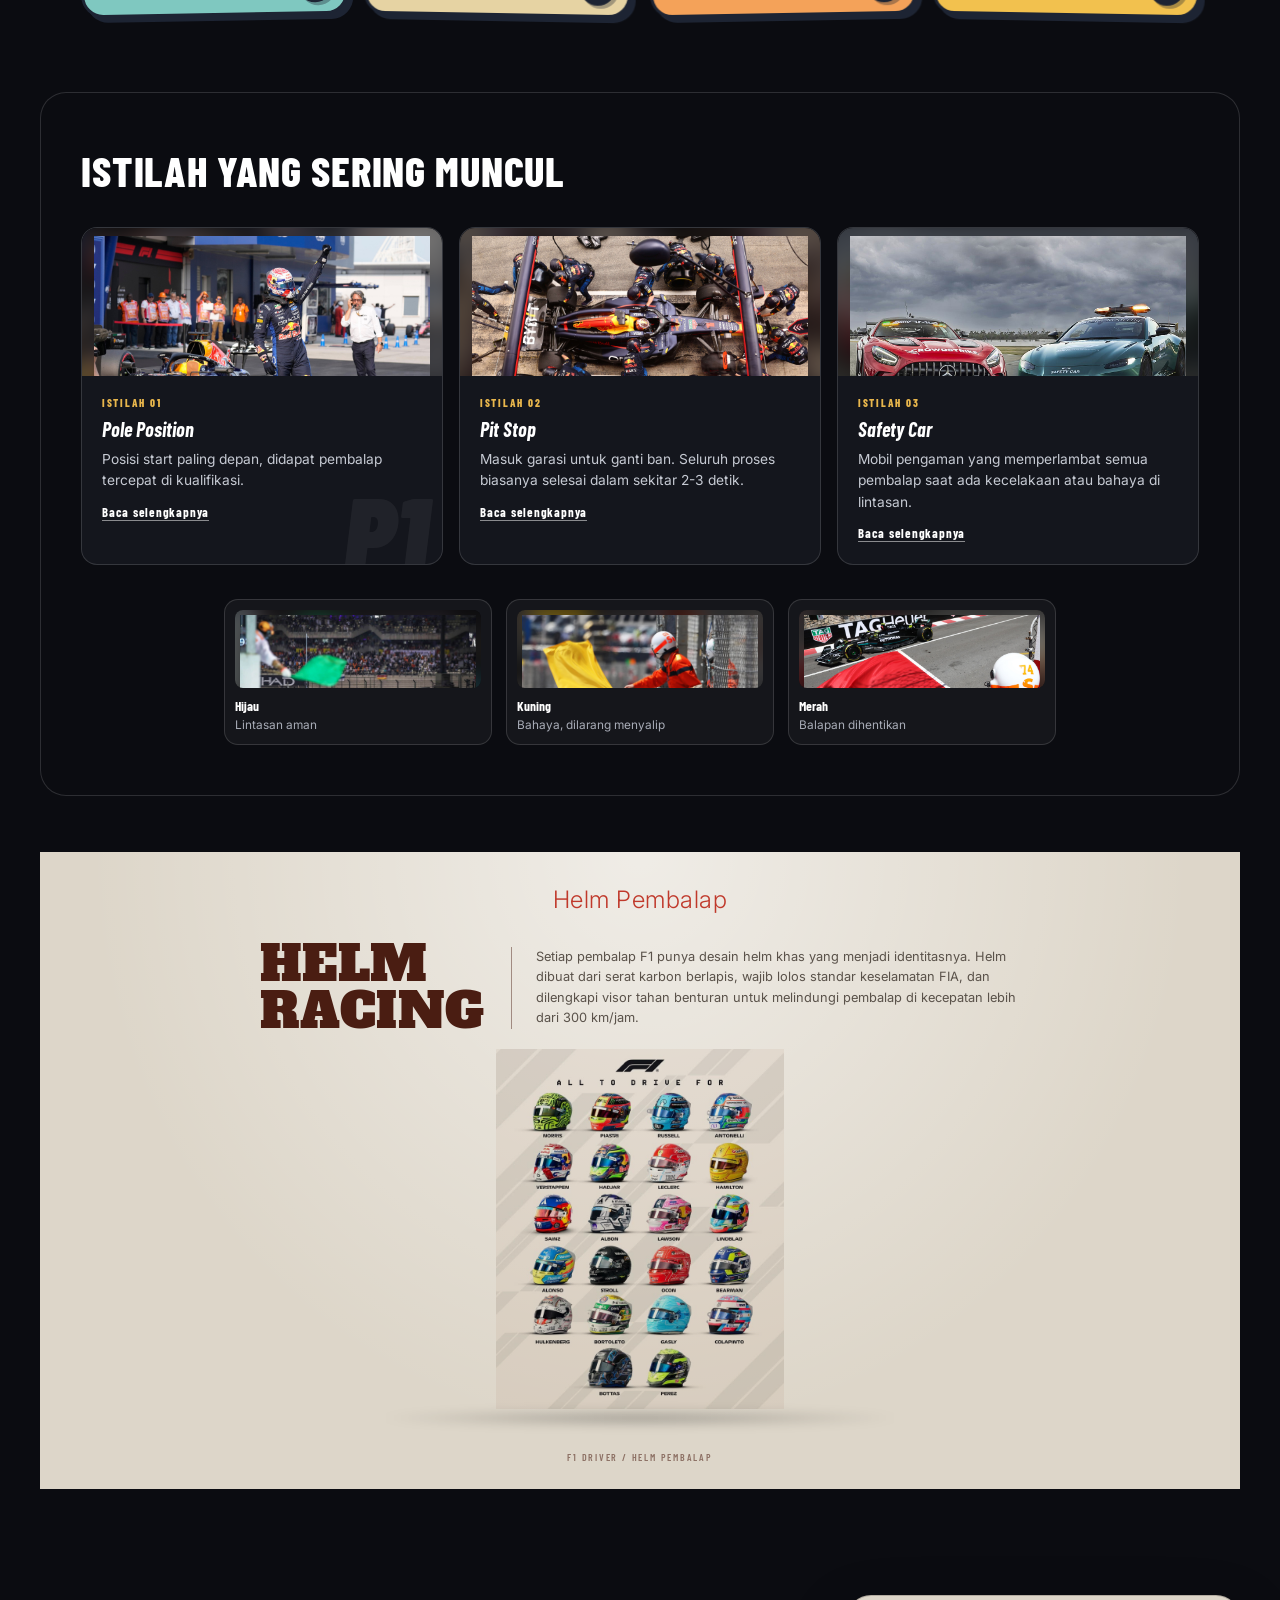
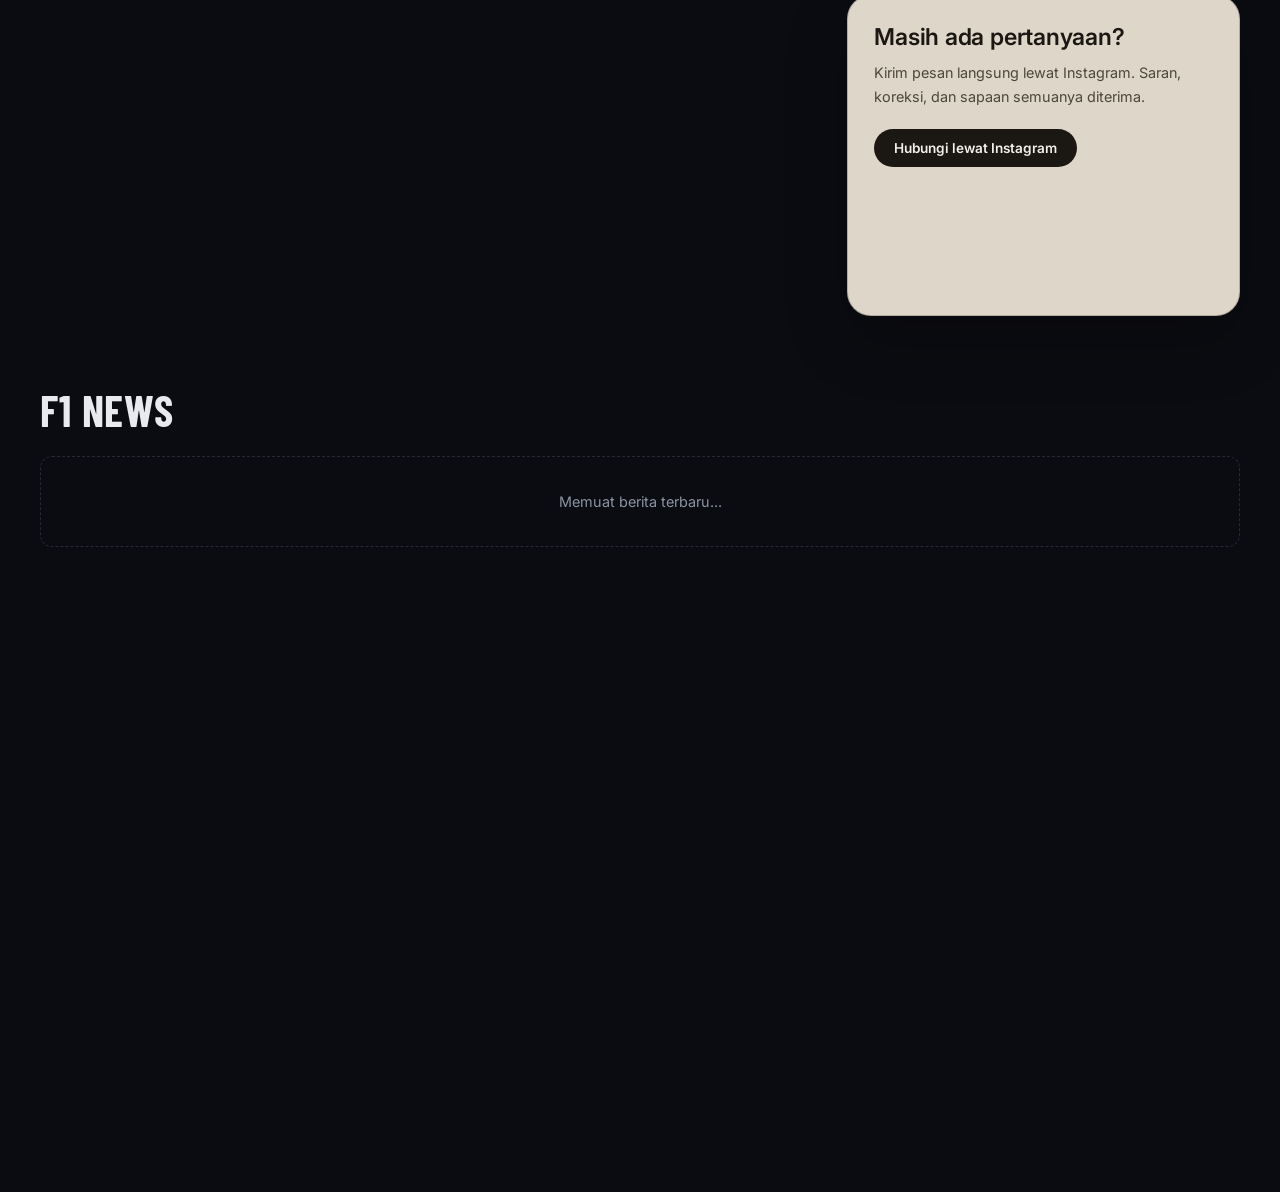
==== commit c904aacc: "Perbaiki HP: navbar tidak nabrak, video hero ada poster + tombol suara" ====
--- a/index.html
+++ b/index.html
@@ -1113,7 +1113,7 @@
         <!-- HALAMAN 1: BERANDA (statistik) -->
         <div id="home-page" class="page active">
             <div class="hero">
-                <video class="hero-bg hero-bg-video" src="assets/images/bg/formula-1.mp4" autoplay muted loop playsinline preload="auto"></video>
+                <video class="hero-bg hero-bg-video" src="assets/images/bg/formula-1.mp4" poster="assets/images/bg/hero-f1.jpg" autoplay muted loop playsinline preload="auto"></video>
                 <!-- Foto latar pengganti: muncul (crossfade) setelah video selesai -->
                 <img class="hero-bg hero-bg-photo" src="assets/images/bg/hero-f1.jpg" alt="" referrerpolicy="no-referrer" onerror="this.onerror=null; this.src='assets/images/bg/hero-f1.jpg';">
                 <div class="next-race notranslate" translate="no">
@@ -1137,6 +1137,12 @@
                 <div class="hero-start-lights" aria-hidden="true">
                     <span class="hero-start-light"></span><span class="hero-start-light"></span><span class="hero-start-light"></span><span class="hero-start-light"></span><span class="hero-start-light"></span>
                 </div>
+                <!-- Tombol suara video hero: browser memblokir suara sebelum interaksi,
+                     jadi suara dinyalakan manual dari sini (tetap menyala sampai dimatikan). -->
+                <button type="button" class="hero-sound" id="hero-sound" aria-label="Nyalakan suara video" aria-pressed="false">
+                    <svg class="hs-ic hs-ic-off" viewBox="0 0 24 24" fill="none" stroke="currentColor" stroke-width="2" stroke-linecap="round" stroke-linejoin="round" aria-hidden="true"><path d="M11 5 6 9H2v6h4l5 4V5z" fill="currentColor" stroke="none"/><line x1="23" y1="9" x2="17" y2="15"/><line x1="17" y1="9" x2="23" y2="15"/></svg>
+                    <svg class="hs-ic hs-ic-on" viewBox="0 0 24 24" fill="none" stroke="currentColor" stroke-width="2" stroke-linecap="round" stroke-linejoin="round" aria-hidden="true"><path d="M11 5 6 9H2v6h4l5 4V5z" fill="currentColor" stroke="none"/><path d="M15.5 8.5a5 5 0 0 1 0 7"/><path d="M18.5 5.5a9.4 9.4 0 0 1 0 13"/></svg>
+                </button>
                 <div class="hero-body">
                 </div>
                 <div class="hero-foot">
@@ -1604,15 +1610,19 @@
             const homePage = document.getElementById('home-page');
             if (!video || !homePage) return;
 
-            const VOLUME = 0.12;   // 0 = senyap, 1 = penuh. Ubah angka ini kalau mau lebih keras/pelan.
+            const VOLUME = 0.5;    // 0 = senyap, 1 = penuh. Ubah angka ini kalau mau lebih keras/pelan.
             let unlocked = false;
             let finished = false;   // true setelah satu putaran penuh bersuara selesai
             let lastTime = 0;
             let inView = true;      // apakah judul video sedang terlihat di layar
+            let manualSound = null; // null = ikut aturan otomatis, true/false = pilihan tombol suara
+            const soundBtn = document.getElementById('hero-sound');
 
             video.volume = VOLUME;
 
             function shouldPlaySound() {
+                if (manualSound === true) return !document.hidden && homePage.classList.contains('active');
+                if (manualSound === false) return false;
                 return unlocked && !finished && !document.hidden && homePage.classList.contains('active');
             }
             // Video hanya diputar saat benar-benar terlihat (Beranda aktif, tab terbuka, judul masuk layar).
@@ -1628,11 +1638,17 @@
                 } else if (!video.paused) {
                     video.pause();
                 }
+                if (soundBtn) {
+                    const on = manualSound === true || (manualSound === null && unlocked && !finished && !video.muted);
+                    soundBtn.classList.toggle('is-on', !!on);
+                    soundBtn.setAttribute('aria-pressed', on ? 'true' : 'false');
+                    soundBtn.setAttribute('aria-label', on ? 'Matikan suara video' : 'Nyalakan suara video');
+                }
             }
             // Deteksi video mengulang dari awal (loop). Kalau saat itu suara sedang menyala,
             // berarti satu putaran bersuara sudah selesai -> senyap seterusnya.
             video.addEventListener('timeupdate', () => {
-                if (video.currentTime < lastTime - 0.5 && !video.muted) {
+                if (video.currentTime < lastTime - 0.5 && !video.muted && manualSound !== true) {
                     finished = true;
                     video.muted = true;
                 }
@@ -1641,7 +1657,9 @@
             function unlock() {
                 if (!unlocked) {
                     unlocked = true;
-                    video.currentTime = 0;   // mulai dari awal supaya suaranya terdengar satu putaran penuh
+                    // mulai dari awal supaya suaranya terdengar satu putaran penuh;
+                    // jangan seek kalau video baru mulai (bisa bikin buffering ulang)
+                    if (video.currentTime > 0.5) video.currentTime = 0;
                     lastTime = 0;
                 }
                 sync();
@@ -1652,6 +1670,15 @@
             }
             ['pointerdown', 'touchstart', 'keydown', 'click'].forEach(ev =>
                 window.addEventListener(ev, unlock, { capture: true, passive: true }));
+
+            // Tombol suara di hero: nyalakan/matikan manual. Kalau dinyalakan dari
+            // tombol, suara tetap menyala sampai tombol ditekan lagi (tidak ikut
+            // aturan "satu putaran lalu senyap").
+            if (soundBtn) soundBtn.addEventListener('click', () => {
+                manualSound = manualSound !== true;
+                if (manualSound) { unlocked = true; finished = false; lastTime = video.currentTime; }
+                sync();
+            });
 
             // Coba langsung bersuara tanpa menunggu klik (hanya berhasil kalau browser mengizinkan,
             // mis. situs diizinkan memutar suara). Kalau ditolak, tetap senyap sampai klik pertama.
@@ -1738,6 +1765,25 @@
                 if (isFinite(video.duration) && video.currentTime >= video.duration - CUT_END - 0.35) swap();
             });
             video.addEventListener('ended', swap);
+
+            // Kalau video macet buffering (koneksi lambat), tampilkan foto dulu supaya
+            // hero tidak kelihatan beku/hitam; begitu video jalan lagi, foto menghilang.
+            // Kalau video gagal dimuat sama sekali, foto tampil permanen.
+            let stallTimer = null;
+            video.addEventListener('waiting', function () {
+                clearTimeout(stallTimer);
+                stallTimer = setTimeout(function () { if (!done) photo.classList.add('is-on'); }, 1200);
+            });
+            video.addEventListener('playing', function () {
+                clearTimeout(stallTimer);
+                if (!done) photo.classList.remove('is-on');
+            });
+            video.addEventListener('error', function () { photo.classList.add('is-on'); });
+            // Pengaman kalau error terjadi sebelum listener di atas terpasang,
+            // atau video tidak kunjung mulai (jaringan sangat lambat).
+            setTimeout(function () {
+                if (!done && (video.error || video.networkState === 3 || (video.paused && video.currentTime === 0 && video.readyState < 2))) photo.classList.add('is-on');
+            }, 4000);
         })();
     </script>
 </body>
--- a/css/base/style.css
+++ b/css/base/style.css
@@ -377,6 +377,26 @@
     object-fit: cover;
     object-position: center 85%;   /* naikkan angka = bagian bawah video lebih kelihatan (donat tidak kepotong) */
 }
+/* Tombol suara video hero (pojok kanan atas hero). */
+.hero-sound {
+    position: absolute;
+    top: 14px; right: 14px;
+    z-index: 5;
+    width: 42px; height: 42px;
+    display: flex; align-items: center; justify-content: center;
+    border: 1px solid rgba(255, 255, 255, .28);
+    border-radius: 50%;
+    background: rgba(10, 10, 14, .55);
+    color: #fff;
+    cursor: pointer;
+    backdrop-filter: blur(8px);
+    -webkit-backdrop-filter: blur(8px);
+}
+.hero-sound svg { width: 20px; height: 20px; }
+.hero-sound .hs-ic-on { display: none; }
+.hero-sound.is-on { background: #e10600; border-color: #e10600; }
+.hero-sound.is-on .hs-ic-on { display: block; }
+.hero-sound.is-on .hs-ic-off { display: none; }
 body.theme-home .hero::before {
     content: "";
     position: absolute;
--- a/css/components/navcards.css
+++ b/css/components/navcards.css
@@ -273,6 +273,18 @@
     .cn-cta { padding: 0 16px; font-size: .95rem; }
 }
 
+/* HP sempit (<=600px): logo tidak lagi di tengah absolut — di layar kecil
+   posisi tengahnya menabrak tombol "Mulai belajar" + lonceng. Logo ikut
+   alur flex (burger | logo ... lonceng + tombol) dan tombol diperkecil
+   supaya semuanya muat dalam satu baris. */
+@media (max-width: 600px) {
+    .cn-logo-slot { position: static; transform: none; flex: 0 0 auto; }
+    .cn-top { justify-content: flex-start; gap: 8px; }
+    .cn-right { margin-left: auto; gap: 8px; }
+    .cn-cta { padding: 0 14px; font-size: .9rem; height: 36px; }
+    .cn-right .nt-bell { width: 36px; height: 36px; }
+}
+
 @media (prefers-reduced-motion: reduce) {
     .cn-nav, .cn-card, .cn-line, .cn-link, .cn-link::before, .cn-link::after, .cn-link-text, .cn-face, .cn-cta { transition: none; }
     .cn-link:hover .cn-link-text, .cn-link:focus-visible .cn-link-text,
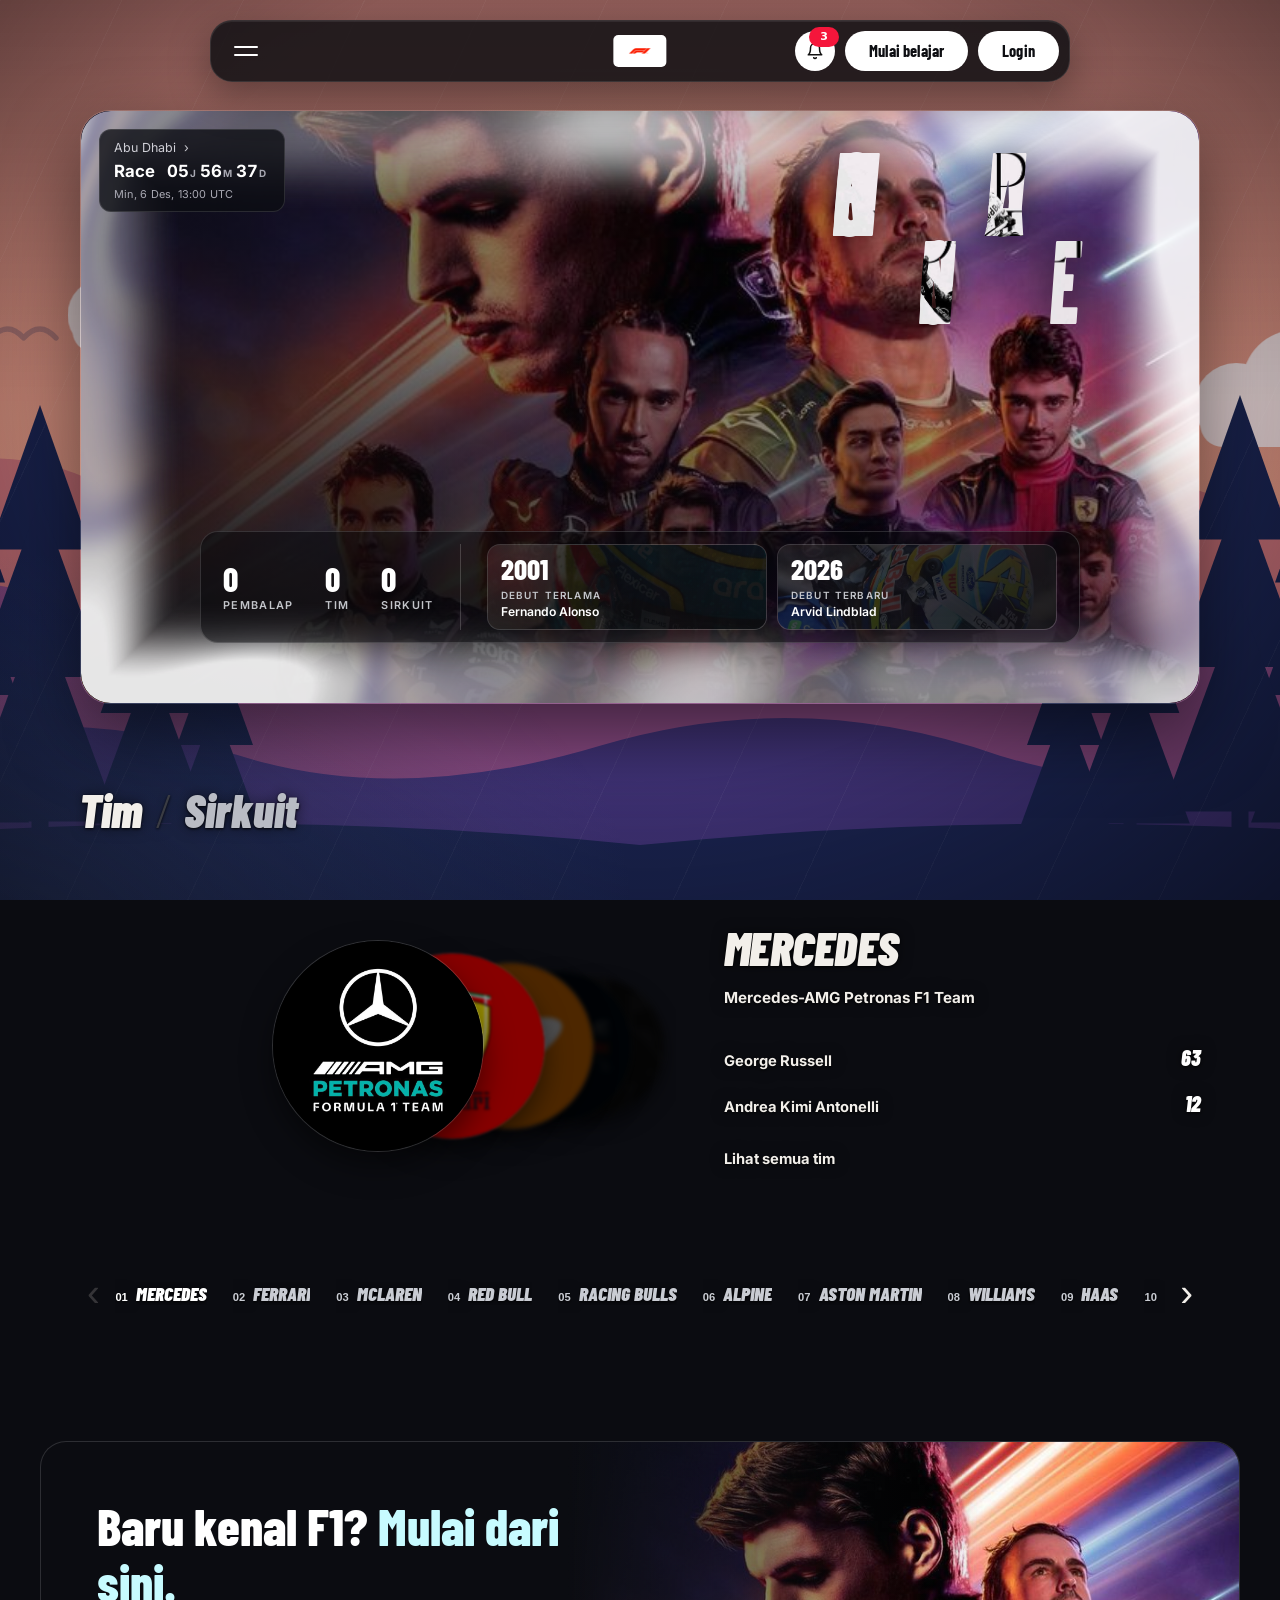
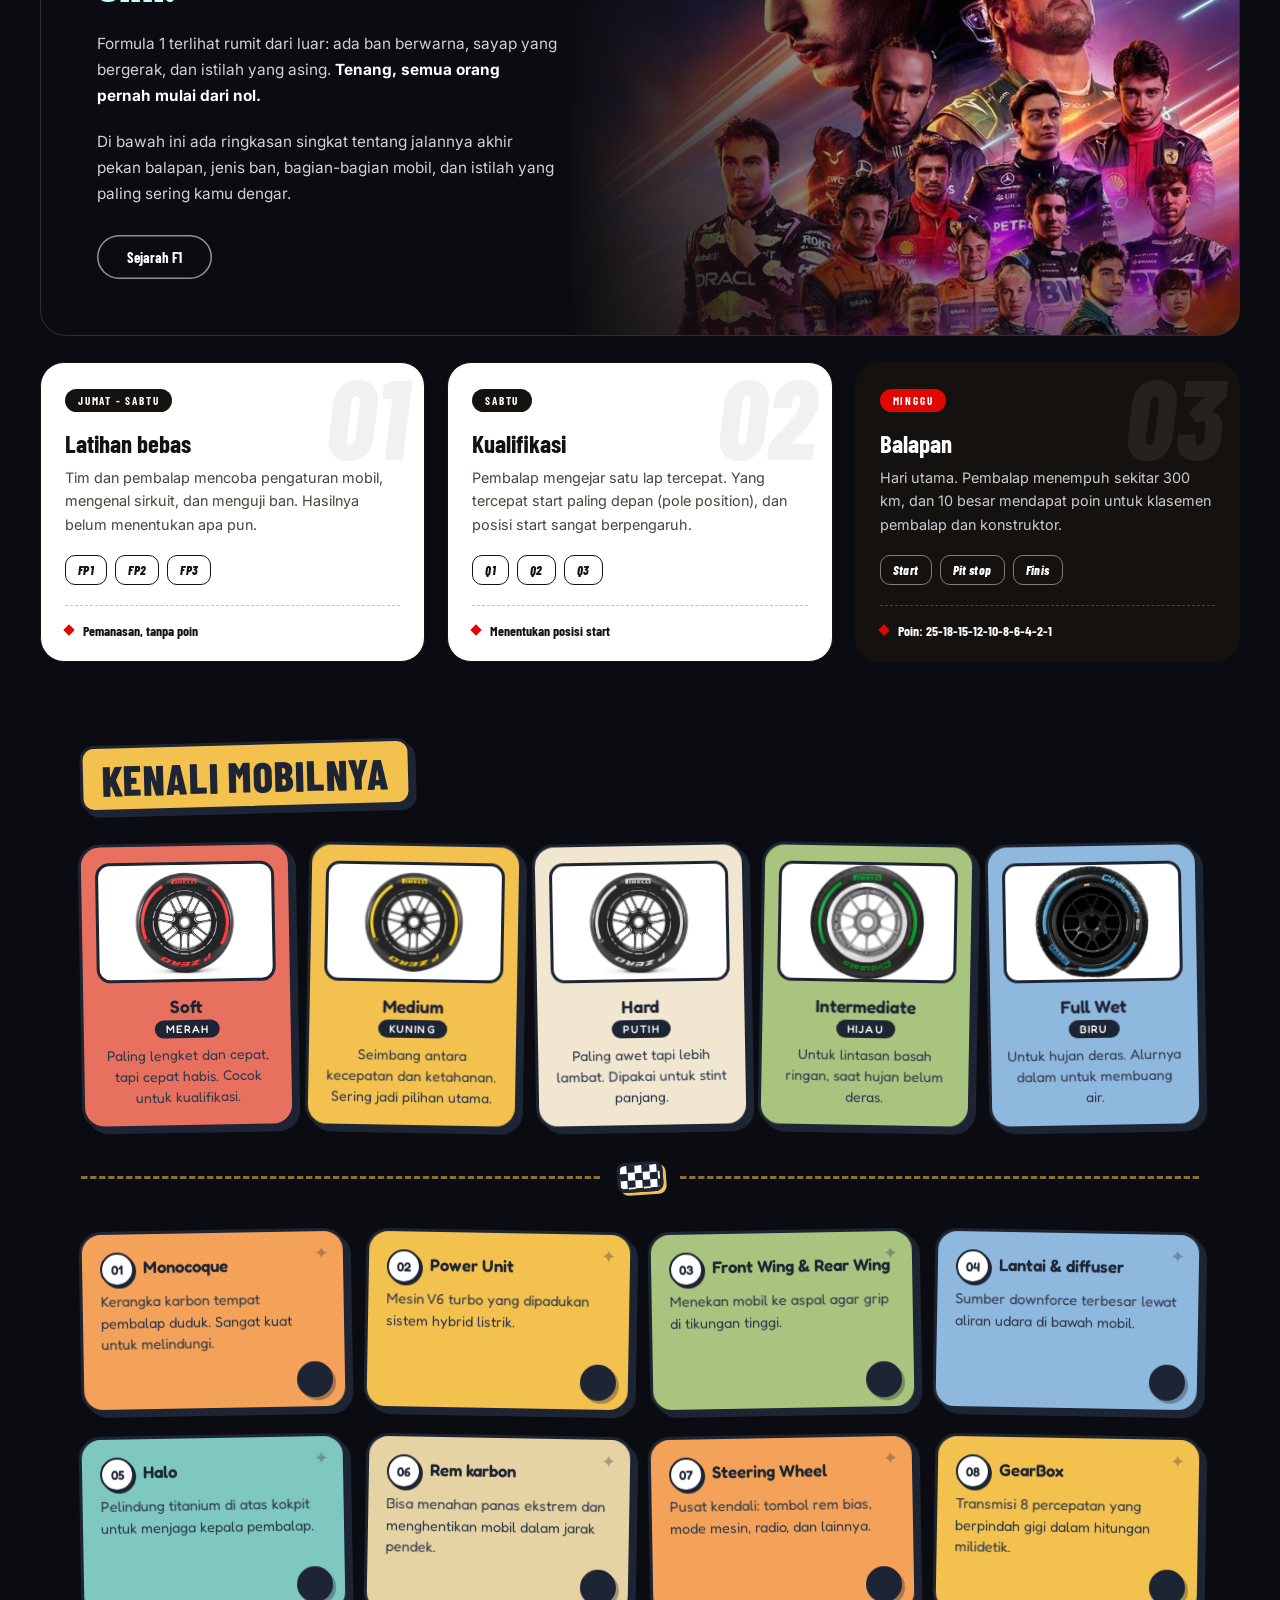
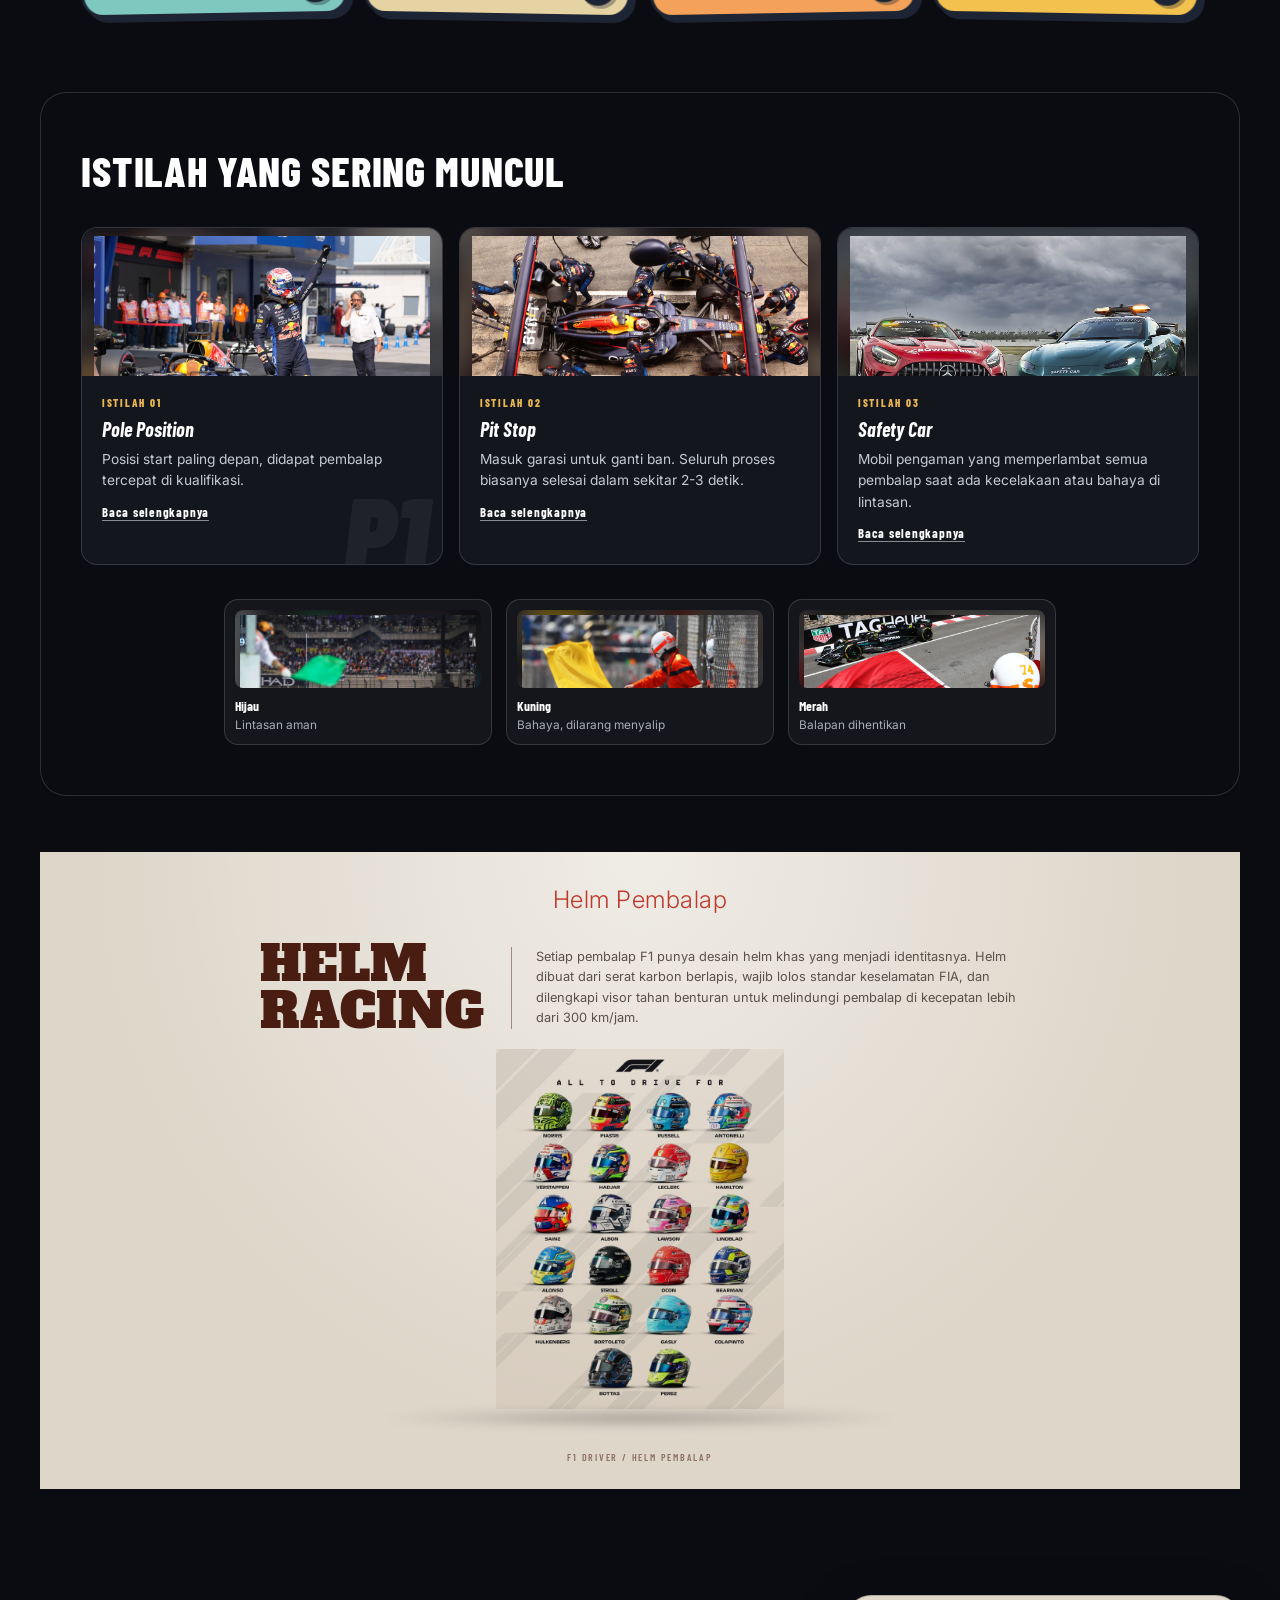
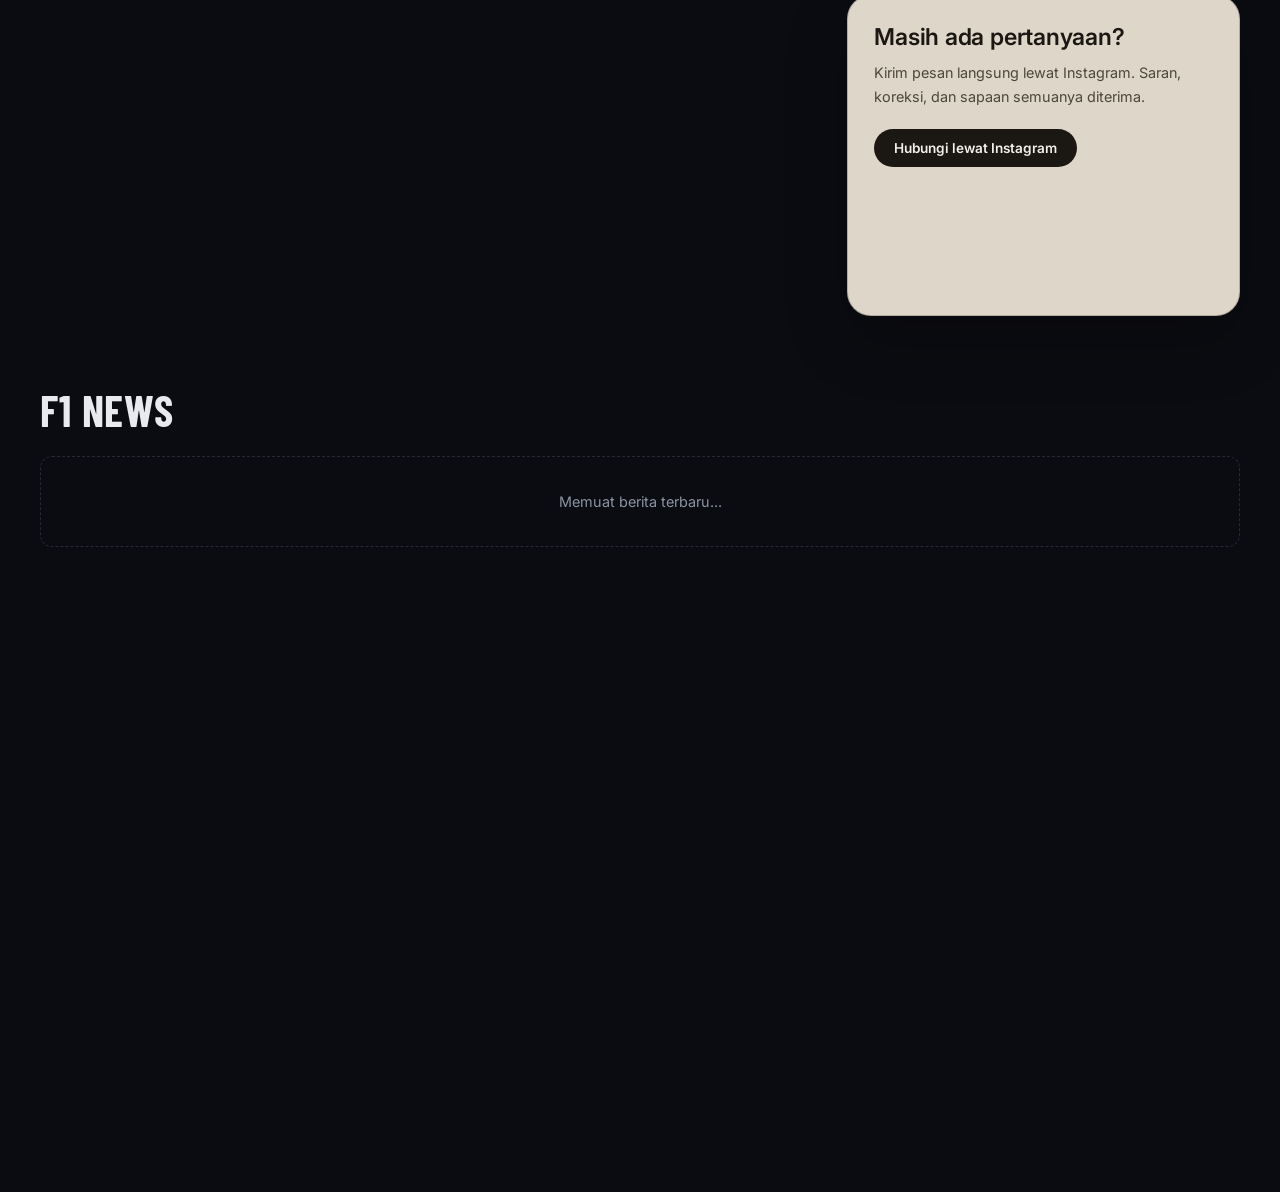
==== commit 55da7dce: "Kembalikan tombol Login; tombol suara kecil + khusus HP" ====
--- a/index.html
+++ b/index.html
@@ -1059,6 +1059,7 @@
                     <div class="cn-right">
                         <div class="cn-search-slot"></div>
                         <button type="button" class="cn-cta">Mulai belajar</button>
+                        <button type="button" class="cn-cta cn-akun" onclick="location.href='archive/shop-admin/login.php'">Login</button>
                     </div>
                 </div>
                 <div class="cn-content" aria-hidden="true"></div>
@@ -1137,11 +1138,13 @@
                 <div class="hero-start-lights" aria-hidden="true">
                     <span class="hero-start-light"></span><span class="hero-start-light"></span><span class="hero-start-light"></span><span class="hero-start-light"></span><span class="hero-start-light"></span>
                 </div>
-                <!-- Tombol suara video hero: browser memblokir suara sebelum interaksi,
-                     jadi suara dinyalakan manual dari sini (tetap menyala sampai dimatikan). -->
-                <button type="button" class="hero-sound" id="hero-sound" aria-label="Nyalakan suara video" aria-pressed="false">
-                    <svg class="hs-ic hs-ic-off" viewBox="0 0 24 24" fill="none" stroke="currentColor" stroke-width="2" stroke-linecap="round" stroke-linejoin="round" aria-hidden="true"><path d="M11 5 6 9H2v6h4l5 4V5z" fill="currentColor" stroke="none"/><line x1="23" y1="9" x2="17" y2="15"/><line x1="17" y1="9" x2="23" y2="15"/></svg>
-                    <svg class="hs-ic hs-ic-on" viewBox="0 0 24 24" fill="none" stroke="currentColor" stroke-width="2" stroke-linecap="round" stroke-linejoin="round" aria-hidden="true"><path d="M11 5 6 9H2v6h4l5 4V5z" fill="currentColor" stroke="none"/><path d="M15.5 8.5a5 5 0 0 1 0 7"/><path d="M18.5 5.5a9.4 9.4 0 0 1 0 13"/></svg>
+                <!-- Tombol suara video hero (KHUSUS HP): browser memblokir suara sebelum interaksi,
+                     jadi suara dinyalakan manual dari sini (tetap menyala sampai dimatikan).
+                     Ukuran & posisi ditulis inline supaya tombol tetap kecil walaupun file CSS
+                     di HP masih versi lama (cache). -->
+                <button type="button" class="hero-sound" id="hero-sound" aria-label="Nyalakan suara video" aria-pressed="false" style="position:absolute;top:14px;right:14px;z-index:5;width:42px;height:42px;display:flex;align-items:center;justify-content:center;border:1px solid rgba(255,255,255,.28);border-radius:50%;background:rgba(10,10,14,.55);color:#fff;cursor:pointer">
+                    <svg class="hs-ic hs-ic-off" width="20" height="20" viewBox="0 0 24 24" fill="none" stroke="currentColor" stroke-width="2" stroke-linecap="round" stroke-linejoin="round" aria-hidden="true"><path d="M11 5 6 9H2v6h4l5 4V5z" fill="currentColor" stroke="none"/><line x1="23" y1="9" x2="17" y2="15"/><line x1="17" y1="9" x2="23" y2="15"/></svg>
+                    <svg class="hs-ic hs-ic-on" width="20" height="20" viewBox="0 0 24 24" fill="none" stroke="currentColor" stroke-width="2" stroke-linecap="round" stroke-linejoin="round" aria-hidden="true" style="display:none"><path d="M11 5 6 9H2v6h4l5 4V5z" fill="currentColor" stroke="none"/><path d="M15.5 8.5a5 5 0 0 1 0 7"/><path d="M18.5 5.5a9.4 9.4 0 0 1 0 13"/></svg>
                 </button>
                 <div class="hero-body">
                 </div>
@@ -1617,6 +1620,15 @@
             let inView = true;      // apakah judul video sedang terlihat di layar
             let manualSound = null; // null = ikut aturan otomatis, true/false = pilihan tombol suara
             const soundBtn = document.getElementById('hero-sound');
+            const soundIcOn = soundBtn ? soundBtn.querySelector('.hs-ic-on') : null;
+            const soundIcOff = soundBtn ? soundBtn.querySelector('.hs-ic-off') : null;
+            // Tombol suara khusus HP: di laptop/tablet disembunyikan.
+            // Diatur lewat JS (bukan cuma CSS) supaya tetap benar walaupun file CSS di HP masih versi lama (cache).
+            function syncSoundBtnVisibility() {
+                if (soundBtn) soundBtn.style.display = window.matchMedia('(max-width: 600px)').matches ? 'flex' : 'none';
+            }
+            syncSoundBtnVisibility();
+            window.addEventListener('resize', syncSoundBtnVisibility);
 
             video.volume = VOLUME;
 
@@ -1643,6 +1655,10 @@
                     soundBtn.classList.toggle('is-on', !!on);
                     soundBtn.setAttribute('aria-pressed', on ? 'true' : 'false');
                     soundBtn.setAttribute('aria-label', on ? 'Matikan suara video' : 'Nyalakan suara video');
+                    // ditulis inline juga supaya ikon & warna tetap benar walaupun CSS masih versi lama (cache)
+                    soundBtn.style.background = on ? '#e10600' : 'rgba(10,10,14,.55)';
+                    if (soundIcOn) soundIcOn.style.display = on ? 'block' : 'none';
+                    if (soundIcOff) soundIcOff.style.display = on ? 'none' : 'block';
                 }
             }
             // Deteksi video mengulang dari awal (loop). Kalau saat itu suara sedang menyala,
--- a/css/base/style.css
+++ b/css/base/style.css
@@ -377,13 +377,14 @@
     object-fit: cover;
     object-position: center 85%;   /* naikkan angka = bagian bawah video lebih kelihatan (donat tidak kepotong) */
 }
-/* Tombol suara video hero (pojok kanan atas hero). */
+/* Tombol suara video hero (pojok kanan atas hero). KHUSUS HP: di laptop/tablet
+   tombol disembunyikan (suara tetap bisa menyala lewat klik pertama). */
 .hero-sound {
     position: absolute;
     top: 14px; right: 14px;
     z-index: 5;
     width: 42px; height: 42px;
-    display: flex; align-items: center; justify-content: center;
+    display: none; align-items: center; justify-content: center;
     border: 1px solid rgba(255, 255, 255, .28);
     border-radius: 50%;
     background: rgba(10, 10, 14, .55);
@@ -391,6 +392,9 @@
     cursor: pointer;
     backdrop-filter: blur(8px);
     -webkit-backdrop-filter: blur(8px);
+}
+@media (max-width: 600px) {
+    .hero-sound { display: flex; }
 }
 .hero-sound svg { width: 20px; height: 20px; }
 .hero-sound .hs-ic-on { display: none; }
--- a/css/components/navcards.css
+++ b/css/components/navcards.css
@@ -284,6 +284,11 @@
     .cn-cta { padding: 0 14px; font-size: .9rem; height: 36px; }
     .cn-right .nt-bell { width: 36px; height: 36px; }
 }
+/* Layar sangat kecil (<=360px): sembunyikan "Mulai belajar" (tombol yang sama
+   ada juga di hero) supaya Login + lonceng tetap muat. */
+@media (max-width: 360px) {
+    .cn-right .cn-cta:not(.cn-akun) { display: none; }
+}
 
 @media (prefers-reduced-motion: reduce) {
     .cn-nav, .cn-card, .cn-line, .cn-link, .cn-link::before, .cn-link::after, .cn-link-text, .cn-face, .cn-cta { transition: none; }
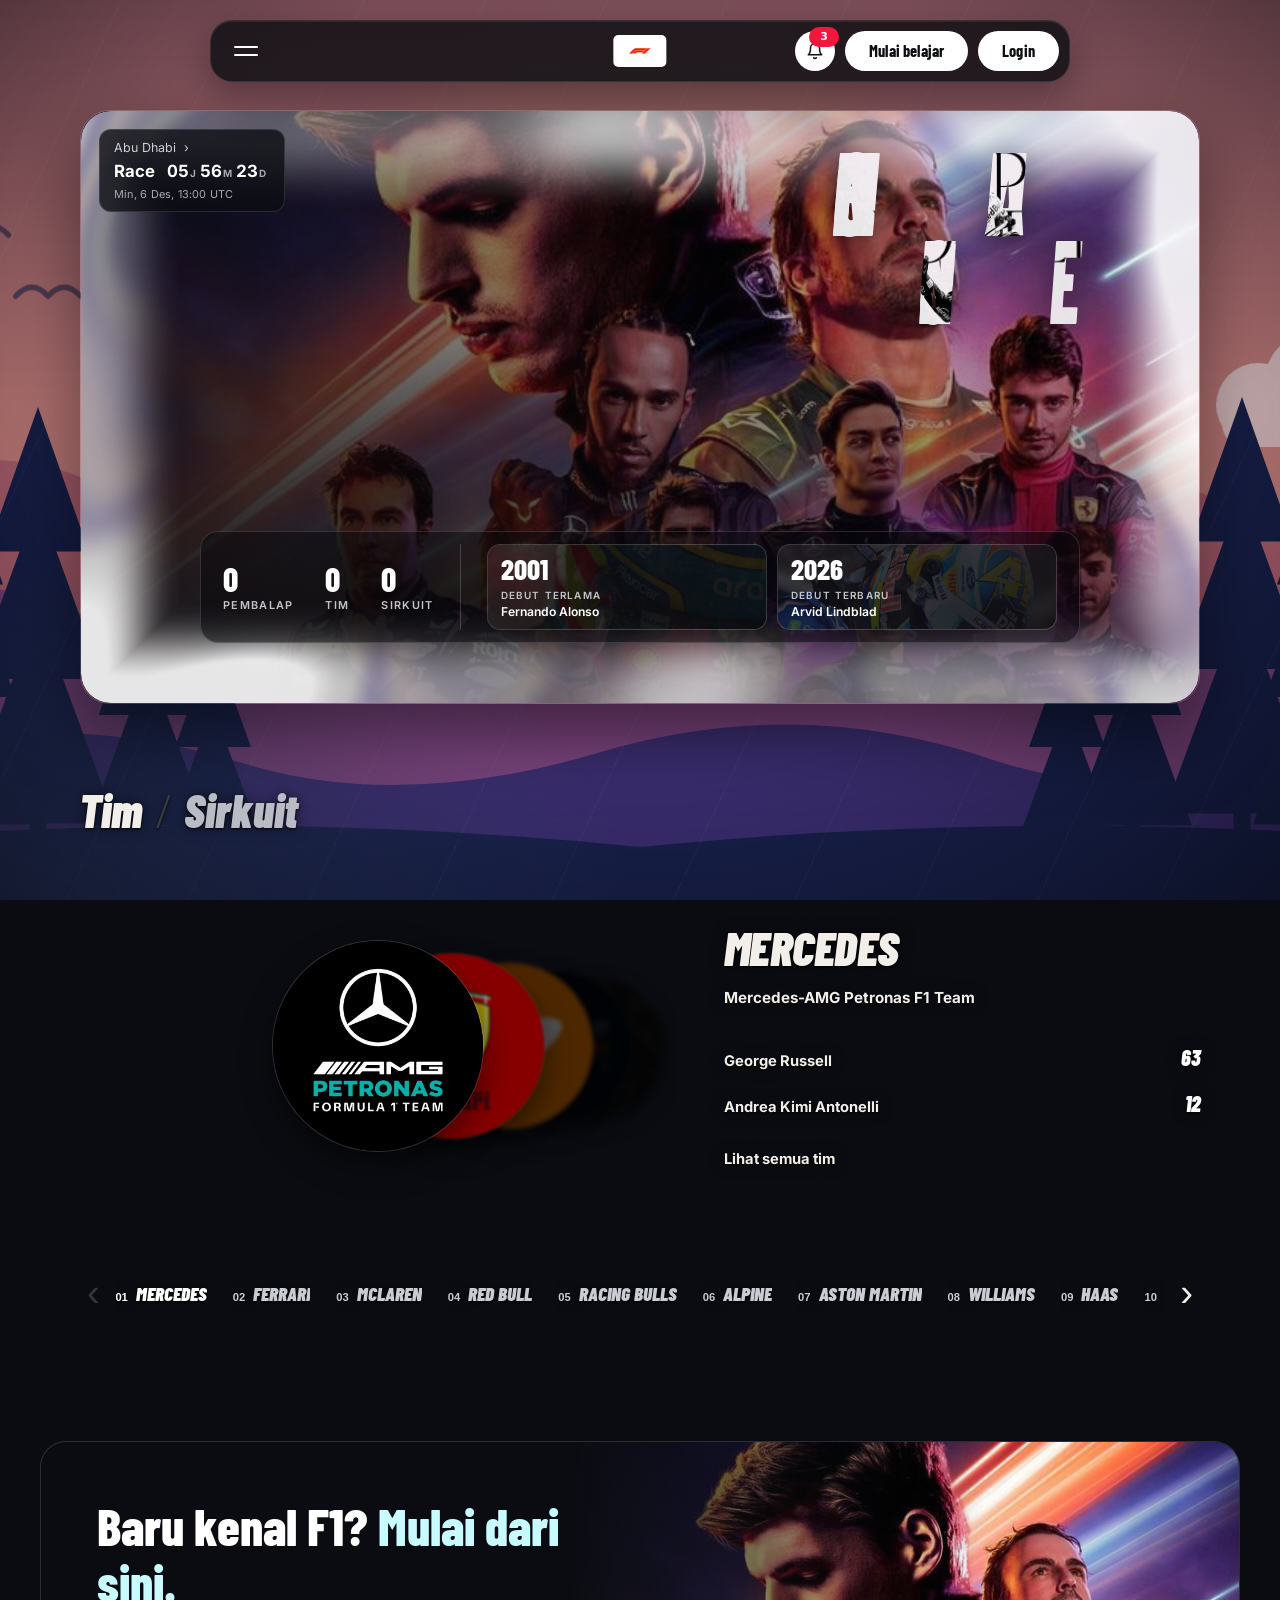
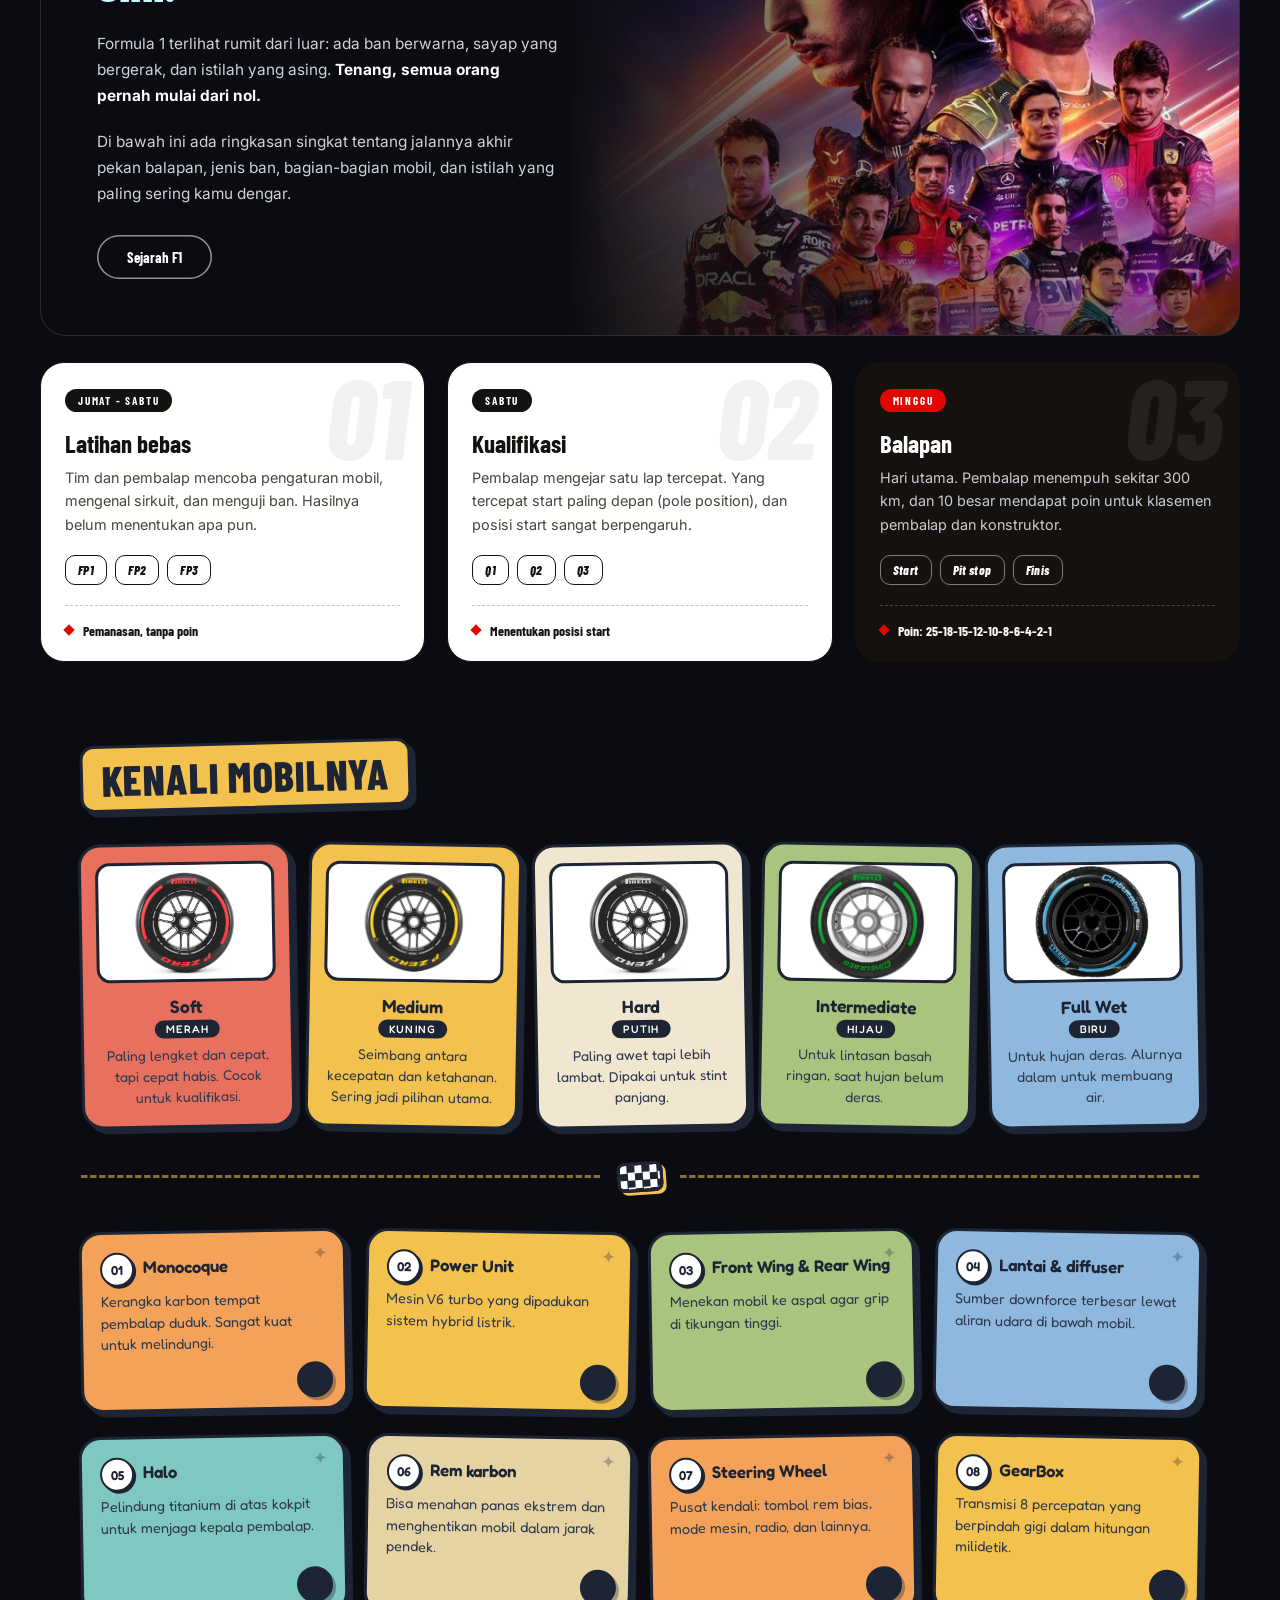
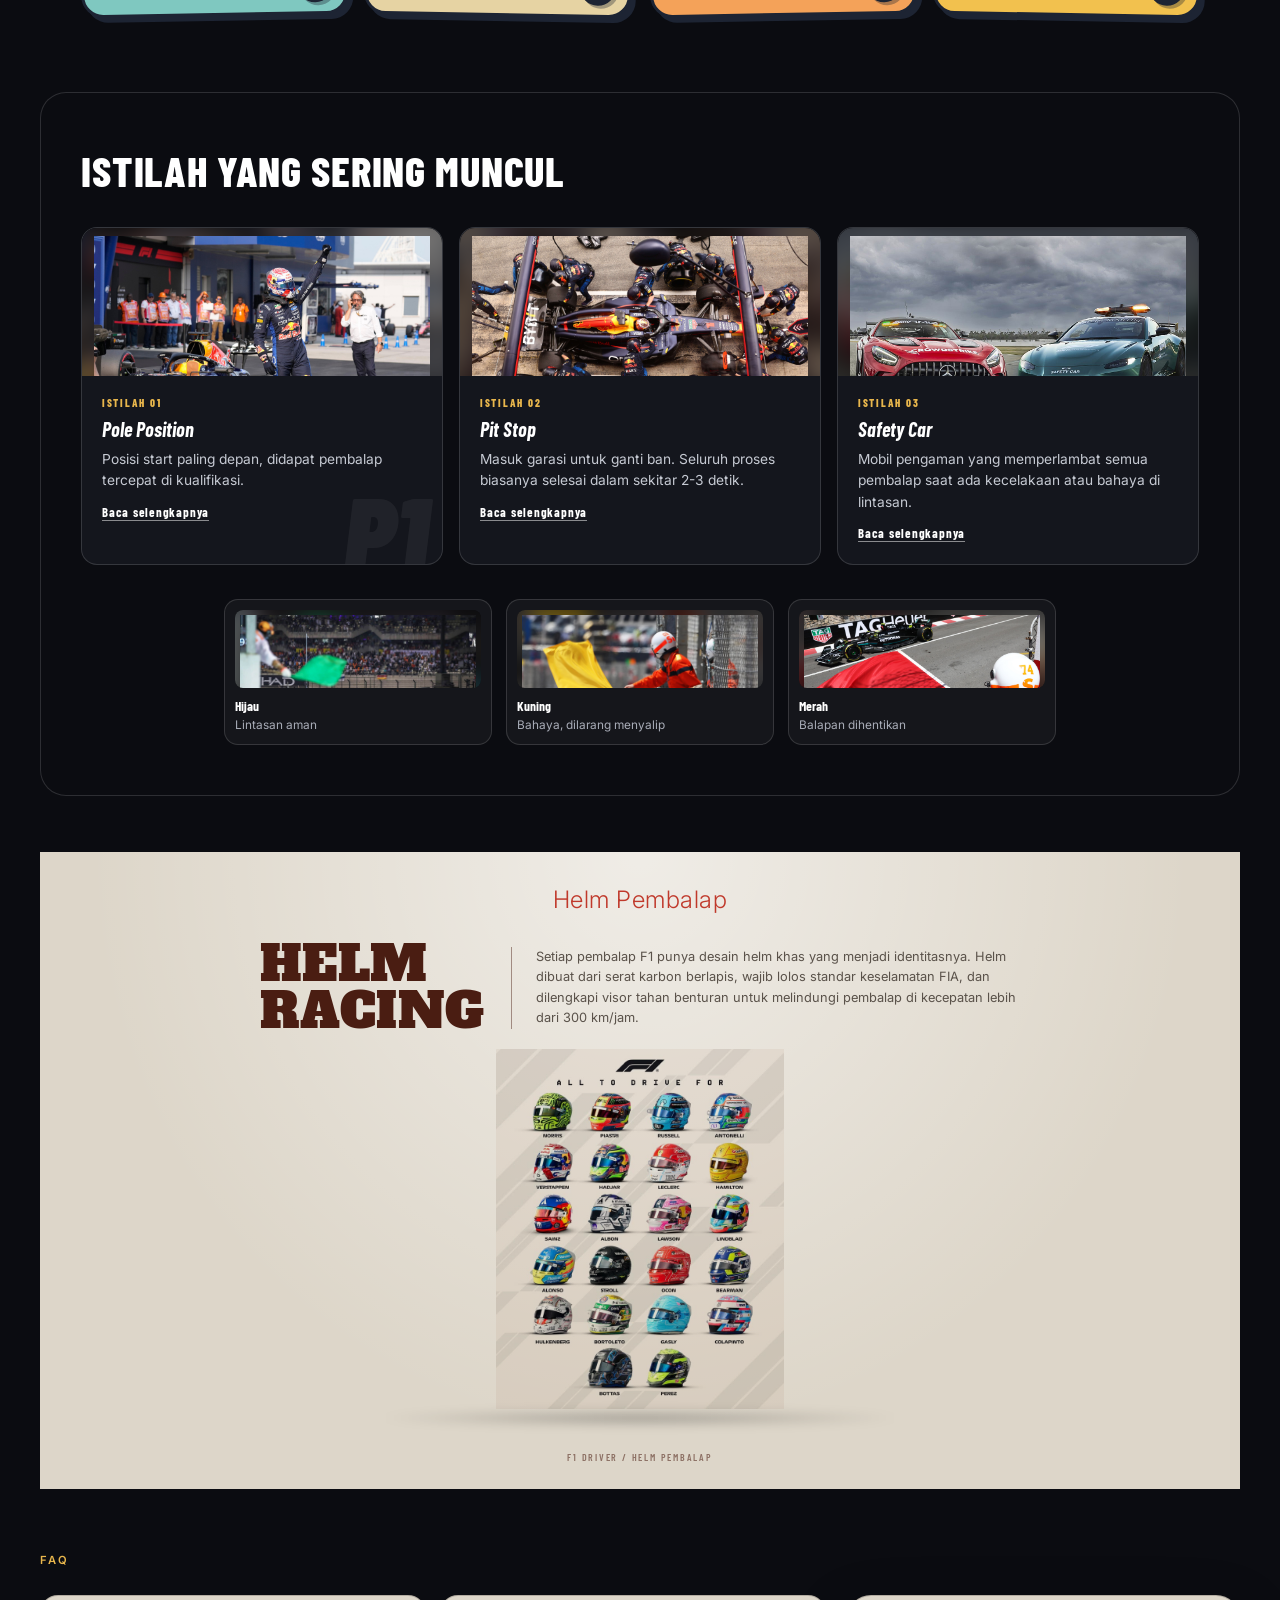
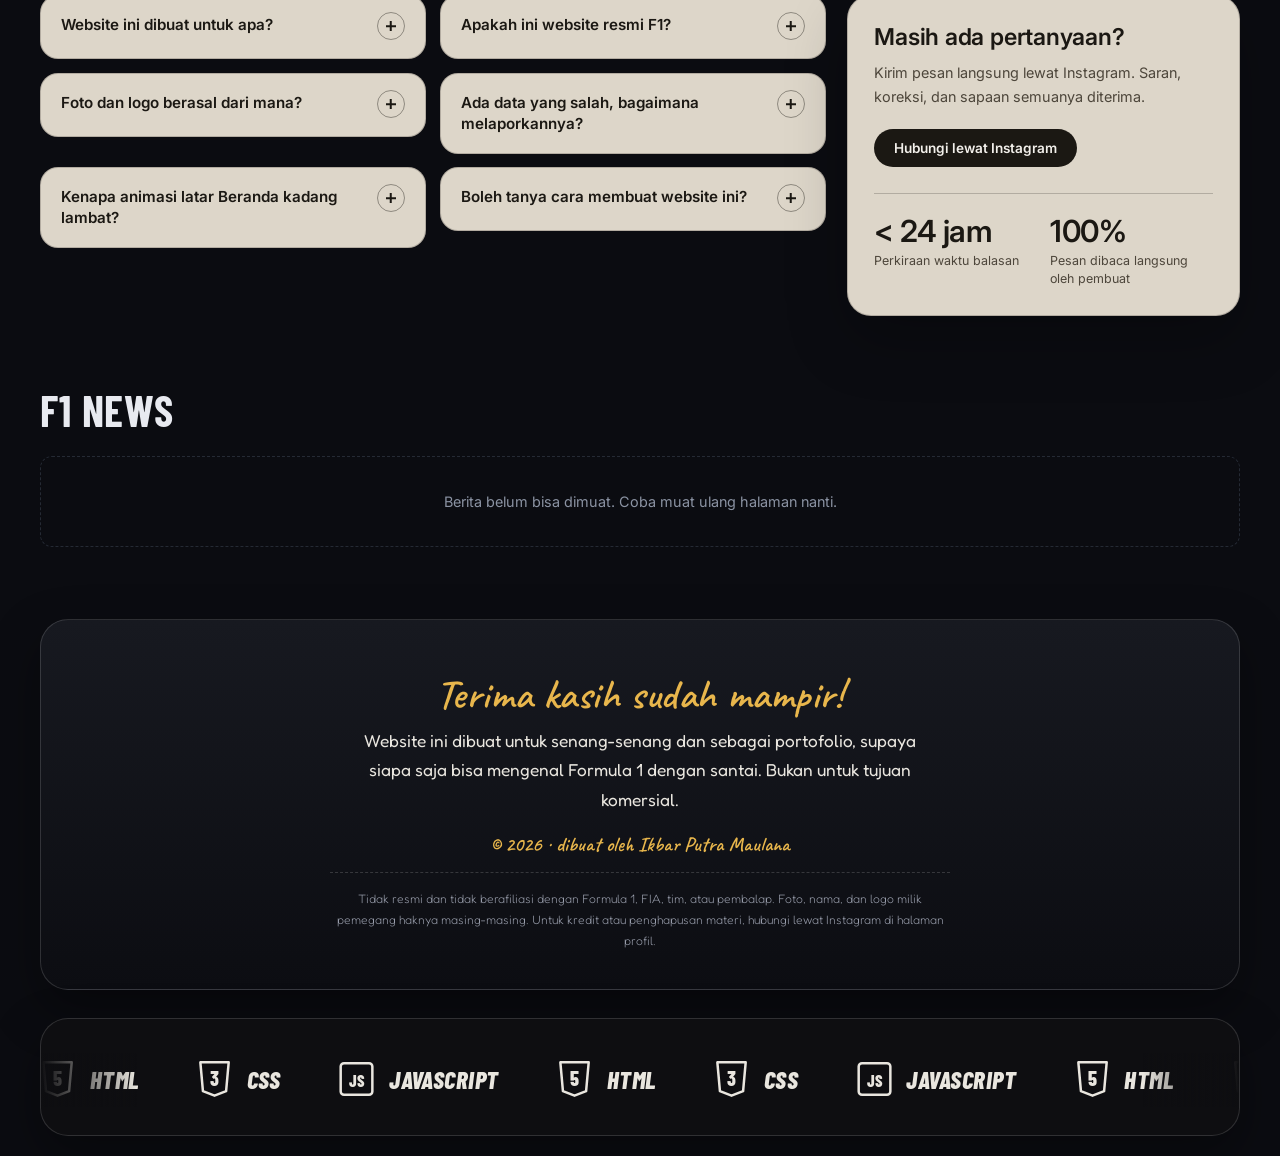
==== commit e4e66041: "Login F1 jadi demo tanpa server (localStorage), bisa di HP" ====
--- a/index.html
+++ b/index.html
@@ -11,11 +11,11 @@
     <link rel="preconnect" href="https://fonts.gstatic.com" crossorigin>
     <link href="https://fonts.googleapis.com/css2?family=Newsreader:ital,opsz,wght@0,6..72,400;0,6..72,500;0,6..72,600;1,6..72,400;1,6..72,500&display=swap" rel="stylesheet">
     <link href="https://fonts.googleapis.com/css2?family=Barlow+Condensed:ital,wght@0,300;0,400;0,500;0,600;0,700;0,800;1,300;1,600;1,700;1,800&family=Inter:wght@400;500;600&display=swap" rel="stylesheet">
-    <link rel="stylesheet" href="css/base/style.css"> 
+    <link rel="stylesheet" href="css/base/style.css?v=4"> 
     <link rel="stylesheet" href="css/pages/kuis.css">
     <link rel="stylesheet" href="css/pages/scenery.css">
-    <link rel="stylesheet" href="css/components/navcards.css?v=3">
-    <link rel="stylesheet" href="css/components/kartu-profil.css?v=3">
+    <link rel="stylesheet" href="css/components/navcards.css?v=4">
+    <link rel="stylesheet" href="css/components/kartu-profil.css?v=4">
     <link rel="stylesheet" href="css/components/notif.css?v=3">
 
     <style>
@@ -1059,7 +1059,7 @@
                     <div class="cn-right">
                         <div class="cn-search-slot"></div>
                         <button type="button" class="cn-cta">Mulai belajar</button>
-                        <button type="button" class="cn-cta cn-akun" onclick="location.href='archive/shop-admin/login.php'">Login</button>
+                        <button type="button" class="cn-cta cn-akun">Login</button>
                     </div>
                 </div>
                 <div class="cn-content" aria-hidden="true"></div>
@@ -1540,6 +1540,7 @@
     <script src="js/pages/scenery.js"></script>
     <script src="js/components/navcards.js?v=3"></script>
     <script src="js/components/notif.js?v=3"></script>
+    <script src="js/components/akun.js"></script>
     <script src="js/components/logoloop.js"></script>
     <script src="js/components/liquid-hero.js"></script>
     <script src="js/utils/scroll-animation.js"></script>
--- a/css/components/kartu-profil.css
+++ b/css/components/kartu-profil.css
@@ -19,3 +19,14 @@
 .kp-pop .card__btn-solid:hover{background:var(--bg-color);color:var(--main-color)}
 @media(max-width:700px){.kp-pop{right:50%;transform:translateX(50%)}}
 .cn-wrap .cn-right .cn-akun{display:block!important;visibility:visible!important;opacity:1!important;pointer-events:auto!important;position:static!important;transform:none!important;width:auto!important;max-width:none!important;flex:0 0 auto}
+
+/* Panel login F1 (versi statis, tanpa server) */
+.lg-overlay{position:fixed;inset:0;z-index:99998;display:none;align-items:center;justify-content:center;background:rgba(0,0,0,.55);padding:16px;box-sizing:border-box}
+.lg-card{position:relative;width:min(100%,340px);background:#14151a;color:#f4f5f7;border:1px solid rgba(255,255,255,.12);border-radius:20px;padding:24px 22px;box-shadow:0 24px 60px rgba(0,0,0,.6);font-family:system-ui,sans-serif;box-sizing:border-box}
+.lg-card h3{margin:0 0 4px;font-size:22px}
+.lg-sub{margin:0 0 16px;font-size:13px;color:#9aa0ab}
+.lg-card label{display:block;margin-bottom:12px;font-size:13px;color:#c8ccd4}
+.lg-card input{display:block;width:100%;margin-top:6px;padding:11px 12px;border:1px solid rgba(255,255,255,.18);border-radius:10px;background:#0d0e12;color:#fff;font-size:15px;box-sizing:border-box}
+.lg-card input:focus{outline:2px solid #e10600;border-color:#e10600}
+.lg-submit{width:100%;height:44px;border:0;border-radius:999px;background:#e10600;color:#fff;font-weight:700;font-size:15px;cursor:pointer}
+.lg-close{position:absolute;top:10px;right:12px;border:0;background:none;color:#9aa0ab;font-size:24px;line-height:1;cursor:pointer}
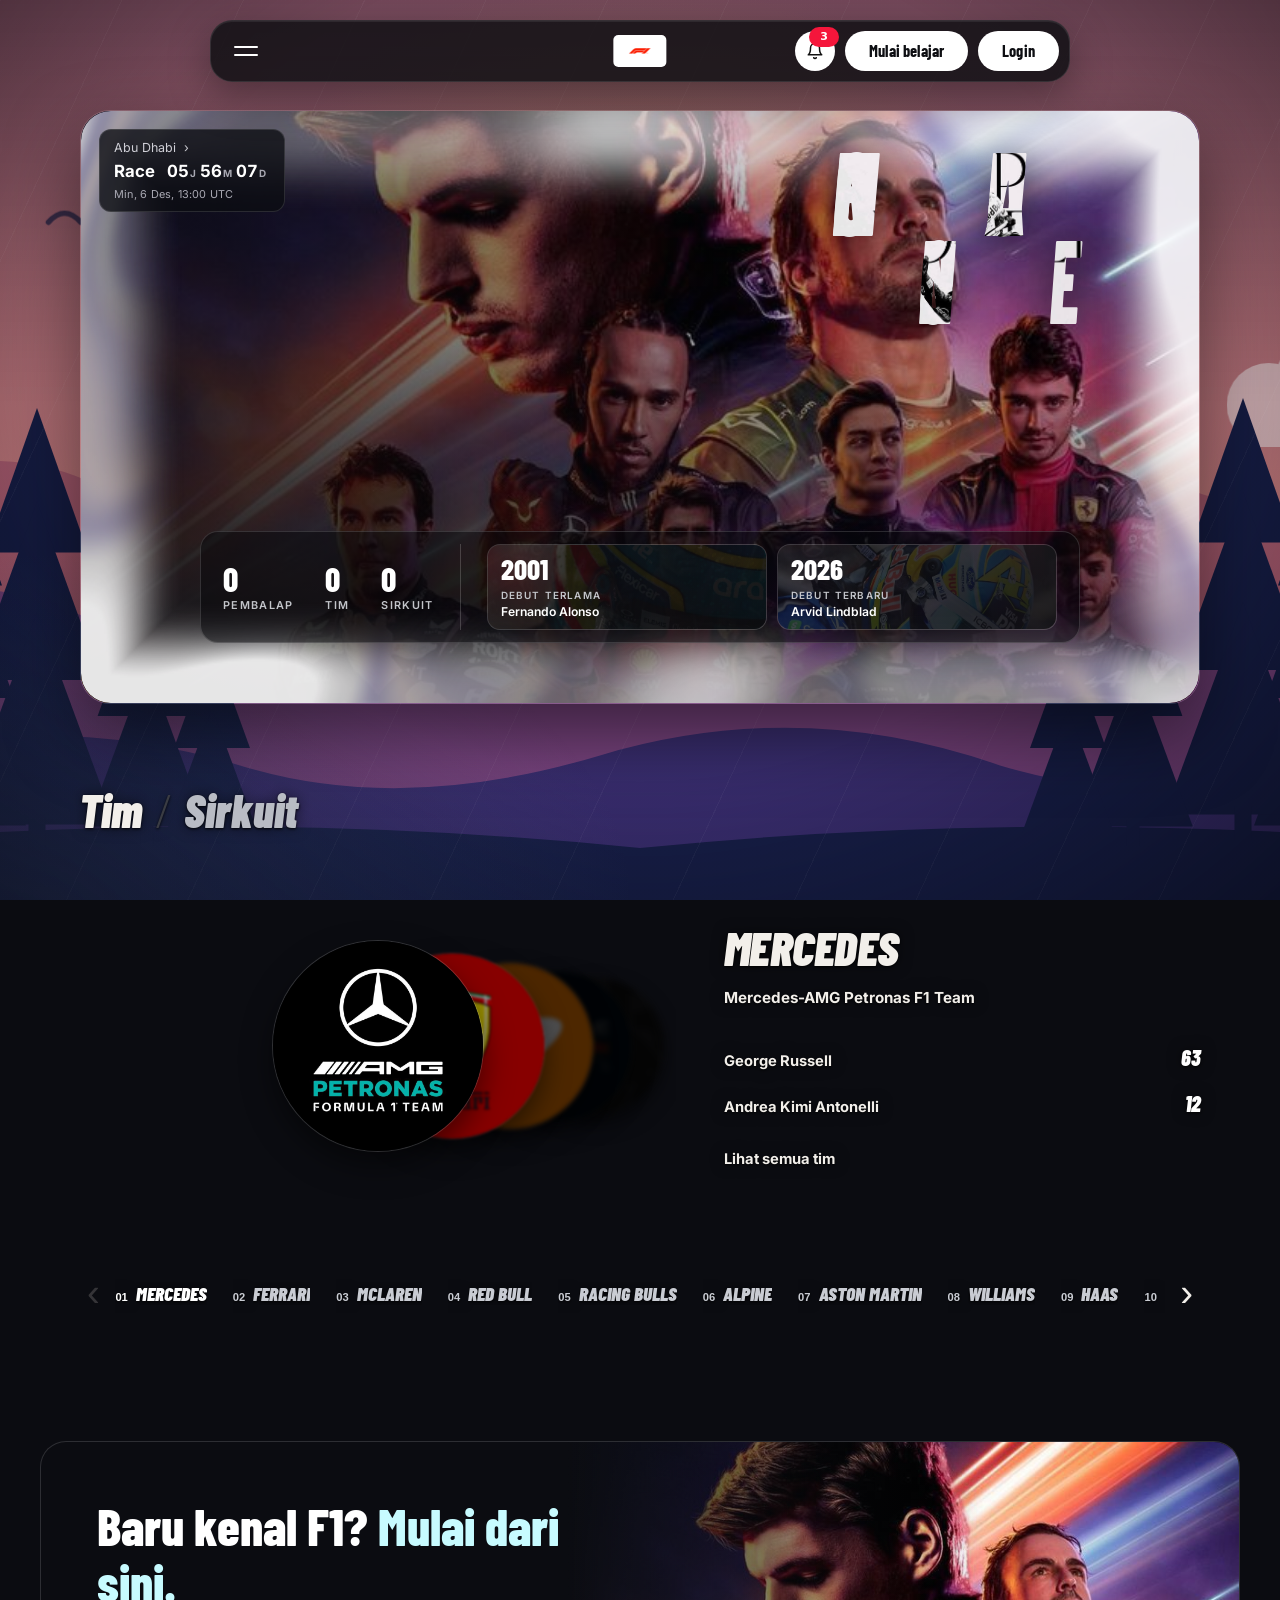
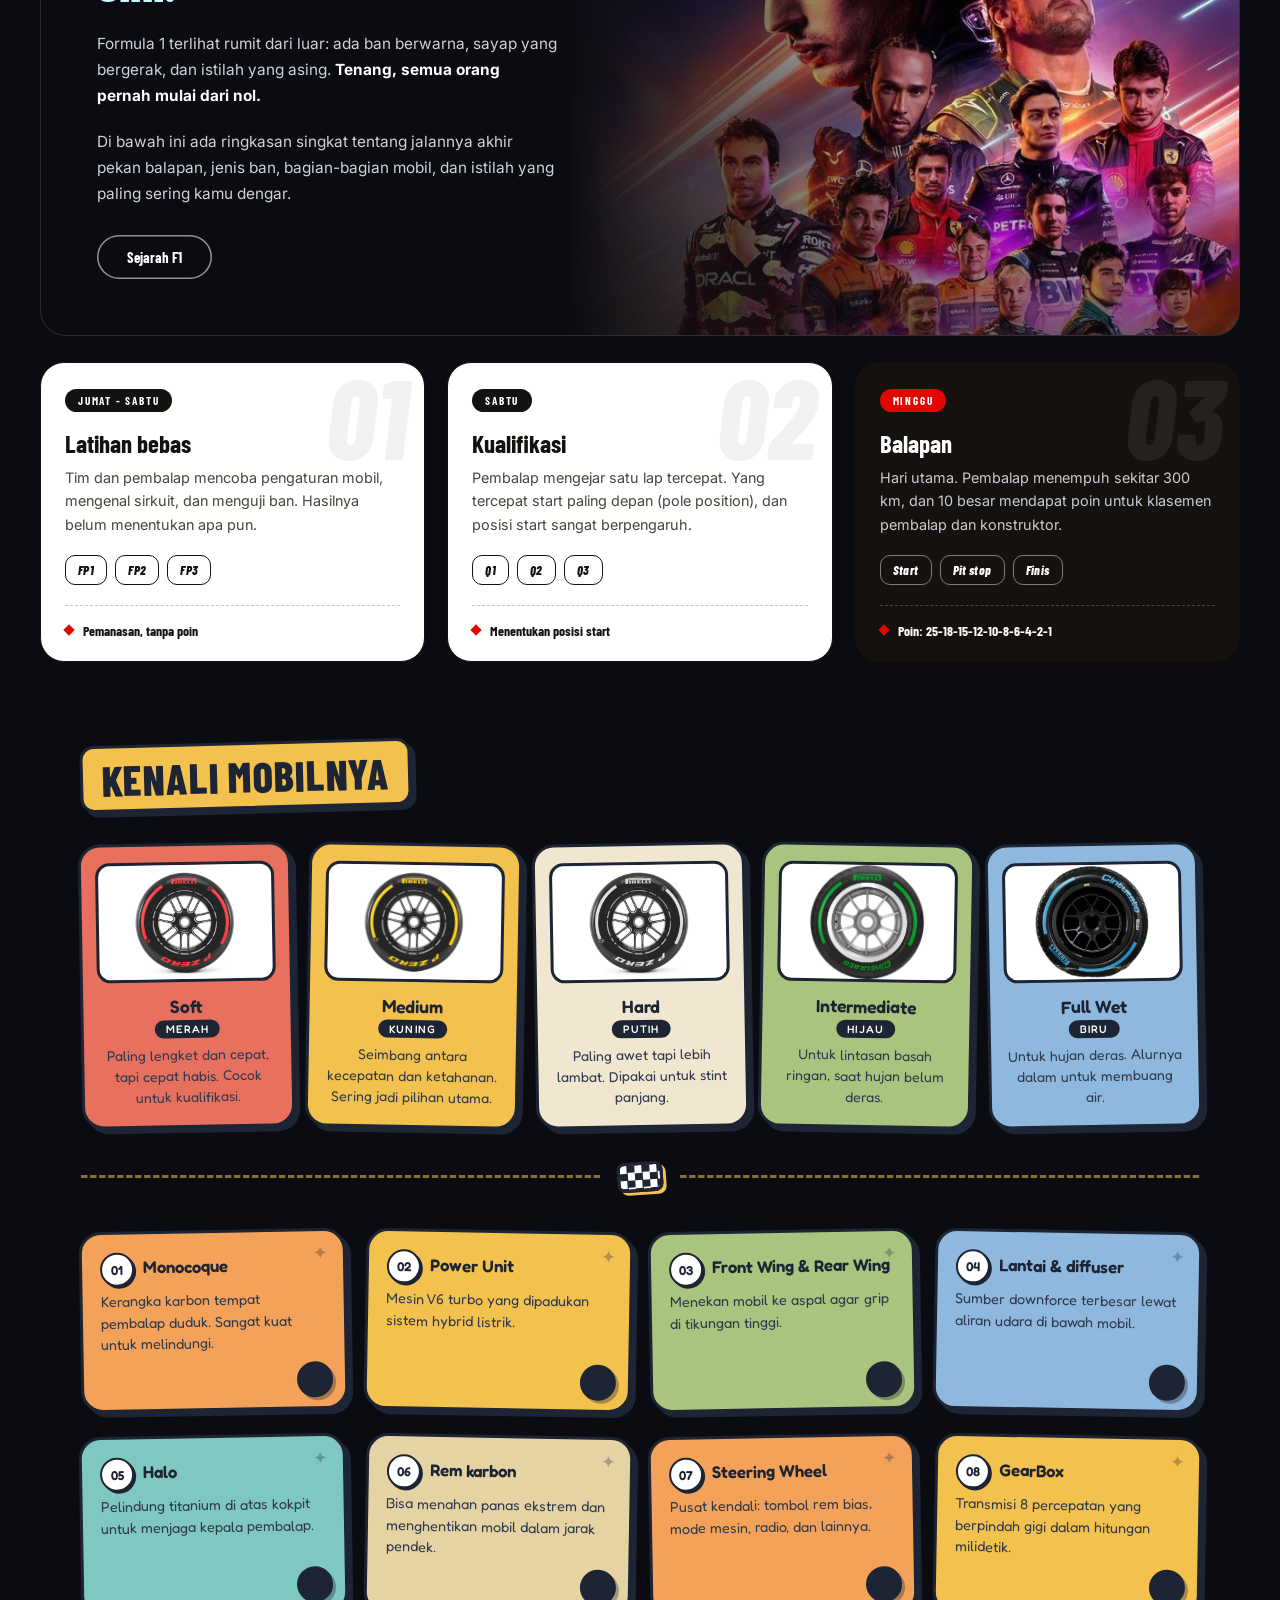
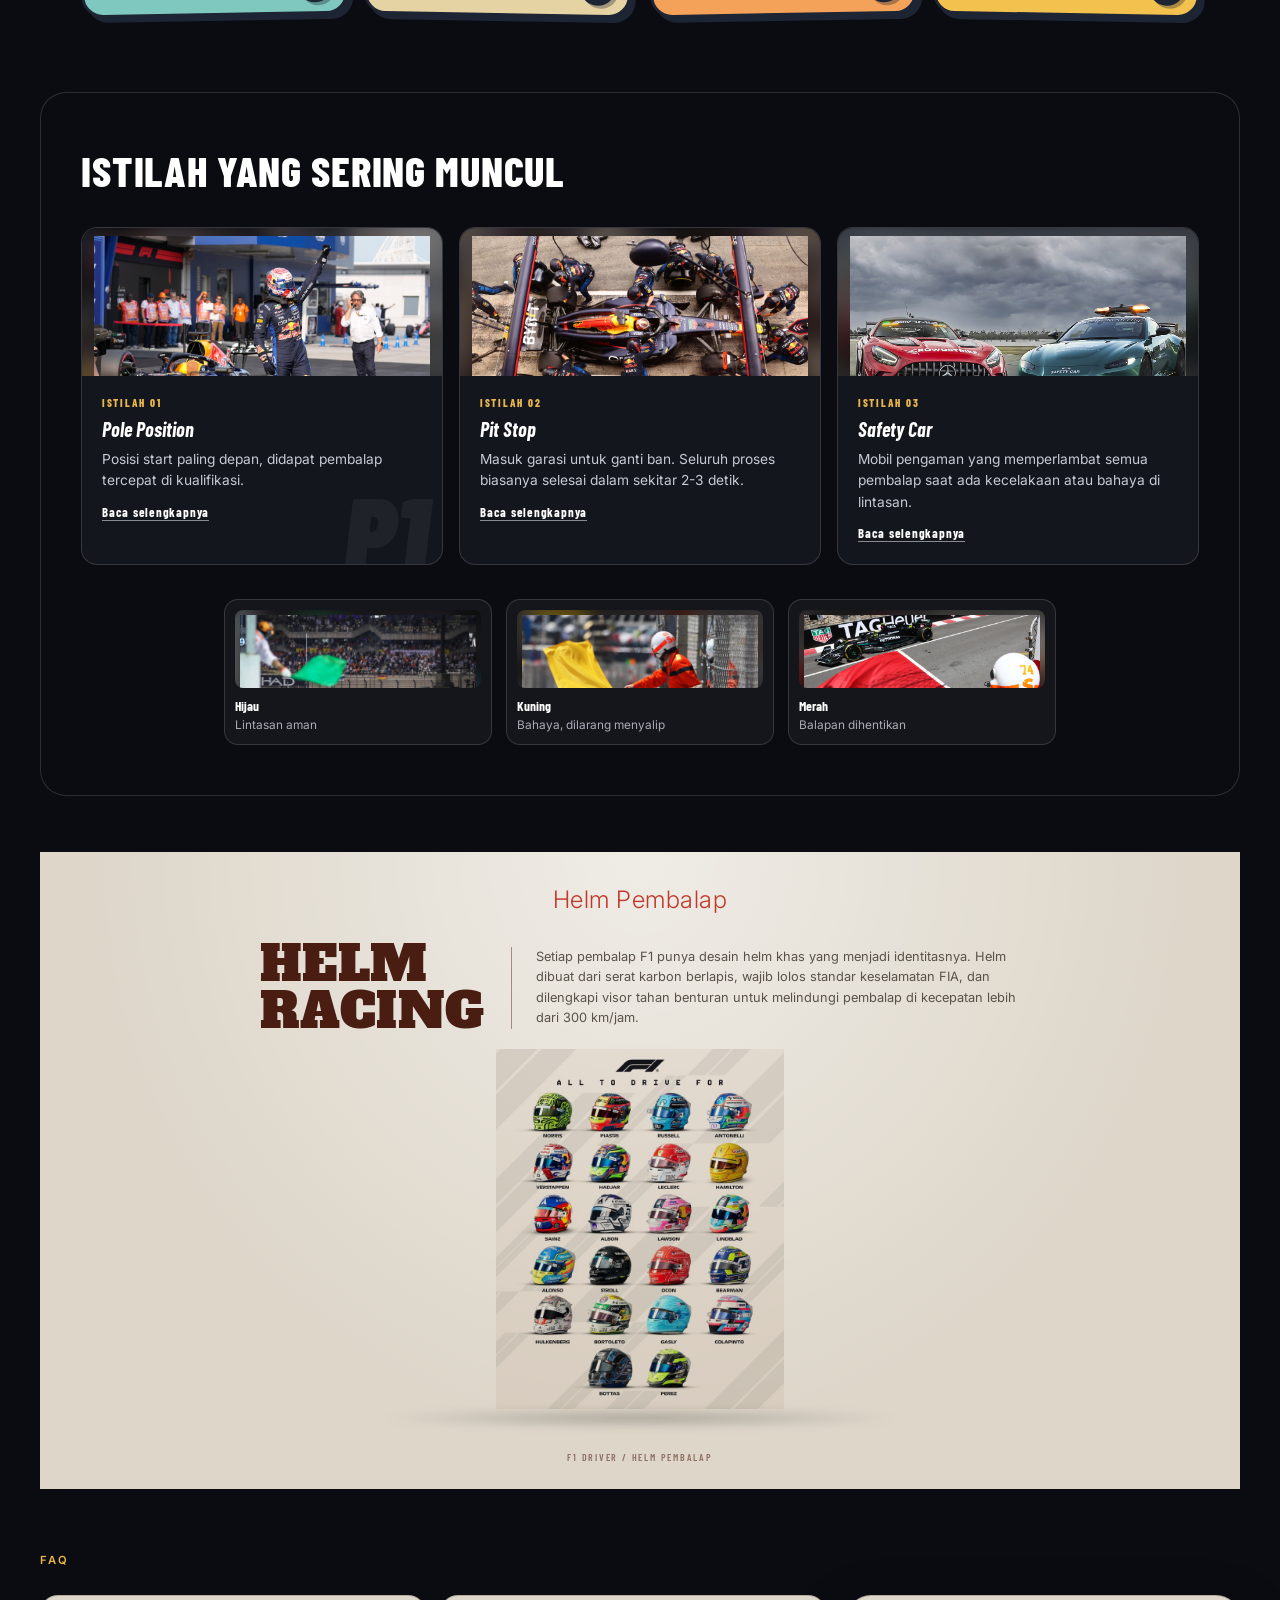
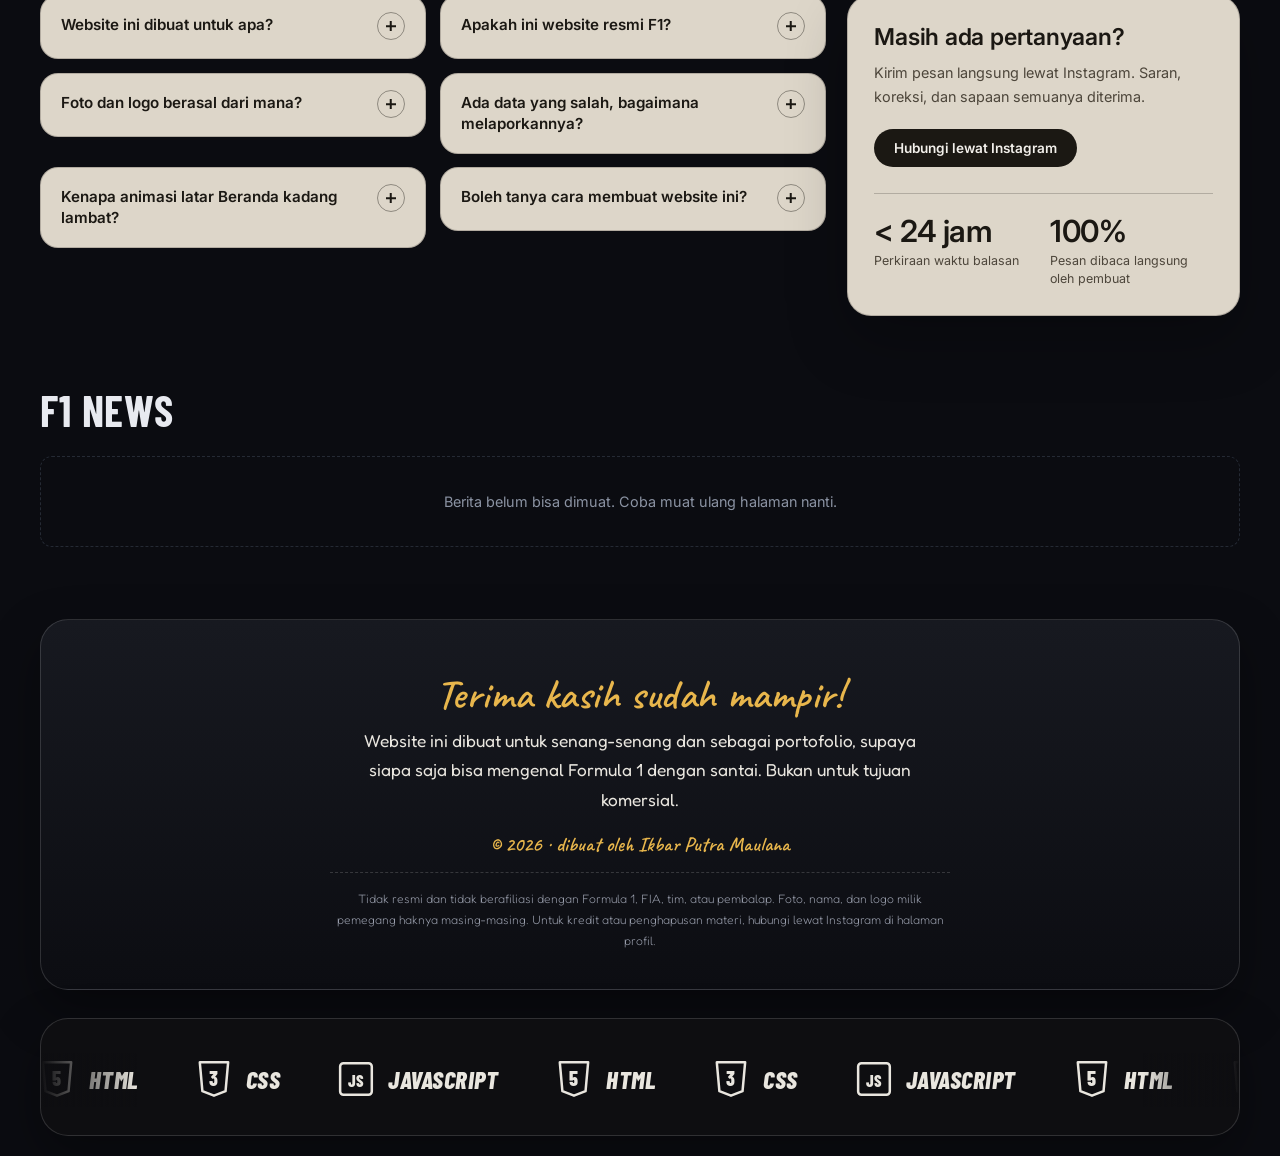
==== commit ad0435df: "Kembalikan katalog baju + login asli (hapus login demo)" ====
--- a/index.html
+++ b/index.html
@@ -17,6 +17,7 @@
     <link rel="stylesheet" href="css/components/navcards.css?v=4">
     <link rel="stylesheet" href="css/components/kartu-profil.css?v=4">
     <link rel="stylesheet" href="css/components/notif.css?v=3">
+    <link rel="stylesheet" href="css/pages/katalog.css">
 
     <style>
         html, body {
@@ -1059,7 +1060,7 @@
                     <div class="cn-right">
                         <div class="cn-search-slot"></div>
                         <button type="button" class="cn-cta">Mulai belajar</button>
-                        <button type="button" class="cn-cta cn-akun">Login</button>
+                        <button type="button" class="cn-cta cn-akun" onclick="location.href='archive/shop-admin/login.php'">Login</button>
                     </div>
                 </div>
                 <div class="cn-content" aria-hidden="true"></div>
@@ -1538,9 +1539,10 @@
     <script src="js/components/ban-popup.js"></script>
     <script src="js/pages/kuis.js"></script>
     <script src="js/pages/scenery.js"></script>
+    <script src="js/pages/katalog.js"></script>
     <script src="js/components/navcards.js?v=3"></script>
+    <script src="js/components/akun.js?v=3"></script>
     <script src="js/components/notif.js?v=3"></script>
-    <script src="js/components/akun.js"></script>
     <script src="js/components/logoloop.js"></script>
     <script src="js/components/liquid-hero.js"></script>
     <script src="js/utils/scroll-animation.js"></script>
--- a/css/components/kartu-profil.css
+++ b/css/components/kartu-profil.css
@@ -19,14 +19,3 @@
 .kp-pop .card__btn-solid:hover{background:var(--bg-color);color:var(--main-color)}
 @media(max-width:700px){.kp-pop{right:50%;transform:translateX(50%)}}
 .cn-wrap .cn-right .cn-akun{display:block!important;visibility:visible!important;opacity:1!important;pointer-events:auto!important;position:static!important;transform:none!important;width:auto!important;max-width:none!important;flex:0 0 auto}
-
-/* Panel login F1 (versi statis, tanpa server) */
-.lg-overlay{position:fixed;inset:0;z-index:99998;display:none;align-items:center;justify-content:center;background:rgba(0,0,0,.55);padding:16px;box-sizing:border-box}
-.lg-card{position:relative;width:min(100%,340px);background:#14151a;color:#f4f5f7;border:1px solid rgba(255,255,255,.12);border-radius:20px;padding:24px 22px;box-shadow:0 24px 60px rgba(0,0,0,.6);font-family:system-ui,sans-serif;box-sizing:border-box}
-.lg-card h3{margin:0 0 4px;font-size:22px}
-.lg-sub{margin:0 0 16px;font-size:13px;color:#9aa0ab}
-.lg-card label{display:block;margin-bottom:12px;font-size:13px;color:#c8ccd4}
-.lg-card input{display:block;width:100%;margin-top:6px;padding:11px 12px;border:1px solid rgba(255,255,255,.18);border-radius:10px;background:#0d0e12;color:#fff;font-size:15px;box-sizing:border-box}
-.lg-card input:focus{outline:2px solid #e10600;border-color:#e10600}
-.lg-submit{width:100%;height:44px;border:0;border-radius:999px;background:#e10600;color:#fff;font-weight:700;font-size:15px;cursor:pointer}
-.lg-close{position:absolute;top:10px;right:12px;border:0;background:none;color:#9aa0ab;font-size:24px;line-height:1;cursor:pointer}
--- a/css/pages/katalog.css
+++ b/css/pages/katalog.css
@@ -0,0 +1,303 @@
+/* ===== HALAMAN KATALOG (gaya UGMONK: bersih, putih, foto besar) ===== */
+#katalog-page { padding: 96px 0 60px; }
+/* keluar dari batas lebar 1200px bawaan web supaya katalog lebih lebar */
+#katalog-page.active {
+    width: min(1120px, 92vw);   /* samakan dengan lebar kotak hero beranda */
+    position: relative; left: 50%; transform: translateX(-50%);
+}
+#katalog-page .kt-sheet {
+    max-width: none; width: 100%; margin: 0 auto; background: #fff; color: #111;
+    border-radius: 18px; overflow: hidden; font-family: 'Inter', system-ui, sans-serif;
+    box-shadow: 0 20px 60px rgba(0,0,0,.35);
+}
+
+/* banner atas */
+.kt-hero {
+    position: relative; height: clamp(260px, 32vw, 480px); overflow: hidden;
+}
+.kt-hero-img { position: absolute; inset: 0; width: 100%; height: 100%; object-fit: cover; object-position: center 30%; display: block; }
+.kt-hero::after { content: ''; position: absolute; inset: 0; background: linear-gradient(to top, rgba(0,0,0,.42), rgba(0,0,0,0) 50%); }
+.kt-hero-cap { position: absolute; left: clamp(20px, 4vw, 48px); bottom: clamp(20px, 3.4vw, 40px); z-index: 1; color: #fff; }
+.kt-hero-cap h2 {
+    margin: 0 0 10px; font-family: 'Newsreader', Georgia, serif; font-weight: 400;
+    font-size: clamp(28px, 3.8vw, 46px); line-height: 1.05; letter-spacing: -0.015em;
+    text-shadow: 0 2px 18px rgba(0,0,0,.35);
+}
+.kt-hero-cap a {
+    display: inline-block; color: #fff; text-decoration: none; padding-bottom: 3px;
+    font: 500 11.5px 'Inter', sans-serif; letter-spacing: .18em; text-transform: uppercase;
+    border-bottom: 1px solid rgba(255,255,255,.65); transition: border-color .2s, opacity .2s;
+}
+.kt-hero-cap a:hover { border-bottom-color: #fff; opacity: .85; }
+
+/* tab kategori */
+.kt-tabs { display: flex; justify-content: center; gap: 34px; padding: 38px 0 28px; }
+.kt-tab {
+    background: none; border: 0; padding: 4px 2px; cursor: pointer;
+    font: 500 12px 'Inter', sans-serif; letter-spacing: .16em; text-transform: uppercase;
+    color: #b5b5b5; border-bottom: 1.5px solid transparent; transition: color .2s;
+}
+.kt-tab:hover { color: #555; }
+.kt-tab.on { color: #111; border-bottom-color: #111; }
+
+/* grid produk */
+.kt-grid { display: grid; grid-template-columns: repeat(auto-fill, minmax(230px, 1fr)); gap: 18px; padding: 0 clamp(14px, 4vw, 44px) 48px; }
+.kt-card { display: block; color: inherit; text-decoration: none; }
+.kt-img { aspect-ratio: 1 / 1.18; background: #f6f6f6; display: grid; place-items: center; overflow: hidden; }
+.kt-img img { width: 100%; height: 100%; object-fit: cover; object-position: center 20%; transition: transform .35s ease; }
+.kt-card:hover .kt-img img, .kt-card:hover .kt-fallback { transform: scale(1.04); }
+.kt-fallback { width: 70%; transition: transform .35s ease; filter: drop-shadow(0 6px 8px rgba(0,0,0,.12)); }
+.kt-fallback svg { width: 100%; display: block; }
+.kt-name { margin: 12px 0 3px; font: 500 13.5px/1.35 'Inter', sans-serif; letter-spacing: -0.005em; color: #161616; }
+.kt-color { color: #a8a8a8; font-weight: 400; }
+.kt-price { margin: 0; font: 400 13px 'Inter', sans-serif; font-variant-numeric: tabular-nums; color: #6b6b6b; }
+.kt-empty { grid-column: 1 / -1; text-align: center; color: #999; padding: 40px 0; }
+
+@media (max-width: 640px) { .kt-grid { grid-template-columns: repeat(2, 1fr); gap: 12px; } #katalog-page { padding-top: 84px; } }
+
+
+/* ===== HEADER: nama toko + kolom cari + keranjang (pojok kanan) ===== */
+.kt-bar { display: flex; align-items: center; justify-content: space-between; gap: 20px; padding: 16px clamp(16px, 4vw, 44px); background: #fff; border-bottom: 1px solid #eee; }
+.kt-brand { font: 500 24px 'Newsreader', Georgia, serif; letter-spacing: -0.01em; color: #111; }
+.kt-bar-right { display: flex; align-items: center; gap: 18px; margin-left: auto; }
+.kt-search { display: flex; align-items: stretch; width: min(400px, 46vw); height: 42px; border: 1px solid #8d8d8d; border-radius: 999px; overflow: hidden; background: #fff; }
+.kt-search select { border: 0; border-right: 1px solid #8d8d8d; background: transparent; padding: 0 12px 0 16px; font: 400 13px 'Inter', sans-serif; color: #666; outline: none; cursor: pointer; max-width: 108px; }
+.kt-search input { flex: 1; min-width: 0; border: 0; outline: none; padding: 0 12px; font: 400 14px 'Inter', sans-serif; color: #111; background: transparent; }
+.kt-search input::placeholder { color: #aaa; }
+.kt-search button { border: 0; background: transparent; padding: 0 16px 0 6px; color: #555; cursor: pointer; display: grid; place-items: center; }
+.kt-search button svg { width: 20px; height: 20px; }
+.kt-search:focus-within { border-color: #111; }
+
+.kt-cart { position: relative; display: flex; align-items: center; gap: 8px; border: 0; background: transparent; padding: 4px; cursor: pointer; color: #333; font: 400 13px 'Inter', sans-serif; }
+.kt-cart > svg { width: 28px; height: 28px; }
+.kt-cart-total { color: #777; white-space: nowrap; font-variant-numeric: tabular-nums; }
+.kt-badge { position: absolute; top: -4px; left: 20px; min-width: 18px; height: 18px; padding: 0 5px; box-sizing: border-box; border-radius: 9px; background: #c0392b; color: #fff; font: 600 10.5px/18px 'Inter', sans-serif; text-align: center; }
+.kt-badge[hidden] { display: none; }
+.kt-cart.bump > svg { animation: ktBump .45s ease; }
+@keyframes ktBump { 30% { transform: scale(1.25) rotate(-8deg); } 60% { transform: scale(.95); } }
+
+/* tombol tambah ke keranjang di kartu */
+.kt-add { display: inline-flex; align-items: center; gap: 8px; margin-top: 12px; padding: 8px 14px; border: 1px solid #bdbdbd; border-radius: 8px; background: #fff; color: #333; font: 500 12.5px 'Inter', sans-serif; cursor: pointer; transition: background .2s, color .2s, border-color .2s; }
+.kt-add svg { width: 17px; height: 17px; }
+.kt-add:hover { background: #111; border-color: #111; color: #fff; }
+
+/* ===== HALAMAN KERANJANG ===== */
+.kt-shop[hidden], .kt-cartview[hidden] { display: none; }
+.kt-cart-banner { padding: 44px 16px 38px; text-align: center; background: #d9d9d9; color: #666; }
+.kt-cart-banner h2 { margin: 0 0 10px; font: 400 clamp(28px, 3.4vw, 40px) 'Newsreader', Georgia, serif; letter-spacing: -0.01em; }
+.kt-cart-banner p { margin: 0; font: 400 15px 'Inter', sans-serif; }
+.kt-cart-banner a { color: inherit; text-decoration: none; }
+.kt-cart-banner a:hover { text-decoration: underline; }
+.kt-cart-body { display: grid; grid-template-columns: 1fr 290px; gap: 40px; align-items: start; padding: 40px clamp(16px, 4vw, 44px) 56px; }
+.kt-cart-list { display: flex; flex-direction: column; }
+.kt-row { display: grid; grid-template-columns: 68px minmax(120px, 1fr) 90px 150px 100px auto; gap: 16px; align-items: center; padding: 16px 0; border-bottom: 1px solid #e3e3e3; font: 400 14px 'Inter', sans-serif; color: #555; }
+.kt-row:first-child { padding-top: 0; }
+.kt-row-img { width: 68px; height: 68px; border-radius: 10px; overflow: hidden; background: #f0f0f0; display: grid; place-items: center; }
+.kt-row-img img { width: 100%; height: 100%; object-fit: cover; object-position: center 20%; }
+.kt-row-img .kt-fallback { width: 70%; }
+.kt-row-name { color: #222; line-height: 1.35; }
+.kt-row-name small { display: block; color: #999; font-size: 12px; margin-top: 2px; }
+.kt-row-sub { color: #222; font-weight: 500; text-align: right; font-variant-numeric: tabular-nums; }
+.kt-step { display: flex; align-items: center; justify-content: space-between; height: 38px; padding: 0 10px; border: 1px solid #8d8d8d; border-radius: 6px; color: #555; }
+.kt-step em { font-style: normal; font-size: 13px; }
+.kt-step span { min-width: 16px; text-align: center; color: #222; font-variant-numeric: tabular-nums; }
+.kt-step button { border: 0; background: transparent; width: 22px; height: 26px; font-size: 20px; line-height: 1; color: #444; cursor: pointer; }
+.kt-step button:hover { color: #000; }
+.kt-cancel { padding: 6px 14px; border: 1px solid #8d8d8d; border-radius: 999px; background: #fff; color: #555; font: 400 12px 'Inter', sans-serif; cursor: pointer; }
+.kt-cancel:hover { background: #111; border-color: #111; color: #fff; }
+.kt-back { display: inline-block; margin-top: 28px; color: #555; font: 400 14px 'Inter', sans-serif; text-decoration: underline; }
+.kt-cart-empty { padding: 56px 0; text-align: center; color: #888; font: 400 15px 'Inter', sans-serif; }
+.kt-btn-line { margin-top: 6px; padding: 10px 24px; border: 1px solid #8d8d8d; border-radius: 999px; background: #fff; color: #333; font: 500 13px 'Inter', sans-serif; cursor: pointer; }
+.kt-btn-line:hover { background: #111; border-color: #111; color: #fff; }
+
+.kt-sum { padding: 22px 22px 24px; border: 1px solid #8d8d8d; border-radius: 6px; font-family: 'Inter', sans-serif; }
+.kt-sum[hidden] { display: none; }
+.kt-sum p { margin: 0; }
+.kt-sum-title { padding-bottom: 12px; border-bottom: 1px solid #e3e3e3; font-size: 17px; color: #555; }
+.kt-sum-note { margin-top: 12px !important; font-size: 12.5px; line-height: 1.5; color: #777; }
+.kt-sum-label { margin-top: 26px !important; text-align: right; font-size: 13px; color: #666; }
+.kt-sum-total { margin-top: 6px !important; padding-top: 10px; border-top: 1px solid #e3e3e3; text-align: right; font-size: 21px; font-weight: 600; color: #555; font-variant-numeric: tabular-nums; }
+.kt-checkout { width: 100%; margin-top: 22px; padding: 13px; border: 0; border-radius: 6px; background: #6f6f6f; color: #fff; font: 500 15px 'Inter', sans-serif; cursor: pointer; transition: background .2s; }
+.kt-checkout:hover { background: #111; }
+
+/* pemberitahuan kecil saat menambah barang */
+.kt-toast { position: fixed; left: 50%; bottom: 28px; z-index: 50; transform: translate(-50%, 16px); padding: 11px 20px; border-radius: 999px; background: #111; color: #fff; font: 500 13px 'Inter', sans-serif; opacity: 0; pointer-events: none; transition: opacity .25s, transform .25s; }
+.kt-toast.on { opacity: 1; transform: translate(-50%, 0); }
+
+@media (max-width: 900px) {
+    .kt-cart-body { grid-template-columns: 1fr; }
+    .kt-row { grid-template-columns: 56px 1fr auto; grid-template-areas: 'img name sub' 'img unit step' 'img . cancel'; row-gap: 8px; }
+    .kt-row-img { grid-area: img; width: 56px; height: 56px; }
+    .kt-row-name { grid-area: name; } .kt-row-unit { grid-area: unit; } .kt-step { grid-area: step; width: 140px; }
+    .kt-row-sub { grid-area: sub; } .kt-cancel { grid-area: cancel; justify-self: end; }
+}
+@media (max-width: 640px) {
+    .kt-bar { flex-wrap: wrap; gap: 12px; }
+    .kt-bar-right { width: 100%; margin-left: 0; justify-content: space-between; gap: 10px; }
+    .kt-search { flex: 1; width: auto; }
+    .kt-search select { max-width: 84px; padding-left: 12px; }
+    .kt-cart-total { display: none; }
+}
+
+/* ===== CHECKOUT (gaya Shopify, bahasa Indonesia) ===== */
+.kt-coview[hidden] { display: none; }
+.kt-sheet.co .kt-bar { display: none; }
+.kt-coview { --ac: #c4623a; --gr: #14402f; --ln: #dcd6cd; font-family: 'Inter', sans-serif; color: #333; }
+.kt-co { display: grid; grid-template-columns: minmax(0, 1.18fr) minmax(0, 1fr); min-height: 640px; }
+.kt-co-left { background: #fcf9f6; padding: 44px clamp(16px, 4vw, 56px) 36px; }
+.kt-co-right { background: #f5f0ea; border-left: 1px solid var(--ln); padding: 44px clamp(16px, 4vw, 56px) 36px; }
+.kt-co-left .kt-co-inner { max-width: 560px; margin-left: auto; }
+.kt-co-right .kt-co-inner { max-width: 440px; }
+.kt-co-brand { font: 500 40px/1 'Newsreader', Georgia, serif; font-style: italic; letter-spacing: -0.02em; color: var(--gr); margin-bottom: 14px; }
+.kt-crumb { display: flex; align-items: center; gap: 8px; margin-bottom: 26px; font-size: 12.5px; }
+.kt-crumb a { color: var(--ac); text-decoration: none; }
+.kt-crumb a:hover { text-decoration: underline; }
+.kt-crumb i { font-style: normal; color: #999; }
+.kt-crumb b { font-weight: 500; color: #222; }
+
+.kt-co-h { margin: 30px 0 12px; }
+.kt-co-h:first-child { margin-top: 0; }
+.kt-co-h h3 { margin: 0; font: 500 19px 'Inter', sans-serif; color: #222; }
+.kt-co-h p { margin: 4px 0 0; font-size: 13.5px; color: #707070; }
+.kt-co-form > .kt-f { margin-bottom: 12px; }
+
+.kt-frow { display: grid; gap: 12px; margin-bottom: 12px; }
+.kt-frow.c2 { grid-template-columns: 1fr 1fr; }
+.kt-frow.c3 { grid-template-columns: 1.2fr 1.2fr .8fr; }
+
+.kt-f { position: relative; display: block; }
+.kt-f input, .kt-f select { width: 100%; height: 50px; box-sizing: border-box; padding: 19px 12px 4px; border: 1px solid var(--ln); border-radius: 6px; background: #fff; font: 400 14px 'Inter', sans-serif; color: #222; outline: none; appearance: none; -webkit-appearance: none; }
+.kt-f select { padding-right: 30px; background-image: linear-gradient(45deg, transparent 50%, #777 50%), linear-gradient(135deg, #777 50%, transparent 50%); background-position: calc(100% - 17px) 22px, calc(100% - 12px) 22px; background-size: 5px 5px; background-repeat: no-repeat; }
+.kt-f > span { position: absolute; left: 13px; top: 16px; max-width: calc(100% - 26px); overflow: hidden; text-overflow: ellipsis; white-space: nowrap; font-size: 14px; color: #707070; pointer-events: none; transition: top .15s, font-size .15s; }
+.kt-f input:focus + span, .kt-f input:not(:placeholder-shown) + span, .kt-f.sel > span { top: 7px; font-size: 11px; }
+.kt-f input:focus, .kt-f select:focus { border-color: var(--ac); box-shadow: 0 0 0 1px var(--ac); }
+.kt-f.bad input, .kt-f.bad select { border-color: #c0392b; box-shadow: 0 0 0 1px #c0392b; }
+.kt-err { display: block; min-height: 0; margin-top: 4px; color: #c0392b; font-size: 12px; }
+.kt-err:empty { display: none; }
+
+.kt-check { display: flex; align-items: center; gap: 10px; margin: 6px 0 0; font-size: 14px; cursor: pointer; }
+.kt-check input { width: 18px; height: 18px; accent-color: var(--ac); }
+
+.kt-box { border: 1px solid var(--ln); border-radius: 6px; background: #fff; overflow: hidden; }
+.kt-opt { display: flex; align-items: center; gap: 12px; padding: 15px 16px; font-size: 14px; cursor: pointer; }
+.kt-box > .kt-opt + .kt-opt, .kt-box > .kt-pay + .kt-pay { border-top: 1px solid var(--ln); }
+.kt-opt input[type=radio] { appearance: none; -webkit-appearance: none; flex: none; width: 18px; height: 18px; margin: 0; border: 1px solid #b9b3aa; border-radius: 50%; background: #fff; cursor: pointer; }
+.kt-opt input[type=radio]:checked { border: 5px solid var(--ac); }
+.kt-opt-t { flex: 1; }
+.kt-opt-t small { display: block; margin-top: 2px; color: #8a8a8a; font-size: 12px; }
+.kt-opt-p { font-weight: 500; font-size: 14px; }
+.kt-chips { display: flex; gap: 6px; }
+.kt-chips i { padding: 3px 8px; border: 1px solid var(--ln); border-radius: 4px; font: 600 10.5px 'Inter', sans-serif; font-style: normal; color: #555; background: #fff; }
+.kt-pay-det { display: none; padding: 14px 16px 18px 46px; background: #f7f3ee; border-top: 1px solid var(--ln); font-size: 13.5px; line-height: 1.55; color: #666; }
+.kt-pay.open .kt-pay-det { display: block; }
+.kt-pay-det p { margin: 0 0 8px; }
+.kt-pay-det p:last-child { margin-bottom: 0; }
+.kt-bank { display: flex; gap: 10px; padding: 8px 12px; background: #fff; border: 1px solid var(--ln); border-radius: 6px; }
+.kt-bank b { min-width: 58px; color: #222; }
+
+.kt-co-act { display: flex; align-items: center; justify-content: space-between; gap: 16px; margin-top: 28px; padding-bottom: 28px; }
+.kt-co-act a { color: var(--ac); text-decoration: none; font-size: 14px; }
+.kt-co-act a:hover { text-decoration: underline; }
+.kt-pay-now { display: inline-block; padding: 18px 28px; border: 0; border-radius: 6px; background: var(--gr); color: #fff; font: 500 15px 'Inter', sans-serif; text-decoration: none; cursor: pointer; transition: background .2s; }
+.kt-pay-now:hover { background: #0c2a1e; }
+.kt-co-foot { display: flex; gap: 18px; flex-wrap: wrap; padding-top: 18px; border-top: 1px solid var(--ln); font-size: 12.5px; color: var(--ac); }
+
+/* ringkasan pesanan (kanan) */
+.kt-co-items { display: flex; flex-direction: column; gap: 14px; margin-bottom: 22px; }
+.kt-co-item { display: grid; grid-template-columns: 62px 1fr auto; gap: 14px; align-items: center; }
+.kt-co-th { position: relative; width: 62px; height: 62px; border: 1px solid var(--ln); border-radius: 8px; background: #fff; }
+.kt-co-th img { width: 100%; height: 100%; object-fit: cover; object-position: center 20%; border-radius: 7px; display: block; }
+.kt-co-th .kt-fallback { width: 70%; margin: 8px auto 0; }
+.kt-co-th b { position: absolute; top: -8px; right: -8px; min-width: 20px; height: 20px; padding: 0 5px; box-sizing: border-box; border-radius: 10px; background: rgba(90,90,90,.92); color: #fff; font: 500 11px/20px 'Inter', sans-serif; text-align: center; }
+.kt-co-nm { font-size: 14px; color: #222; line-height: 1.35; }
+.kt-co-nm small { display: block; margin-top: 2px; color: #8a8a8a; font-size: 12px; }
+.kt-co-pr { font-size: 14px; color: #333; font-variant-numeric: tabular-nums; }
+.kt-disc { display: flex; gap: 12px; padding-top: 22px; border-top: 1px solid var(--ln); }
+.kt-disc input { flex: 1; min-width: 0; height: 48px; padding: 0 12px; border: 1px solid var(--ln); border-radius: 6px; background: #fff; font: 400 14px 'Inter', sans-serif; outline: none; }
+.kt-disc input:focus { border-color: var(--ac); box-shadow: 0 0 0 1px var(--ac); }
+.kt-disc button { padding: 0 22px; border: 0; border-radius: 6px; background: var(--gr); color: #fff; font: 500 14px 'Inter', sans-serif; cursor: pointer; }
+.kt-disc button:disabled { background: #cfcac3; color: #fff; cursor: not-allowed; }
+.kt-disc-msg { display: block; min-height: 18px; margin: 8px 0 0; font-size: 12.5px; }
+.kt-disc-msg.ok { color: #1f7a4d; } .kt-disc-msg.bad { color: #c0392b; }
+.kt-co-tot { margin-top: 12px; padding-top: 18px; border-top: 1px solid var(--ln); }
+.kt-co-tot p { display: flex; justify-content: space-between; align-items: baseline; margin: 0 0 10px; font-size: 14px; color: #555; }
+.kt-co-tot p[hidden] { display: none; }
+.kt-co-tot b { font-weight: 500; color: #222; font-variant-numeric: tabular-nums; }
+.kt-co-tot .grand { margin-top: 18px; padding-top: 18px; border-top: 1px solid var(--ln); font-size: 17px; color: #222; }
+.kt-co-tot .amt { display: flex; align-items: baseline; gap: 8px; }
+.kt-co-tot .amt small { font-size: 12px; color: #777; letter-spacing: .04em; }
+.kt-co-tot .amt strong { font: 500 26px 'Inter', sans-serif; letter-spacing: -0.02em; font-variant-numeric: tabular-nums; }
+
+/* halaman pesanan selesai */
+.kt-done { max-width: 520px; margin: 0 auto; padding: 64px 20px 72px; text-align: center; }
+.kt-done-ic { width: 58px; height: 58px; margin: 0 auto 18px; border-radius: 50%; background: var(--gr); color: #fff; font-size: 28px; line-height: 58px; }
+.kt-done h2 { margin: 0 0 6px; font: 400 36px 'Newsreader', Georgia, serif; letter-spacing: -0.01em; color: #222; }
+.kt-done-no { margin: 0 0 26px; color: #777; font-size: 14px; }
+.kt-done-list { margin-bottom: 22px; padding: 18px 20px; border: 1px solid var(--ln); border-radius: 8px; background: #fcf9f6; text-align: left; }
+.kt-done-list p { display: flex; justify-content: space-between; gap: 14px; margin: 0 0 9px; font-size: 14px; color: #555; }
+.kt-done-list b { font-weight: 500; color: #222; }
+.kt-done-list .grand { margin: 12px 0 0; padding-top: 12px; border-top: 1px solid var(--ln); font-size: 15px; color: #222; }
+.kt-done-note { margin: 0 0 20px; font-size: 13.5px; line-height: 1.6; color: #707070; }
+.kt-done .kt-pay-now { margin-bottom: 14px; }
+.kt-done .kt-btn-line { display: block; margin: 0 auto; }
+
+@media (max-width: 900px) {
+    .kt-co { grid-template-columns: 1fr; }
+    .kt-co-right { order: -1; border-left: 0; border-bottom: 1px solid var(--ln); }
+    .kt-co-left .kt-co-inner, .kt-co-right .kt-co-inner { max-width: none; }
+    .kt-frow.c3 { grid-template-columns: 1fr 1fr; }
+    .kt-frow.c3 > :last-child { grid-column: 1 / -1; }
+}
+@media (max-width: 520px) {
+    .kt-frow.c2 { grid-template-columns: 1fr; }
+    .kt-co-act { flex-direction: column-reverse; align-items: stretch; text-align: center; }
+    .kt-pay-det { padding-left: 16px; }
+}
+
+/* alamat tersimpan & QRIS */
+.kt-saved { margin-bottom: 12px; }
+.kt-saved[hidden], .kt-del-addr[hidden] { display: none; }
+.kt-del-addr { margin-top: 6px; padding: 0; border: 0; background: none; color: var(--ac); font: 400 12.5px 'Inter', sans-serif; cursor: pointer; text-decoration: underline; }
+.kt-qris { margin-bottom: 22px; padding: 22px 20px 20px; border: 1px solid var(--ln); border-radius: 8px; background: #fff; }
+.kt-qris h3 { margin: 0 0 14px; font: 500 16px 'Inter', sans-serif; color: #222; }
+.kt-qr { display: inline-block; padding: 8px; border: 1px solid var(--ln); border-radius: 8px; background: #fff; line-height: 0; }
+.kt-qr svg, .kt-qr img { width: min(240px, 70vw); height: auto; display: block; }
+.kt-qris-amt { margin: 14px 0 6px; font: 600 24px 'Inter', sans-serif; letter-spacing: -0.02em; color: #222; font-variant-numeric: tabular-nums; }
+.kt-qris .kt-done-note { margin: 0; }
+
+/* ===== RIWAYAT PEMBELIAN ===== */
+.kt-histview[hidden] { display: none; }
+.kt-histbtn { display: flex; align-items: center; gap: 7px; border: 0; background: transparent; padding: 4px; cursor: pointer; color: #333; font: 400 13px 'Inter', sans-serif; }
+.kt-histbtn svg { width: 25px; height: 25px; }
+.kt-histbtn:hover, .kt-cart:hover { color: #000; }
+.kt-hist-body { max-width: 860px; margin: 0 auto; padding: 32px clamp(16px, 4vw, 44px) 56px; }
+.kt-hist-clear { display: block; margin: 0 0 16px auto; padding: 0; border: 0; background: none; color: #888; font: 400 12.5px 'Inter', sans-serif; text-decoration: underline; cursor: pointer; }
+.kt-hist-clear[hidden] { display: none; }
+.kt-hist-clear:hover { color: #c0392b; }
+.kt-hist-list { display: flex; flex-direction: column; gap: 18px; }
+.kt-order { padding: 20px 22px; border: 1px solid #dcdcdc; border-radius: 10px; background: #fff; font-family: 'Inter', sans-serif; }
+.kt-order-head { display: flex; justify-content: space-between; align-items: baseline; gap: 12px; padding-bottom: 12px; border-bottom: 1px solid #ececec; }
+.kt-order-head b { font-size: 15px; color: #222; letter-spacing: .02em; }
+.kt-order-head span { font-size: 12.5px; color: #888; }
+.kt-order-items { padding: 14px 0 4px; }
+.kt-order-items p { display: flex; justify-content: space-between; gap: 14px; margin: 0 0 8px; font-size: 14px; color: #555; }
+.kt-order-items b { font-weight: 500; color: #222; font-variant-numeric: tabular-nums; }
+.kt-order-meta { margin: 6px 0 0; font-size: 12.5px; line-height: 1.55; color: #888; }
+.kt-order-foot { display: flex; justify-content: space-between; align-items: center; gap: 14px; flex-wrap: wrap; margin-top: 16px; padding-top: 14px; border-top: 1px solid #ececec; }
+.kt-order-total { margin: 0; display: flex; align-items: baseline; gap: 10px; }
+.kt-order-total small { font-size: 12.5px; color: #888; }
+.kt-order-total b { font-size: 19px; font-weight: 600; color: #222; font-variant-numeric: tabular-nums; }
+.kt-order-acts { display: flex; gap: 8px; flex-wrap: wrap; }
+.kt-order-acts .kt-btn-line { margin: 0; padding: 8px 16px; font-size: 12.5px; }
+.kt-order-acts .kt-cancel { padding: 8px 16px; font-size: 12.5px; }
+.kt-done-btns { display: flex; justify-content: center; gap: 10px; flex-wrap: wrap; }
+.kt-done .kt-done-btns .kt-btn-line { display: inline-block; margin: 0; }
+
+/* keranjang kosong: di tengah */
+.kt-cart-body.empty { grid-template-columns: 1fr; }
+.kt-cart-body.empty .kt-cart-left { max-width: 520px; margin: 0 auto; width: 100%; text-align: center; }
+
+@media (max-width: 640px) {
+    .kt-histbtn span { display: none; }
+    .kt-order-foot { flex-direction: column; align-items: flex-start; }
+}
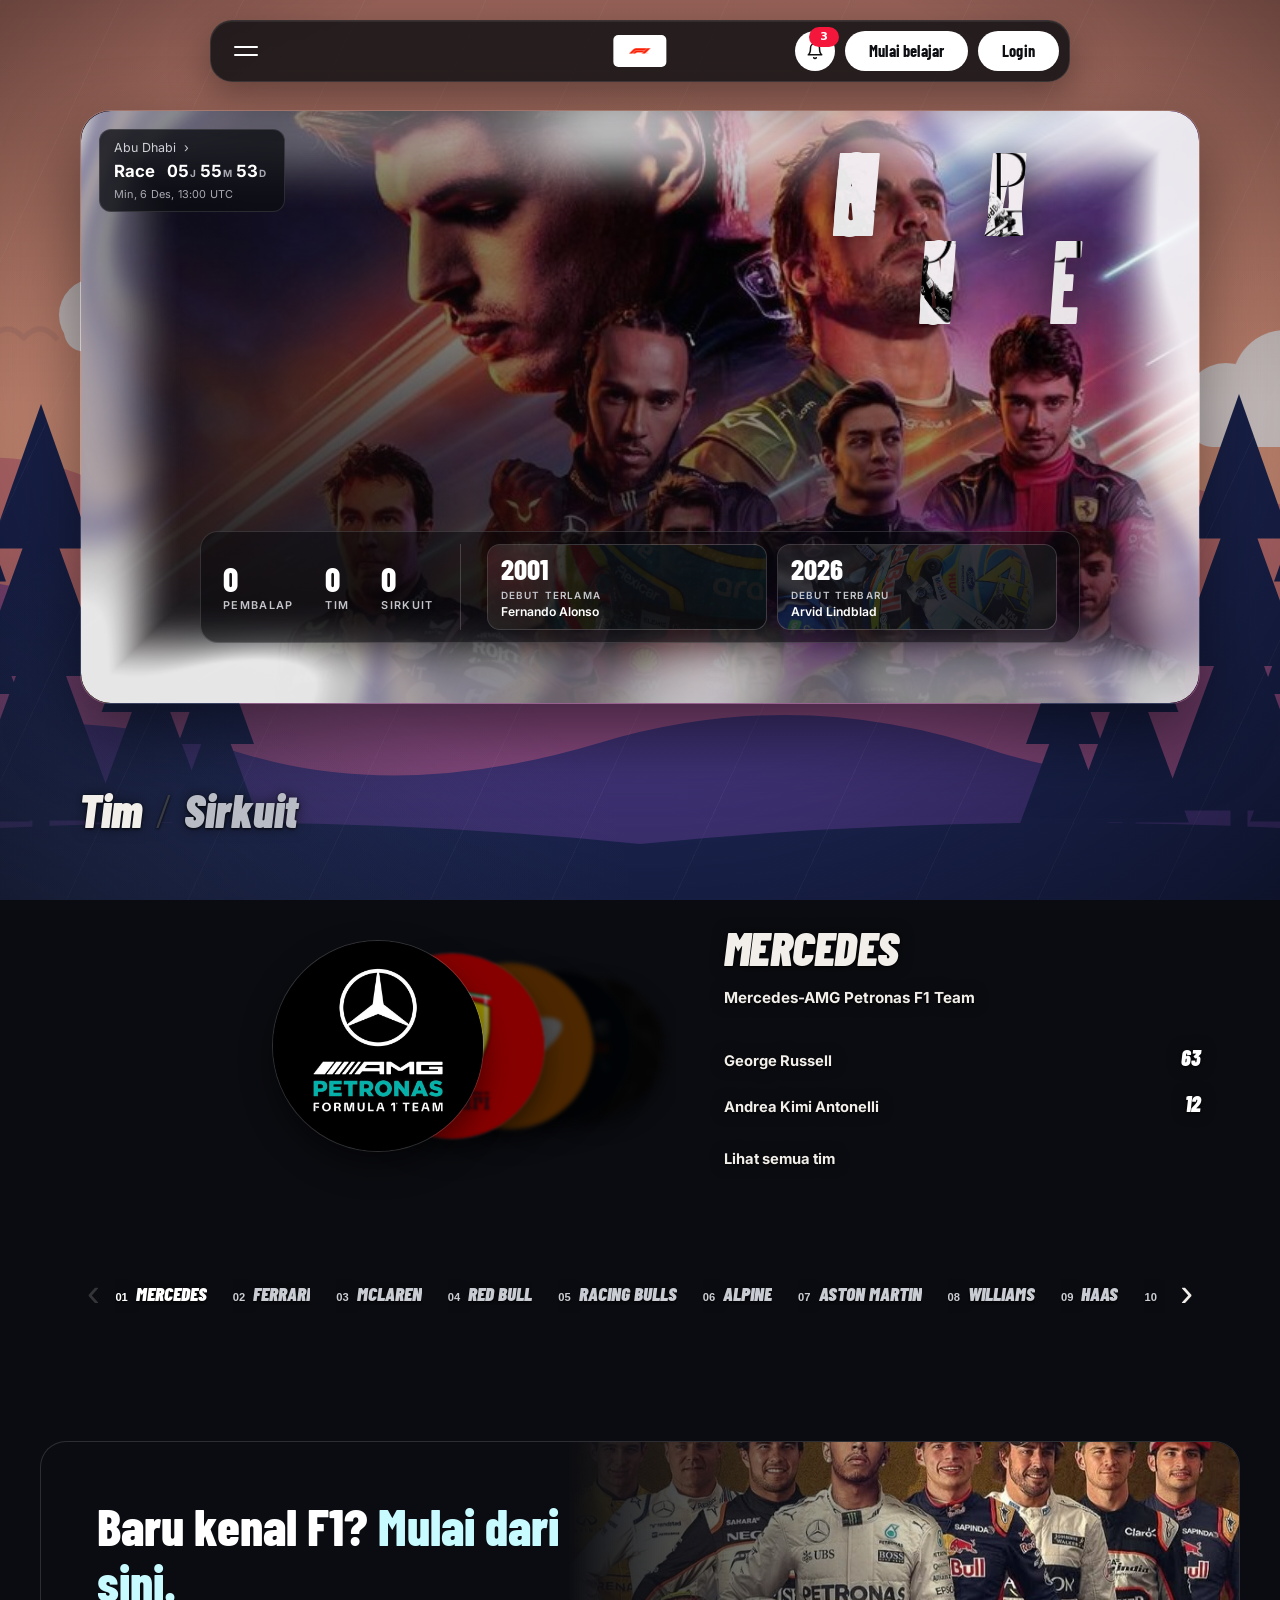
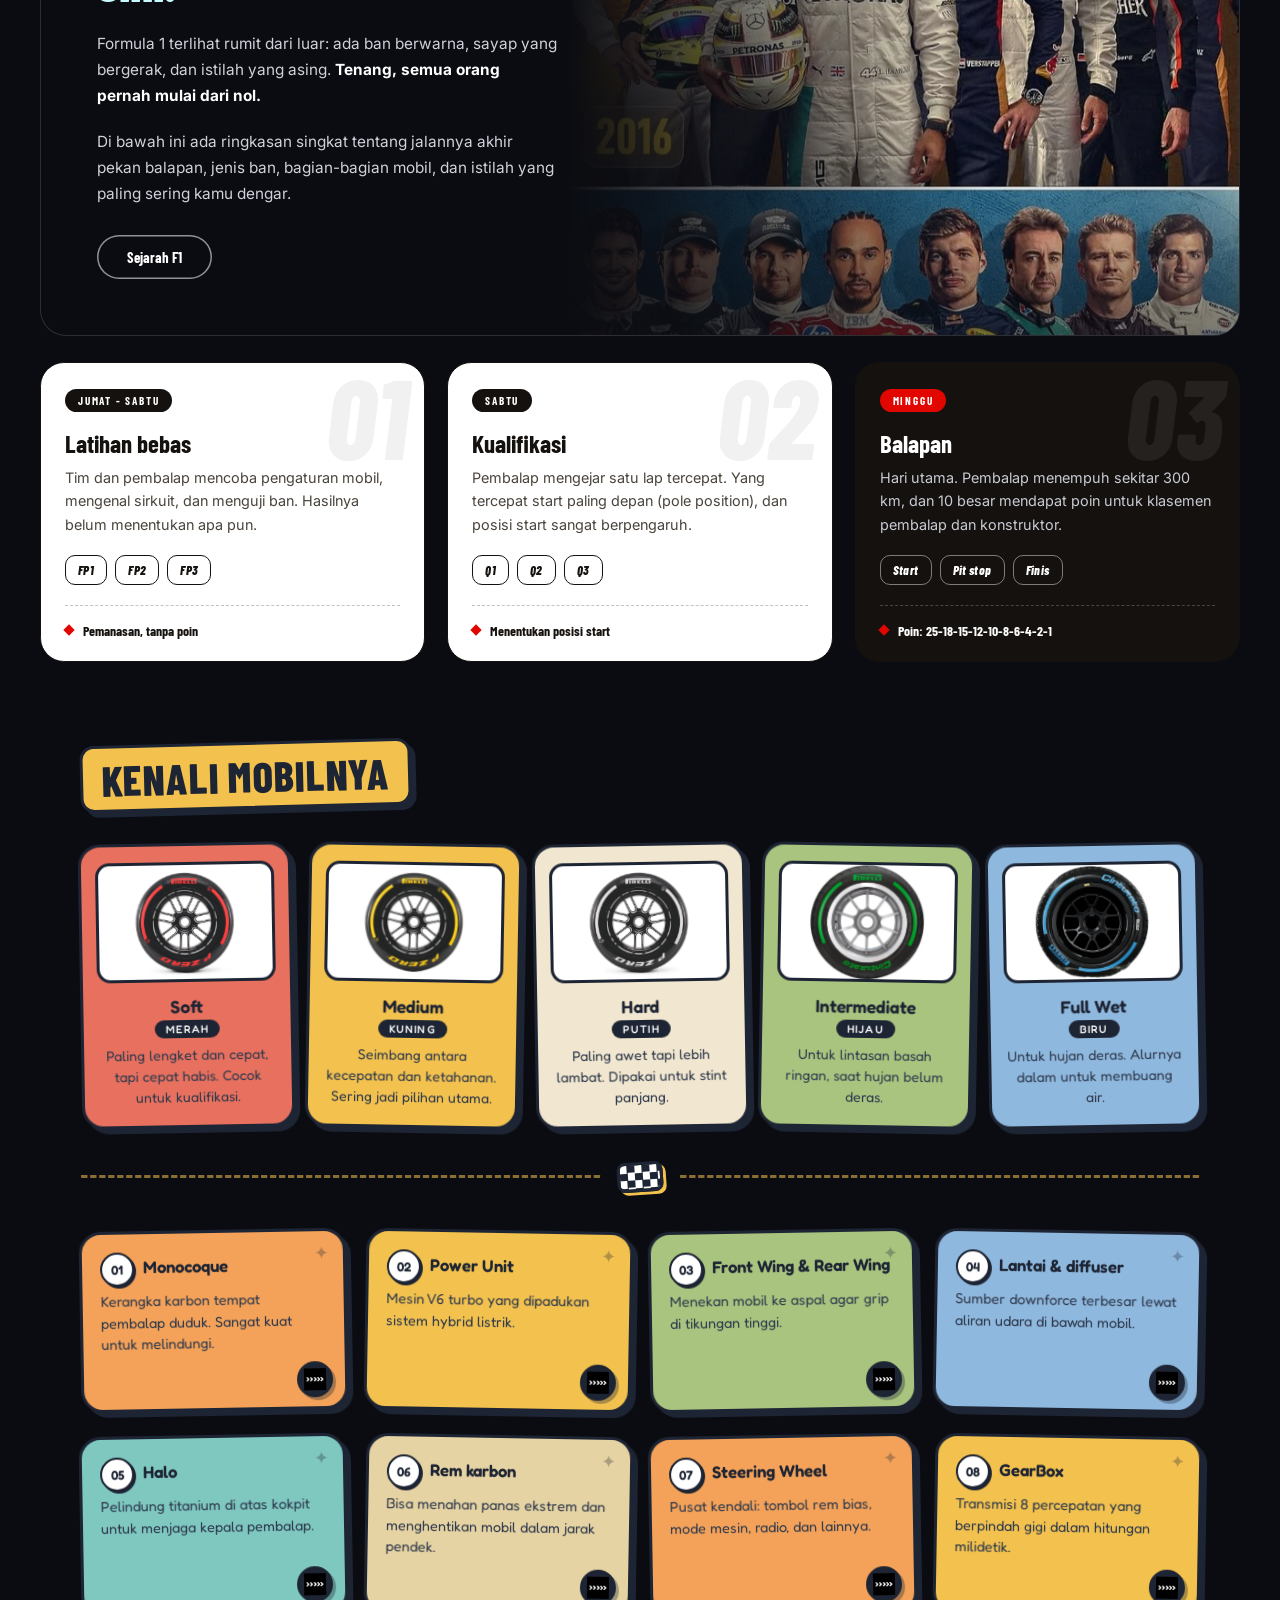
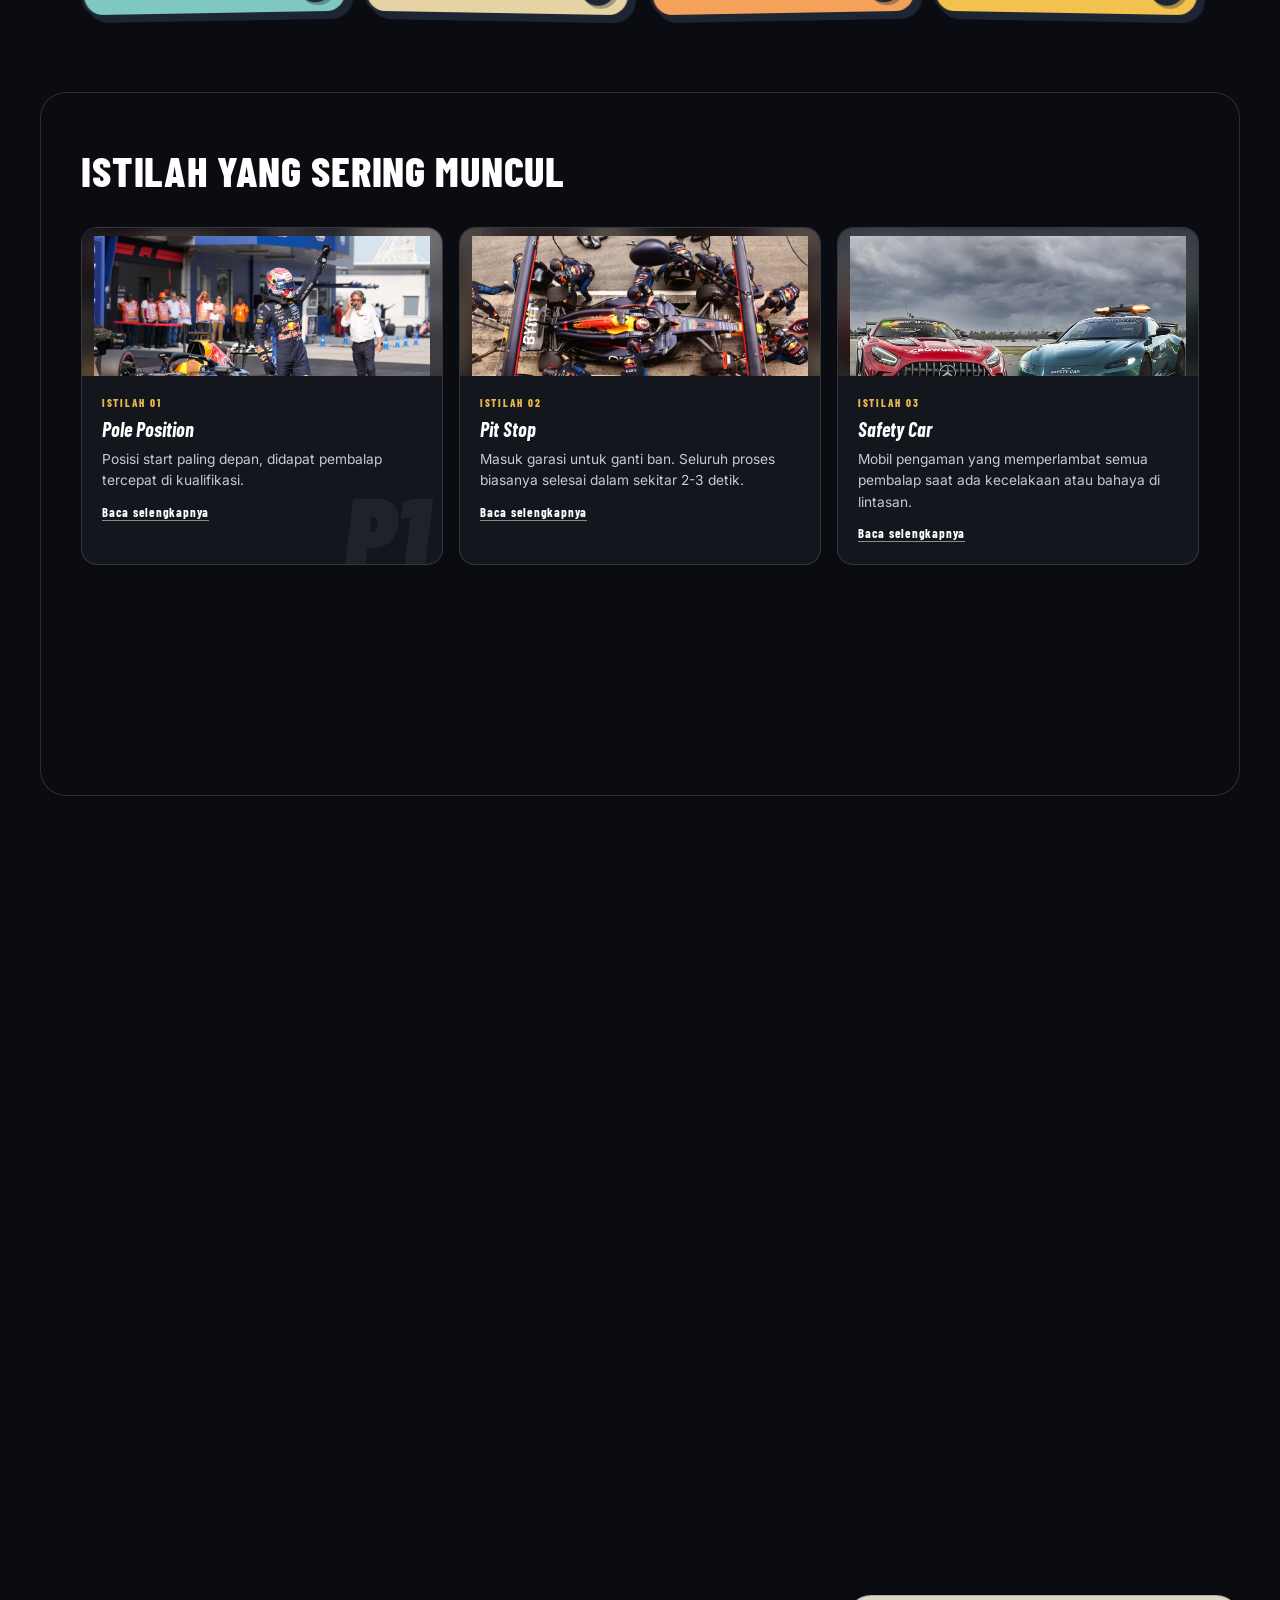
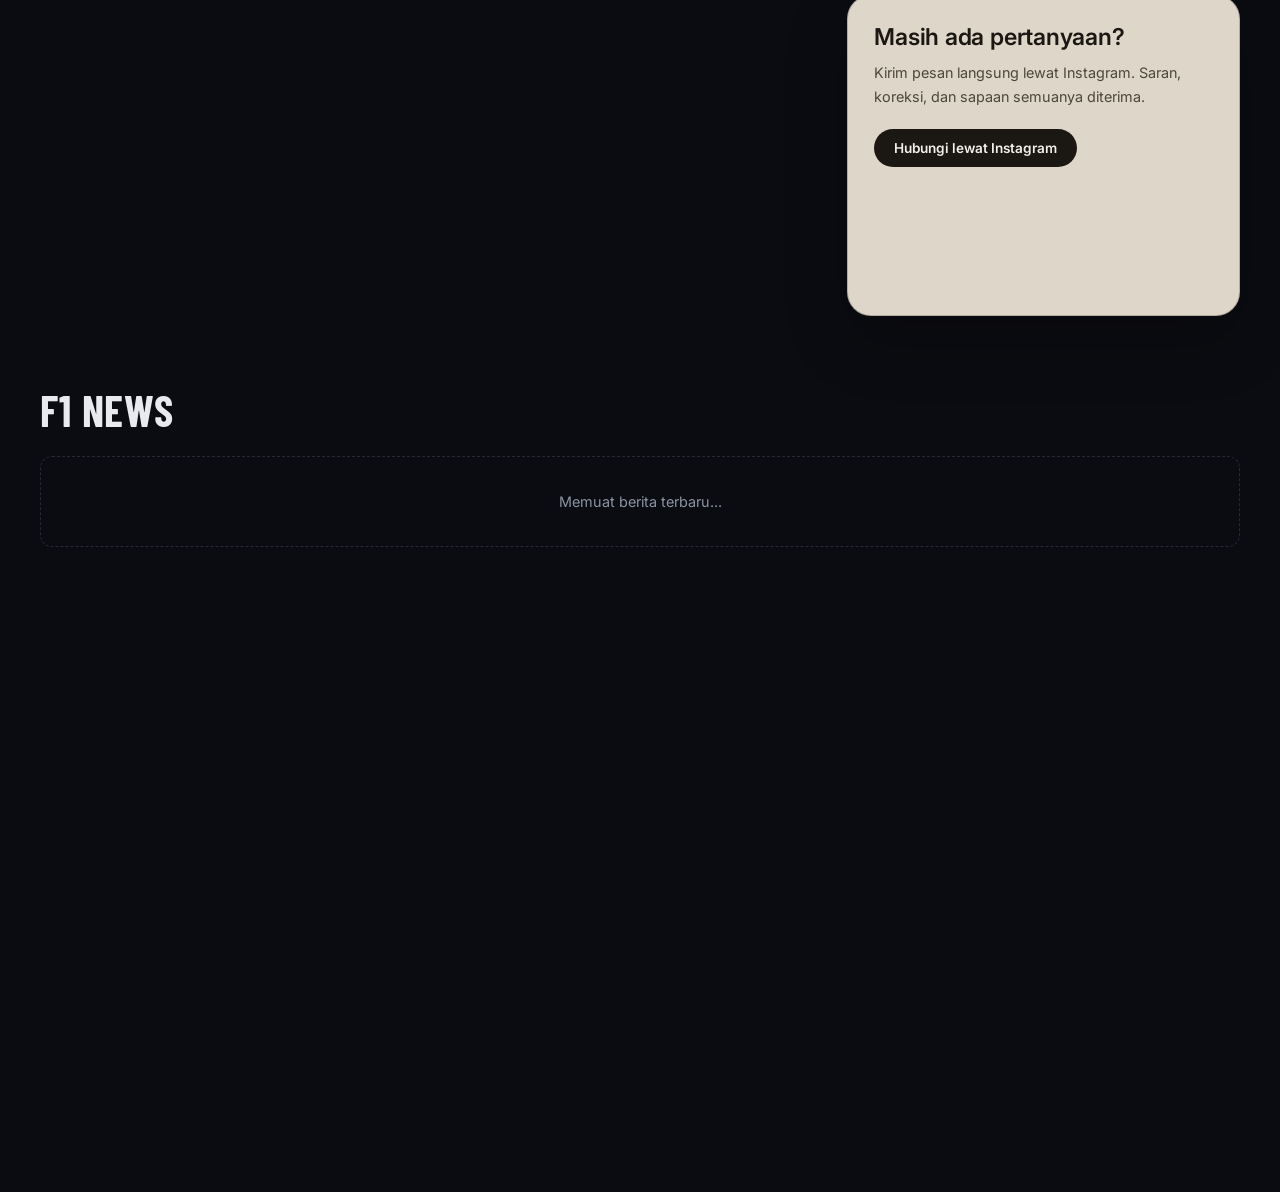
==== commit bbd35eb9: "Kembalikan foto asli seksi 'Baru kenal F1' (2016 vs 2026) Foto di seksi panduan pemula sempat beruba" ====
--- a/index.html
+++ b/index.html
@@ -1200,9 +1200,9 @@
                         </div>
                     </div>
                     <div class="nb-hero-photo">
-                        <!-- Foto hero disimpan lokal di assets/images/bg/hero-f1.jpg -->
-                        <img loading="lazy" decoding="async" src="assets/images/bg/hero-f1.jpg" alt="Pembalap F1"
-                             onerror="this.onerror=null; this.src='assets/images/pin/c24805b3632cb53d0fa0b0730e721dc7.jpg';">
+                        <!-- Foto asli seksi ini: perbandingan grid 2016 vs 2026 (dulu fallback pinimg, kini lokal) -->
+                        <img loading="lazy" decoding="async" src="assets/images/pin/c24805b3632cb53d0fa0b0730e721dc7.jpg" alt="Pembalap F1"
+                             onerror="this.onerror=null; this.src='assets/images/bg/hero-f1.jpg';">
                     </div>
                 </div>
 
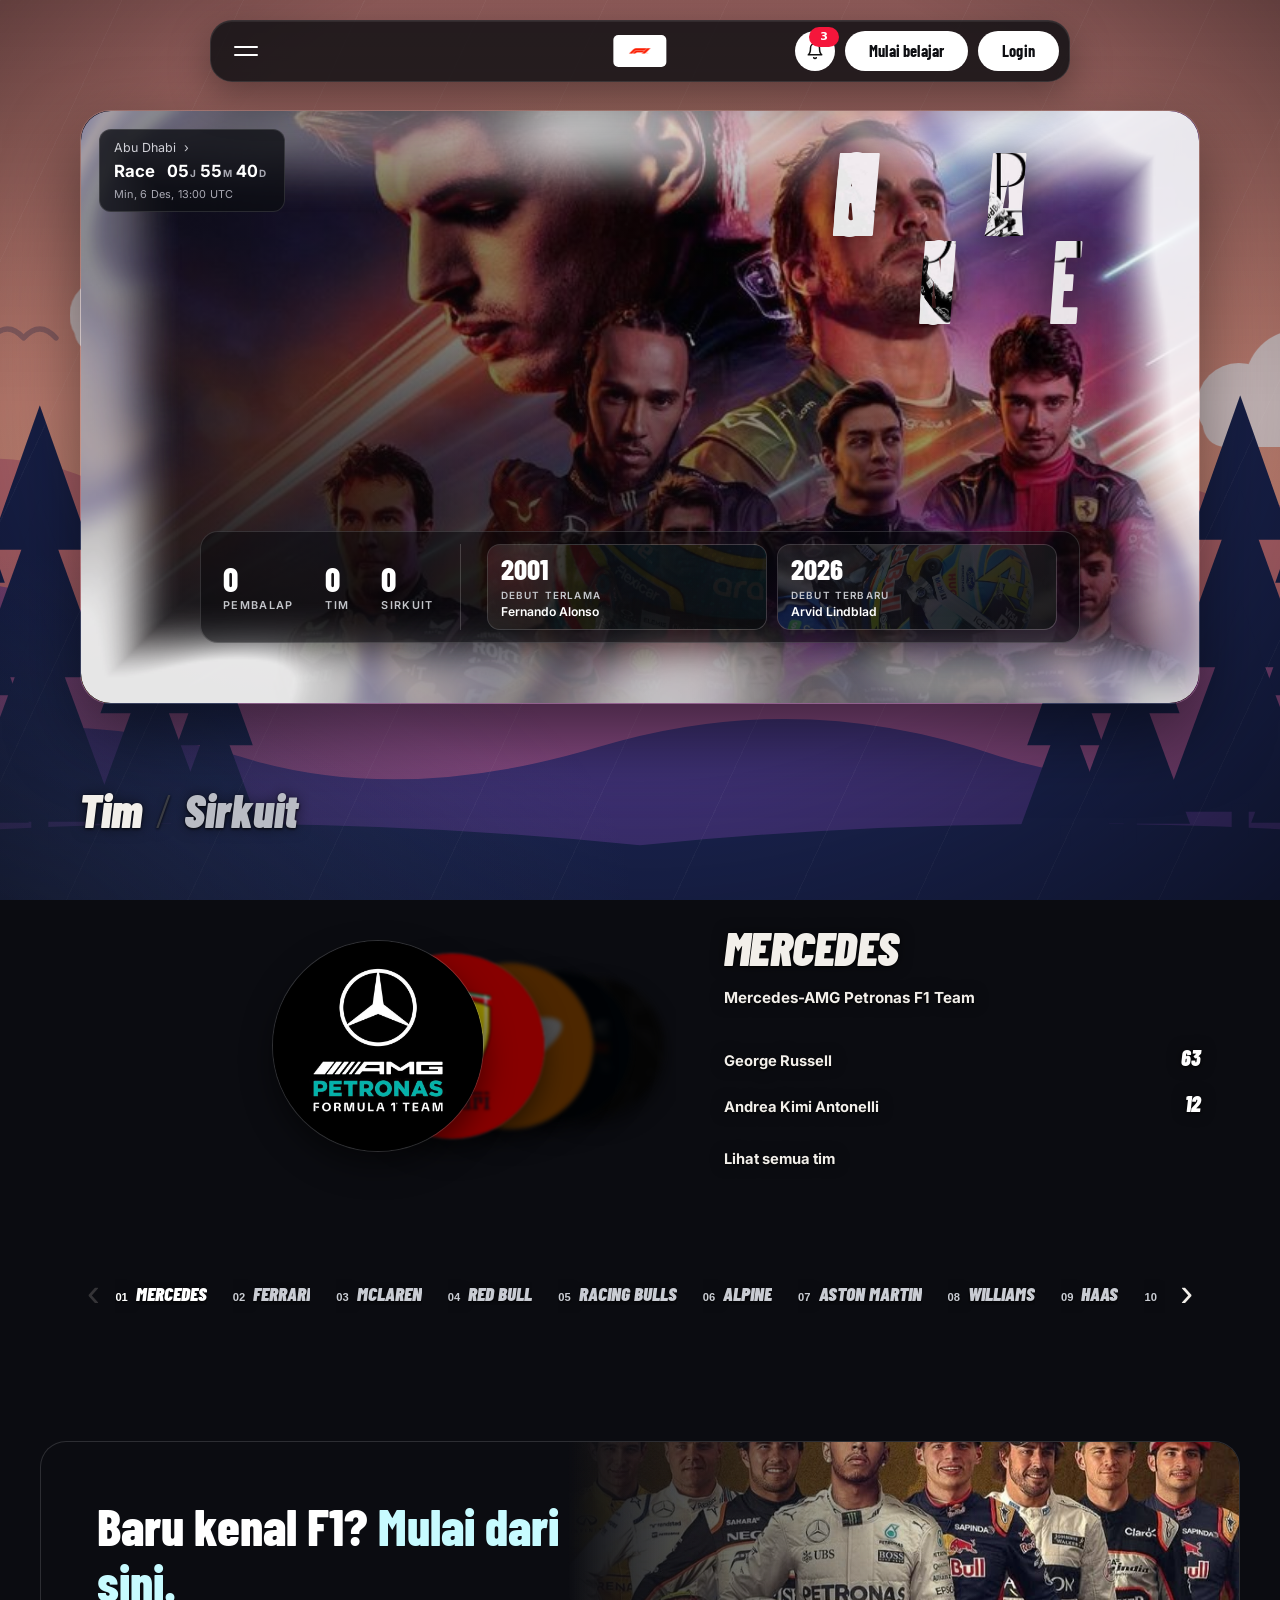
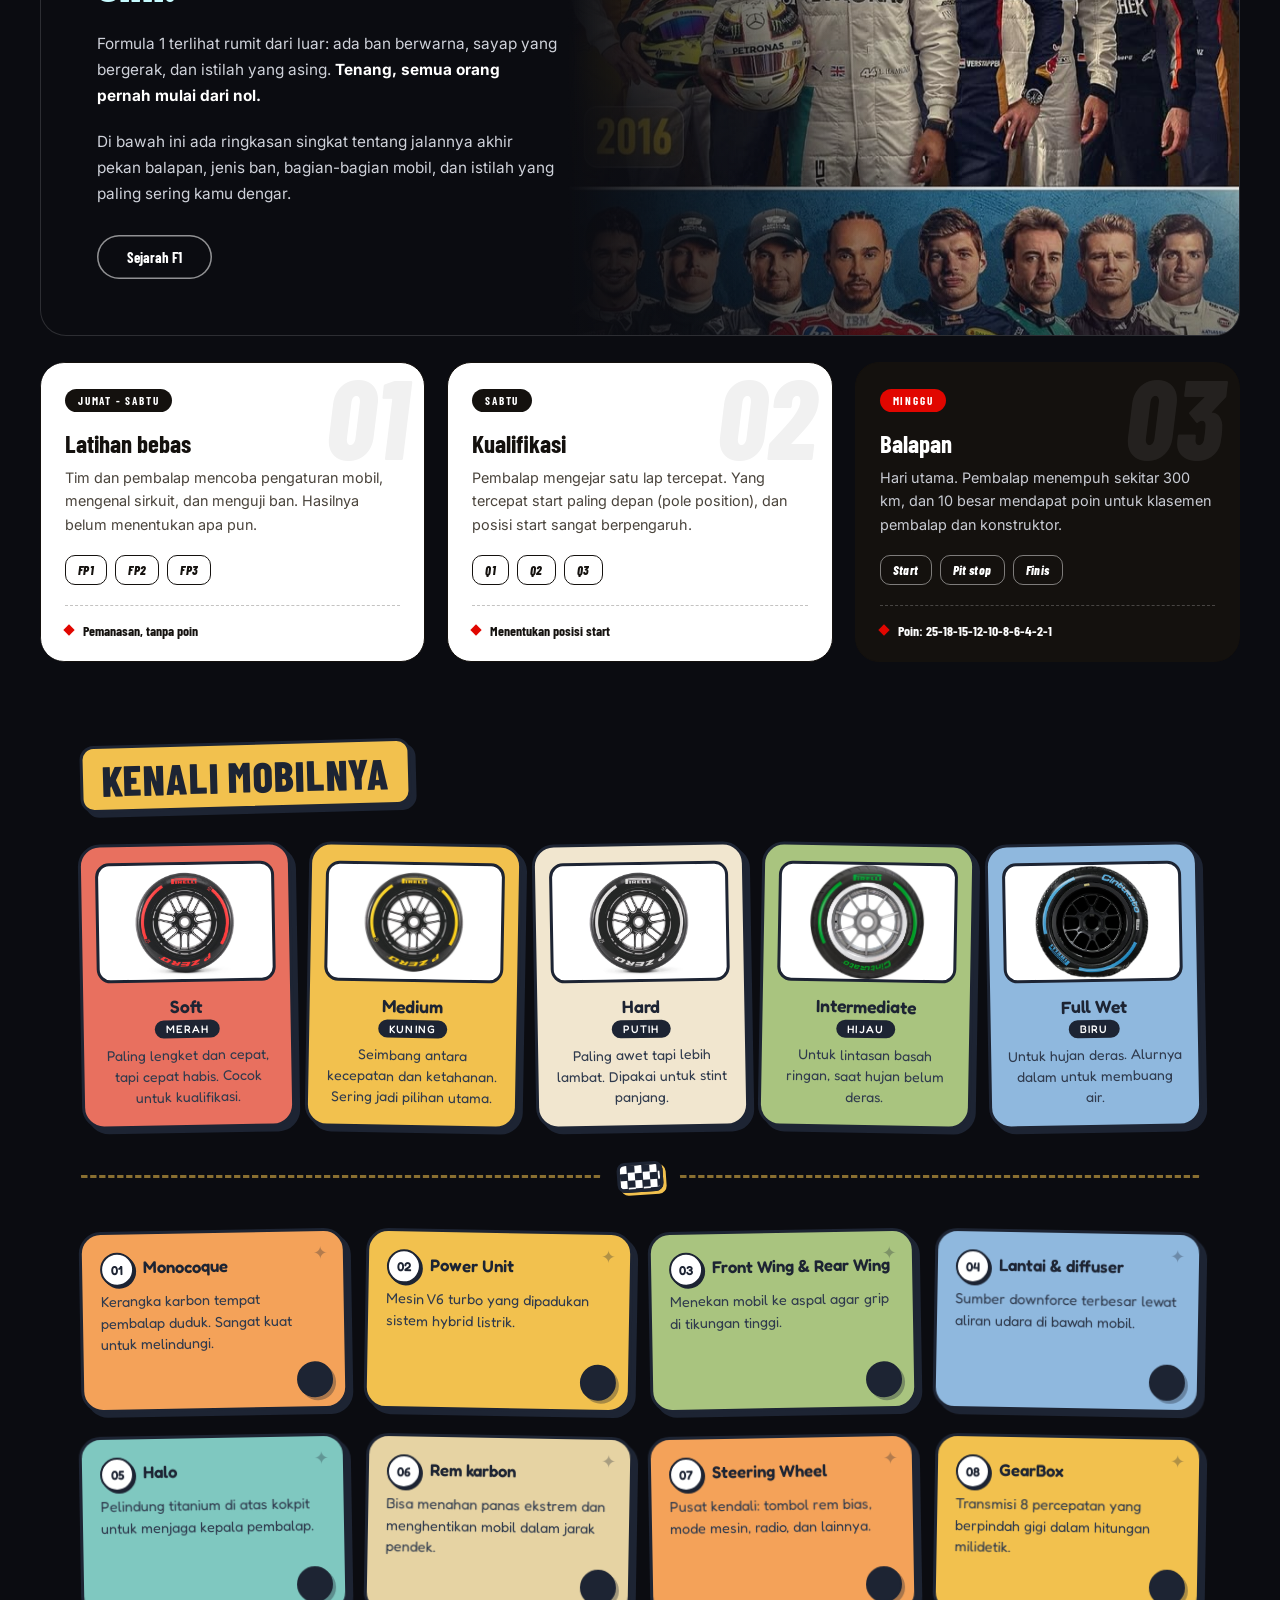
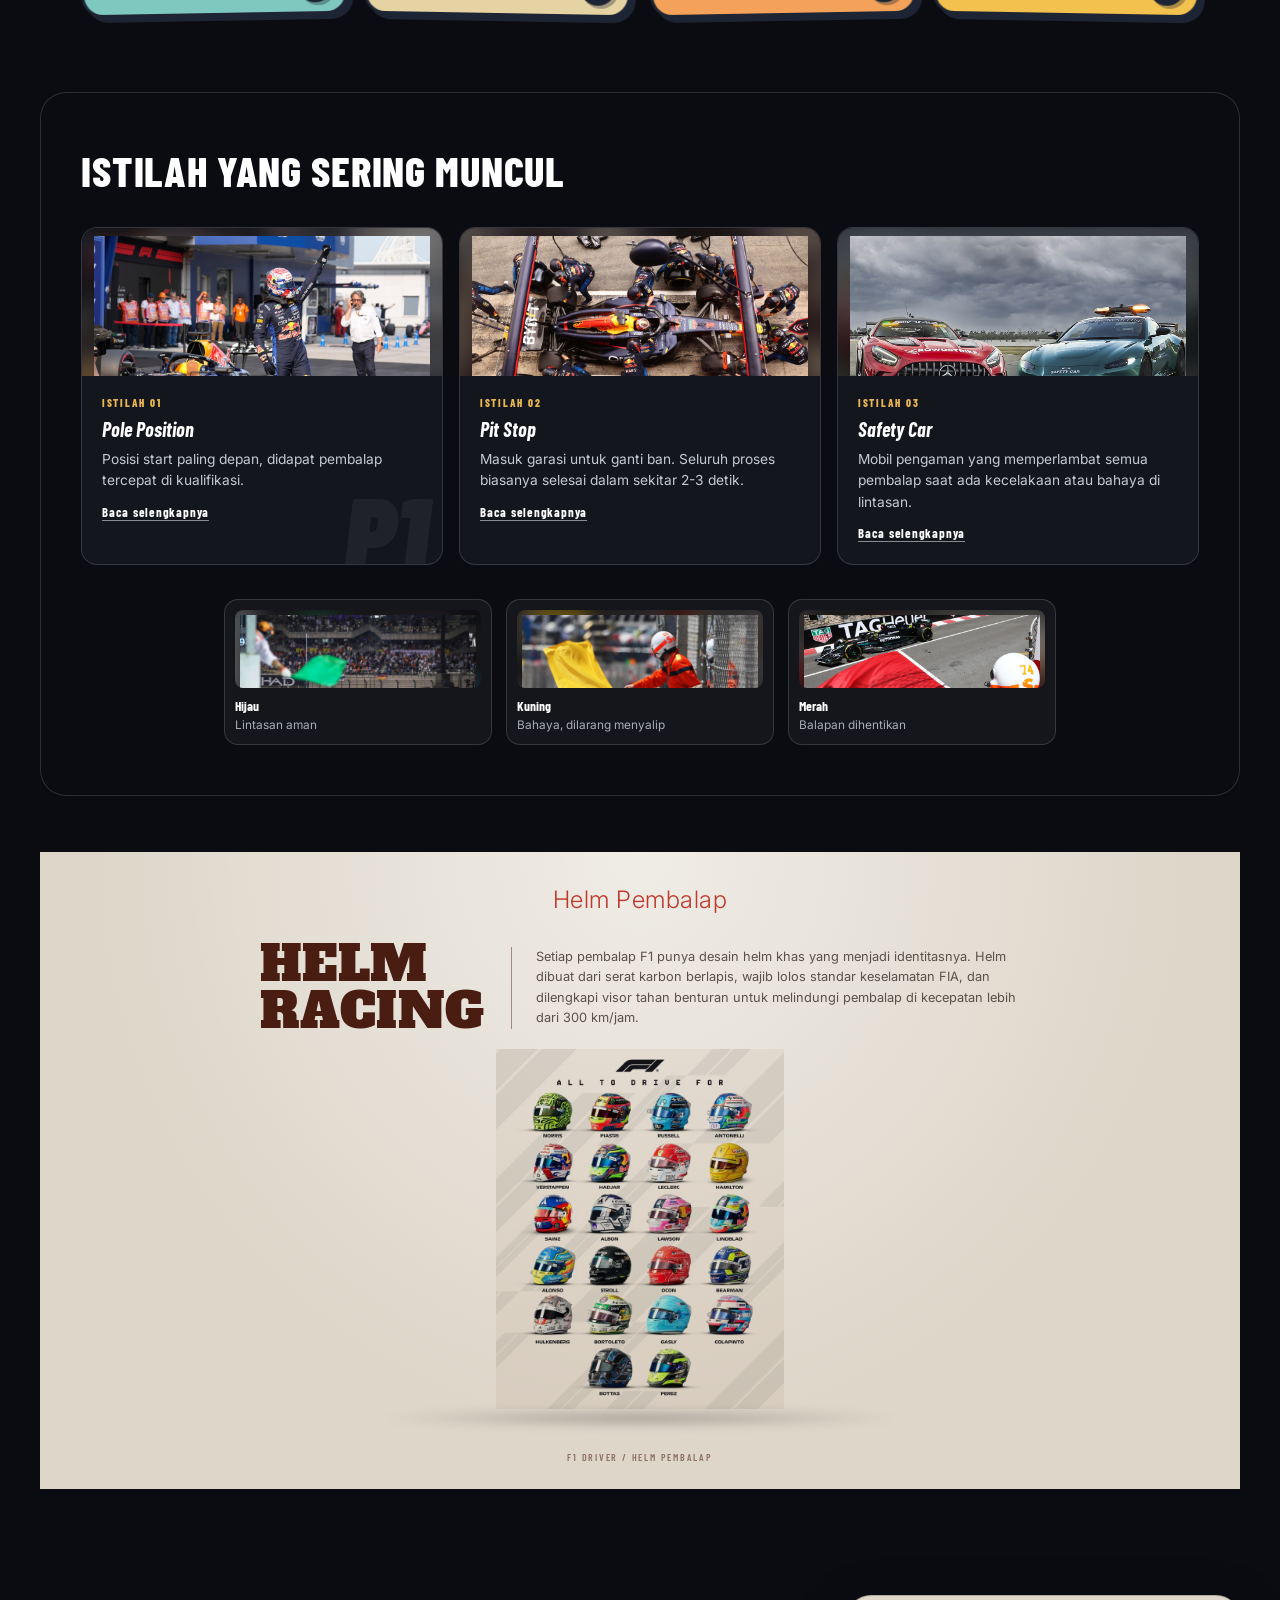
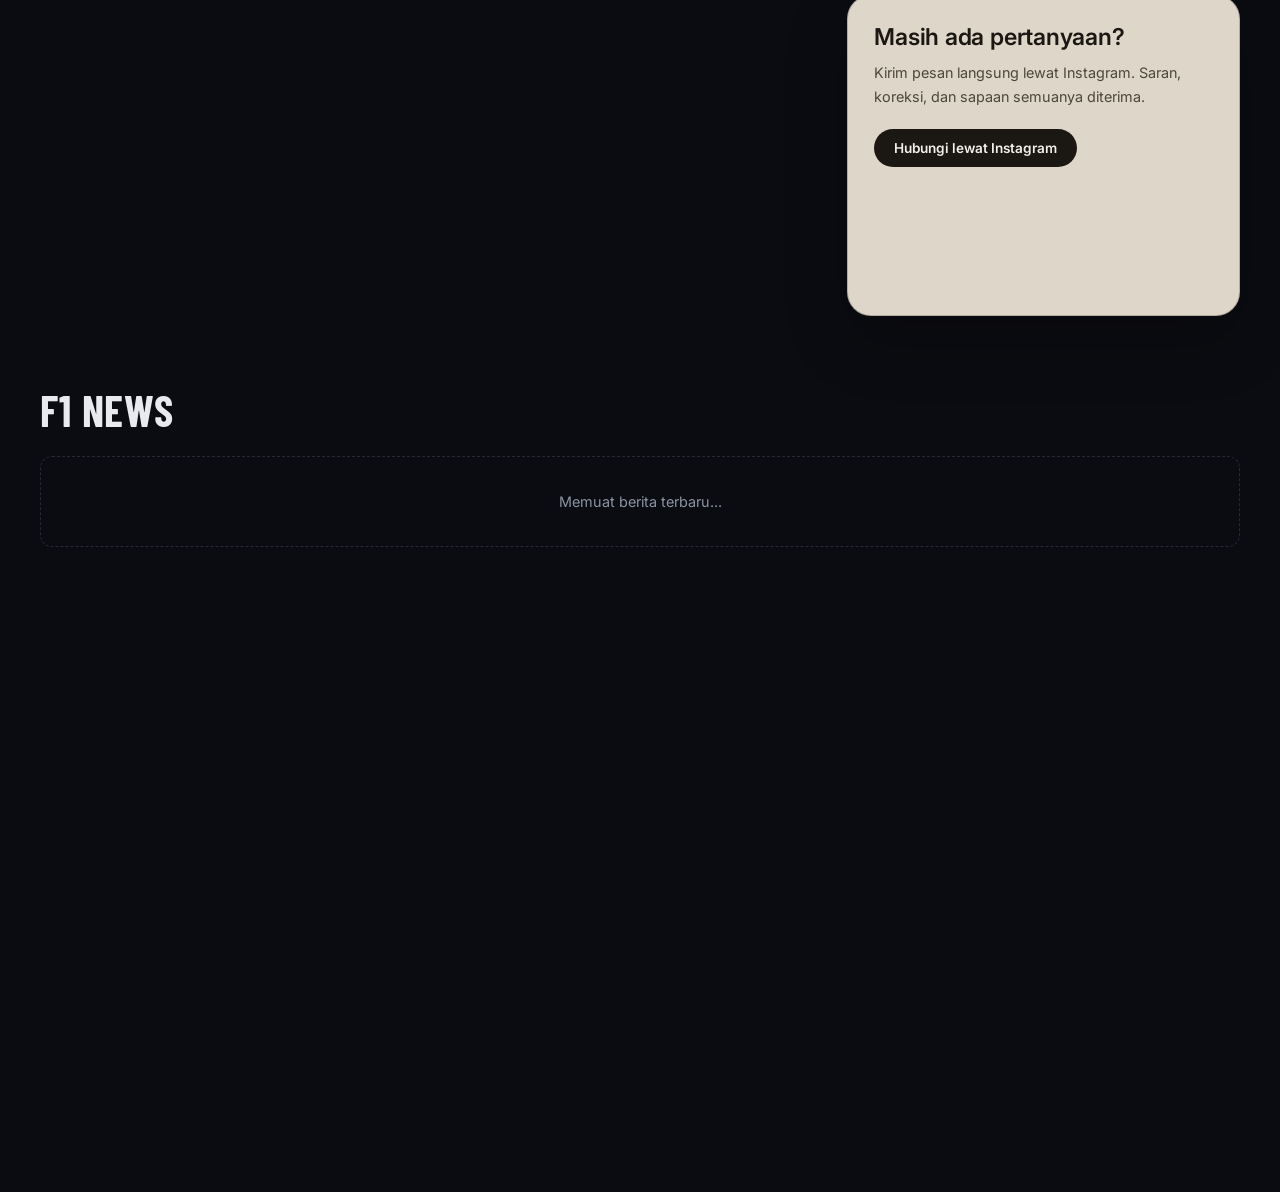
==== commit d2331403: "Tambah SEO (tanpa ubah desain) - Judul tab lebih jelas: "F1 Driver Articles | Panduan, Pembalap,   T" ====
--- a/index.html
+++ b/index.html
@@ -1,10 +1,25 @@
 ﻿<!DOCTYPE html>
-<html lang="en">
+<html lang="id">
 <head>
     <meta charset="UTF-8">
     <meta name="viewport" content="width=device-width, initial-scale=1.0">
     <meta name="referrer" content="no-referrer">
-    <title>F1 Driver Articles</title>
+    <title>F1 Driver Articles | Panduan, Pembalap, Tim, Sirkuit & Klasemen Formula 1</title>
+    <meta name="description" content="Panduan Formula 1 untuk pemula sampai fans lama: profil pembalap, tim, sirkuit, klasemen dan hasil balapan live, sejarah F1, kuis, dan panduan ban serta istilah balapan.">
+    <meta name="theme-color" content="#0a0a0a">
+    <meta property="og:type" content="website">
+    <meta property="og:site_name" content="F1 Driver Articles">
+    <meta property="og:title" content="F1 Driver Articles | Panduan, Pembalap, Tim, Sirkuit & Klasemen Formula 1">
+    <meta property="og:description" content="Panduan Formula 1 untuk pemula sampai fans lama: profil pembalap, tim, sirkuit, klasemen dan hasil balapan live, sejarah F1, kuis, dan panduan ban serta istilah balapan.">
+    <meta property="og:url" content="https://barbarbarian175-debug.github.io/toko-f1/">
+    <meta property="og:image" content="https://barbarbarian175-debug.github.io/toko-f1/assets/images/bg/hero-f1.jpg">
+    <meta property="og:image:width" content="736">
+    <meta property="og:image:height" content="911">
+    <meta property="og:locale" content="id_ID">
+    <meta name="twitter:card" content="summary_large_image">
+    <meta name="twitter:title" content="F1 Driver Articles | Panduan, Pembalap, Tim, Sirkuit & Klasemen Formula 1">
+    <meta name="twitter:description" content="Panduan Formula 1 untuk pemula sampai fans lama: profil pembalap, tim, sirkuit, klasemen dan hasil balapan live, sejarah F1, kuis, dan panduan ban serta istilah balapan.">
+    <meta name="twitter:image" content="https://barbarbarian175-debug.github.io/toko-f1/assets/images/bg/hero-f1.jpg">
     <link rel="icon" type="image/png" href="assets/images/logo-f1.png">
     <link rel="apple-touch-icon" href="assets/images/logo-f1.png">
     <link rel="preconnect" href="https://fonts.googleapis.com">
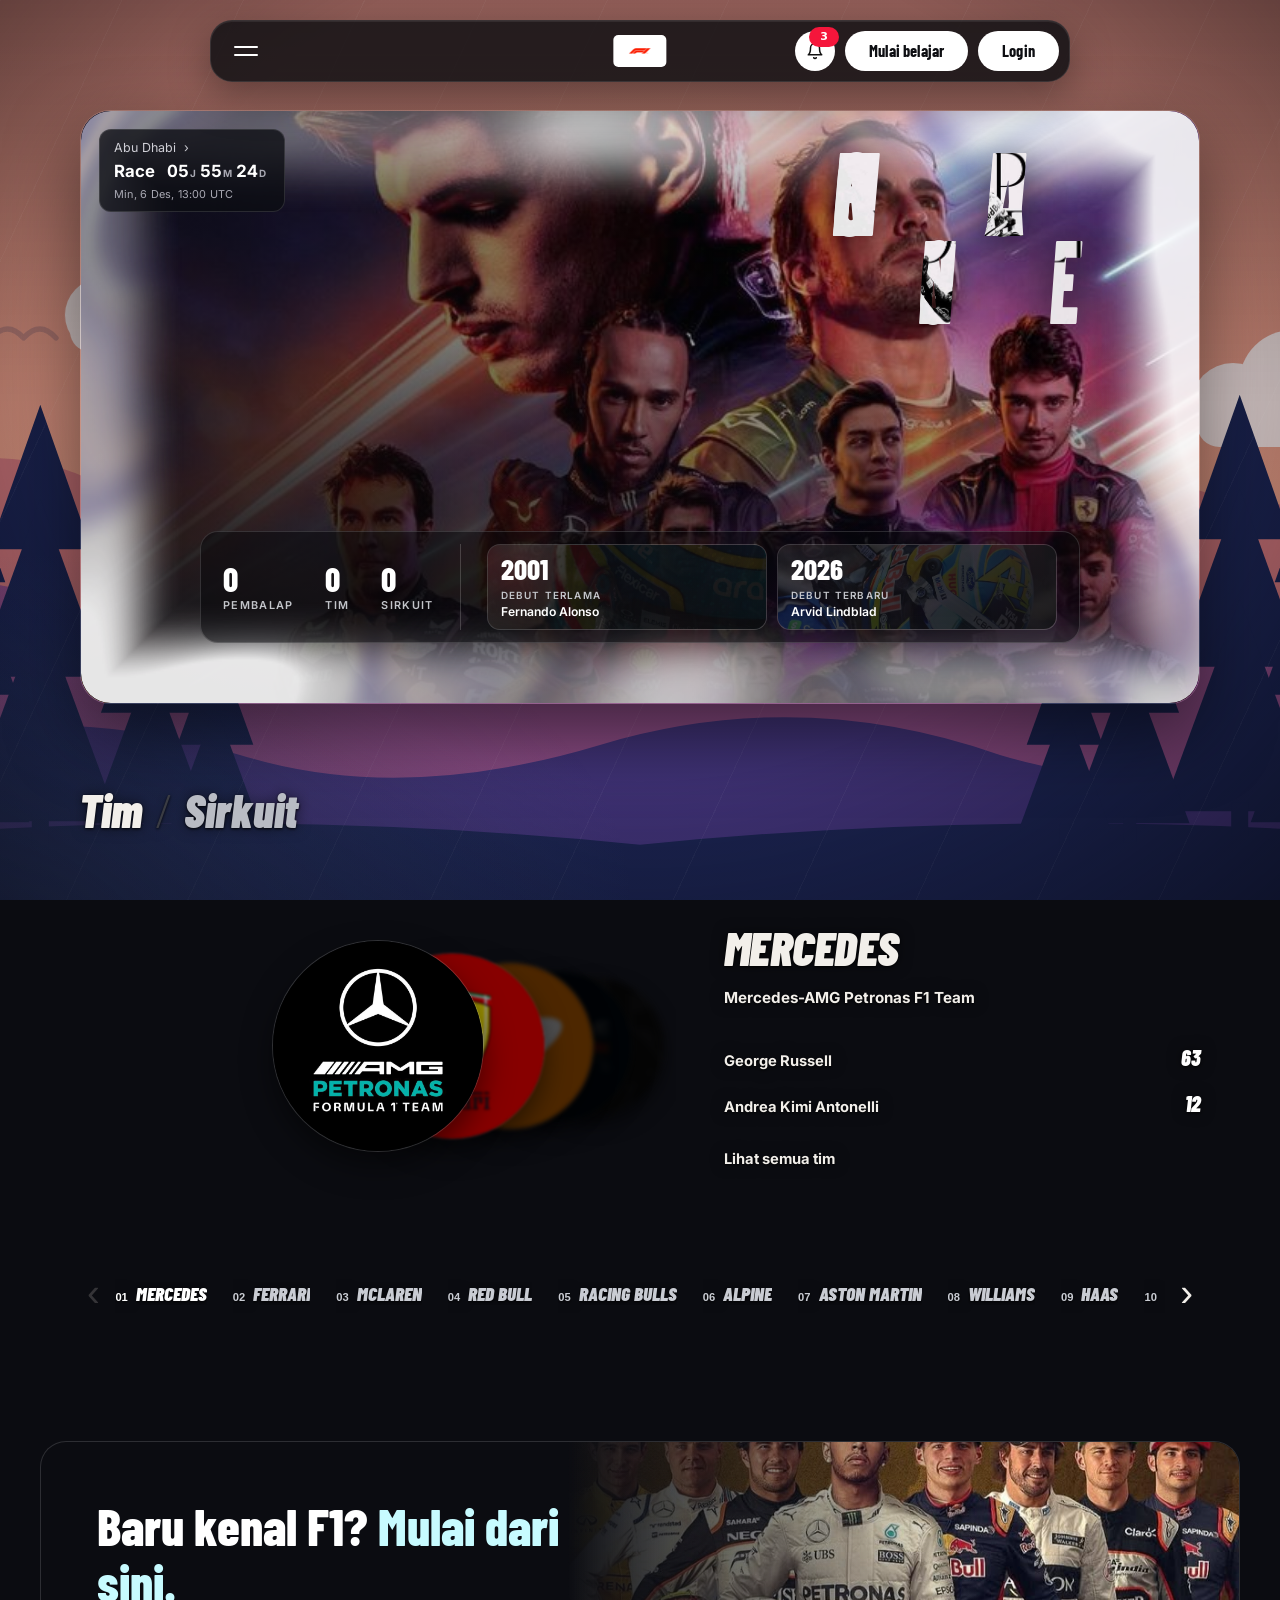
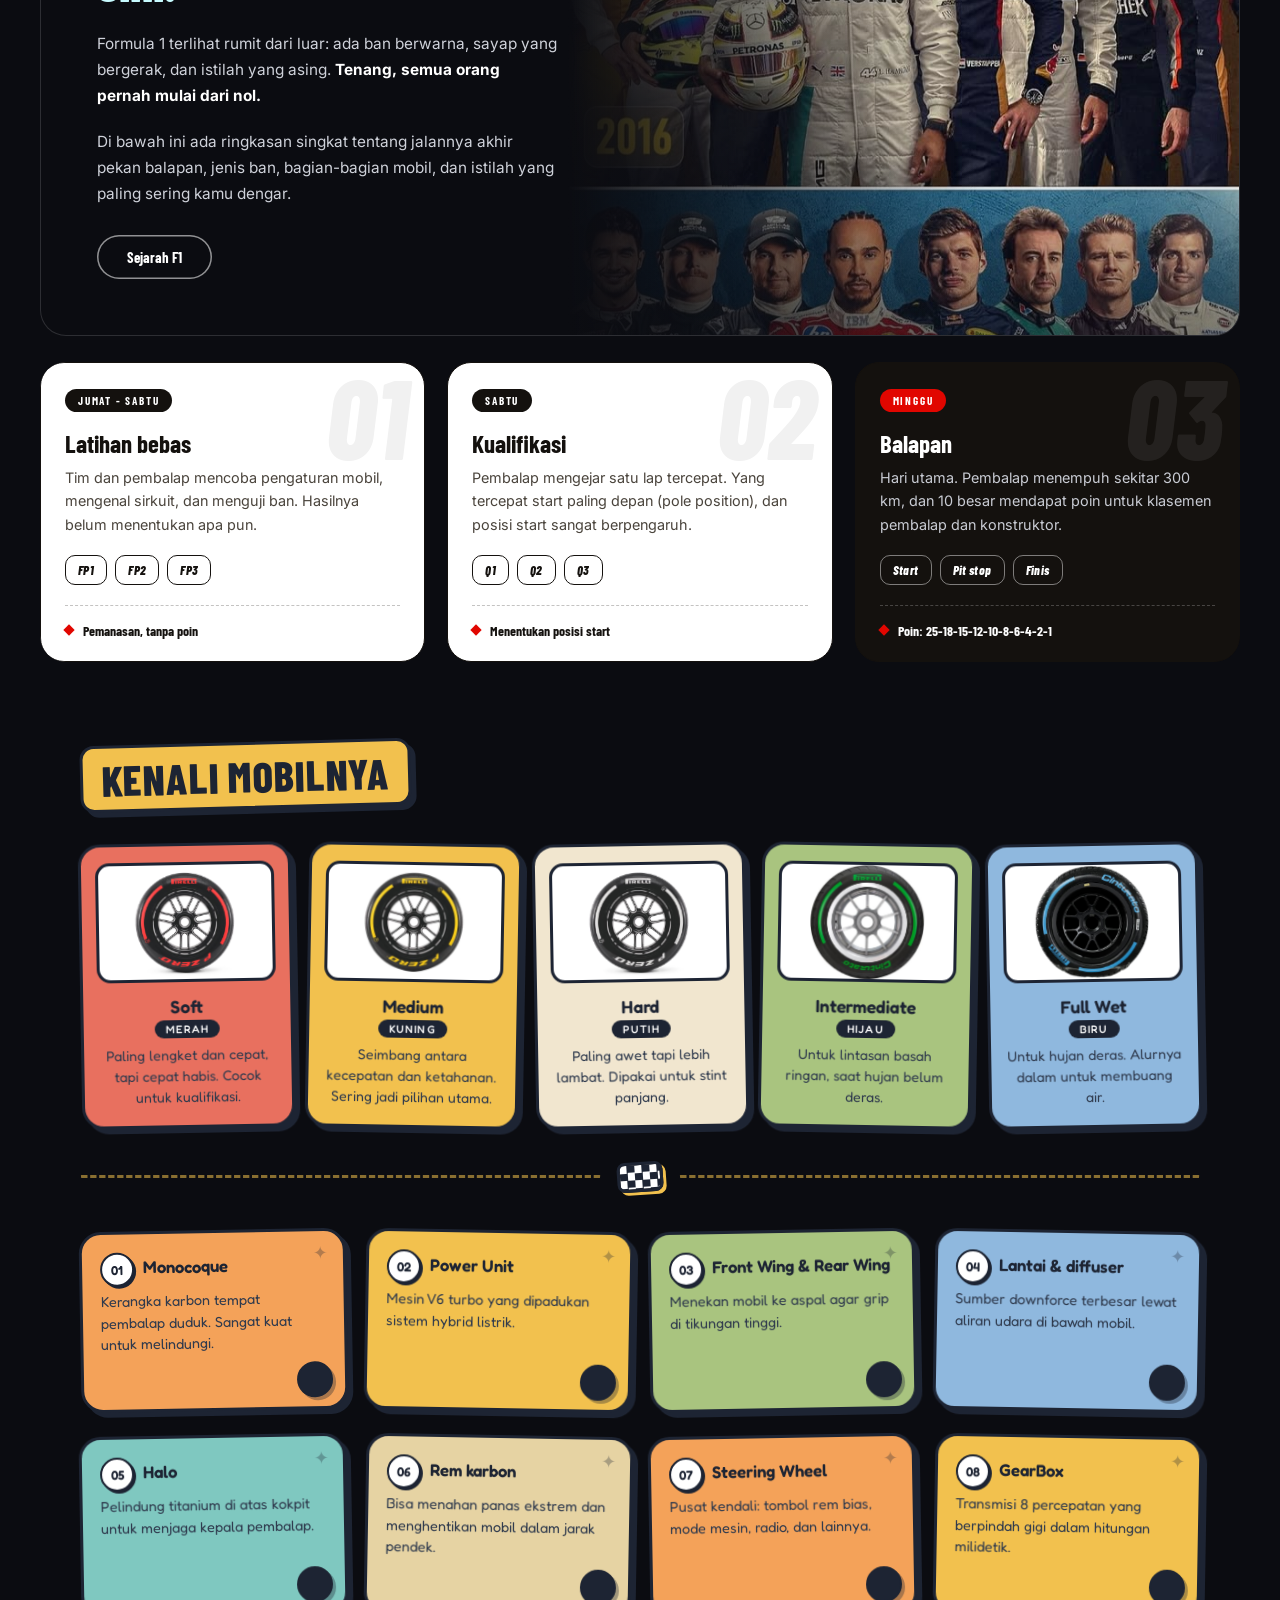
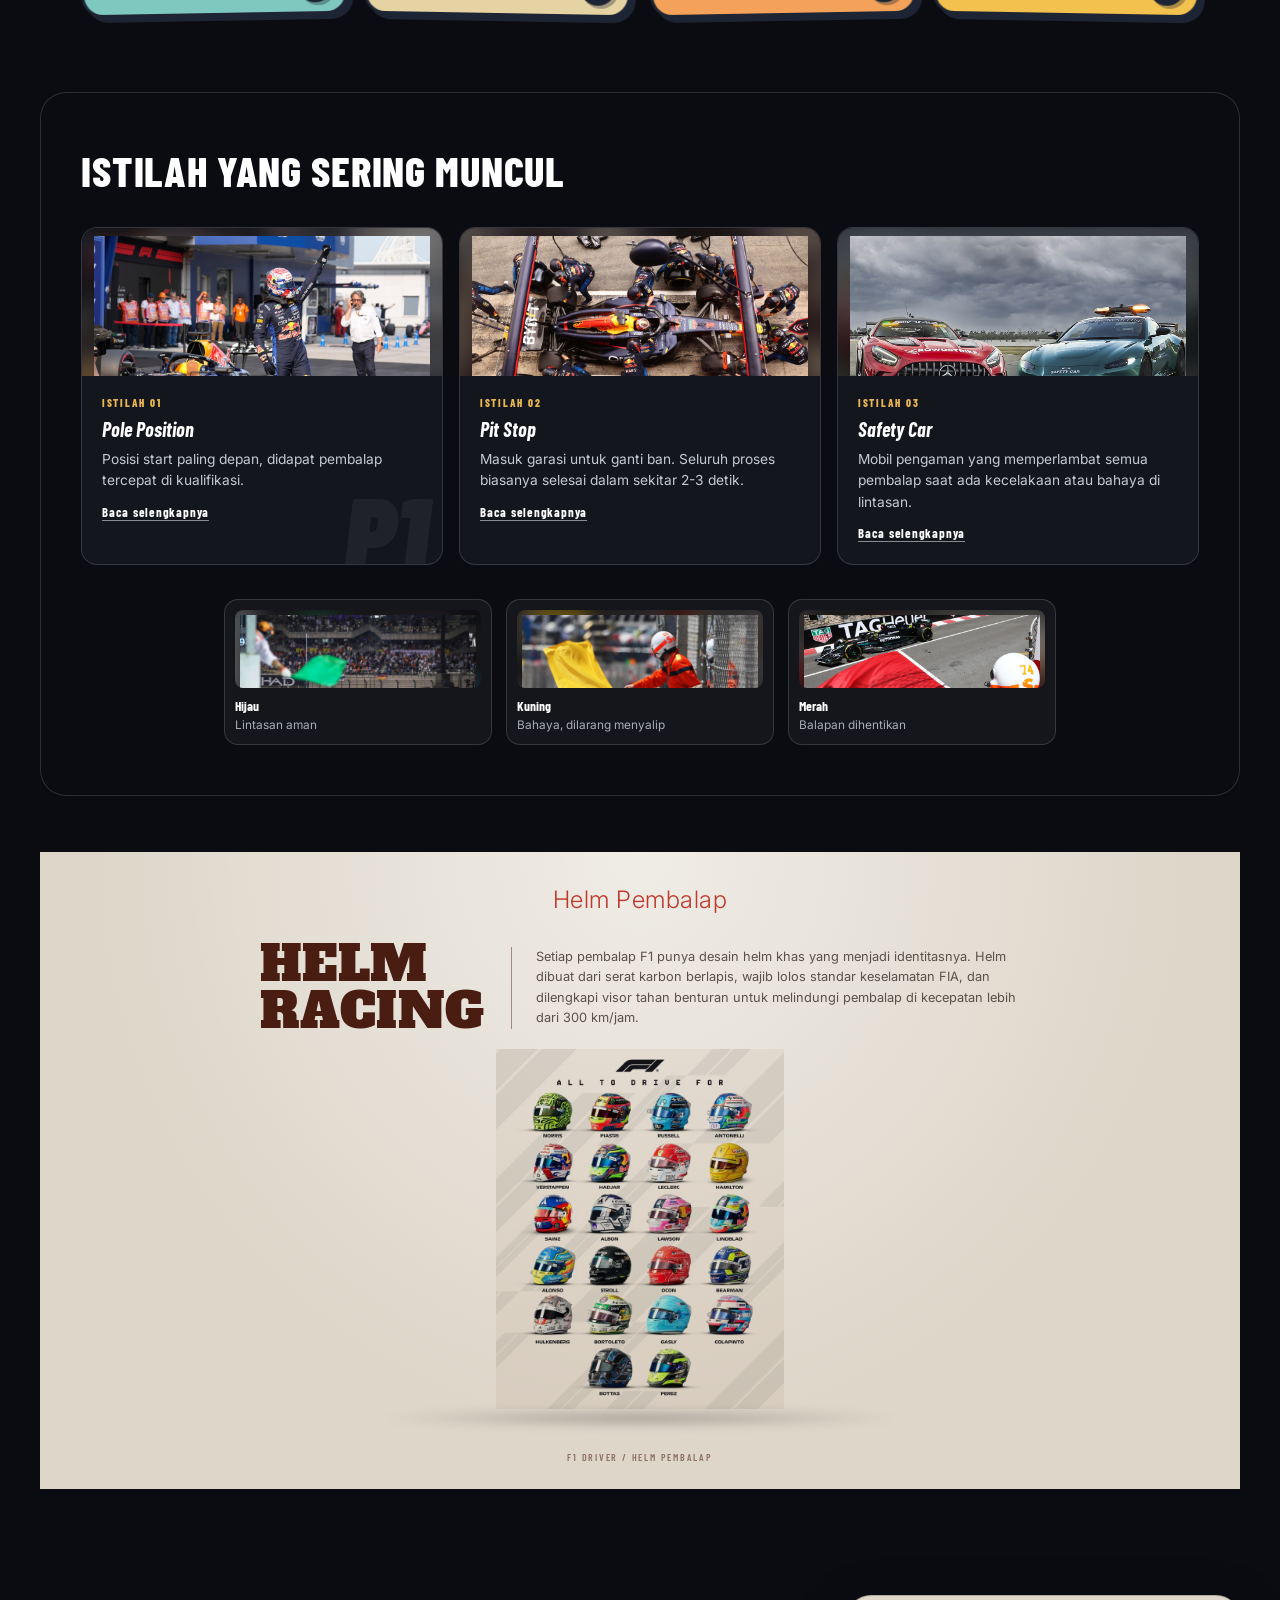
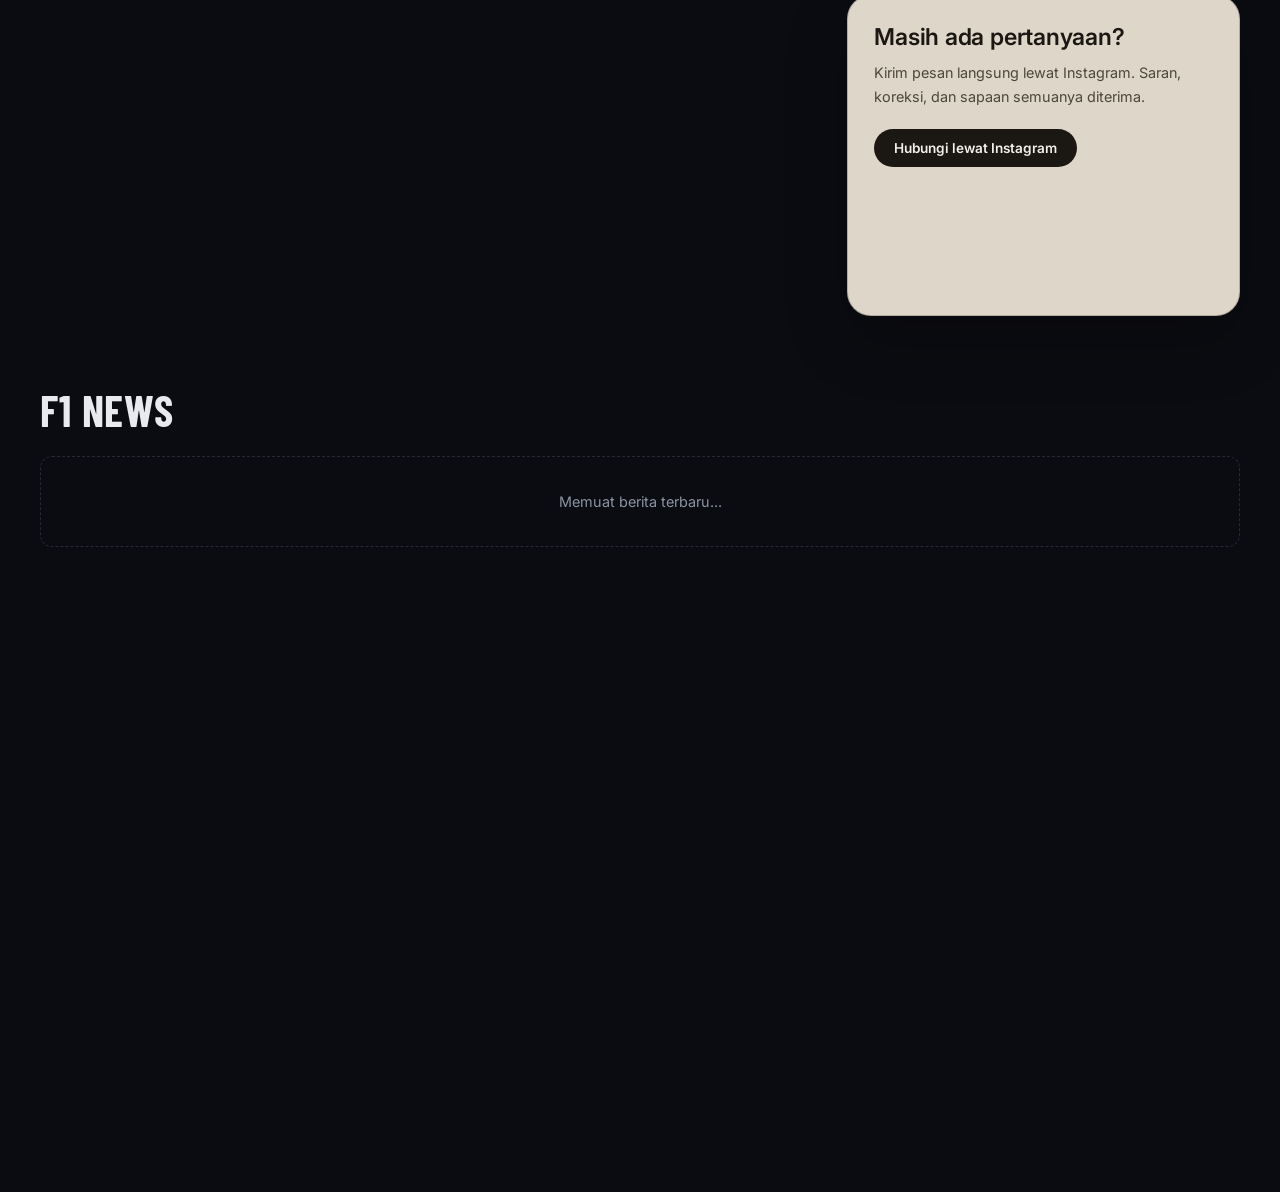
==== commit 13a85f86: "Tambah 6 fitur baru (tanpa ubah desain) 1. Favorit (js/pages/favorit.js): tombol hati di kartu pemba" ====
--- a/index.html
+++ b/index.html
@@ -1555,6 +1555,12 @@
     <script src="js/pages/kuis.js"></script>
     <script src="js/pages/scenery.js"></script>
     <script src="js/pages/katalog.js"></script>
+    <script src="js/pages/favorit.js"></script>
+    <script src="js/pages/banding.js"></script>
+    <script src="js/pages/prediksi.js"></script>
+    <script src="js/pages/pengingat.js"></script>
+    <script src="js/pages/bagikan.js"></script>
+    <script src="js/pages/live.js"></script>
     <script src="js/components/navcards.js?v=3"></script>
     <script src="js/components/akun.js?v=3"></script>
     <script src="js/components/notif.js?v=3"></script>
